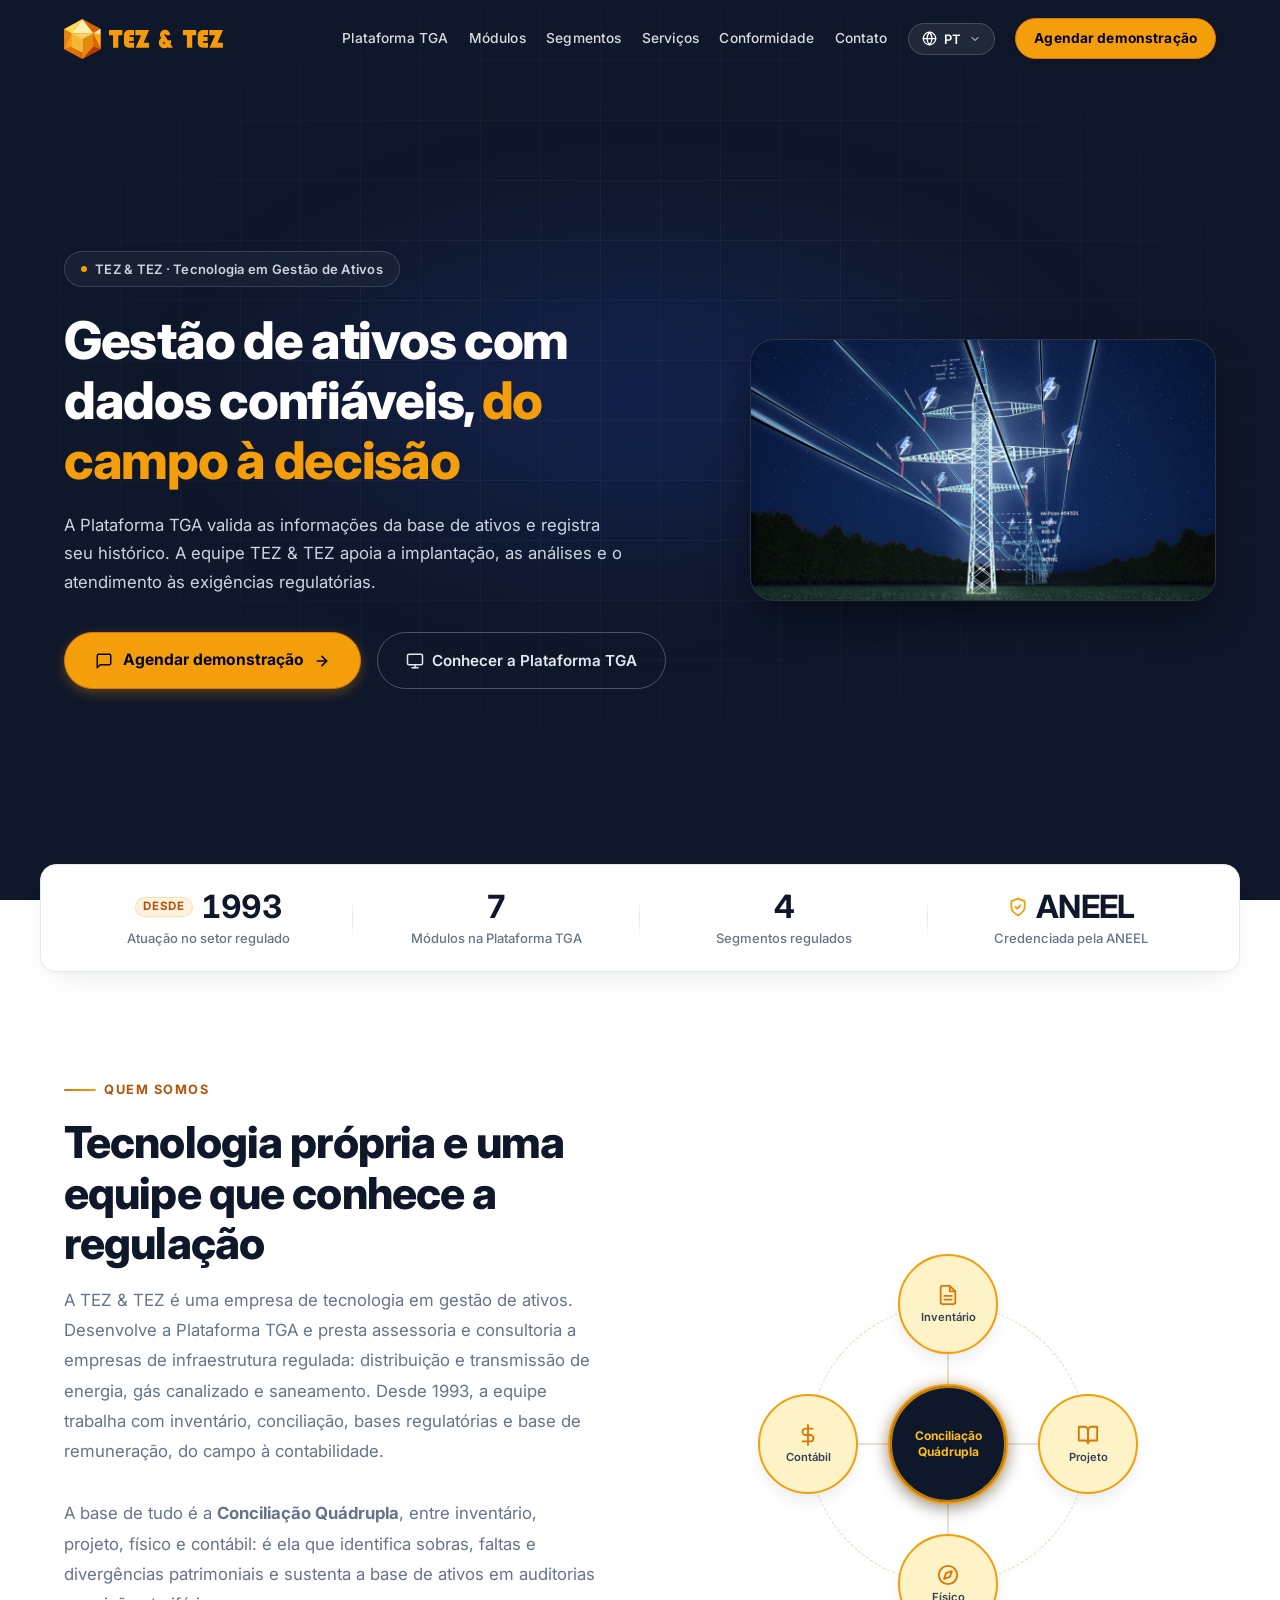
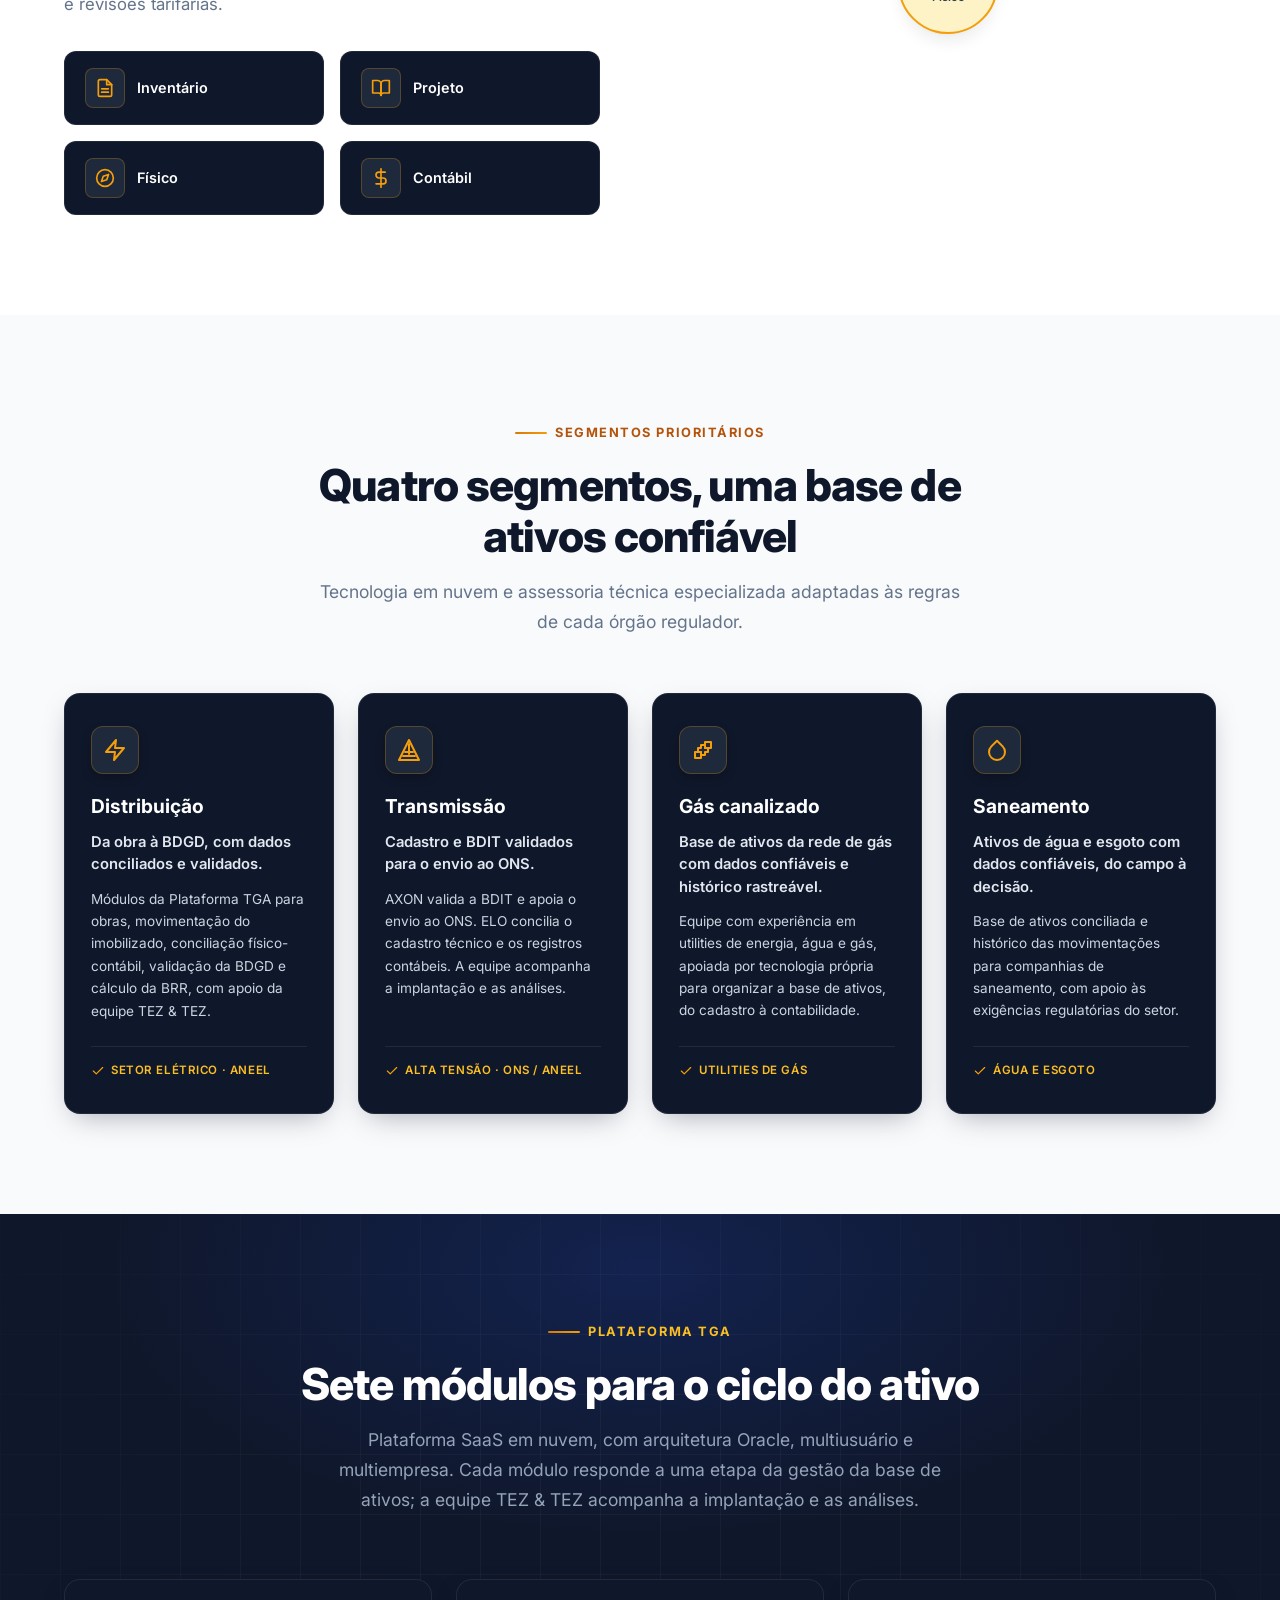
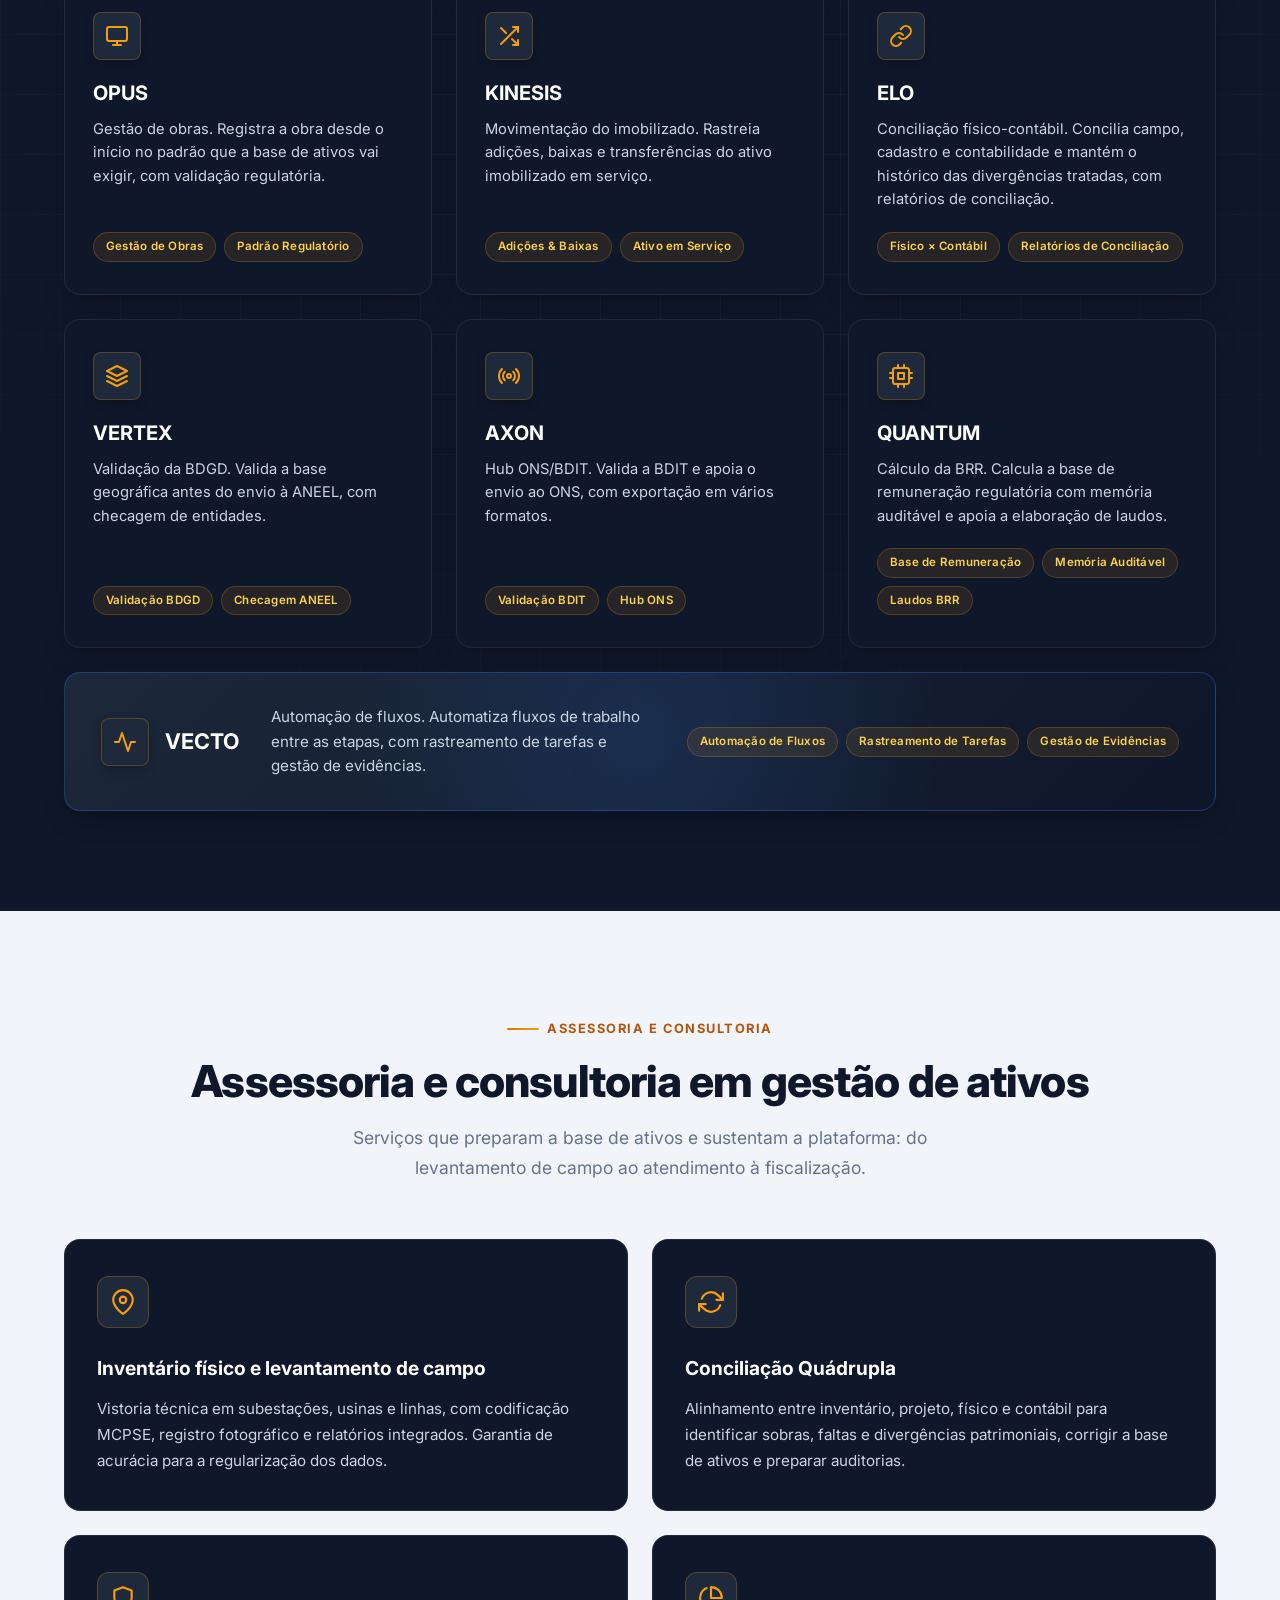
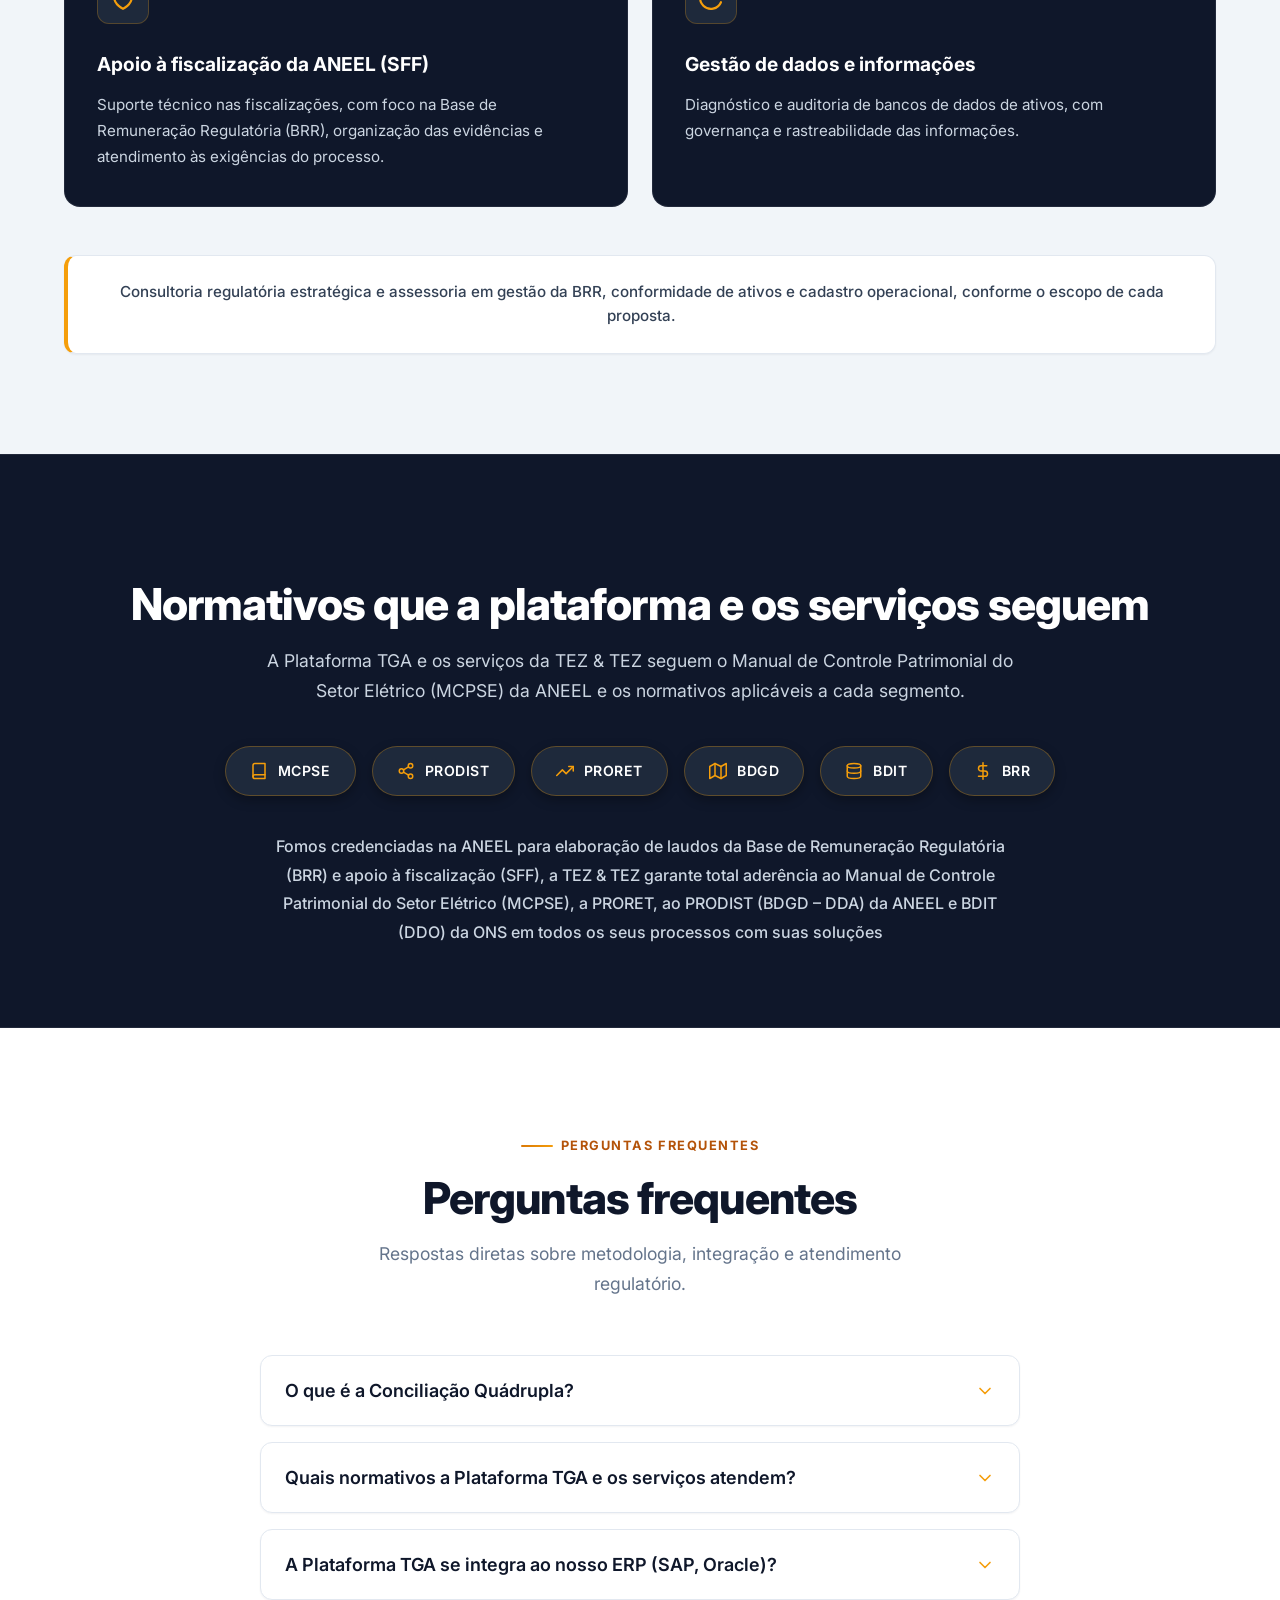
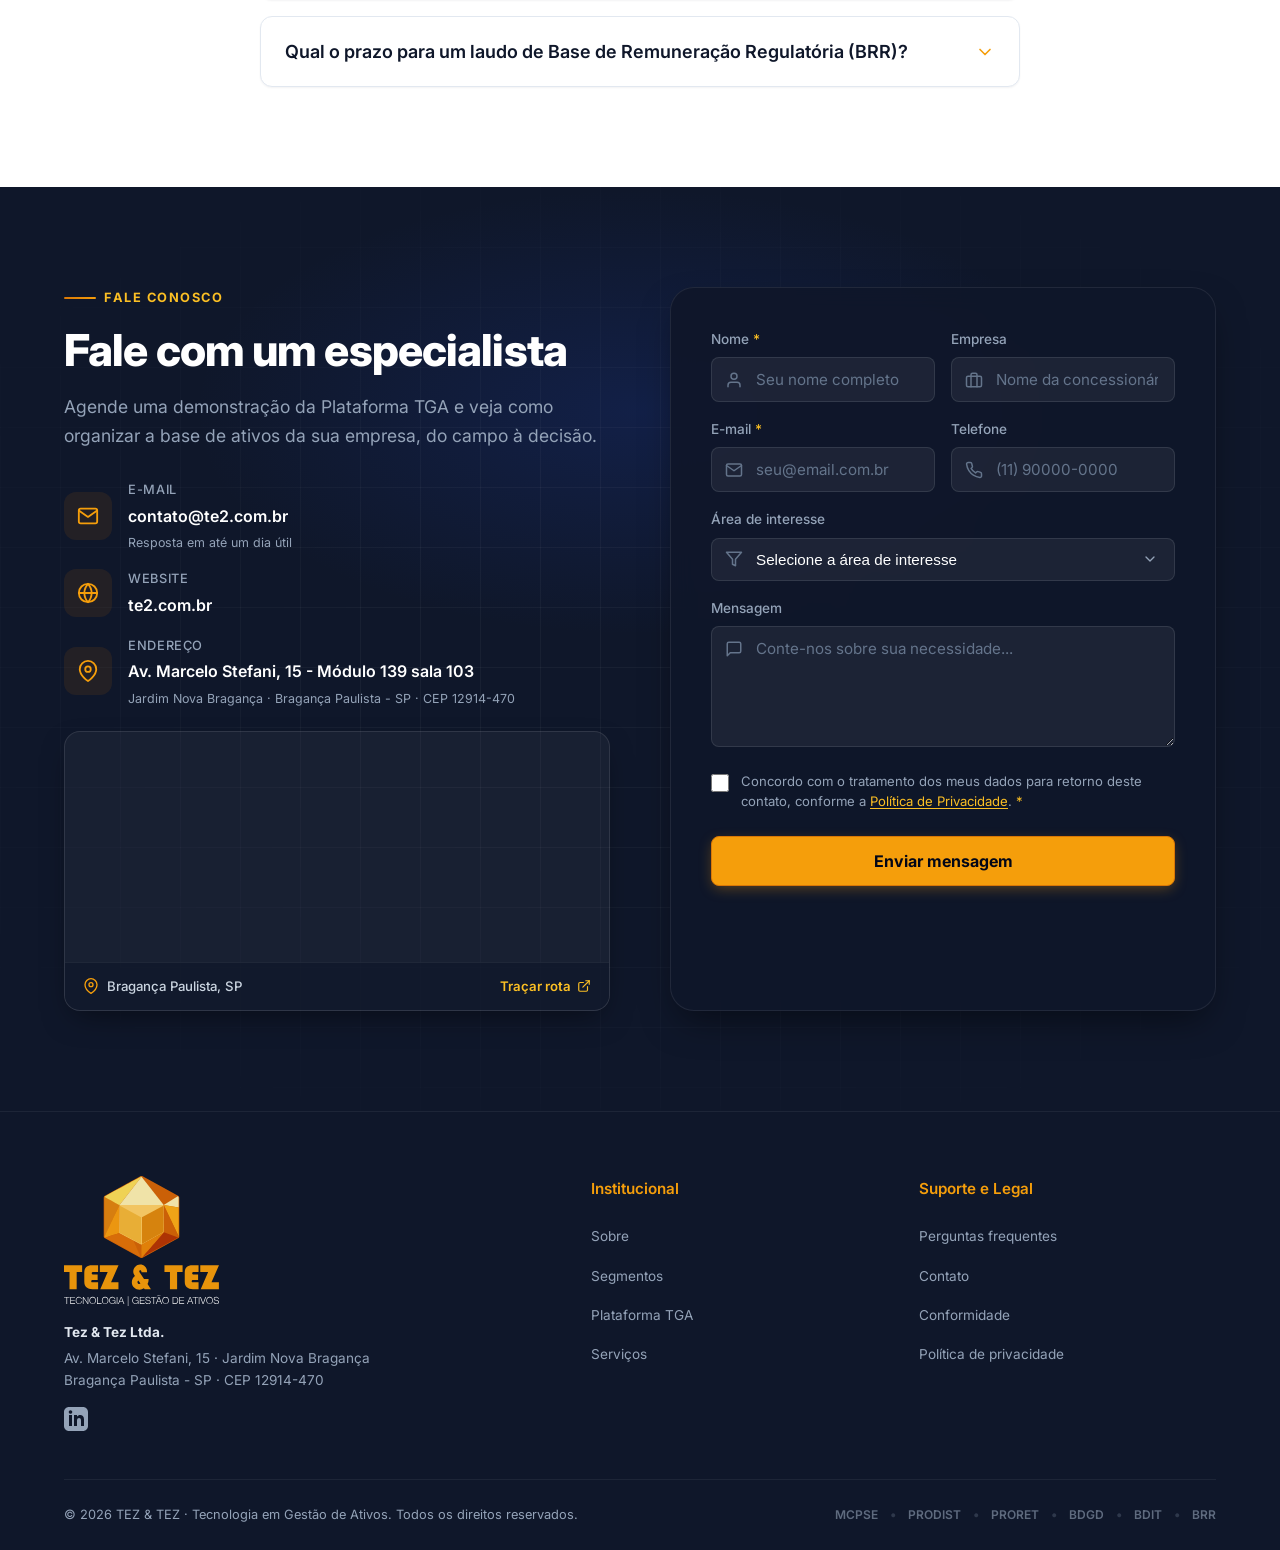
==== index.html @ 1ccc3b82 "Add files via upload" ====
<!DOCTYPE html>
<html lang="pt-BR">

<head>
  <meta charset="UTF-8">
  <meta name="viewport" content="width=device-width, initial-scale=1.0">
  <meta name="description"
    content="Plataforma TGA e equipe especializada para distribuição e transmissão de energia, gás canalizado e saneamento. Gestão de ativos com dados confiáveis, do campo à decisão.">
  <meta name="keywords"
    content="gestão de ativos, tecnologia em gestão de ativos, distribuição de energia, transmissão de energia, gás canalizado, saneamento, plataforma TGA, conciliação físico-contábil, BRR, ANEEL">
  <meta name="author" content="TEZ & TEZ">
  <meta name="theme-color" content="#0F172A">
  <meta property="og:title" content="TEZ & TEZ | Tecnologia em Gestão de Ativos">
  <meta property="og:description"
    content="Plataforma TGA e equipe especializada para distribuição e transmissão de energia, gás canalizado e saneamento. Gestão de ativos com dados confiáveis, do campo à decisão.">
  <meta property="og:type" content="website">
  <meta property="og:locale" content="pt_BR">
  <meta property="og:url" content="https://te2.com.br">
  <meta property="og:image" content="https://te2.com.br/assets/img/capa-social.png">
  <meta name="twitter:card" content="summary_large_image">
  <meta name="twitter:title" content="TEZ & TEZ | Tecnologia em Gestão de Ativos">
  <meta name="twitter:description"
    content="Plataforma TGA e equipe especializada para distribuição e transmissão de energia, gás canalizado e saneamento. Gestão de ativos com dados confiáveis, do campo à decisão.">
  <title>TEZ & TEZ | Tecnologia em Gestão de Ativos</title>

  <!-- Tipografia oficial: Inter (Família única do Manual de Marca) -->
  <link rel="preconnect" href="https://fonts.googleapis.com">
  <link rel="preconnect" href="https://fonts.gstatic.com" crossorigin>
  <link rel="stylesheet"
    href="https://fonts.googleapis.com/css2?family=Inter:wght@400;500;600;700;800;900&display=swap">

  <link rel="stylesheet" href="styles.css">
  <link rel="icon" type="image/png" href="assets/img/icone.png">
</head>

<body>

  <!-- ============================================================
       1. NAVBAR
       ============================================================ -->
  <nav class="navbar" id="navbar" aria-label="Navegação principal">
    <div class="container">
      <a href="#" class="navbar-logo" id="navbar-logo">
        <img src="assets/img/logo-TEZ-svg.svg" alt="TEZ & TEZ — Tecnologia em Gestão de Ativos">
      </a>

      <div class="navbar-nav" id="nav-menu">
        <a href="#plataforma" data-i18n="nav.platform">Plataforma TGA</a>
        <a href="#modulos" data-i18n="nav.modules">Módulos</a>
        <a href="#segmentos" data-i18n="nav.segments">Segmentos</a>
        <a href="#servicos" data-i18n="nav.services">Serviços</a>
        <a href="#conformidade" data-i18n="nav.compliance">Conformidade</a>
        <a href="#contato" data-i18n="nav.contact">Contato</a>

        <!-- Seletor de Idioma Executivo (PT / EN / IT) Desktop -->
        <div class="lang-switch" id="lang-switch">
          <button class="lang-switch-btn" id="lang-switch-btn" type="button" aria-haspopup="true" aria-expanded="false"
            aria-label="Alterar idioma do site">
            <svg class="lang-globe-icon" viewBox="0 0 24 24" fill="none" stroke="currentColor" stroke-width="2"
              stroke-linecap="round" stroke-linejoin="round" aria-hidden="true">
              <circle cx="12" cy="12" r="10"></circle>
              <line x1="2" y1="12" x2="22" y2="12"></line>
              <path d="M12 2a15.3 15.3 0 0 1 4 10 15.3 15.3 0 0 1-4 10 15.3 15.3 0 0 1-4-10 15.3 15.3 0 0 1 4-10z">
              </path>
            </svg>
            <span class="lang-code-current" id="lang-code-current">PT</span>
            <svg class="lang-chevron" viewBox="0 0 24 24" fill="none" stroke="currentColor" stroke-width="2"
              stroke-linecap="round" stroke-linejoin="round" aria-hidden="true">
              <polyline points="6 9 12 15 18 9"></polyline>
            </svg>
          </button>
          <div class="lang-dropdown" id="lang-dropdown" role="menu" aria-label="Selecionar idioma">
            <button class="lang-option is-active" type="button" role="menuitem" data-lang="pt">
              <span class="lang-flag" aria-hidden="true">🇧🇷</span>
              <span class="lang-name">Português</span>
              <span class="lang-tag">PT</span>
            </button>
            <button class="lang-option" type="button" role="menuitem" data-lang="en">
              <span class="lang-flag" aria-hidden="true">🇺🇸</span>
              <span class="lang-name">English</span>
              <span class="lang-tag">EN</span>
            </button>
            <button class="lang-option" type="button" role="menuitem" data-lang="it">
              <span class="lang-flag" aria-hidden="true">🇮🇹</span>
              <span class="lang-name">Italiano</span>
              <span class="lang-tag">IT</span>
            </button>
          </div>
        </div>

        <!-- Seletor no Menu Mobile -->
        <div class="lang-mobile-group" id="lang-mobile-group">
          <span class="lang-mobile-label" data-i18n="nav.lang_mobile">Idioma / Language</span>
          <div class="lang-mobile-options">
            <button class="lang-mobile-btn is-active" type="button" data-lang="pt">
              <span>🇧🇷</span> PT
            </button>
            <button class="lang-mobile-btn" type="button" data-lang="en">
              <span>🇺🇸</span> EN
            </button>
            <button class="lang-mobile-btn" type="button" data-lang="it">
              <span>🇮🇹</span> IT
            </button>
          </div>
        </div>

        <a href="#contato" class="navbar-cta" data-i18n="nav.cta">Agendar demonstração</a>
      </div>

      <button class="navbar-toggle" id="nav-toggle" aria-label="Abrir menu de navegação" aria-expanded="false"
        aria-controls="nav-menu">
        <span></span>
        <span></span>
        <span></span>
      </button>
    </div>
  </nav>

  <!-- Overlay escurecido atrás do menu mobile (fecha ao tocar fora) -->
  <div class="nav-overlay" id="nav-overlay" aria-hidden="true"></div>


  <main id="conteudo">

    <!-- ============================================================
         2. HERO SECTION
         ============================================================ -->
    <section class="hero" id="hero">
      <div class="hero-glow" aria-hidden="true"></div>
      <div class="container">
        <div class="hero-content">
          <div class="hero-badge" data-i18n="hero.badge">
            <span class="dot"></span>
            TEZ &amp; TEZ · Tecnologia em Gestão de Ativos
          </div>

          <h1 class="hero-title" data-i18n="hero.title">
            Gestão de ativos com dados confiáveis, <span class="highlight">do campo à decisão</span>
          </h1>

          <p class="hero-description" data-i18n="hero.desc">
            A Plataforma TGA valida as informações da base de ativos e registra seu histórico. A equipe TEZ &amp; TEZ
            apoia a implantação, as análises e o atendimento às exigências regulatórias.
          </p>

          <div class="hero-actions">
            <a href="#contato" class="btn-primary" id="hero-cta-demo">
              <svg width="18" height="18" viewBox="0 0 24 24" fill="none" stroke="currentColor" stroke-width="2"
                stroke-linecap="round" stroke-linejoin="round" aria-hidden="true">
                <path d="M21 15a2 2 0 0 1-2 2H7l-4 4V5a2 2 0 0 1 2-2h14a2 2 0 0 1 2 2z"></path>
              </svg><span data-i18n="hero.cta_demo">Agendar demonstração</span>
              <svg class="btn-arrow" width="16" height="16" viewBox="0 0 24 24" fill="none" stroke="currentColor"
                stroke-width="2.5" stroke-linecap="round" stroke-linejoin="round" aria-hidden="true">
                <line x1="5" y1="12" x2="19" y2="12"></line>
                <polyline points="12 5 19 12 12 19"></polyline>
              </svg>
            </a>
            <a href="#plataforma" class="btn-outline" id="hero-cta-platform">
              <svg width="18" height="18" viewBox="0 0 24 24" fill="none" stroke="currentColor" stroke-width="2"
                stroke-linecap="round" stroke-linejoin="round" aria-hidden="true">
                <rect x="2" y="3" width="20" height="14" rx="2" ry="2"></rect>
                <line x1="8" y1="21" x2="16" y2="21"></line>
                <line x1="12" y1="17" x2="12" y2="21"></line>
              </svg><span data-i18n="hero.cta_platform">Conhecer a Plataforma TGA</span></a>
          </div>
        </div>

        <div class="hero-visual">
          <div class="hero-media-wrapper" id="hero-media-wrapper">
            <div class="hero-media-frame">
              <img src="assets/img/infraestrutura-hero.jpg"
                alt="Infraestrutura de transmissão e redes elétricas reguladas — TEZ &amp; TEZ" class="hero-media-img"
                width="1920" height="1080" fetchpriority="high">
            </div>
          </div>
        </div>
      </div>
    </section>


    <!-- ============================================================
         3. FAIXA DE NÚMEROS E DESTAQUES
         ============================================================ -->
    <section class="numbers-strip" id="numeros">
      <div class="container reveal">
        <div class="number-item">
          <div class="number-value">
            <span class="number-prefix-badge" data-i18n="num.since">Desde</span>
            <span>1993</span>
          </div>
          <div class="number-label" data-i18n="num.years">Atuação no setor regulado</div>
        </div>
        <div class="number-item">
          <div class="number-value" data-target="7">0</div>
          <div class="number-label" data-i18n="num.modules">Módulos na Plataforma TGA</div>
        </div>
        <div class="number-item">
          <div class="number-value" data-target="4">0</div>
          <div class="number-label" data-i18n="num.segments">Segmentos regulados</div>
        </div>
        <div class="number-item">
          <div class="number-value">
            <span class="number-seal-icon" aria-hidden="true">
              <svg width="20" height="20" viewBox="0 0 24 24" fill="none" stroke="currentColor" stroke-width="2.2"
                stroke-linecap="round" stroke-linejoin="round">
                <path d="M12 22s8-4 8-10V5l-8-3-8 3v7c0 6 8 10 8 10z"></path>
                <polyline points="9 12 11 14 15 10"></polyline>
              </svg>
            </span>
            <span>ANEEL</span>
          </div>
          <div class="number-label" data-i18n="num.aneel">Credenciada pela ANEEL</div>
        </div>
      </div>
    </section>


    <!-- ============================================================
         4. QUEM SOMOS
         ============================================================ -->
    <section class="about" id="sobre">
      <div class="container">
        <div class="about-content">
          <span class="section-label reveal" data-i18n="about.label">Quem somos</span>
          <h2 class="section-title reveal reveal-delay-1" data-i18n="about.title">Tecnologia própria e uma equipe que conhece a regulação</h2>
          <p class="about-text reveal reveal-delay-2" data-i18n="about.p1">A TEZ &amp; TEZ é uma empresa de tecnologia em gestão de ativos. Desenvolve a Plataforma TGA e presta assessoria e consultoria a empresas de infraestrutura regulada: distribuição e transmissão de energia, gás canalizado e saneamento. Desde 1993, a equipe trabalha com inventário, conciliação, bases regulatórias e base de remuneração, do campo à contabilidade.</p>
          <p class="about-text reveal reveal-delay-2" data-i18n="about.p2">A base de tudo é a <strong>Conciliação Quádrupla</strong>, entre inventário, projeto, físico e contábil: é ela que identifica sobras, faltas e divergências patrimoniais e sustenta a base de ativos em auditorias e revisões tarifárias.</p>

          <div class="conciliation-grid reveal reveal-delay-3">
            <div class="conciliation-item" tabindex="0" data-node="inventario" aria-describedby="tip-inventario">
              <div class="conciliation-icon">
                <svg width="20" height="20" viewBox="0 0 24 24" fill="none" stroke="currentColor" stroke-width="2"
                  stroke-linecap="round" stroke-linejoin="round" aria-hidden="true">
                  <path d="M14 2H6a2 2 0 0 0-2 2v16a2 2 0 0 0 2 2h12a2 2 0 0 0 2-2V8z"></path>
                  <polyline points="14 2 14 8 20 8"></polyline>
                  <line x1="16" y1="13" x2="8" y2="13"></line>
                  <line x1="16" y1="17" x2="8" y2="17"></line>
                </svg>
              </div>
              <span class="conciliation-name" data-i18n="about.node_inv">Inventário</span>
              <div class="conciliation-tooltip" role="tooltip" id="tip-inventario" data-i18n="about.tip_inv">Levantamento e codificação de todos os ativos em campo conforme o padrão MCPSE, com registro fotográfico e relatórios integrados.</div>
            </div>
            <div class="conciliation-item" tabindex="0" data-node="projeto" aria-describedby="tip-projeto">
              <div class="conciliation-icon">
                <svg width="20" height="20" viewBox="0 0 24 24" fill="none" stroke="currentColor" stroke-width="2"
                  stroke-linecap="round" stroke-linejoin="round" aria-hidden="true">
                  <path d="M2 3h6a4 4 0 0 1 4 4v14a3 3 0 0 0-3-3H2z"></path>
                  <path d="M22 3h-6a4 4 0 0 0-4 4v14a3 3 0 0 1 3-3h7z"></path>
                </svg>
              </div>
              <span class="conciliation-name" data-i18n="about.node_proj">Projeto</span>
              <div class="conciliation-tooltip" role="tooltip" id="tip-projeto" data-i18n="about.tip_proj">Validação dos dados de projeto de engenharia, para que cada ativo esteja documentado e alinhado com as especificações originais da obra.</div>
            </div>
            <div class="conciliation-item" tabindex="0" data-node="fisico" aria-describedby="tip-fisico">
              <div class="conciliation-icon">
                <svg width="20" height="20" viewBox="0 0 24 24" fill="none" stroke="currentColor" stroke-width="2"
                  stroke-linecap="round" stroke-linejoin="round" aria-hidden="true">
                  <circle cx="12" cy="12" r="10"></circle>
                  <polygon points="16.24 7.76 14.12 14.12 7.76 16.24 9.88 9.88 16.24 7.76"></polygon>
                </svg>
              </div>
              <span class="conciliation-name" data-i18n="about.node_fis">Físico</span>
              <div class="conciliation-tooltip" role="tooltip" id="tip-fisico" data-i18n="about.tip_fis">Verificação presencial em subestações, usinas e linhas de transmissão para confirmar a existência, localização e estado real de cada ativo.</div>
            </div>
            <div class="conciliation-item" tabindex="0" data-node="contabil" aria-describedby="tip-contabil">
              <div class="conciliation-icon">
                <svg width="20" height="20" viewBox="0 0 24 24" fill="none" stroke="currentColor" stroke-width="2"
                  stroke-linecap="round" stroke-linejoin="round" aria-hidden="true">
                  <line x1="12" y1="1" x2="12" y2="23"></line>
                  <path d="M17 5H9.5a3.5 3.5 0 0 0 0 7h5a3.5 3.5 0 0 1 0 7H6"></path>
                </svg>
              </div>
              <span class="conciliation-name" data-i18n="about.node_cont">Contábil</span>
              <div class="conciliation-tooltip" role="tooltip" id="tip-contabil" data-i18n="about.tip_cont">Batimento dos registros contábeis do ativo imobilizado, identificando sobras, faltas e divergências patrimoniais para conformidade regulatória.</div>
            </div>
          </div>
        </div>

        <div class="about-visual reveal reveal-delay-2">
          <div class="quad-diagram" id="quad-diagram" aria-hidden="true">
            <div class="quad-orbit"></div>
            <div class="quad-spoke quad-spoke--top"></div>
            <div class="quad-spoke quad-spoke--right"></div>
            <div class="quad-spoke quad-spoke--bottom"></div>
            <div class="quad-spoke quad-spoke--left"></div>
            <div class="quad-center"><span data-i18n="about.quad_center">Conciliação<br>Quádrupla</span></div>
            <div class="quad-node quad-node--top" data-node="inventario">
              <svg viewBox="0 0 24 24" fill="none" stroke="currentColor" stroke-width="2" stroke-linecap="round"
                stroke-linejoin="round">
                <path d="M14 2H6a2 2 0 0 0-2 2v16a2 2 0 0 0 2 2h12a2 2 0 0 0 2-2V8z"></path>
                <polyline points="14 2 14 8 20 8"></polyline>
                <line x1="16" y1="13" x2="8" y2="13"></line>
                <line x1="16" y1="17" x2="8" y2="17"></line>
              </svg>
              <span><span data-i18n="about.node_inv">Inventário</span></span>
            </div>
            <div class="quad-node quad-node--right" data-node="projeto">
              <svg viewBox="0 0 24 24" fill="none" stroke="currentColor" stroke-width="2" stroke-linecap="round"
                stroke-linejoin="round">
                <path d="M2 3h6a4 4 0 0 1 4 4v14a3 3 0 0 0-3-3H2z"></path>
                <path d="M22 3h-6a4 4 0 0 0-4 4v14a3 3 0 0 1 3-3h7z"></path>
              </svg>
              <span><span data-i18n="about.node_proj">Projeto</span></span>
            </div>
            <div class="quad-node quad-node--bottom" data-node="fisico">
              <svg viewBox="0 0 24 24" fill="none" stroke="currentColor" stroke-width="2" stroke-linecap="round"
                stroke-linejoin="round">
                <circle cx="12" cy="12" r="10"></circle>
                <polygon points="16.24 7.76 14.12 14.12 7.76 16.24 9.88 9.88 16.24 7.76"></polygon>
              </svg>
              <span><span data-i18n="about.node_fis">Físico</span></span>
            </div>
            <div class="quad-node quad-node--left" data-node="contabil">
              <svg viewBox="0 0 24 24" fill="none" stroke="currentColor" stroke-width="2" stroke-linecap="round"
                stroke-linejoin="round">
                <line x1="12" y1="1" x2="12" y2="23"></line>
                <path d="M17 5H9.5a3.5 3.5 0 0 0 0 7h5a3.5 3.5 0 0 1 0 7H6"></path>
              </svg>
              <span><span data-i18n="about.node_cont">Contábil</span></span>
            </div>
          </div>
        </div>
      </div>
    </section>


    <!-- ============================================================
         4.1. SEGMENTOS (Nova Seção)
         ============================================================ -->
    <section class="segments" id="segmentos">
      <div class="container">
        <div class="segments-header">
          <span class="section-label reveal" data-i18n="seg.label">Segmentos prioritários</span>
          <h2 class="section-title reveal reveal-delay-1" data-i18n="seg.title">Quatro segmentos, uma base de ativos confiável</h2>
          <p class="section-subtitle reveal reveal-delay-2" data-i18n="seg.subtitle">Tecnologia em nuvem e assessoria técnica especializada adaptadas às regras de cada órgão regulador.</p>
        </div>

        <div class="segments-grid">
          <!-- Segmento 1: Distribuição -->
          <div class="segment-card reveal reveal-delay-1" id="segment-distribuicao">
            <div class="segment-icon">
              <svg viewBox="0 0 24 24" fill="none" stroke="currentColor" stroke-width="2" stroke-linecap="round"
                stroke-linejoin="round" aria-hidden="true">
                <polygon points="13 2 3 14 12 14 11 22 21 10 12 10 13 2"></polygon>
              </svg>
            </div>
            <h3 class="segment-title"><span data-i18n="seg.c1_title">Distribuição</span></h3>
            <p class="segment-lead"><span data-i18n="seg.c1_sub">Da obra à BDGD, com dados conciliados e validados.</span></p>
            <p class="segment-description"><span data-i18n="seg.c1_desc">
              Módulos da Plataforma TGA para obras, movimentação do imobilizado, conciliação físico-contábil, validação
              da BDGD e cálculo da BRR, com apoio da equipe TEZ &amp; TEZ.
            </span></p>
            <div class="segment-tag">
              <svg width="14" height="14" viewBox="0 0 24 24" fill="none" stroke="currentColor" stroke-width="2"
                stroke-linecap="round" stroke-linejoin="round" aria-hidden="true">
                <polyline points="20 6 9 17 4 12"></polyline>
              </svg><span data-i18n="seg.c1_tag">Setor Elétrico · ANEEL</span></div>
          </div>

          <!-- Segmento 2: Transmissão -->
          <div class="segment-card reveal reveal-delay-2" id="segment-transmissao">
            <div class="segment-icon">
              <svg viewBox="0 0 24 24" fill="none" stroke="currentColor" stroke-width="2" stroke-linecap="round"
                stroke-linejoin="round" aria-hidden="true">
                <path d="M12 2L2 22h20L12 2z"></path>
                <path d="M12 6v10"></path>
                <line x1="8" y1="14" x2="16" y2="14"></line>
                <line x1="6" y1="18" x2="18" y2="18"></line>
              </svg>
            </div>
            <h3 class="segment-title"><span data-i18n="seg.c2_title">Transmissão</span></h3>
            <p class="segment-lead"><span data-i18n="seg.c2_sub">Cadastro e BDIT validados para o envio ao ONS.</span></p>
            <p class="segment-description"><span data-i18n="seg.c2_desc">
              AXON valida a BDIT e apoia o envio ao ONS. ELO concilia o cadastro técnico e os registros contábeis. A
              equipe acompanha a implantação e as análises.
            </span></p>
            <div class="segment-tag">
              <svg width="14" height="14" viewBox="0 0 24 24" fill="none" stroke="currentColor" stroke-width="2"
                stroke-linecap="round" stroke-linejoin="round" aria-hidden="true">
                <polyline points="20 6 9 17 4 12"></polyline>
              </svg><span data-i18n="seg.c2_tag">Alta Tensão · ONS / ANEEL</span></div>
          </div>

          <!-- Segmento 3: Gás canalizado -->
          <div class="segment-card reveal reveal-delay-3" id="segment-gas">
            <div class="segment-icon">
              <svg viewBox="0 0 24 24" fill="none" stroke="currentColor" stroke-width="2" stroke-linecap="round"
                stroke-linejoin="round" aria-hidden="true">
                <path d="M4 14h6v6H4z"></path>
                <path d="M14 4h6v6h-6z"></path>
                <path d="M10 17h4v-3h3v-4h-3V7h-4v3H7v4h3z"></path>
              </svg>
            </div>
            <h3 class="segment-title"><span data-i18n="seg.c3_title">Gás canalizado</span></h3>
            <p class="segment-lead"><span data-i18n="seg.c3_sub">Base de ativos da rede de gás com dados confiáveis e histórico rastreável.</span></p>
            <p class="segment-description"><span data-i18n="seg.c3_desc">
              Equipe com experiência em utilities de energia, água e gás, apoiada por tecnologia própria para organizar
              a base de ativos, do cadastro à contabilidade.
            </span></p>
            <div class="segment-tag">
              <svg width="14" height="14" viewBox="0 0 24 24" fill="none" stroke="currentColor" stroke-width="2"
                stroke-linecap="round" stroke-linejoin="round" aria-hidden="true">
                <polyline points="20 6 9 17 4 12"></polyline>
              </svg><span data-i18n="seg.c3_tag">Utilities de Gás</span></div>
          </div>

          <!-- Segmento 4: Saneamento -->
          <div class="segment-card reveal reveal-delay-4" id="segment-saneamento">
            <div class="segment-icon">
              <svg viewBox="0 0 24 24" fill="none" stroke="currentColor" stroke-width="2" stroke-linecap="round"
                stroke-linejoin="round" aria-hidden="true">
                <path d="M12 2.69l5.66 5.66a8 8 0 1 1-11.31 0z"></path>
              </svg>
            </div>
            <h3 class="segment-title"><span data-i18n="seg.c4_title">Saneamento</span></h3>
            <p class="segment-lead"><span data-i18n="seg.c4_sub">Ativos de água e esgoto com dados confiáveis, do campo à decisão.</span></p>
            <p class="segment-description"><span data-i18n="seg.c4_desc">
              Base de ativos conciliada e histórico das movimentações para companhias de saneamento, com apoio às
              exigências regulatórias do setor.
            </span></p>
            <div class="segment-tag">
              <svg width="14" height="14" viewBox="0 0 24 24" fill="none" stroke="currentColor" stroke-width="2"
                stroke-linecap="round" stroke-linejoin="round" aria-hidden="true">
                <polyline points="20 6 9 17 4 12"></polyline>
              </svg><span data-i18n="seg.c4_tag">Água e Esgoto</span></div>
          </div>
        </div>
      </div>
    </section>


    <!-- ============================================================
         5. PLATAFORMA TGA (Ciclo do Ativo)
         ============================================================ -->
    <section class="platform" id="plataforma">
      <div class="container">
        <div class="platform-header">
          <span class="section-label reveal" data-i18n="plat.label">Plataforma TGA</span>
          <h2 class="section-title reveal reveal-delay-1" data-i18n="plat.title">Sete módulos para o ciclo do ativo</h2>
          <p class="section-subtitle reveal reveal-delay-2" data-i18n="plat.subtitle">Plataforma SaaS em nuvem, com arquitetura Oracle, multiusuário e multiempresa. Cada módulo responde a uma etapa da gestão da base de ativos; a equipe TEZ &amp; TEZ acompanha a implantação e as análises.</p>
        </div>

        <div class="platform-grid" id="modulos">
          <!-- 1. OPUS -->
          <div class="module-card reveal reveal-delay-1" id="module-opus">
            <div class="module-icon">
              <svg viewBox="0 0 24 24" fill="none" stroke="currentColor" stroke-width="2" stroke-linecap="round"
                stroke-linejoin="round" aria-hidden="true">
                <rect x="2" y="3" width="20" height="14" rx="2" ry="2"></rect>
                <line x1="8" y1="21" x2="16" y2="21"></line>
                <line x1="12" y1="17" x2="12" y2="21"></line>
              </svg>
            </div>
            <h3 class="module-name">OPUS</h3>
            <p class="module-description"><span data-i18n="plat.m1_desc">
              Gestão de obras. Registra a obra desde o início no padrão que a base de ativos vai exigir, com validação
              regulatória.
            </span></p>
            <div class="module-tags">
              <span data-i18n="plat.m1_t1">Gestão de Obras</span>
              <span data-i18n="plat.m1_t2">Padrão Regulatório</span>
            </div>
          </div>

          <!-- 2. KINESIS -->
          <div class="module-card reveal reveal-delay-2" id="module-kinesis">
            <div class="module-icon">
              <svg viewBox="0 0 24 24" fill="none" stroke="currentColor" stroke-width="2" stroke-linecap="round"
                stroke-linejoin="round" aria-hidden="true">
                <polyline points="16 3 21 3 21 8"></polyline>
                <line x1="4" y1="20" x2="21" y2="3"></line>
                <polyline points="21 16 21 21 16 21"></polyline>
                <line x1="15" y1="15" x2="21" y2="21"></line>
                <line x1="4" y1="4" x2="9" y2="9"></line>
              </svg>
            </div>
            <h3 class="module-name">KINESIS</h3>
            <p class="module-description"><span data-i18n="plat.m2_desc">
              Movimentação do imobilizado. Rastreia adições, baixas e transferências do ativo imobilizado em serviço.
            </span></p>
            <div class="module-tags">
              <span data-i18n="plat.m2_t1">Adições &amp; Baixas</span>
              <span data-i18n="plat.m2_t2">Ativo em Serviço</span>
            </div>
          </div>

          <!-- 3. ELO -->
          <div class="module-card reveal reveal-delay-3" id="module-elo">
            <div class="module-icon">
              <svg viewBox="0 0 24 24" fill="none" stroke="currentColor" stroke-width="2" stroke-linecap="round"
                stroke-linejoin="round" aria-hidden="true">
                <path d="M10 13a5 5 0 0 0 7.54.54l3-3a5 5 0 0 0-7.07-7.07l-1.72 1.71"></path>
                <path d="M14 11a5 5 0 0 0-7.54-.54l-3 3a5 5 0 0 0 7.07 7.07l1.71-1.71"></path>
              </svg>
            </div>
            <h3 class="module-name">ELO</h3>
            <p class="module-description"><span data-i18n="plat.m3_desc">
              Conciliação físico-contábil. Concilia campo, cadastro e contabilidade e mantém o histórico das
              divergências tratadas, com relatórios de conciliação.
            </span></p>
            <div class="module-tags">
              <span data-i18n="plat.m3_t1">Físico × Contábil</span>
              <span data-i18n="plat.m3_t2">Relatórios de Conciliação</span>
            </div>
          </div>

          <!-- 4. VERTEX -->
          <div class="module-card reveal reveal-delay-1" id="module-vertex">
            <div class="module-icon">
              <svg viewBox="0 0 24 24" fill="none" stroke="currentColor" stroke-width="2" stroke-linecap="round"
                stroke-linejoin="round" aria-hidden="true">
                <polygon points="12 2 2 7 12 12 22 7 12 2"></polygon>
                <polyline points="2 17 12 22 22 17"></polyline>
                <polyline points="2 12 12 17 22 12"></polyline>
              </svg>
            </div>
            <h3 class="module-name">VERTEX</h3>
            <p class="module-description"><span data-i18n="plat.m4_desc">
              Validação da BDGD. Valida a base geográfica antes do envio à ANEEL, com checagem de entidades.
            </span></p>
            <div class="module-tags">
              <span data-i18n="plat.m4_t1">Validação BDGD</span>
              <span data-i18n="plat.m4_t2">Checagem ANEEL</span>
            </div>
          </div>

          <!-- 5. AXON -->
          <div class="module-card reveal reveal-delay-2" id="module-axon">
            <div class="module-icon">
              <svg viewBox="0 0 24 24" fill="none" stroke="currentColor" stroke-width="2" stroke-linecap="round"
                stroke-linejoin="round" aria-hidden="true">
                <circle cx="12" cy="12" r="2"></circle>
                <path
                  d="M16.24 7.76a6 6 0 0 1 0 8.49m-8.48-.01a6 6 0 0 1 0-8.49m11.31-2.82a10 10 0 0 1 0 14.14m-14.14 0a10 10 0 0 1 0-14.14">
                </path>
              </svg>
            </div>
            <h3 class="module-name">AXON</h3>
            <p class="module-description"><span data-i18n="plat.m5_desc">
              Hub ONS/BDIT. Valida a BDIT e apoia o envio ao ONS, com exportação em vários formatos.
            </span></p>
            <div class="module-tags">
              <span data-i18n="plat.m5_t1">Validação BDIT</span>
              <span data-i18n="plat.m5_t2">Hub ONS</span>
            </div>
          </div>

          <!-- 6. QUANTUM -->
          <div class="module-card reveal reveal-delay-3" id="module-quantum">
            <div class="module-icon">
              <svg viewBox="0 0 24 24" fill="none" stroke="currentColor" stroke-width="2" stroke-linecap="round"
                stroke-linejoin="round" aria-hidden="true">
                <rect x="4" y="4" width="16" height="16" rx="2" ry="2"></rect>
                <rect x="9" y="9" width="6" height="6"></rect>
                <line x1="9" y1="1" x2="9" y2="4"></line>
                <line x1="15" y1="1" x2="15" y2="4"></line>
                <line x1="9" y1="20" x2="9" y2="23"></line>
                <line x1="15" y1="20" x2="15" y2="23"></line>
                <line x1="20" y1="9" x2="23" y2="9"></line>
                <line x1="20" y1="14" x2="23" y2="14"></line>
                <line x1="1" y1="9" x2="4" y2="9"></line>
                <line x1="1" y1="14" x2="4" y2="14"></line>
              </svg>
            </div>
            <h3 class="module-name">QUANTUM</h3>
            <p class="module-description"><span data-i18n="plat.m6_desc">
              Cálculo da BRR. Calcula a base de remuneração regulatória com memória auditável e apoia a elaboração de
              laudos.
            </span></p>
            <div class="module-tags">
              <span data-i18n="plat.m6_t1">Base de Remuneração</span>
              <span data-i18n="plat.m6_t2">Memória Auditável</span>
              <span data-i18n="plat.m6_t3">Laudos BRR</span>
            </div>
          </div>

          <!-- 7. VECTO (Transversal) -->
          <div class="module-card module-card--transversal reveal reveal-delay-2" id="module-vecto">
            <div class="module-transversal-header">
              <div class="module-icon">
                <svg viewBox="0 0 24 24" fill="none" stroke="currentColor" stroke-width="2" stroke-linecap="round"
                  stroke-linejoin="round" aria-hidden="true">
                  <polyline points="22 12 18 12 15 21 9 3 6 12 2 12"></polyline>
                </svg>
              </div>
              <div>
                <h3 class="module-name">VECTO</h3>
              </div>
            </div>
            <p class="module-description"><span data-i18n="plat.m7_desc">
              Automação de fluxos. Automatiza fluxos de trabalho entre as etapas, com rastreamento de tarefas e gestão
              de evidências.
            </span></p>
            <div class="module-tags">
              <span data-i18n="plat.m7_t1">Automação de Fluxos</span>
              <span data-i18n="plat.m7_t2">Rastreamento de Tarefas</span>
              <span data-i18n="plat.m7_t3">Gestão de Evidências</span>
            </div>
          </div>
        </div>
      </div>
    </section>


    <!-- ============================================================
         6. SERVIÇOS (Assessoria e Consultoria)
         ============================================================ -->
    <section class="services" id="servicos">
      <div class="container">
        <div class="services-header">
          <span class="section-label reveal" data-i18n="serv.label">Assessoria e consultoria</span>
          <h2 class="section-title reveal reveal-delay-1" data-i18n="serv.title">Assessoria e consultoria em gestão de ativos</h2>
          <p class="section-subtitle reveal reveal-delay-2" data-i18n="serv.subtitle">Serviços que preparam a base de ativos e sustentam a plataforma: do levantamento de campo ao atendimento à fiscalização.</p>
        </div>

        <div class="services-grid">
          <!-- Card 1: Inventário Físico -->
          <div class="service-card reveal reveal-delay-1" id="service-inventario">
            <div class="service-icon">
              <svg viewBox="0 0 24 24" fill="none" stroke="currentColor" stroke-width="2" stroke-linecap="round"
                stroke-linejoin="round" aria-hidden="true">
                <path d="M21 10c0 7-9 13-9 13s-9-6-9-13a9 9 0 0 1 18 0z"></path>
                <circle cx="12" cy="10" r="3"></circle>
              </svg>
            </div>
            <h3 class="service-title"><span data-i18n="serv.s1_title">Inventário físico e levantamento de campo</span></h3>
            <p class="service-description"><span data-i18n="serv.s1_desc">
              Vistoria técnica em subestações, usinas e linhas, com codificação MCPSE, registro fotográfico e relatórios
              integrados. Garantia de acurácia para a regularização dos dados.
            </span></p>
          </div>

          <!-- Card 2: Conciliação Quádrupla -->
          <div class="service-card reveal reveal-delay-2" id="service-conciliacao">
            <div class="service-icon">
              <svg viewBox="0 0 24 24" fill="none" stroke="currentColor" stroke-width="2" stroke-linecap="round"
                stroke-linejoin="round" aria-hidden="true">
                <polyline points="23 4 23 10 17 10"></polyline>
                <polyline points="1 20 1 14 7 14"></polyline>
                <path d="M3.51 9a9 9 0 0 1 14.85-3.36L23 10M1 14l4.64 4.36A9 9 0 0 0 20.49 15"></path>
              </svg>
            </div>
            <h3 class="service-title"><span data-i18n="serv.s2_title">Conciliação Quádrupla</span></h3>
            <p class="service-description"><span data-i18n="serv.s2_desc">
              Alinhamento entre inventário, projeto, físico e contábil para identificar sobras, faltas e divergências
              patrimoniais, corrigir a base de ativos e preparar auditorias.
            </span></p>
          </div>

          <!-- Card 3: Apoio à Fiscalização -->
          <div class="service-card reveal reveal-delay-3" id="service-fiscalizacao">
            <div class="service-icon">
              <svg viewBox="0 0 24 24" fill="none" stroke="currentColor" stroke-width="2" stroke-linecap="round"
                stroke-linejoin="round" aria-hidden="true">
                <path d="M12 22s8-4 8-10V5l-8-3-8 3v7c0 6 8 10 8 10z"></path>
              </svg>
            </div>
            <h3 class="service-title"><span data-i18n="serv.s3_title">Apoio à fiscalização da ANEEL (SFF)</span></h3>
            <p class="service-description"><span data-i18n="serv.s3_desc">
              Suporte técnico nas fiscalizações, com foco na Base de Remuneração Regulatória (BRR), organização das
              evidências e atendimento às exigências do processo.
            </span></p>
          </div>

          <!-- Card 4: Gestão de Dados -->
          <div class="service-card reveal reveal-delay-4" id="service-auditoria">
            <div class="service-icon">
              <svg viewBox="0 0 24 24" fill="none" stroke="currentColor" stroke-width="2" stroke-linecap="round"
                stroke-linejoin="round" aria-hidden="true">
                <path d="M21.21 15.89A10 10 0 1 1 8 2.83"></path>
                <path d="M22 12A10 10 0 0 0 12 2v10z"></path>
              </svg>
            </div>
            <h3 class="service-title"><span data-i18n="serv.s4_title">Gestão de dados e informações</span></h3>
            <p class="service-description"><span data-i18n="serv.s4_desc">
              Diagnóstico e auditoria de bancos de dados de ativos, com governança e rastreabilidade das informações.
            </span></p>
          </div>
        </div>

        <!-- Linha final institucional -->
        <div class="services-footer-banner reveal reveal-delay-2">
          <p class="services-footer-text" data-i18n="serv.banner">Consultoria regulatória estratégica e assessoria em gestão da BRR, conformidade de ativos e cadastro operacional, conforme o escopo de cada proposta.</p>
        </div>
      </div>
    </section>


    <!-- ============================================================
         7. CONFORMIDADE
         ============================================================ -->
    <section class="compliance" id="conformidade">
      <div class="container">
        <div class="compliance-header">
          <span class="section-label reveal" data-i18n="comp.label">Conformidade</span>
          <h2 class="section-title reveal reveal-delay-1" data-i18n="comp.title">Normativos que a plataforma e os serviços seguem</h2>
          <p class="section-subtitle reveal reveal-delay-2" data-i18n="comp.subtitle">A Plataforma TGA e os serviços da TEZ &amp; TEZ seguem o Manual de Controle Patrimonial do Setor Elétrico (MCPSE) da ANEEL e os normativos aplicáveis a cada segmento.</p>
        </div>

        <div class="compliance-badges reveal reveal-delay-3 notranslate" translate="no">
          <!-- MCPSE: manual (livro) -->
          <div class="compliance-badge" id="badge-mcpse">
            <svg viewBox="0 0 24 24" fill="none" stroke="currentColor" stroke-width="2" stroke-linecap="round"
              stroke-linejoin="round" aria-hidden="true">
              <path d="M4 19.5A2.5 2.5 0 0 1 6.5 17H20"></path>
              <path d="M6.5 2H20v20H6.5A2.5 2.5 0 0 1 4 19.5v-15A2.5 2.5 0 0 1 6.5 2z"></path>
            </svg>
            MCPSE
          </div>
          <!-- PRODIST: rede de distribuição -->
          <div class="compliance-badge" id="badge-prodist">
            <svg viewBox="0 0 24 24" fill="none" stroke="currentColor" stroke-width="2" stroke-linecap="round"
              stroke-linejoin="round" aria-hidden="true">
              <circle cx="18" cy="5" r="3"></circle>
              <circle cx="6" cy="12" r="3"></circle>
              <circle cx="18" cy="19" r="3"></circle>
              <line x1="8.59" y1="13.51" x2="15.42" y2="17.49"></line>
              <line x1="15.41" y1="6.51" x2="8.59" y2="10.49"></line>
            </svg>
            PRODIST
          </div>
          <!-- PRORET: regulação tarifária (tendência) -->
          <div class="compliance-badge" id="badge-proret">
            <svg viewBox="0 0 24 24" fill="none" stroke="currentColor" stroke-width="2" stroke-linecap="round"
              stroke-linejoin="round" aria-hidden="true">
              <polyline points="23 6 13.5 15.5 8.5 10.5 1 18"></polyline>
              <polyline points="17 6 23 6 23 12"></polyline>
            </svg>
            PRORET
          </div>
          <!-- BDGD: base geográfica (mapa) -->
          <div class="compliance-badge" id="badge-bdgd">
            <svg viewBox="0 0 24 24" fill="none" stroke="currentColor" stroke-width="2" stroke-linecap="round"
              stroke-linejoin="round" aria-hidden="true">
              <polygon points="1 6 1 22 8 18 16 22 23 18 23 2 16 6 8 2 1 6"></polygon>
              <line x1="8" y1="2" x2="8" y2="18"></line>
              <line x1="16" y1="6" x2="16" y2="22"></line>
            </svg>
            BDGD
          </div>
          <!-- BDIT: base de dados -->
          <div class="compliance-badge" id="badge-bdit">
            <svg viewBox="0 0 24 24" fill="none" stroke="currentColor" stroke-width="2" stroke-linecap="round"
              stroke-linejoin="round" aria-hidden="true">
              <ellipse cx="12" cy="5" rx="9" ry="3"></ellipse>
              <path d="M21 12c0 1.66-4 3-9 3s-9-1.34-9-3"></path>
              <path d="M3 5v14c0 1.66 4 3 9 3s9-1.34 9-3V5"></path>
            </svg>
            BDIT
          </div>
          <!-- BRR: remuneração -->
          <div class="compliance-badge" id="badge-brr">
            <svg viewBox="0 0 24 24" fill="none" stroke="currentColor" stroke-width="2" stroke-linecap="round"
              stroke-linejoin="round" aria-hidden="true">
              <line x1="12" y1="1" x2="12" y2="23"></line>
              <path d="M17 5H9.5a3.5 3.5 0 0 0 0 7h5a3.5 3.5 0 0 1 0 7H6"></path>
            </svg>
            BRR
          </div>
        </div>

        <p class="compliance-text reveal reveal-delay-4" data-i18n="comp.compliance_text">
          Fomos credenciadas na ANEEL para elaboração de laudos da Base de Remuneração Regulatória (BRR) e apoio à
          fiscalização (SFF), a TEZ & TEZ garante total aderência ao Manual de Controle Patrimonial do Setor Elétrico
          (MCPSE), a PRORET, ao PRODIST (BDGD – DDA) da ANEEL e BDIT (DDO) da ONS em todos os seus processos com suas
          soluções
        </p>
      </div>
    </section>


    <!-- ============================================================
         8. FAQ
         ============================================================ -->
    <section class="faq" id="faq">
      <div class="container">
        <div class="faq-header">
          <span class="section-label reveal" data-i18n="faq.label">Perguntas frequentes</span>
          <h2 class="section-title reveal reveal-delay-1" data-i18n="faq.title">Perguntas frequentes</h2>
          <p class="section-subtitle reveal reveal-delay-2" data-i18n="faq.subtitle">Respostas diretas sobre metodologia, integração e atendimento regulatório.</p>
        </div>
        <div class="faq-list reveal reveal-delay-3" itemscope itemtype="https://schema.org/FAQPage">
          <!-- 1. Conciliação Quádrupla -->
          <div class="faq-item" itemscope itemprop="mainEntity" itemtype="https://schema.org/Question">
            <button class="faq-question" aria-expanded="false">
              <span itemprop="name"><span data-i18n="faq.q1">O que é a Conciliação Quádrupla?</span></span>
              <svg viewBox="0 0 24 24" fill="none" stroke="currentColor" stroke-width="2" stroke-linecap="round"
                stroke-linejoin="round" aria-hidden="true">
                <polyline points="6 9 12 15 18 9"></polyline>
              </svg>
            </button>
            <div class="faq-answer" itemscope itemprop="acceptedAnswer" itemtype="https://schema.org/Answer">
              <div class="faq-answer-inner" itemprop="text">
                <p><span data-i18n="faq.a1">É o alinhamento entre o inventário físico de campo, as especificações de projeto, a situação
                  encontrada em campo e os registros contábeis. Ela identifica sobras, faltas e divergências
                  patrimoniais e deixa a base de ativos pronta para auditorias e revisões tarifárias.</span></p>
              </div>
            </div>
          </div>

          <!-- 2. Normativos -->
          <div class="faq-item" itemscope itemprop="mainEntity" itemtype="https://schema.org/Question">
            <button class="faq-question" aria-expanded="false">
              <span itemprop="name"><span data-i18n="faq.q2">Quais normativos a Plataforma TGA e os serviços atendem?</span></span>
              <svg viewBox="0 0 24 24" fill="none" stroke="currentColor" stroke-width="2" stroke-linecap="round"
                stroke-linejoin="round" aria-hidden="true">
                <polyline points="6 9 12 15 18 9"></polyline>
              </svg>
            </button>
            <div class="faq-answer" itemscope itemprop="acceptedAnswer" itemtype="https://schema.org/Answer">
              <div class="faq-answer-inner" itemprop="text">
                <p><span data-i18n="faq.a2">O Manual de Controle Patrimonial do Setor Elétrico (MCPSE), o PRODIST, o PRORET, as exigências da
                  ANEEL para a Base de Remuneração Regulatória (BRR) e para a fiscalização, e os procedimentos do ONS
                  para a BDIT.</span></p>
              </div>
            </div>
          </div>

          <!-- 3. Integração ERP -->
          <div class="faq-item" itemscope itemprop="mainEntity" itemtype="https://schema.org/Question">
            <button class="faq-question" aria-expanded="false">
              <span itemprop="name"><span data-i18n="faq.q3">A Plataforma TGA se integra ao nosso ERP (SAP, Oracle)?</span></span>
              <svg viewBox="0 0 24 24" fill="none" stroke="currentColor" stroke-width="2" stroke-linecap="round"
                stroke-linejoin="round" aria-hidden="true">
                <polyline points="6 9 12 15 18 9"></polyline>
              </svg>
            </button>
            <div class="faq-answer" itemscope itemprop="acceptedAnswer" itemtype="https://schema.org/Answer">
              <div class="faq-answer-inner" itemprop="text">
                <p><span data-i18n="faq.a3">Sim. A plataforma roda em nuvem com arquitetura Oracle e se integra aos principais ERPs do mercado,
                  como SAP e Oracle. O escopo da integração é definido com a equipe de TI do cliente em cada projeto.
                </span></p>
              </div>
            </div>
          </div>

          <!-- 4. Prazo BRR -->
          <div class="faq-item" itemscope itemprop="mainEntity" itemtype="https://schema.org/Question">
            <button class="faq-question" aria-expanded="false">
              <span itemprop="name"><span data-i18n="faq.q4">Qual o prazo para um laudo de Base de Remuneração Regulatória (BRR)?</span></span>
              <svg viewBox="0 0 24 24" fill="none" stroke="currentColor" stroke-width="2" stroke-linecap="round"
                stroke-linejoin="round" aria-hidden="true">
                <polyline points="6 9 12 15 18 9"></polyline>
              </svg>
            </button>
            <div class="faq-answer" itemscope itemprop="acceptedAnswer" itemtype="https://schema.org/Answer">
              <div class="faq-answer-inner" itemprop="text">
                <p><span data-i18n="faq.a4">Depende do volume de ativos e da complexidade do levantamento de campo. Em uma conversa inicial,
                  avaliamos o escopo e apresentamos um cronograma para a sua empresa.</span></p>
              </div>
            </div>
          </div>
        </div>
      </div>
    </section>


    <!-- ============================================================
         9. CTA / CONTATO
         ============================================================ -->
    <section class="contact" id="contato">
      <div class="container">
        <div class="contact-info">
          <span class="section-label section-label--light reveal" data-i18n="cont.label">Fale conosco</span>
          <h2 class="section-title reveal reveal-delay-1" data-i18n="cont.title">Fale com um especialista</h2>
          <p class="section-subtitle reveal reveal-delay-2" data-i18n="cont.subtitle">
            Agende uma demonstração da Plataforma TGA e veja como organizar a base de ativos da sua empresa, do campo à decisão.
          </p>

          <div class="contact-details reveal reveal-delay-3">
            <div class="contact-detail">
              <div class="contact-detail-icon">
                <svg viewBox="0 0 24 24" fill="none" stroke="currentColor" stroke-width="2" stroke-linecap="round"
                  stroke-linejoin="round" aria-hidden="true">
                  <path d="M4 4h16c1.1 0 2 .9 2 2v12c0 1.1-.9 2-2 2H4c-1.1 0-2-.9-2-2V6c0-1.1.9-2 2-2z"></path>
                  <polyline points="22,6 12,13 2,6"></polyline>
                </svg>
              </div>
              <div>
                <div class="contact-detail-label" data-i18n="cont.email_label">E-mail</div>
                <div class="contact-detail-value">
                  <a href="mailto:contato@te2.com.br">contato@te2.com.br</a>
                </div>
                <div class="contact-detail-sub" data-i18n="cont.email_sub">Resposta em até um dia útil</div>
              </div>
            </div>

            <div class="contact-detail">
              <div class="contact-detail-icon">
                <svg viewBox="0 0 24 24" fill="none" stroke="currentColor" stroke-width="2" stroke-linecap="round"
                  stroke-linejoin="round" aria-hidden="true">
                  <circle cx="12" cy="12" r="10"></circle>
                  <line x1="2" y1="12" x2="22" y2="12"></line>
                  <path d="M12 2a15.3 15.3 0 0 1 4 10 15.3 15.3 0 0 1-4 10 15.3 15.3 0 0 1-4-10 15.3 15.3 0 0 1 4-10z">
                  </path>
                </svg>
              </div>
              <div>
                <div class="contact-detail-label" data-i18n="cont.site_label">Website</div>
                <div class="contact-detail-value">
                  <a href="https://te2.com.br" target="_blank" rel="noopener noreferrer">te2.com.br</a>
                </div>
              </div>
            </div>

            <div class="contact-detail">
              <div class="contact-detail-icon">
                <svg viewBox="0 0 24 24" fill="none" stroke="currentColor" stroke-width="2" stroke-linecap="round"
                  stroke-linejoin="round" aria-hidden="true">
                  <path d="M21 10c0 7-9 13-9 13s-9-6-9-13a9 9 0 0 1 18 0z"></path>
                  <circle cx="12" cy="10" r="3"></circle>
                </svg>
              </div>
              <div>
                <div class="contact-detail-label" data-i18n="cont.addr_label">Endereço</div>
                <div class="contact-detail-value notranslate" translate="no">
                  Av. Marcelo Stefani, 15 - Módulo 139 sala 103
                </div>
                <div class="contact-detail-sub notranslate" translate="no">Jardim Nova Bragança · Bragança Paulista - SP
                  · CEP 12914-470</div>
              </div>
            </div>
          </div>

          <!-- Card de Mapa Google Integrado -->
          <div class="contact-map-card reveal reveal-delay-4">
            <iframe class="contact-map-frame"
              src="https://maps.google.com/maps?q=Av.+Marcelo+Stefani,+15+-+Jardim+Nova+Bragan%C3%A7a,+Bragan%C3%A7a+Paulista+-+SP&amp;t=&amp;z=15&amp;ie=UTF8&amp;iwloc=&amp;output=embed"
              width="100%" height="200" style="border:0;" allowfullscreen="" loading="lazy"
              referrerpolicy="no-referrer-when-downgrade" title="Localização da TEZ &amp; TEZ no Google Maps">
            </iframe>
            <div class="contact-map-footer">
              <span class="contact-map-pin">
                <svg viewBox="0 0 24 24" fill="none" stroke="currentColor" stroke-width="2" stroke-linecap="round"
                  stroke-linejoin="round" aria-hidden="true">
                  <path d="M21 10c0 7-9 13-9 13s-9-6-9-13a9 9 0 0 1 18 0z"></path>
                  <circle cx="12" cy="10" r="3"></circle>
                </svg>
                Bragança Paulista, SP
              </span>
              <a href="https://maps.google.com/?q=Av.+Marcelo+Stefani,+15+-+Jardim+Nova+Bragan%C3%A7a,+Bragan%C3%A7a+Paulista+-+SP,+12914-470"
                target="_blank" rel="noopener noreferrer" class="contact-map-btn"
                aria-label="Abrir rota no Google Maps em nova aba">
                <span data-i18n="cont.map_btn">Traçar rota</span>
                <svg viewBox="0 0 24 24" fill="none" stroke="currentColor" stroke-width="2" stroke-linecap="round"
                  stroke-linejoin="round" aria-hidden="true">
                  <path d="M18 13v6a2 2 0 0 1-2 2H5a2 2 0 0 1-2-2V8a2 2 0 0 1 2-2h6"></path>
                  <polyline points="15 3 21 3 21 9"></polyline>
                  <line x1="10" y1="14" x2="21" y2="3"></line>
                </svg>
              </a>
            </div>
          </div>
        </div>

        <!-- Envio via Oracle APEX ORDS -->
        <form class="contact-form reveal reveal-delay-2" id="contact-form" action="https://t3z.com.br/ords/desenv/site/contato"
          method="POST">
          <!-- Campos Ocultos de Rastreamento (UTMs e Auditoria LGPD) -->
          <input type="hidden" id="utm_source" name="utm_source" value="">
          <input type="hidden" id="utm_medium" name="utm_medium" value="">
          <input type="hidden" id="utm_campaign" name="utm_campaign" value="">
          <input type="hidden" id="utm_content" name="utm_content" value="">
          <input type="hidden" id="consentimento_data_hora" name="consentimento_data_hora" value="">
          
          <!-- Honeypot anti-spam: invisível para pessoas, bots costumam preencher -->
          <input type="text" name="website_hp" class="form-honeypot" tabindex="-1" autocomplete="off" aria-hidden="true" style="display:none !important;">

          <div class="form-grid">
            <div class="form-group">
              <label class="form-label" for="contact-name"><span data-i18n="cont.form_name">Nome</span> <span class="required"
                  aria-hidden="true">*</span></label>
              <div class="input-wrap">
                <svg class="input-icon" viewBox="0 0 24 24" fill="none" stroke="currentColor" stroke-width="2"
                  stroke-linecap="round" stroke-linejoin="round" aria-hidden="true">
                  <path d="M20 21v-2a4 4 0 0 0-4-4H8a4 4 0 0 0-4 4v2"></path>
                  <circle cx="12" cy="7" r="4"></circle>
                </svg>
                <input type="text" class="form-input" id="contact-name" name="nome" placeholder="Seu nome completo" data-i18n-ph="cont.ph_name"
                  autocomplete="name" required>
              </div>
              <span class="form-error">Informe seu nome.</span>
            </div>
            <div class="form-group">
              <label class="form-label" for="contact-company" data-i18n="cont.form_company">Empresa</label>
              <div class="input-wrap">
                <svg class="input-icon" viewBox="0 0 24 24" fill="none" stroke="currentColor" stroke-width="2"
                  stroke-linecap="round" stroke-linejoin="round" aria-hidden="true">
                  <rect x="2" y="7" width="20" height="14" rx="2" ry="2"></rect>
                  <path d="M16 21V5a2 2 0 0 0-2-2h-4a2 2 0 0 0-2 2v16"></path>
                </svg>
                <input type="text" class="form-input" id="contact-company" name="empresa" placeholder="Nome da concessionária ou empresa" data-i18n-ph="cont.ph_company" autocomplete="organization">
              </div>
            </div>
            <div class="form-group">
              <label class="form-label" for="contact-email"><span data-i18n="cont.form_email">E-mail</span> <span class="required"
                  aria-hidden="true">*</span></label>
              <div class="input-wrap">
                <svg class="input-icon" viewBox="0 0 24 24" fill="none" stroke="currentColor" stroke-width="2"
                  stroke-linecap="round" stroke-linejoin="round" aria-hidden="true">
                  <path d="M4 4h16c1.1 0 2 .9 2 2v12c0 1.1-.9 2-2 2H4c-1.1 0-2-.9-2-2V6c0-1.1.9-2 2-2z"></path>
                  <polyline points="22,6 12,13 2,6"></polyline>
                </svg>
                <input type="email" class="form-input" id="contact-email" name="email" placeholder="seu@email.com.br"
                  autocomplete="email" required>
              </div>
              <span class="form-error">Informe um e-mail válido.</span>
            </div>
            <div class="form-group">
              <label class="form-label" for="contact-phone" data-i18n="cont.form_phone">Telefone</label>
              <div class="input-wrap">
                <svg class="input-icon" viewBox="0 0 24 24" fill="none" stroke="currentColor" stroke-width="2"
                  stroke-linecap="round" stroke-linejoin="round" aria-hidden="true">
                  <path
                    d="M22 16.92v3a2 2 0 0 1-2.18 2 19.79 19.79 0 0 1-8.63-3.07 19.5 19.5 0 0 1-6-6 19.79 19.79 0 0 1-3.07-8.67A2 2 0 0 1 4.11 2h3a2 2 0 0 1 2 1.72 12.84 12.84 0 0 0 .7 2.81 2 2 0 0 1-.45 2.11L8.09 9.91a16 16 0 0 0 6 6l1.27-1.27a2 2 0 0 1 2.11-.45 12.84 12.84 0 0 0 2.81.7A2 2 0 0 1 22 16.92z">
                  </path>
                </svg>
                <input type="tel" class="form-input js-phone-mask" id="contact-phone" name="telefone"
                  placeholder="(11) 90000-0000" autocomplete="tel" maxlength="15">
              </div>
            </div>
            <div class="form-group full-width">
              <label class="form-label" for="contact-interest" data-i18n="cont.form_interest">Área de interesse</label>
              <div class="input-wrap">
                <svg class="input-icon" viewBox="0 0 24 24" fill="none" stroke="currentColor" stroke-width="2"
                  stroke-linecap="round" stroke-linejoin="round" aria-hidden="true">
                  <polygon points="22 3 2 3 10 12.46 10 19 14 21 14 12.46 22 3"></polygon>
                </svg>
                <select class="form-input" id="contact-interest" name="area_interesse">
                  <option value="" disabled selected hidden data-i18n="cont.opt_default">Selecione a área de interesse</option>
                  <option value="Plataforma TGA" data-i18n="cont.opt_1">Plataforma TGA</option>
                  <option value="Assessoria e consultoria" data-i18n="cont.opt_2">Assessoria e consultoria</option>
                  <option value="Laudo de BRR e fiscalização" data-i18n="cont.opt_3">Laudo de BRR e fiscalização</option>
                  <option value="Outro assunto" data-i18n="cont.opt_4">Outro assunto</option>
                </select>
              </div>
            </div>

            <div class="form-group full-width">
              <label class="form-label" for="contact-message" data-i18n="cont.form_msg">Mensagem</label>
              <div class="input-wrap input-wrap--textarea">
                <svg class="input-icon" viewBox="0 0 24 24" fill="none" stroke="currentColor" stroke-width="2"
                  stroke-linecap="round" stroke-linejoin="round" aria-hidden="true">
                  <path d="M21 15a2 2 0 0 1-2 2H7l-4 4V5a2 2 0 0 1 2-2h14a2 2 0 0 1 2 2z"></path>
                </svg>
                <textarea class="form-textarea" id="contact-message" name="mensagem"
                  placeholder="Conte-nos sobre sua necessidade..." data-i18n-ph="cont.ph_msg" rows="5"></textarea>
              </div>
            </div>
          </div>

          <!-- Consentimento LGPD -->
          <div class="form-consent">
            <input type="checkbox" id="contact-consent" name="consentimento_lgpd" value="Sim" required>
            <label for="contact-consent">
              <span data-i18n="cont.form_consent">Concordo com o tratamento dos meus dados para retorno deste contato, conforme a <a href="politica-de-privacidade.html" target="_blank" rel="noopener">Política de Privacidade</a>.</span>
              <span class="required" aria-hidden="true">*</span>
            </label>
            <span class="form-error">É necessário aceitar para enviar.</span>
          </div>

          <button type="submit" class="form-submit" id="form-submit" data-i18n="cont.form_submit">Enviar mensagem</button>
          <p class="form-feedback" id="form-status" role="status" aria-live="polite"></p>
        </form>
      </div>
    </section>

  </main>


  <!-- ============================================================
       10. FOOTER
       ============================================================ -->
  <footer class="footer" id="footer">
    <div class="container">
      <div class="footer-top">
        <!-- Coluna 1: Identidade -->
        <div class="footer-company-info">
          <a href="#" class="footer-logo" aria-label="TEZ &amp; TEZ — Início">
            <img src="assets/img/logo-TEZ-descritor-svg.svg" alt="TEZ &amp; TEZ — Tecnologia em Gestão de Ativos"
              width="160" height="135">
          </a>
          <div class="footer-address">
            <strong>Tez &amp; Tez Ltda.</strong><br>
            <a href="https://maps.google.com/?q=Av.+Marcelo+Stefani,+15+-+Jardim+Nova+Bragan%C3%A7a,+Bragan%C3%A7a+Paulista+-+SP,+12914-470"
              target="_blank" rel="noopener noreferrer" class="footer-address-link"
              title="Abrir localização no Google Maps">
              <span class="notranslate" translate="no">Av. Marcelo Stefani, 15 · Jardim Nova Bragança<br>
                Bragança Paulista - SP · CEP 12914-470</span>
            </a>
          </div>
          <div class="footer-social">
            <a href="https://br.linkedin.com/company/teztez" target="_blank" rel="noopener noreferrer"
              aria-label="LinkedIn corporativo">
              <svg viewBox="0 0 24 24" width="24" height="24" fill="currentColor" aria-hidden="true">
                <path
                  d="M19 0h-14c-2.761 0-5 2.239-5 5v14c0 2.761 2.239 5 5 5h14c2.762 0 5-2.239 5-5v-14c0-2.761-2.238-5-5-5zm-11 19h-3v-11h3v11zm-1.5-12.268c-.966 0-1.75-.79-1.75-1.764s.784-1.764 1.75-1.764 1.75.79 1.75 1.764-.783 1.764-1.75 1.764zm13.5 12.268h-3v-5.604c0-3.368-4-3.113-4 0v5.604h-3v-11h3v1.765c1.396-2.586 7-2.777 7 2.476v6.759z" />
              </svg>
            </a>
          </div>
        </div>

        <!-- Coluna 2: Institucional -->
        <div class="footer-nav">
          <span class="footer-nav-title" data-i18n="foot.inst">Institucional</span>
          <div class="footer-links">
            <a href="#sobre" data-i18n="foot.about">Sobre</a>
            <a href="#segmentos" data-i18n="foot.segments">Segmentos</a>
            <a href="#plataforma" data-i18n="foot.platform">Plataforma TGA</a>
            <a href="#servicos" data-i18n="foot.services">Serviços</a>
          </div>
        </div>

        <!-- Coluna 3: Suporte e Legal -->
        <div class="footer-nav">
          <span class="footer-nav-title" data-i18n="foot.support">Suporte e Legal</span>
          <div class="footer-links">
            <a href="#faq" data-i18n="foot.faq">Perguntas frequentes</a>
            <a href="#contato" data-i18n="foot.contact">Contato</a>
            <a href="#conformidade" data-i18n="foot.compliance">Conformidade</a>
            <a href="politica-de-privacidade.html" data-i18n="foot.privacy">Política de privacidade</a>
          </div>
        </div>

      </div>

      <div class="footer-bottom">
        <p class="footer-copy" data-i18n="foot.copy">© <span id="current-year">2026</span> TEZ &amp; TEZ · Tecnologia em Gestão de Ativos. Todos os direitos reservados.</p>
        <div class="footer-bottom-badges notranslate" translate="no">
          <span>MCPSE</span>
          <span aria-hidden="true" class="bullet">&bull;</span>
          <span>PRODIST</span>
          <span aria-hidden="true" class="bullet">&bull;</span>
          <span>PRORET</span>
          <span aria-hidden="true" class="bullet">&bull;</span>
          <span>BDGD</span>
          <span aria-hidden="true" class="bullet">&bull;</span>
          <span>BDIT</span>
          <span aria-hidden="true" class="bullet">&bull;</span>
          <span>BRR</span>
        </div>
      </div>
    </div>
  </footer>

  <!-- Botão flutuante de WhatsApp -->
  <a href="https://wa.me/5511996027342?text=Ol%C3%A1%2C%20acessei%20o%20site%20da%20TEZ%20%26%20TEZ%20e%20gostaria%20de%20falar%20com%20um%20especialista%20sobre%20gest%C3%A3o%20de%20ativos."
    class="whatsapp-float" id="whatsapp-float" target="_blank" rel="noopener noreferrer"
    aria-label="Fale conosco pelo WhatsApp">
    <svg viewBox="0 0 24 24" fill="currentColor" aria-hidden="true">
      <path
        d="M17.472 14.382c-.297-.149-1.758-.867-2.03-.967-.273-.099-.471-.148-.67.15-.197.297-.767.966-.94 1.164-.173.199-.347.223-.644.075-.297-.15-1.255-.463-2.39-1.475-.883-.788-1.48-1.761-1.653-2.059-.173-.297-.018-.458.13-.606.134-.133.298-.347.446-.52.149-.174.198-.298.298-.497.099-.198.05-.371-.025-.52-.075-.149-.669-1.612-.916-2.207-.242-.579-.487-.5-.669-.51-.173-.008-.371-.01-.57-.01-.198 0-.52.074-.792.372-.272.297-1.04 1.016-1.04 2.479 0 1.462 1.065 2.875 1.213 3.074.149.198 2.096 3.2 5.077 4.487.709.306 1.262.489 1.694.625.712.227 1.36.195 1.871.118.571-.085 1.758-.719 2.006-1.413.248-.694.248-1.289.173-1.413-.074-.124-.272-.198-.57-.347m-5.421 7.403h-.004a9.87 9.87 0 01-5.031-1.378l-.361-.214-3.741.982.998-3.648-.235-.374a9.86 9.86 0 01-1.51-5.26c.001-5.45 4.436-9.884 9.888-9.884 2.64 0 5.122 1.03 6.988 2.898a9.825 9.825 0 012.893 6.994c-.003 5.45-4.437 9.884-9.885 9.884m8.413-18.297A11.815 11.815 0 0012.05 0C5.495 0 .16 5.335.157 11.892c0 2.096.547 4.142 1.588 5.945L.057 24l6.305-1.654a11.882 11.882 0 005.683 1.448h.005c6.554 0 11.89-5.335 11.893-11.893a11.821 11.821 0 00-3.48-8.413z" />
    </svg>
    <span class="whatsapp-float-label" data-i18n="wa.float">Fale conosco</span>
  </a>

  <!-- LinkedIn Insight Tag (Partner ID: 560349316) -->
  <script type="text/javascript">
    _linkedin_partner_id = "560349316";
    window._linkedin_data_partner_ids = window._linkedin_data_partner_ids || [];
    window._linkedin_data_partner_ids.push(_linkedin_partner_id);
  </script>
  <script type="text/javascript">
    (function(l) {
      if (!l){window.lintrk = function(a,b){window.lintrk.q.push([a,b])};
      window.lintrk.q=[]}
      var s = document.getElementsByTagName("script")[0];
      var b = document.createElement("script");
      b.type = "text/javascript";b.async = true;
      b.src = "https://snap.licdn.com/li.lms-analytics/insight.min.js";
      s.parentNode.insertBefore(b, s);
    })(window.lintrk);
  </script>
  <noscript>
    <img height="1" width="1" style="display:none;" alt="" src="https://px.ads.linkedin.com/collect/?pid=560349316&fmt=gif" />
  </noscript>

  <script src="script.js"></script>
</body>

</html>
---- styles.css ----
/* ============================================================
   TEZ & TEZ — Landing Page Design System
   ============================================================ */

/* --- CSS Custom Properties (Design Tokens) --- */
:root {
  /* Palette — Âmbar Premium */
  --amber-700: #B45309;
  --amber-600: #D97706;
  --amber-500: #F59E0B;
  --amber-400: #FBBF24;
  --amber-300: #FCD34D;
  --amber-100: #FEF3C7;
  --amber-50: #FFFBEB;

  /* Palette — Slate Executivo */
  --slate-950: #020617;
  --slate-900: #0F172A;
  --slate-800: #1E293B;
  --slate-700: #334155;
  --slate-600: #475569;
  --slate-500: #64748B;
  --slate-400: #94A3B8;
  --slate-300: #CBD5E1;
  --slate-200: #E2E8F0;
  --slate-100: #F1F5F9;
  --slate-50: #F8FAFC;

  /* Palette — Azul Corporativo */
  --blue-700: #1D4ED8;
  --blue-600: #1E40AF;
  --blue-500: #3B82F6;

  /* Functional */
  --success: #059669;
  --error: #DC2626;
  --error-soft: #F87171;
  --info: #7C3AED;
  --whatsapp: #25D366;

  /* Surfaces */
  --bg-primary: #FFFFFF;
  --bg-secondary: var(--slate-50);
  --bg-tertiary: var(--slate-100);
  --bg-dark: var(--slate-900);
  --bg-dark-alt: var(--slate-800);

  /* Text */
  --text-primary: var(--slate-900);
  --text-secondary: var(--slate-500);
  --text-tertiary: var(--slate-400);
  --text-inverse: #FFFFFF;

  /* Gradients */
  --gradient-amber: linear-gradient(135deg, var(--amber-600), var(--amber-500));
  --gradient-amber-soft: linear-gradient(135deg, var(--amber-500), var(--amber-300));
  --gradient-dark: linear-gradient(135deg, var(--slate-900), var(--slate-800));
  --gradient-blue: linear-gradient(135deg, var(--blue-600), var(--blue-500));

  /* Shadows */
  --shadow-sm: 0 1px 2px rgba(15, 23, 42, 0.05);
  --shadow-md: 0 4px 6px -1px rgba(15, 23, 42, 0.07), 0 2px 4px -2px rgba(15, 23, 42, 0.05);
  --shadow-lg: 0 10px 15px -3px rgba(15, 23, 42, 0.08), 0 4px 6px -4px rgba(15, 23, 42, 0.04);
  --shadow-xl: 0 20px 25px -5px rgba(15, 23, 42, 0.1), 0 8px 10px -6px rgba(15, 23, 42, 0.05);
  --shadow-amber: 0 4px 14px -2px rgba(217, 119, 6, 0.25);
  --shadow-amber-lg: 0 10px 30px -4px rgba(217, 119, 6, 0.3);

  /* Borders */
  --border-light: 1px solid var(--slate-200);
  --border-amber: 2px solid var(--amber-500);
  --radius-sm: 8px;
  --radius-md: 12px;
  --radius-lg: 16px;
  --radius-xl: 24px;
  --radius-full: 9999px;

  /* Typography — Família única aprovada: Inter */
  --font-heading: 'Inter', system-ui, -apple-system, sans-serif;
  --font-body: 'Inter', system-ui, -apple-system, sans-serif;

  /* Spacing */
  --section-padding: 100px 0;
  --container-max: 1200px;
  --container-padding: 0 24px;

  /* Transitions */
  --ease-out: cubic-bezier(0.22, 1, 0.36, 1);
  --transition-fast: all 0.2s cubic-bezier(0.4, 0, 0.2, 1);
  --transition-smooth: all 0.3s cubic-bezier(0.4, 0, 0.2, 1);
  --transition-spring: all 0.4s cubic-bezier(0.34, 1.56, 0.64, 1);
}

/* Intensidade do "spotlight" dos cards — registrada para poder ser animada */
@property --spot {
  syntax: '<number>';
  inherits: true;
  initial-value: 0;
}


/* --- Reset & Base --- */
*,
*::before,
*::after {
  margin: 0;
  padding: 0;
  box-sizing: border-box;
}

html {
  scroll-behavior: smooth;
  scroll-padding-top: 80px;
  -webkit-font-smoothing: antialiased;
  -moz-osx-font-smoothing: grayscale;
  /* Scrollbar personalizada (Firefox / Chrome 121+) */
  scrollbar-color: var(--amber-500) var(--slate-900);
  scrollbar-width: thin;
}

body {
  font-family: var(--font-body);
  font-size: 16px;
  line-height: 1.7;
  color: var(--text-primary);
  background-color: var(--bg-primary);
  overflow-x: hidden;
}

img {
  max-width: 100%;
  height: auto;
  display: block;
}

a {
  text-decoration: none;
  color: inherit;
  transition: var(--transition-fast);
}

ul,
ol {
  list-style: none;
}

button {
  border: none;
  background: none;
  cursor: pointer;
  font-family: inherit;
}

input,
textarea {
  font-family: inherit;
  font-size: inherit;
}

/* Seleção de texto em âmbar */
::selection {
  background: rgba(245, 158, 11, 0.32);
}

/* Scrollbar personalizada (Safari / navegadores WebKit) */
::-webkit-scrollbar {
  width: 10px;
}

::-webkit-scrollbar-track {
  background: var(--slate-900);
}

::-webkit-scrollbar-thumb {
  background: linear-gradient(var(--amber-500), var(--amber-600));
  border-radius: 10px;
  border: 2px solid var(--slate-900);
}

/* Foco visível consistente para navegação por teclado */
:focus-visible {
  outline: 2px solid var(--amber-500);
  outline-offset: 3px;
}

/* --- Utility --- */
.container {
  max-width: var(--container-max);
  margin: 0 auto;
  padding: var(--container-padding);
}

.sr-only {
  position: absolute;
  width: 1px;
  height: 1px;
  padding: 0;
  margin: -1px;
  overflow: hidden;
  clip: rect(0, 0, 0, 0);
  white-space: nowrap;
  border: 0;
}

.section-label {
  display: inline-flex;
  align-items: center;
  gap: 8px;
  font-family: var(--font-heading);
  font-size: 0.8rem;
  font-weight: 700;
  letter-spacing: 0.12em;
  text-transform: uppercase;
  color: var(--amber-700);
  margin-bottom: 16px;
}

.section-label::before {
  content: '';
  display: inline-block;
  width: 32px;
  height: 2px;
  background: var(--gradient-amber);
  border-radius: 2px;
}

/* Variante para fundos escuros */
.section-label--light {
  color: var(--amber-400);
}

.section-title {
  font-family: var(--font-heading);
  font-size: clamp(2rem, 4vw, 2.75rem);
  font-weight: 800;
  line-height: 1.15;
  color: var(--text-primary);
  margin-bottom: 16px;
  letter-spacing: -0.02em;
}

.section-subtitle {
  font-size: 1.1rem;
  line-height: 1.7;
  color: var(--text-secondary);
  max-width: 640px;
}

/* --- Scroll Reveal Animations --- */
/* Usa as propriedades individuais `translate`/`opacity` via animation,
   para não conflitar com os `transform` de hover dos cards e para que
   os atrasos escalonados (reveal-delay-*) funcionem de verdade. */
.reveal {
  opacity: 0;
  translate: 0 30px;
}

.reveal.visible {
  animation: revealUp 0.8s var(--ease-out) var(--reveal-delay, 0s) both;
}

@keyframes revealUp {
  from {
    opacity: 0;
    translate: 0 30px;
  }

  to {
    opacity: 1;
    translate: 0 0;
  }
}

.reveal-delay-1 {
  --reveal-delay: 0.1s;
}

.reveal-delay-2 {
  --reveal-delay: 0.2s;
}

.reveal-delay-3 {
  --reveal-delay: 0.3s;
}

.reveal-delay-4 {
  --reveal-delay: 0.4s;
}

.reveal-delay-5 {
  --reveal-delay: 0.5s;
}

.reveal-delay-6 {
  --reveal-delay: 0.6s;
}

.reveal-delay-7 {
  --reveal-delay: 0.7s;
}

/* --- Botões: efeito "shine" restrito exclusivamente ao envio de formulário --- */
.form-submit {
  position: relative;
  overflow: hidden;
}

.form-submit::before {
  content: '';
  position: absolute;
  inset: 0;
  z-index: -1;
  background: linear-gradient(115deg, transparent 30%, rgba(255, 255, 255, 0.38) 50%, transparent 70%);
  transform: translateX(-120%);
  pointer-events: none;
}

.form-submit:not(:disabled):hover::before {
  transform: translateX(120%);
  transition: transform 0.8s var(--ease-out);
}


/* ============================================================
   1. NAVBAR
   ============================================================ */
.navbar {
  position: fixed;
  top: 0;
  left: 0;
  width: 100%;
  z-index: 1000;
  padding: 18px 0;
  transition: padding 0.4s var(--ease-out);
}

.navbar.scrolled {
  padding: 10px 0;
}

.navbar .container {
  position: relative;
  display: flex;
  align-items: center;
  justify-content: space-between;
  gap: clamp(20px, 2.5vw, 44px);
  transition: max-width 0.45s var(--ease-out), padding 0.45s var(--ease-out);
}

/* Fundo da "pílula de vidro" — fica num pseudo-elemento para que o
   backdrop-filter não vire containing block do menu mobile (fixed). */
.navbar .container::before {
  content: '';
  position: absolute;
  inset: 0;
  z-index: -1;
  border-radius: var(--radius-full);
  background: rgba(15, 23, 42, 0);
  border: 1px solid transparent;
  transition: background 0.4s ease, border-color 0.4s ease, box-shadow 0.4s ease;
  pointer-events: none;
}

.navbar.scrolled .container {
  max-width: min(1280px, calc(100% - 32px));
  padding: 8px 12px 8px 24px;
  gap: clamp(16px, 2vw, 36px);
}

.navbar.scrolled .container::before {
  background: rgba(15, 23, 42, 0.95);
  backdrop-filter: blur(16px) saturate(180%);
  -webkit-backdrop-filter: blur(16px) saturate(180%);
  border-color: rgba(255, 255, 255, 0.1);
  box-shadow: 0 10px 40px -10px rgba(0, 0, 0, 0.5), inset 0 1px 0 rgba(255, 255, 255, 0.06);
}

.navbar-logo {
  display: flex;
  align-items: center;
  flex-shrink: 0;
}

.navbar-logo img {
  height: 40px;
  width: auto;
  transition: height 0.4s var(--ease-out);
}

.navbar.scrolled .navbar-logo img {
  height: 32px;
}

.navbar-nav {
  display: flex;
  align-items: center;
  gap: clamp(14px, 1.6vw, 24px);
  flex-shrink: 0;
}

.navbar.scrolled .navbar-nav {
  gap: clamp(10px, 1.2vw, 18px);
}

.navbar-nav a {
  font-family: var(--font-heading);
  font-size: 0.86rem;
  font-weight: 500;
  color: rgba(255, 255, 255, 0.85);
  letter-spacing: 0.01em;
  position: relative;
  padding: 4px 0;
  white-space: nowrap;
}

.navbar-nav a:not(.navbar-cta):hover {
  color: #FFFFFF;
}

.navbar.scrolled .navbar-nav a:not(.navbar-cta):hover,
.navbar-nav a.active:not(.navbar-cta) {
  color: var(--amber-500);
}

.navbar-nav a:not(.navbar-cta)::after {
  content: '';
  position: absolute;
  bottom: -2px;
  left: 0;
  width: 0;
  height: 2px;
  background: var(--amber-500);
  border-radius: 2px;
  transition: width 0.3s cubic-bezier(0.4, 0, 0.2, 1);
}

.navbar-nav a:not(.navbar-cta):hover::after,
.navbar-nav a.active:not(.navbar-cta)::after {
  width: 100%;
}

.navbar-nav .navbar-cta {
  font-family: var(--font-heading);
  font-size: 0.86rem;
  font-weight: 700;
  padding: 8px 18px;
  border-radius: var(--radius-full);
  background: var(--amber-500);
  border: 1px solid var(--amber-600);
  color: var(--slate-950);
  box-shadow: 0 2px 8px rgba(0, 0, 0, 0.2);
  transition: transform 0.25s var(--ease-out), background 0.25s ease, border-color 0.25s ease;
  white-space: nowrap;
}

.navbar.scrolled .navbar-nav .navbar-cta {
  padding: 7px 15px;
  font-size: 0.82rem;
}

.navbar.scrolled .lang-switch-btn {
  padding: 6px 10px;
  font-size: 0.78rem;
  gap: 5px;
}

.navbar-nav .navbar-cta:hover {
  color: var(--slate-950);
  background: var(--amber-400);
  border-color: var(--amber-500);
  transform: translateY(-1px);
}

/* --- Seletor de Idioma Executivo (PT / EN / IT) --- */
.lang-switch {
  position: relative;
  display: inline-flex;
  align-items: center;
}

.lang-switch-btn {
  display: inline-flex;
  align-items: center;
  gap: 7px;
  padding: 7px 13px;
  background: rgba(255, 255, 255, 0.08);
  border: 1px solid rgba(255, 255, 255, 0.16);
  border-radius: var(--radius-full);
  color: #FFFFFF;
  font-family: var(--font-heading);
  font-size: 0.8125rem;
  font-weight: 600;
  cursor: pointer;
  letter-spacing: 0.03em;
  transition: background 0.2s ease, border-color 0.2s ease, color 0.2s ease;
  backdrop-filter: blur(8px);
}

.lang-switch-btn:hover,
.lang-switch.is-open .lang-switch-btn {
  background: rgba(255, 255, 255, 0.16);
  border-color: var(--amber-500);
  color: var(--amber-400);
}

.lang-globe-icon {
  width: 15px;
  height: 15px;
  stroke: currentColor;
  flex-shrink: 0;
}

.lang-chevron {
  width: 12px;
  height: 12px;
  stroke: currentColor;
  transition: transform 0.25s var(--ease-out);
}

.lang-switch.is-open .lang-chevron {
  transform: rotate(180deg);
}

.lang-dropdown {
  position: absolute;
  top: calc(100% + 8px);
  right: 0;
  min-width: 175px;
  background: rgba(15, 23, 42, 0.96);
  backdrop-filter: blur(20px) saturate(180%);
  -webkit-backdrop-filter: blur(20px) saturate(180%);
  border: 1px solid rgba(255, 255, 255, 0.12);
  border-radius: var(--radius-md);
  box-shadow: 0 16px 36px -4px rgba(0, 0, 0, 0.6), 0 0 0 1px rgba(255, 255, 255, 0.05);
  padding: 6px;
  display: flex;
  flex-direction: column;
  gap: 3px;
  z-index: 1100;
  opacity: 0;
  visibility: hidden;
  transform: translateY(-6px);
  transition: opacity 0.2s ease, transform 0.2s var(--ease-out), visibility 0.2s ease;
}

.lang-switch.is-open .lang-dropdown {
  opacity: 1;
  visibility: visible;
  transform: translateY(0);
}

.lang-option {
  display: flex;
  align-items: center;
  justify-content: space-between;
  gap: 10px;
  width: 100%;
  padding: 8px 12px;
  background: transparent;
  border: none;
  border-radius: var(--radius-sm);
  color: var(--slate-200);
  font-family: var(--font-heading);
  font-size: 0.85rem;
  font-weight: 500;
  text-align: left;
  cursor: pointer;
  transition: background 0.18s ease, color 0.18s ease;
}

.lang-option:hover {
  background: rgba(255, 255, 255, 0.08);
  color: #FFFFFF;
}

.lang-option.is-active {
  background: rgba(245, 158, 11, 0.15);
  color: var(--amber-400);
  font-weight: 600;
}

.lang-option .lang-flag {
  font-size: 1rem;
  line-height: 1;
}

.lang-option .lang-name {
  flex-grow: 1;
}

.lang-option .lang-tag {
  font-size: 0.72rem;
  font-weight: 700;
  padding: 2px 6px;
  border-radius: 4px;
  background: rgba(255, 255, 255, 0.08);
  color: var(--slate-400);
}

.lang-option.is-active .lang-tag {
  background: var(--amber-500);
  color: var(--slate-950);
}

/* Base de mobile group oculto em desktop */
.lang-mobile-group {
  display: none;
}

/* Hamburger */
.navbar-toggle {
  display: none;
  flex-direction: column;
  align-items: center;
  justify-content: center;
  gap: 5px;
  width: 40px;
  height: 40px;
  border-radius: 50%;
  position: relative;
  z-index: 1001;
  transition: background 0.3s ease;
}

.navbar-toggle:hover {
  background: rgba(255, 255, 255, 0.08);
}

.navbar-toggle span {
  display: block;
  width: 22px;
  height: 2px;
  background: #FFFFFF;
  border-radius: 2px;
  transition: transform 0.35s var(--ease-out), opacity 0.2s ease;
}

/* X perfeitamente centralizado: 2px de altura + 5px de gap = 7px */
.navbar-toggle.active span:nth-child(1) {
  transform: translateY(7px) rotate(45deg);
}

.navbar-toggle.active span:nth-child(2) {
  opacity: 0;
  transform: scaleX(0);
}

.navbar-toggle.active span:nth-child(3) {
  transform: translateY(-7px) rotate(-45deg);
}

/* Overlay atrás do menu mobile */
.nav-overlay {
  position: fixed;
  inset: 0;
  z-index: 999;
  background: rgba(2, 6, 23, 0.6);
  backdrop-filter: blur(4px);
  -webkit-backdrop-filter: blur(4px);
  opacity: 0;
  visibility: hidden;
  transition: opacity 0.4s ease, visibility 0.4s ease;
}

.nav-overlay.active {
  opacity: 1;
  visibility: visible;
}


/* ============================================================
   2. HERO SECTION
   ============================================================ */
.hero {
  position: relative;
  min-height: 100vh;
  min-height: 100svh;
  display: flex;
  align-items: center;
  background: var(--bg-dark);
  overflow: hidden;
  padding: 120px 0 80px;
  isolation: isolate;
}

/* Textura de grade técnica (grid lines) — dissolve suavemente nas bordas */
.hero::before {
  content: '';
  position: absolute;
  inset: 0;
  background-image:
    linear-gradient(rgba(255, 255, 255, 0.045) 1px, transparent 1px),
    linear-gradient(90deg, rgba(255, 255, 255, 0.045) 1px, transparent 1px);
  background-size: 60px 60px;
  -webkit-mask-image: radial-gradient(ellipse 80% 70% at 50% 40%, #000 25%, transparent 75%);
  mask-image: radial-gradient(ellipse 80% 70% at 50% 40%, #000 25%, transparent 75%);
  pointer-events: none;
  z-index: 0;
}

/* Fade inferior — a faixa de números "pousa" num fundo limpo */
.hero::after {
  content: '';
  position: absolute;
  left: 0;
  right: 0;
  bottom: 0;
  height: 140px;
  background: linear-gradient(to bottom, transparent, var(--bg-dark));
  pointer-events: none;
  z-index: 0;
}

/* Brilho azul de profundidade tecnológica */
.hero-glow {
  position: absolute;
  top: 50%;
  left: 50%;
  transform: translate(-50%, -50%);
  width: min(1000px, 100vw);
  height: 550px;
  background: radial-gradient(ellipse 65% 55% at 50% 40%, rgba(30, 64, 175, 0.3) 0%, transparent 70%);
  filter: blur(50px);
  pointer-events: none;
  z-index: 0;
}

.hero .container {
  display: grid;
  grid-template-columns: 1.15fr 0.85fr;
  align-items: center;
  gap: 56px;
  position: relative;
  z-index: 1;
}

.hero-content {
  max-width: 620px;
}

.hero-badge {
  display: inline-flex;
  align-items: center;
  gap: 8px;
  padding: 6px 16px;
  border-radius: var(--radius-full);
  border: 1px solid rgba(148, 163, 184, 0.25);
  background: rgba(30, 41, 59, 0.6);
  backdrop-filter: blur(8px);
  -webkit-backdrop-filter: blur(8px);
  font-family: var(--font-heading);
  font-size: 0.8125rem;
  font-weight: 600;
  color: var(--slate-300);
  letter-spacing: 0.02em;
  margin-bottom: 24px;
}

.hero-badge .dot {
  width: 6px;
  height: 6px;
  background: var(--amber-500);
  border-radius: 50%;
}

.hero-title {
  font-family: var(--font-heading);
  font-size: clamp(2.25rem, 4.2vw, 3.25rem);
  font-weight: 800;
  line-height: 1.15;
  color: var(--text-inverse);
  margin-bottom: 20px;
  letter-spacing: -0.025em;
}

.hero-title .highlight {
  color: var(--amber-500);
}

.hero-description {
  font-size: 1.05rem;
  line-height: 1.7;
  color: var(--slate-300);
  margin-bottom: 36px;
  max-width: 560px;
}

.hero-actions {
  display: flex;
  gap: 16px;
  flex-wrap: wrap;
}

/* Botão principal em Slate com texto branco (sem gradiente de baixo contraste) */
.btn-primary {
  display: inline-flex;
  align-items: center;
  gap: 10px;
  padding: 14px 30px;
  border-radius: var(--radius-full);
  background: var(--amber-500);
  color: var(--slate-950);
  border: 1px solid var(--amber-600);
  font-family: var(--font-heading);
  font-size: 0.98rem;
  font-weight: 700;
  box-shadow: 0 4px 14px -2px rgba(245, 158, 11, 0.4);
  transition: transform 0.25s var(--ease-out), background 0.25s ease, border-color 0.25s ease, box-shadow 0.25s ease;
  cursor: pointer;
  position: relative;
  overflow: hidden;
  text-decoration: none;
}

.btn-primary:hover {
  background: var(--amber-400);
  border-color: var(--amber-500);
  color: var(--slate-950);
  transform: translateY(-2px);
  box-shadow: 0 8px 24px -2px rgba(245, 158, 11, 0.5);
}

.btn-arrow {
  transition: transform 0.3s var(--ease-out);
}

.btn-primary:hover .btn-arrow {
  transform: translateX(4px);
}

/* Botão secundário com contorno em Slate (sem gradiente) */
.btn-outline {
  display: inline-flex;
  align-items: center;
  gap: 8px;
  padding: 14px 28px;
  border-radius: var(--radius-full);
  border: 1.5px solid var(--slate-600);
  background: transparent;
  color: var(--slate-200);
  font-family: var(--font-heading);
  font-size: 0.95rem;
  font-weight: 600;
  transition: var(--transition-smooth);
  cursor: pointer;
  text-decoration: none;
}

.btn-outline:hover {
  border-color: var(--slate-400);
  background: rgba(255, 255, 255, 0.05);
  color: #FFFFFF;
  transform: translateY(-2px);
}

/* Hero Media Visual — Fotografia / Mídia de infraestrutura com moldura de recorte */
.hero-visual {
  display: flex;
  align-items: center;
  justify-content: center;
  position: relative;
}

.hero-media-wrapper {
  position: relative;
  width: 100%;
  max-width: 560px;
}

.hero-media-frame {
  position: relative;
  border-radius: var(--radius-xl);
  overflow: hidden;
  border: 1px solid rgba(148, 163, 184, 0.2);
  background: var(--slate-900);
  box-shadow: 0 20px 45px -10px rgba(0, 0, 0, 0.6), inset 0 1px 0 rgba(255, 255, 255, 0.08);
  aspect-ratio: 16 / 9;
  display: flex;
  align-items: center;
  justify-content: center;
}

.hero-media-frame img {
  width: 100%;
  height: 100%;
  object-fit: cover;
  display: block;
}


/* ============================================================
/* ============================================================
   3. FAIXA DE NÚMEROS E DESTAQUES (Barra Executiva Slim)
   ============================================================ */
.numbers-strip {
  padding: 0;
  position: relative;
  z-index: 2;
  margin-top: -36px;
}

.numbers-strip .container {
  background: var(--bg-primary);
  border-radius: var(--radius-lg);
  box-shadow: 0 16px 36px -12px rgba(15, 23, 42, 0.08), 0 4px 12px -2px rgba(15, 23, 42, 0.03);
  padding: 24px 36px;
  display: grid;
  grid-template-columns: repeat(4, 1fr);
  gap: 24px;
  border: 1px solid var(--slate-200);
}

.number-item {
  text-align: center;
  position: relative;
  display: flex;
  flex-direction: column;
  align-items: center;
  justify-content: center;
}

.number-item:not(:last-child)::after {
  content: '';
  position: absolute;
  right: -12px;
  top: 15%;
  height: 70%;
  width: 1px;
  background: linear-gradient(to bottom, transparent, var(--slate-200), transparent);
}

.number-value {
  font-family: var(--font-heading);
  font-size: clamp(1.75rem, 2.5vw, 2.15rem);
  font-weight: 700;
  color: var(--slate-900);
  letter-spacing: -0.02em;
  font-variant-numeric: tabular-nums;
  line-height: 1.15;
  margin-bottom: 4px;
  display: inline-flex;
  align-items: center;
  justify-content: center;
  gap: 8px;
  white-space: nowrap;
}

/* Badge sutil para "Desde" */
.number-prefix-badge {
  font-size: 0.72rem;
  font-weight: 700;
  color: var(--amber-700);
  background: rgba(245, 158, 11, 0.12);
  border: 1px solid rgba(245, 158, 11, 0.25);
  padding: 2px 7px;
  border-radius: var(--radius-full);
  text-transform: uppercase;
  letter-spacing: 0.06em;
  line-height: 1.2;
}

/* Ícone de escudo/selo ANEEL */
.number-seal-icon {
  color: var(--amber-500);
  display: inline-flex;
  align-items: center;
  justify-content: center;
}

.number-seal-icon svg {
  width: 20px;
  height: 20px;
  color: var(--amber-500);
}

.number-label {
  font-size: 0.8125rem;
  font-weight: 500;
  color: var(--slate-500);
  line-height: 1.35;
  max-width: 200px;
}


/* ============================================================
   4. QUEM SOMOS
   ============================================================ */
.about {
  padding: var(--section-padding);
}

.about .container {
  display: grid;
  grid-template-columns: 1fr 1fr;
  gap: 80px;
  align-items: center;
}

.about-content {
  max-width: 540px;
}

.about-text {
  font-size: 1.05rem;
  line-height: 1.8;
  color: var(--text-secondary);
  margin-bottom: 32px;
}

.conciliation-grid {
  display: grid;
  grid-template-columns: 1fr 1fr;
  gap: 16px;
}

.conciliation-item {
  position: relative;
  display: flex;
  align-items: center;
  gap: 12px;
  padding: 16px 20px;
  background: var(--bg-dark);
  border-radius: var(--radius-md);
  border: 1px solid rgba(255, 255, 255, 0.08);
  transition: var(--transition-smooth);
  cursor: help;
}

.conciliation-item:hover,
.conciliation-item:focus-visible,
.conciliation-item.is-open {
  border-color: var(--amber-500);
  background: var(--slate-800);
  transform: translateY(-2px);
  box-shadow: var(--shadow-md);
}

.conciliation-item:focus-visible {
  outline-offset: 2px;
}

.conciliation-icon {
  width: 40px;
  height: 40px;
  border-radius: var(--radius-sm);
  display: flex;
  align-items: center;
  justify-content: center;
  background: var(--slate-800);
  color: var(--amber-500);
  border: 1px solid rgba(245, 158, 11, 0.25);
  font-size: 1.1rem;
  flex-shrink: 0;
  transition: var(--transition-fast);
}

.conciliation-item:hover .conciliation-icon,
.conciliation-item:focus-visible .conciliation-icon,
.conciliation-item.is-open .conciliation-icon {
  background: var(--slate-700);
  color: var(--amber-400);
  border-color: var(--amber-500);
}

.conciliation-name {
  font-family: var(--font-heading);
  font-size: 0.9rem;
  font-weight: 600;
  color: #FFFFFF;
}

/* Tooltip — abre com hover, foco de teclado ou toque (classe .is-open via JS) */
.conciliation-tooltip {
  position: absolute;
  bottom: calc(100% + 12px);
  left: 50%;
  transform: translateX(-50%) translateY(8px);
  width: 260px;
  padding: 14px 18px;
  background: var(--slate-900);
  color: rgba(255, 255, 255, 0.9);
  font-size: 0.8rem;
  line-height: 1.6;
  border-radius: var(--radius-md);
  box-shadow: 0 12px 32px rgba(0, 0, 0, 0.15);
  border: 1px solid rgba(255, 255, 255, 0.08);
  opacity: 0;
  visibility: hidden;
  pointer-events: none;
  transition: opacity 0.3s ease, transform 0.3s ease, visibility 0.3s ease;
  z-index: 10;
}

.conciliation-tooltip::after {
  content: '';
  position: absolute;
  top: 100%;
  left: 50%;
  transform: translateX(-50%);
  border: 6px solid transparent;
  border-top-color: var(--slate-900);
}

.conciliation-item:hover .conciliation-tooltip,
.conciliation-item:focus-visible .conciliation-tooltip,
.conciliation-item.is-open .conciliation-tooltip {
  opacity: 1;
  visibility: visible;
  transform: translateX(-50%) translateY(0);
}

/* Visual Diagram — Conciliação Quádrupla animada */
.about-visual {
  display: flex;
  align-items: center;
  justify-content: center;
}

.quad-diagram {
  --size: 380px;
  --node: 100px;
  --center: 120px;
  --icon: 22px;
  position: relative;
  width: var(--size);
  height: var(--size);
}

/* Anel orbital que conecta os 4 nós, com um ponto de luz girando */
.quad-orbit {
  position: absolute;
  inset: calc(var(--node) / 2);
  border-radius: 50%;
  border: 1px dashed rgba(217, 119, 6, 0.35);
  animation: orbitSpin 40s linear infinite;
  z-index: 0;
}

.quad-orbit::before {
  content: '';
  position: absolute;
  top: -4px;
  left: 50%;
  width: 8px;
  height: 8px;
  margin-left: -4px;
  border-radius: 50%;
  background: var(--amber-500);
  box-shadow: 0 0 12px 3px rgba(245, 158, 11, 0.6);
}

/* Raios (nó → centro) com "pulsos de energia" percorrendo */
.quad-spoke {
  position: absolute;
  top: 50%;
  left: 50%;
  width: calc(var(--size) / 2 - var(--node) / 2);
  height: 2px;
  margin-top: -1px;
  transform-origin: 0 50%;
  background: linear-gradient(90deg, rgba(217, 119, 6, 0.3), var(--slate-200));
  border-radius: 2px;
  overflow: hidden;
  z-index: 1;
}

.quad-spoke--top {
  rotate: -90deg;
}

.quad-spoke--right {
  rotate: 0deg;
}

.quad-spoke--bottom {
  rotate: 90deg;
}

.quad-spoke--left {
  rotate: 180deg;
}

.quad-spoke::after {
  content: '';
  position: absolute;
  inset: 0;
  background: linear-gradient(90deg, transparent 0%, var(--amber-300) 6%, var(--amber-500) 14%, transparent 42%);
  transform: translateX(100%);
  animation: energyPulse 2.8s cubic-bezier(0.55, 0, 0.45, 1) infinite;
}

.quad-spoke--right::after {
  animation-delay: 0.7s;
}

.quad-spoke--bottom::after {
  animation-delay: 1.4s;
}

.quad-spoke--left::after {
  animation-delay: 2.1s;
}

@keyframes energyPulse {
  from {
    transform: translateX(100%);
  }

  to {
    transform: translateX(-100%);
  }
}

.quad-center {
  position: absolute;
  top: 50%;
  left: 50%;
  translate: -50% -50%;
  width: var(--center);
  height: var(--center);
  background: var(--slate-900);
  border: 2.5px solid var(--amber-500);
  border-radius: 50%;
  display: flex;
  align-items: center;
  justify-content: center;
  color: var(--amber-400);
  font-family: var(--font-heading);
  font-weight: 700;
  font-size: 0.75rem;
  text-align: center;
  line-height: 1.3;
  box-shadow: 0 4px 16px rgba(0, 0, 0, 0.4), 0 0 16px rgba(245, 158, 11, 0.2);
  z-index: 3;
}

/* Halo pulsante do centro */
.quad-center::before,
.quad-center::after {
  content: '';
  position: absolute;
  inset: 0;
  border-radius: 50%;
  border: 2px solid rgba(245, 158, 11, 0.5);
  animation: haloPulse 3s ease-out infinite;
  z-index: -1;
}

.quad-center::after {
  animation-delay: 1.5s;
}

@keyframes haloPulse {
  from {
    transform: scale(1);
    opacity: 0.8;
  }

  to {
    transform: scale(1.6);
    opacity: 0;
  }
}

.quad-node {
  position: absolute;
  width: var(--node);
  height: var(--node);
  background: var(--amber-100);
  border-radius: 50%;
  display: flex;
  flex-direction: column;
  align-items: center;
  justify-content: center;
  gap: 4px;
  font-family: var(--font-heading);
  font-size: 0.7rem;
  font-weight: 600;
  color: var(--slate-700);
  text-align: center;
  line-height: 1.3;
  box-shadow: var(--shadow-lg);
  border: 2px solid var(--amber-500);
  transition: scale 0.35s var(--ease-out), border-color 0.3s ease, box-shadow 0.3s ease, color 0.3s ease, background 0.3s ease;
  z-index: 2;
}

.quad-node svg {
  width: var(--icon);
  height: var(--icon);
  color: var(--amber-600);
  transition: color 0.3s ease;
}

.quad-node--top {
  top: 0;
  left: 50%;
  translate: -50% 0;
}

.quad-node--right {
  right: 0;
  top: 50%;
  translate: 0 -50%;
}

.quad-node--bottom {
  bottom: 0;
  left: 50%;
  translate: -50% 0;
}

.quad-node--left {
  left: 0;
  top: 50%;
  translate: 0 -50%;
}

/* Nó aceso — hover direto ou item correspondente da lista ao lado */
.quad-node:hover,
.quad-node.is-active {
  scale: 1.1;
  border-color: var(--amber-500);
  background: var(--amber-50);
  color: var(--amber-700);
  box-shadow: 0 0 0 6px rgba(245, 158, 11, 0.12), var(--shadow-amber-lg);
}


/* ============================================================
   CARDS — "Spotlight" que segue o mouse (Serviços + Módulos)
   ============================================================ */
/* Borda que acende onde o cursor está */
.service-card::after {
  content: '';
  position: absolute;
  inset: 0;
  border-radius: inherit;
  padding: 1px;
  background: radial-gradient(320px circle at var(--x, 50%) var(--y, 50%), rgba(59, 130, 246, 0.65), transparent 60%);
  -webkit-mask: linear-gradient(#fff 0 0) content-box, linear-gradient(#fff 0 0);
  -webkit-mask-composite: xor;
  mask: linear-gradient(#fff 0 0) content-box, linear-gradient(#fff 0 0);
  mask-composite: exclude;
  opacity: var(--spot, 0);
  pointer-events: none;
  z-index: 2;
}

.module-card::after {
  content: '';
  position: absolute;
  inset: 0;
  border-radius: inherit;
  padding: 1px;
  /* Brilho Azul Secundário (Corporativo) */
  background: radial-gradient(320px circle at var(--x, 50%) var(--y, 50%), rgba(59, 130, 246, 0.65), transparent 60%);
  -webkit-mask: linear-gradient(#fff 0 0) content-box, linear-gradient(#fff 0 0);
  -webkit-mask-composite: xor;
  mask: linear-gradient(#fff 0 0) content-box, linear-gradient(#fff 0 0);
  mask-composite: exclude;
  opacity: var(--spot, 0);
  pointer-events: none;
  z-index: 2;
}

@media (hover: hover) {

  .service-card:hover,
  .module-card:hover {
    --spot: 1;
  }
}


/* ============================================================
   4.1. SEGMENTOS (Nova Seção)
   ============================================================ */
.segments {
  padding: var(--section-padding);
  background: var(--bg-secondary);
  position: relative;
}

.segments-header {
  text-align: center;
  max-width: 760px;
  margin: 0 auto 56px;
}

.segments-header .section-subtitle {
  margin: 0 auto;
  color: var(--text-secondary);
}

.segments-grid {
  display: grid;
  grid-template-columns: repeat(4, 1fr);
  gap: 24px;
}

.segment-card {
  background:
    radial-gradient(480px circle at var(--x, 50%) var(--y, 50%), rgba(59, 130, 246, calc(0.12 * var(--spot, 0))), transparent 45%),
    var(--bg-dark);
  border: 1px solid rgba(255, 255, 255, 0.08);
  border-radius: var(--radius-lg);
  padding: 32px 26px;
  display: flex;
  flex-direction: column;
  transition: transform 0.3s var(--ease-out), box-shadow 0.3s ease, border-color 0.3s ease, --spot 0.4s ease;
  position: relative;
  overflow: hidden;
  box-shadow: 0 10px 30px -10px rgba(2, 6, 23, 0.35);
}

.segment-card::before {
  content: '';
  position: absolute;
  top: 0;
  left: 0;
  right: 0;
  height: 3px;
  background: var(--gradient-amber);
  transform: scaleX(0);
  transform-origin: left;
  transition: transform 0.4s cubic-bezier(0.4, 0, 0.2, 1);
  z-index: 2;
}

.segment-card:hover {
  transform: translateY(-4px);
  border-color: rgba(59, 130, 246, 0.35);
  box-shadow: 0 20px 40px -12px rgba(2, 6, 23, 0.5);
}

.segment-card:hover::before {
  transform: scaleX(1);
}

.segment-icon {
  width: 48px;
  height: 48px;
  border-radius: var(--radius-md);
  background: var(--slate-800);
  color: var(--amber-500);
  display: flex;
  align-items: center;
  justify-content: center;
  margin-bottom: 20px;
  transition: var(--transition-fast);
  border: 1px solid rgba(245, 158, 11, 0.25);
  box-shadow: 0 4px 12px -2px rgba(0, 0, 0, 0.3);
}

.segment-card:hover .segment-icon {
  background: rgba(245, 158, 11, 0.15);
  border-color: var(--amber-500);
  color: var(--amber-400);
  transform: scale(1.04);
}

.segment-icon svg {
  width: 24px;
  height: 24px;
  color: var(--amber-500);
  transition: var(--transition-fast);
}

.segment-card:hover .segment-icon svg {
  color: var(--amber-400);
}

.segment-title {
  font-family: var(--font-heading);
  font-size: 1.2rem;
  font-weight: 700;
  color: #FFFFFF;
  margin-bottom: 12px;
  line-height: 1.3;
}

.segment-lead {
  font-size: 0.925rem;
  font-weight: 600;
  color: var(--slate-200);
  margin-bottom: 12px;
  line-height: 1.5;
}

.segment-description {
  font-size: 0.85rem;
  line-height: 1.65;
  color: var(--slate-300);
  flex-grow: 1;
}

.segment-tag {
  display: inline-flex;
  align-items: center;
  gap: 6px;
  font-size: 0.72rem;
  font-weight: 600;
  text-transform: uppercase;
  letter-spacing: 0.05em;
  color: var(--amber-400);
  margin-top: 24px;
  padding-top: 14px;
  border-top: 1px solid rgba(255, 255, 255, 0.08);
}

.segment-tag svg {
  color: var(--amber-500);
  flex-shrink: 0;
}


/* ============================================================
   5. PLATAFORMA TGA — seção escura + ciclo do ativo
   ============================================================ */
.platform {
  padding: var(--section-padding);
  background: var(--bg-dark);
  position: relative;
  overflow: hidden;
  isolation: isolate;
}

/* Brilho radial de profundidade na Plataforma TGA */
.platform::before {
  content: '';
  position: absolute;
  top: -220px;
  left: 50%;
  translate: -50% 0;
  width: min(1100px, 100vw);
  height: 550px;
  background: radial-gradient(ellipse, rgba(30, 64, 175, 0.28), transparent 70%);
  pointer-events: none;
  z-index: 0;
}

/* Textura de grade técnica (grid lines) na Plataforma TGA — suave e elegante */
.platform::after {
  content: '';
  position: absolute;
  inset: 0;
  background-image:
    linear-gradient(rgba(255, 255, 255, 0.035) 1px, transparent 1px),
    linear-gradient(90deg, rgba(255, 255, 255, 0.035) 1px, transparent 1px);
  background-size: 60px 60px;
  -webkit-mask-image: radial-gradient(ellipse 85% 75% at 50% 35%, #000 30%, transparent 85%);
  mask-image: radial-gradient(ellipse 85% 75% at 50% 35%, #000 30%, transparent 85%);
  pointer-events: none;
  z-index: 0;
}

.platform .container {
  position: relative;
  z-index: 1;
}

.platform-header {
  text-align: center;
  margin-bottom: 64px;
}

.platform .section-label {
  color: var(--amber-400);
}

.platform .section-title {
  color: var(--text-inverse);
}

.platform .section-subtitle {
  color: var(--slate-400);
}

.platform-header .section-subtitle {
  margin: 0 auto;
}

/* Grade dos 7 módulos no ciclo do ativo (3 + 3 + 1 transversal) */
.platform-grid {
  display: grid;
  grid-template-columns: repeat(3, 1fr);
  gap: 24px;
}

.module-card {
  background:
    radial-gradient(500px circle at var(--x, 50%) var(--y, 50%), rgba(59, 130, 246, calc(0.12 * var(--spot, 0))), transparent 45%),
    var(--bg-dark);
  border: 1px solid rgba(255, 255, 255, 0.08);
  border-radius: var(--radius-lg);
  padding: 32px 28px;
  box-shadow: 0 10px 30px -10px rgba(0, 0, 0, 0.45);
  transition: transform 0.3s var(--ease-out), box-shadow 0.3s ease, border-color 0.3s ease, --spot 0.4s ease;
  position: relative;
  overflow: hidden;
  display: flex;
  flex-direction: column;
}

.module-card::before {
  content: '';
  position: absolute;
  top: 0;
  left: 0;
  right: 0;
  height: 3px;
  background: var(--gradient-amber);
  transform: scaleX(0);
  transform-origin: left;
  transition: transform 0.4s cubic-bezier(0.4, 0, 0.2, 1);
  z-index: 2;
}

.module-card:hover::before {
  transform: scaleX(1);
}

.module-card:hover {
  transform: translateY(-4px);
  box-shadow: 0 20px 40px -12px rgba(0, 0, 0, 0.55);
  border-color: rgba(59, 130, 246, 0.35);
}

.module-card>* {
  position: relative;
  z-index: 1;
}

/* Selo de etapa do ciclo do ativo */
.module-badge-step {
  display: inline-flex;
  align-items: center;
  font-family: var(--font-heading);
  font-size: 0.75rem;
  font-weight: 600;
  letter-spacing: 0.03em;
  color: var(--amber-400);
  background: rgba(245, 158, 11, 0.1);
  border: 1px solid rgba(245, 158, 11, 0.25);
  border-radius: var(--radius-full);
  padding: 3px 10px;
  margin-bottom: 12px;
  width: fit-content;
}

.module-badge-step--transversal {
  color: #60A5FA;
  background: rgba(59, 130, 246, 0.12);
  border-color: rgba(59, 130, 246, 0.3);
}

/* Ícones dos módulos: âmbar sobre Slate (conformidade WCAG e manual de marca v1.3) */
.module-icon {
  width: 48px;
  height: 48px;
  border-radius: var(--radius-sm);
  background: var(--slate-800);
  border: 1px solid rgba(245, 158, 11, 0.25);
  display: flex;
  align-items: center;
  justify-content: center;
  margin-bottom: 16px;
  box-shadow: 0 4px 12px -2px rgba(0, 0, 0, 0.3);
  flex-shrink: 0;
  transition: var(--transition-fast);
}

.module-icon svg {
  width: 24px;
  height: 24px;
  color: var(--amber-500);
  transition: var(--transition-fast);
}

.module-card:hover .module-icon {
  background: rgba(245, 158, 11, 0.15);
  border-color: var(--amber-500);
}

.module-card:hover .module-icon svg {
  color: var(--amber-400);
}

.module-name {
  font-family: var(--font-heading);
  font-size: 1.25rem;
  font-weight: 700;
  color: #FFFFFF;
  margin-bottom: 8px;
}

.module-description {
  font-size: 0.92rem;
  line-height: 1.6;
  color: var(--slate-300);
  margin-bottom: 20px;
}

.module-tags {
  display: flex;
  flex-wrap: wrap;
  gap: 8px;
  margin-top: auto;
}

.module-tags > span {
  display: inline-flex;
  align-items: center;
  font-family: var(--font-heading);
  font-size: 0.72rem;
  font-weight: 600;
  letter-spacing: 0.02em;
  padding: 4px 12px;
  border-radius: var(--radius-full);
  background: rgba(245, 158, 11, 0.1);
  border: 1px solid rgba(245, 158, 11, 0.22);
  color: var(--amber-300);
}

.module-tags > span * {
  background: transparent !important;
  border: none !important;
  padding: 0 !important;
}

/* Card Transversal (VECTO): ocupa toda a largura da grade com layout horizontal */
.module-card--transversal {
  grid-column: 1 / -1;
  display: grid;
  grid-template-columns: auto 1fr auto;
  align-items: center;
  gap: 32px;
  padding: 32px 36px;
  background:
    radial-gradient(600px circle at var(--x, 50%) var(--y, 50%), rgba(59, 130, 246, 0.15), transparent 50%),
    linear-gradient(135deg, rgba(30, 41, 59, 0.95), rgba(15, 23, 42, 0.95));
  border: 1px solid rgba(59, 130, 246, 0.3);
}

.module-transversal-header {
  display: flex;
  align-items: center;
  gap: 16px;
}

.module-transversal-header .module-icon {
  margin-bottom: 0;
}

.module-transversal-header .module-name {
  margin-bottom: 0;
  font-size: 1.35rem;
}

.module-card--transversal .module-description {
  margin: 0;
  font-size: 0.95rem;
  color: var(--slate-300);
  max-width: 520px;
}

.module-card--transversal .module-tags {
  margin-top: 0;
  justify-content: flex-end;
}


/* ============================================================
   6. SERVIÇOS — Assessoria e consultoria
   ============================================================ */
.services {
  padding: var(--section-padding);
  background: var(--bg-tertiary);
}

.services-header {
  text-align: center;
  margin-bottom: 56px;
}

.services-header .section-subtitle {
  margin: 0 auto;
}

.services-grid {
  display: grid;
  grid-template-columns: repeat(2, 1fr);
  gap: 24px;
}

.service-card {
  background:
    radial-gradient(480px circle at var(--x, 50%) var(--y, 50%), rgba(59, 130, 246, calc(0.12 * var(--spot, 0))), transparent 45%),
    var(--bg-dark);
  border-radius: var(--radius-lg);
  padding: 36px 32px;
  border: 1px solid rgba(255, 255, 255, 0.08);
  transition: transform 0.3s var(--ease-out), box-shadow 0.3s ease, border-color 0.3s ease, --spot 0.4s ease;
  position: relative;
  overflow: hidden;
}

.service-card::before {
  content: '';
  position: absolute;
  top: 0;
  left: 0;
  right: 0;
  height: 3px;
  background: var(--gradient-amber);
  transform: scaleX(0);
  transform-origin: left;
  transition: transform 0.4s cubic-bezier(0.4, 0, 0.2, 1);
}

.service-card:hover {
  transform: translateY(-4px);
  box-shadow: var(--shadow-xl);
  border-color: rgba(59, 130, 246, 0.35);
}

.service-card:hover::before {
  transform: scaleX(1);
}

/* Ícone de serviços: âmbar sobre Slate (conformidade manual v1.3) */
.service-icon {
  width: 52px;
  height: 52px;
  border-radius: var(--radius-md);
  background: var(--slate-800);
  border: 1px solid rgba(245, 158, 11, 0.25);
  display: flex;
  align-items: center;
  justify-content: center;
  margin-bottom: 24px;
  color: var(--amber-500);
  transition: var(--transition-smooth);
}

.service-icon svg {
  width: 26px;
  height: 26px;
  color: var(--amber-500);
  transition: var(--transition-fast);
}

.service-card:hover .service-icon {
  background: rgba(245, 158, 11, 0.15);
  border-color: var(--amber-500);
}

.service-card:hover .service-icon svg {
  color: var(--amber-400);
}

.service-title {
  font-family: var(--font-heading);
  font-size: 1.2rem;
  font-weight: 700;
  color: #FFFFFF;
  margin-bottom: 12px;
}

.service-description {
  font-size: 0.95rem;
  line-height: 1.7;
  color: var(--slate-300);
}

/* Linha final institucional de serviços */
.services-footer-banner {
  margin-top: 48px;
  padding: 24px 32px;
  background: var(--bg-primary);
  border: 1px solid var(--slate-200);
  border-left: 4px solid var(--amber-500);
  border-radius: var(--radius-md);
  box-shadow: var(--shadow-sm);
  text-align: center;
}

.services-footer-text {
  font-size: 0.95rem;
  line-height: 1.6;
  color: var(--slate-700);
  font-weight: 500;
  margin: 0;
}

/* ============================================================
   7. CONFORMIDADE — Faixa escura de autoridade regulatória
   ============================================================ */
.compliance {
  padding: 80px 0;
  background: var(--slate-900);
  border-top: 1px solid rgba(255, 255, 255, 0.08);
  border-bottom: 1px solid rgba(255, 255, 255, 0.08);
  position: relative;
  overflow: hidden;
}

.compliance .section-label {
  color: var(--amber-400);
}

.compliance .section-title {
  color: #FFFFFF;
}

.compliance-header {
  text-align: center;
  margin-bottom: 40px;
}

.compliance-header .section-subtitle {
  margin: 0 auto;
  max-width: 760px;
  color: var(--slate-300);
}

.compliance-badges {
  display: flex;
  flex-wrap: wrap;
  justify-content: center;
  gap: 16px;
  margin: 0 auto 36px;
  max-width: 880px;
}

.compliance-badge {
  display: inline-flex;
  align-items: center;
  gap: 10px;
  padding: 12px 24px;
  background: var(--slate-800);
  border: 1px solid rgba(245, 158, 11, 0.3);
  border-radius: var(--radius-full);
  font-family: var(--font-heading);
  font-size: 0.88rem;
  font-weight: 600;
  letter-spacing: 0.04em;
  color: #FFFFFF;
  transition: var(--transition-smooth);
  white-space: nowrap;
  box-shadow: 0 4px 12px rgba(0, 0, 0, 0.3);
}

.compliance-badge:hover {
  border-color: var(--amber-500);
  background: rgba(245, 158, 11, 0.15);
  color: var(--amber-300);
  transform: translateY(-2px);
  box-shadow: 0 6px 18px -2px rgba(245, 158, 11, 0.3);
}

.compliance-badge svg {
  width: 18px;
  height: 18px;
  color: var(--amber-500);
  transition: var(--transition-fast);
}

.compliance-text {
  max-width: 760px;
  margin: 0 auto;
  text-align: center;
  font-size: 1rem;
  line-height: 1.8;
  color: var(--slate-300);
  font-weight: 500;
}


/* ============================================================
   8. FAQ
   ============================================================ */
.faq {
  padding: var(--section-padding);
  background: var(--bg-primary);
  position: relative;
}

.faq-header {
  text-align: center;
  max-width: 600px;
  margin: 0 auto 56px;
}

.faq-list {
  max-width: 760px;
  margin: 0 auto;
  display: flex;
  flex-direction: column;
  gap: 16px;
}

.faq-item {
  background: var(--bg-primary);
  border: 1px solid var(--slate-200);
  border-radius: var(--radius-md);
  overflow: hidden;
  transition: all 0.3s ease;
  box-shadow: var(--shadow-sm);
}

.faq-item:hover {
  border-color: rgba(245, 158, 11, 0.5);
  background: #FFFFFF;
  box-shadow: var(--shadow-md);
  transform: translateY(-2px);
}

.faq-item:hover .faq-question {
  color: var(--amber-700);
}

.faq-question {
  width: 100%;
  text-align: left;
  padding: 24px;
  background: transparent;
  border: none;
  display: flex;
  justify-content: space-between;
  align-items: center;
  cursor: pointer;
  color: var(--text-primary);
  font-family: var(--font-heading);
  font-size: 1.125rem;
  font-weight: 600;
  /* Peso maior como solicitado */
  gap: 16px;
  transition: color 0.3s ease;
}

.faq-question svg {
  width: 20px;
  height: 20px;
  flex-shrink: 0;
  color: var(--amber-500);
  transition: transform 0.3s ease;
}

.faq-question[aria-expanded="true"] svg {
  transform: rotate(180deg);
}

.faq-answer {
  max-height: 0;
  overflow: hidden;
  transition: max-height 0.3s ease;
}

.faq-answer-inner {
  padding: 0 24px 24px;
  color: var(--text-secondary);
  line-height: 1.6;
  font-size: 1rem;
}

/* ============================================================
   9. CTA / CONTATO
   ============================================================ */
.contact {
  padding: var(--section-padding);
  background: var(--bg-dark);
  position: relative;
  overflow: hidden;
  isolation: isolate;
}

.contact::before {
  content: '';
  position: absolute;
  top: 0;
  left: 50%;
  transform: translateX(-50%);
  width: min(900px, 100vw);
  height: 450px;
  background: radial-gradient(ellipse, rgba(30, 64, 175, 0.22) 0%, transparent 70%);
  pointer-events: none;
  z-index: 0;
}

/* Textura de grade técnica (grid lines) na seção de Contato */
.contact::after {
  content: '';
  position: absolute;
  inset: 0;
  background-image:
    linear-gradient(rgba(255, 255, 255, 0.04) 1px, transparent 1px),
    linear-gradient(90deg, rgba(255, 255, 255, 0.04) 1px, transparent 1px);
  background-size: 60px 60px;
  -webkit-mask-image: radial-gradient(ellipse 85% 75% at 50% 50%, #000 25%, transparent 80%);
  mask-image: radial-gradient(ellipse 85% 75% at 50% 50%, #000 25%, transparent 80%);
  pointer-events: none;
  z-index: 0;
}

.contact .container {
  display: grid;
  grid-template-columns: 1fr 1fr;
  gap: 60px;
  align-items: stretch;
  position: relative;
  z-index: 1;
}

.contact-info {
  max-width: 100%;
  display: flex;
  flex-direction: column;
}

.contact-info .section-title {
  color: var(--text-inverse);
}

.contact-info .section-subtitle {
  color: var(--slate-400);
  margin-bottom: 28px;
}

.contact-details {
  display: flex;
  flex-direction: column;
  gap: 16px;
  margin-bottom: 24px;
}

.contact-detail {
  display: flex;
  align-items: center;
  gap: 16px;
}

.contact-detail-icon {
  width: 48px;
  height: 48px;
  border-radius: var(--radius-md);
  background: rgba(217, 119, 6, 0.1);
  display: flex;
  align-items: center;
  justify-content: center;
  flex-shrink: 0;
}

.contact-detail-icon svg {
  width: 22px;
  height: 22px;
  color: var(--amber-500);
}

.contact-detail-label {
  font-size: 0.8rem;
  font-weight: 500;
  color: var(--slate-400);
  text-transform: uppercase;
  letter-spacing: 0.05em;
  margin-bottom: 2px;
}

.contact-detail-value {
  font-family: var(--font-heading);
  font-size: 1rem;
  font-weight: 600;
  color: var(--text-inverse);
}

.contact-detail-value a {
  color: var(--text-inverse);
}

.contact-detail-value a:hover {
  color: var(--amber-400);
}

.contact-detail-sub {
  font-size: 0.78rem;
  color: var(--slate-400);
  margin-top: 4px;
  line-height: 1.4;
}

/* Card de Mapa Google Integrado */
.contact-map-card {
  margin-top: auto;
  background: rgba(255, 255, 255, 0.04);
  border: 1px solid rgba(255, 255, 255, 0.1);
  border-radius: var(--radius-lg);
  overflow: hidden;
  box-shadow: 0 12px 30px -10px rgba(0, 0, 0, 0.5);
  transition: border-color 0.3s ease, box-shadow 0.3s ease;
  display: flex;
  flex-direction: column;
  flex: 1 1 auto;
}

.contact-map-card:hover {
  border-color: rgba(245, 158, 11, 0.35);
  box-shadow: 0 16px 36px -10px rgba(0, 0, 0, 0.6), 0 0 20px rgba(245, 158, 11, 0.08);
}

.contact-map-frame {
  width: 100%;
  height: 100%;
  min-height: 230px;
  flex: 1 1 auto;
  display: block;
  border: none;
  filter: contrast(102%) brightness(96%);
}

.contact-map-footer {
  display: flex;
  align-items: center;
  justify-content: space-between;
  padding: 12px 18px;
  background: rgba(15, 23, 42, 0.75);
  border-top: 1px solid rgba(255, 255, 255, 0.06);
  font-size: 0.825rem;
  gap: 12px;
}

.contact-map-pin {
  display: inline-flex;
  align-items: center;
  gap: 8px;
  color: var(--slate-300);
  font-weight: 500;
}

.contact-map-pin svg {
  width: 16px;
  height: 16px;
  color: var(--amber-500);
  flex-shrink: 0;
}

.contact-map-btn {
  display: inline-flex;
  align-items: center;
  gap: 6px;
  color: var(--amber-400);
  font-weight: 600;
  text-decoration: none;
  transition: color 0.2s ease, gap 0.2s ease;
  white-space: nowrap;
}

.contact-map-btn:hover {
  color: var(--amber-300);
  gap: 8px;
}

.contact-map-btn svg {
  width: 14px;
  height: 14px;
}

/* Form */
.contact-form {
  background: rgba(15, 23, 42, 0.94);
  border: 1px solid rgba(255, 255, 255, 0.08);
  border-radius: var(--radius-xl);
  padding: 40px;
  backdrop-filter: blur(12px);
  -webkit-backdrop-filter: blur(12px);
  box-shadow: 0 16px 36px -10px rgba(0, 0, 0, 0.5);
}

.form-grid {
  display: grid;
  grid-template-columns: 1fr 1fr;
  gap: 16px;
  margin-bottom: 16px;
}

.form-group {
  display: flex;
  flex-direction: column;
  gap: 6px;
}

.form-group.full-width {
  grid-column: 1 / -1;
}

.form-label {
  font-size: 0.85rem;
  font-weight: 500;
  color: var(--slate-400);
}

.form-label .required {
  color: var(--amber-400);
}

/* Ícones dentro dos campos */
.input-wrap {
  position: relative;
}

.input-icon {
  position: absolute;
  left: 14px;
  top: 50%;
  translate: 0 -50%;
  width: 18px;
  height: 18px;
  color: var(--slate-500);
  pointer-events: none;
  transition: color 0.2s ease;
}

.input-wrap--textarea .input-icon {
  top: 14px;
  translate: none;
}

.input-wrap:focus-within .input-icon {
  color: var(--amber-400);
}

.form-input,
.form-textarea {
  width: 100%;
  padding: 12px 16px 12px 44px;
  background: rgba(255, 255, 255, 0.06);
  border: 1px solid rgba(255, 255, 255, 0.1);
  border-radius: var(--radius-sm);
  color: var(--text-inverse);
  font-size: 0.95rem;
  transition: var(--transition-fast);
  outline: none;
}

.form-input option {
  background-color: var(--slate-900);
  color: var(--text-inverse);
}

.form-input option:disabled {
  color: var(--slate-500);
}

select.form-input {
  appearance: none;
  -webkit-appearance: none;
  -moz-appearance: none;
  background-image: url("data:image/svg+xml;charset=US-ASCII,%3Csvg%20xmlns%3D%22http%3A%2F%2Fwww.w3.org%2F2000%2Fsvg%22%20width%3D%2224%22%20height%3D%2224%22%20viewBox%3D%220%200%2024%2024%22%20fill%3D%22none%22%20stroke%3D%22%2394a3b8%22%20stroke-width%3D%222%22%20stroke-linecap%3D%22round%22%20stroke-linejoin%3D%22round%22%3E%3Cpolyline%20points%3D%226%209%2012%2015%2018%209%22%3E%3C%2Fpolyline%3E%3C%2Fsvg%3E");
  background-repeat: no-repeat;
  background-position: right 16px center;
  background-size: 16px;
  padding-right: 48px;
  /* space for the custom arrow */
}

/* Fix browser autofill styling */
input:-webkit-autofill,
input:-webkit-autofill:hover,
input:-webkit-autofill:focus,
input:-webkit-autofill:active {
  -webkit-box-shadow: 0 0 0 30px #1e293b inset !important;
  -webkit-text-fill-color: white !important;
  caret-color: white;
}

.form-input::placeholder,
.form-textarea::placeholder {
  color: var(--slate-500);
}

.form-input:focus,
.form-textarea:focus {
  border-color: var(--amber-500);
  background: rgba(217, 119, 6, 0.05);
  box-shadow: 0 0 0 3px rgba(217, 119, 6, 0.1);
}

/* Validação moderna: só fica vermelho DEPOIS que o usuário interage */
.form-input:user-invalid,
.form-textarea:user-invalid {
  border-color: var(--error-soft);
  background: rgba(248, 113, 113, 0.06);
  box-shadow: 0 0 0 3px rgba(248, 113, 113, 0.12);
}

.input-wrap:has(:user-invalid) .input-icon {
  color: var(--error-soft);
}

.form-error {
  display: none;
  font-size: 0.78rem;
  color: #FCA5A5;
}

.form-group:has(:user-invalid) .form-error {
  display: block;
}

.form-textarea {
  min-height: 120px;
  resize: vertical;
}

.form-submit {
  width: 100%;
  display: inline-flex;
  align-items: center;
  justify-content: center;
  gap: 10px;
  padding: 14px 32px;
  border-radius: var(--radius-sm);
  background: var(--amber-500);
  color: var(--slate-950);
  border: 1px solid var(--amber-600);
  font-family: var(--font-heading);
  font-size: 1rem;
  font-weight: 700;
  cursor: pointer;
  box-shadow: 0 4px 14px -2px rgba(245, 158, 11, 0.35);
  transition: transform 0.3s var(--ease-out), box-shadow 0.3s ease, background 0.3s ease, border-color 0.3s ease;
  margin-top: 8px;
  position: relative;
  overflow: hidden;
  isolation: isolate;
}

.form-submit:not(:disabled):hover {
  background: var(--amber-400);
  border-color: var(--amber-500);
  color: var(--slate-950);
  transform: translateY(-2px);
  box-shadow: 0 6px 20px -2px rgba(245, 158, 11, 0.45);
}

.form-submit:disabled {
  cursor: default;
}

.form-submit.is-success {
  background: linear-gradient(135deg, var(--success), #10B981);
  box-shadow: 0 4px 14px -2px rgba(5, 150, 105, 0.35);
}

.spinner {
  width: 18px;
  height: 18px;
  border: 2px solid rgba(255, 255, 255, 0.35);
  border-top-color: #FFFFFF;
  border-radius: 50%;
  animation: spin 0.7s linear infinite;
}

@keyframes spin {
  to {
    transform: rotate(360deg);
  }
}

/* Honeypot anti-spam — fora da tela, invisível para pessoas */
.form-honeypot {
  position: absolute;
  left: -9999px;
  width: 1px;
  height: 1px;
  opacity: 0;
  pointer-events: none;
}

/* Consentimento LGPD */
.form-consent {
  display: grid;
  grid-template-columns: auto 1fr;
  align-items: start;
  column-gap: 12px;
  row-gap: 6px;
  margin: 4px 0 16px;
}

.form-consent input[type="checkbox"] {
  width: 18px;
  height: 18px;
  margin-top: 3px;
  accent-color: var(--amber-500);
  cursor: pointer;
}

.form-consent label {
  font-size: 0.82rem;
  line-height: 1.55;
  color: var(--slate-400);
  cursor: pointer;
}

.form-consent label a {
  color: var(--amber-400);
  text-decoration: underline;
  text-underline-offset: 2px;
}

.form-consent label a:hover {
  color: var(--amber-300);
}

.form-consent label .required {
  color: var(--amber-400);
}

.form-consent .form-error {
  grid-column: 2;
}

.form-consent:has(:user-invalid) .form-error {
  display: block;
}

.form-consent:has(:user-invalid) label {
  color: #FCA5A5;
}

/* Mensagem de retorno do envio (sucesso / erro) */
.form-feedback {
  margin-top: 12px;
  font-size: 0.85rem;
  line-height: 1.5;
  text-align: center;
  color: var(--slate-300);
}

.form-feedback:empty {
  display: none;
}

.form-feedback.is-error {
  color: #FCA5A5;
}

.form-feedback.is-success {
  color: #6EE7B7;
}

.form-feedback a {
  color: var(--amber-400);
  text-decoration: underline;
  text-underline-offset: 2px;
}


/* ============================================================
   10. FOOTER
   ============================================================ */
.footer {
  background: var(--slate-900);
  border-top: 1px solid rgba(255, 255, 255, 0.06);
  padding: 64px 0 24px;
}

.footer-top {
  display: grid;
  grid-template-columns: 2fr 1.2fr 1.2fr;
  align-items: flex-start;
  padding-bottom: 48px;
  border-bottom: 1px solid rgba(255, 255, 255, 0.06);
  margin-bottom: 24px;
  gap: 32px;
}

.footer-company-info {
  display: flex;
  flex-direction: column;
  gap: 16px;
  max-width: 350px;
}

.footer-logo {
  display: inline-block;
}

.footer-logo img {
  width: 155px;
  max-width: 100%;
  height: auto;
  opacity: 0.95;
  transition: opacity var(--transition-fast);
}

.footer-logo:hover img {
  opacity: 1;
}

.footer-tagline {
  font-size: 0.85rem;
  font-weight: 600;
  letter-spacing: 0.02em;
  color: var(--amber-400);
  margin-top: -6px;
  margin-bottom: 4px;
}

.footer-address {
  font-size: 0.85rem;
  color: var(--slate-400);
  line-height: 1.6;
}

.footer-address strong {
  color: var(--slate-200);
}

.footer-address-link {
  color: var(--slate-400);
  text-decoration: none;
  transition: color var(--transition-fast);
  display: inline-block;
  margin-top: 4px;
}

.footer-address-link:hover {
  color: var(--amber-400);
}

.footer-social {
  display: flex;
  gap: 16px;
}

.footer-social a {
  color: var(--slate-400);
  transition: var(--transition-fast);
  display: inline-flex;
}

.footer-social a:hover {
  color: var(--amber-400);
}

.footer-nav {
  display: flex;
  flex-direction: column;
  gap: 8px;
}

.footer-nav-title {
  font-size: 0.95rem;
  font-weight: 600;
  color: var(--amber-500);
  margin-bottom: 16px;
  display: inline-block;
}

.footer-links {
  display: flex;
  flex-direction: column;
  gap: 16px;
}

.footer-links a {
  font-size: 0.85rem;
  color: var(--slate-400);
  transition: var(--transition-fast);
}

.footer-links a:hover {
  color: var(--amber-400);
}

.footer-bottom {
  display: flex;
  align-items: center;
  justify-content: space-between;
  flex-wrap: wrap;
  gap: 16px;
}

.footer-copy {
  font-size: 0.8rem;
  color: var(--slate-400);
}

.footer-bottom-badges {
  display: flex;
  align-items: center;
  gap: 12px;
  opacity: 0.6;
  font-size: 0.75rem;
  font-weight: 600;
  color: var(--slate-400);
  flex-wrap: wrap;
}

.footer-bottom-badges .bullet {
  opacity: 0.4;
  font-size: 0.8rem;
}


/* ============================================================
   10. BOTÃO FLUTUANTE — WHATSAPP
   ============================================================ */
.whatsapp-float {
  position: fixed;
  right: 36px;
  bottom: 36px;
  z-index: 900;
  width: 58px;
  height: 58px;
  border-radius: 50%;
  background: var(--whatsapp);
  color: #FFFFFF;
  display: flex;
  align-items: center;
  justify-content: center;
  box-shadow: 0 10px 30px -6px rgba(37, 211, 102, 0.55);
  opacity: 0;
  visibility: hidden;
  transform: translateY(20px) scale(0.9);
  transition: opacity 0.4s ease, transform 0.4s var(--ease-out), visibility 0.4s ease, box-shadow 0.3s ease;
}

.whatsapp-float.is-visible {
  opacity: 1;
  visibility: visible;
  transform: none;
}

.whatsapp-float.is-visible:hover {
  transform: translateY(-3px);
  box-shadow: 0 14px 34px -6px rgba(37, 211, 102, 0.7);
}

.whatsapp-float svg {
  width: 28px;
  height: 28px;
}

/* Anel pulsante */
.whatsapp-float::before {
  content: '';
  position: absolute;
  inset: 0;
  border-radius: 50%;
  background: var(--whatsapp);
  z-index: -1;
  animation: waPulse 2.4s ease-out infinite;
}

@keyframes waPulse {
  from {
    transform: scale(1);
    opacity: 0.5;
  }

  to {
    transform: scale(1.6);
    opacity: 0;
  }
}

.whatsapp-float-label {
  position: absolute;
  right: calc(100% + 12px);
  top: 50%;
  translate: 0 -50%;
  white-space: nowrap;
  background: var(--slate-900);
  color: #FFFFFF;
  font-family: var(--font-heading);
  font-size: 0.8rem;
  font-weight: 600;
  padding: 8px 14px;
  border-radius: var(--radius-full);
  box-shadow: var(--shadow-lg);
  border: 1px solid rgba(255, 255, 255, 0.08);
  opacity: 0;
  transform: translateX(8px);
  transition: opacity 0.3s ease, transform 0.3s var(--ease-out);
  pointer-events: none;
}

.whatsapp-float:hover .whatsapp-float-label,
.whatsapp-float:focus-visible .whatsapp-float-label {
  opacity: 1;
  transform: none;
}


/* ============================================================
   11. PÁGINA LEGAL (Política de Privacidade)
   ============================================================ */
.legal-header {
  position: relative;
  background: var(--bg-dark);
  padding: 20px 0;
  border-bottom: 1px solid rgba(255, 255, 255, 0.06);
  overflow: visible;
  isolation: isolate;
  z-index: 100;
}

.legal-header::before {
  content: '';
  position: absolute;
  top: -200px;
  left: 50%;
  translate: -50% 0;
  width: min(900px, 100vw);
  height: 400px;
  background: radial-gradient(ellipse, rgba(30, 64, 175, 0.25), transparent 65%);
  pointer-events: none;
  z-index: -1;
}

.legal-header .container {
  display: flex;
  align-items: center;
  justify-content: space-between;
  gap: 16px;
}

.legal-header-actions {
  display: flex;
  align-items: center;
  gap: 12px;
}

.legal-logo img {
  height: 38px;
  width: auto;
}

.legal-back {
  padding: 10px 20px;
  font-size: 0.875rem;
  display: inline-flex;
  align-items: center;
  gap: 8px;
}

.legal-disclaimer {
  background: rgba(245, 158, 11, 0.08);
  border-left: 3px solid var(--amber-500);
  border-radius: var(--radius-sm);
  padding: 14px 18px;
  margin-bottom: 28px;
  font-size: 0.875rem;
  line-height: 1.6;
  color: var(--slate-700);
}

.legal-disclaimer strong {
  color: var(--amber-700);
}

.legal-main {
  padding: 72px 0 96px;
  background: var(--bg-secondary);
}

.legal-content {
  max-width: 760px;
  margin: 0 auto;
  background: var(--bg-primary);
  border: var(--border-light);
  border-radius: var(--radius-xl);
  box-shadow: var(--shadow-lg);
  padding: 56px 64px;
  color: var(--slate-700);
}

.legal-title {
  font-family: var(--font-heading);
  font-size: clamp(2rem, 4vw, 2.6rem);
  font-weight: 800;
  line-height: 1.15;
  letter-spacing: -0.02em;
  color: var(--text-primary);
  margin-bottom: 8px;
}

.legal-updated {
  font-size: 0.875rem;
  color: var(--slate-500);
  padding-bottom: 24px;
  margin-bottom: 32px;
  border-bottom: var(--border-light);
}

.legal-content h2 {
  font-family: var(--font-heading);
  font-size: 1.2rem;
  font-weight: 700;
  color: var(--text-primary);
  margin: 40px 0 12px;
  letter-spacing: -0.01em;
}

.legal-content p {
  margin-bottom: 14px;
}

.legal-content ul {
  margin: 0 0 16px;
  display: flex;
  flex-direction: column;
  gap: 8px;
}

.legal-content li {
  position: relative;
  padding-left: 20px;
}

.legal-content li::before {
  content: '';
  position: absolute;
  left: 2px;
  top: 0.7em;
  width: 7px;
  height: 7px;
  border-radius: 50%;
  background: var(--gradient-amber);
}

.legal-content a {
  color: var(--amber-700);
  text-decoration: underline;
  text-underline-offset: 2px;
}

.legal-content a:hover {
  color: var(--amber-600);
}

.legal-content strong {
  color: var(--text-primary);
}

.legal-page .footer {
  padding: 24px 0;
}

@media (max-width: 640px) {
  .legal-header-actions {
    gap: 8px;
  }

  .legal-main {
    padding: 40px 0 64px;
  }

  .legal-content {
    padding: 32px 24px;
    border-radius: var(--radius-lg);
  }

  .legal-back {
    padding: 8px 12px;
    font-size: 0.8125rem;
  }
}


/* ============================================================
   RESPONSIVE
   ============================================================ */

/* Tablet */
@media (max-width: 1024px) {
  .hero .container {
    grid-template-columns: 1fr;
    text-align: center;
  }

  .hero-content {
    max-width: 100%;
  }

  .hero-description {
    max-width: 100%;
    margin-left: auto;
    margin-right: auto;
  }

  .hero-actions {
    justify-content: center;
  }

  .hero-visual {
    order: -1;
  }


  .numbers-strip .container {
    grid-template-columns: repeat(2, 1fr);
    padding: 36px 40px;
  }

  .number-item:not(:last-child)::after {
    display: none;
  }

  .about .container {
    grid-template-columns: 1fr;
    gap: 48px;
  }

  .about-visual {
    order: -1;
  }

  .quad-diagram {
    --size: 300px;
    --node: 80px;
    --center: 100px;
    --icon: 18px;
  }

  .quad-center {
    font-size: 0.65rem;
  }

  .quad-node {
    font-size: 0.6rem;
  }

  .services-grid {
    grid-template-columns: 1fr;
  }

  .platform-grid {
    grid-template-columns: repeat(2, 1fr);
    gap: 20px;
  }

  .module-card--transversal {
    grid-column: 1 / -1;
    grid-template-columns: 1fr;
    gap: 20px;
  }

  .module-card--transversal .module-tags {
    justify-content: flex-start;
  }

  .contact .container {
    grid-template-columns: 1fr;
    gap: 48px;
  }

  .contact-info {
    max-width: 100%;
  }

  .contact-map-card {
    flex: none;
    margin-top: 24px;
  }

  .contact-map-frame {
    min-height: 220px;
    height: 220px;
  }

  .footer-top {
    grid-template-columns: 1fr;
    gap: 48px;
  }
}

/* Tablet & Mobile Navigation */
@media (max-width: 1024px) {
  /* Navbar mobile */
  .navbar.scrolled .container {
    padding: 6px 6px 6px 20px;
  }

  /* Menu lateral escuro com glassmorphism */
  .navbar-nav {
    position: fixed;
    top: 0;
    right: 0;
    z-index: 1000;
    width: min(320px, 85vw);
    height: 100vh;
    height: 100dvh;
    background: rgba(15, 23, 42, 0.96);
    backdrop-filter: blur(20px) saturate(160%);
    -webkit-backdrop-filter: blur(20px) saturate(160%);
    border-left: 1px solid rgba(255, 255, 255, 0.08);
    flex-direction: column;
    align-items: stretch;
    gap: 0;
    padding: 96px 28px 32px;
    box-shadow: -20px 0 60px rgba(0, 0, 0, 0.5);
    overflow-y: auto;
    transform: translateX(100%);
    visibility: hidden;
    transition: transform 0.45s var(--ease-out), visibility 0.45s ease;
  }

  .navbar-nav.active {
    transform: none;
    visibility: visible;
  }

  .navbar-nav a:not(.navbar-cta) {
    font-size: 1.125rem;
    padding: 16px 4px;
    color: var(--slate-200);
    border-bottom: 1px solid rgba(255, 255, 255, 0.06);
  }

  .navbar-nav a:not(.navbar-cta)::after {
    display: none;
  }

  .navbar-nav .navbar-cta {
    margin-top: 28px;
    padding: 14px 20px;
    font-size: 1rem;
    text-align: center;
  }

  /* Idiomas no menu lateral mobile */
  .lang-switch {
    display: none;
  }

  .lang-mobile-group {
    display: block;
    margin-top: 24px;
    padding-top: 18px;
    border-top: 1px solid rgba(255, 255, 255, 0.08);
  }

  .lang-mobile-label {
    display: block;
    font-size: 0.75rem;
    font-weight: 600;
    text-transform: uppercase;
    letter-spacing: 0.08em;
    color: var(--slate-400);
    margin-bottom: 10px;
  }

  .lang-mobile-options {
    display: grid;
    grid-template-columns: repeat(3, 1fr);
    gap: 8px;
  }

  .lang-mobile-btn {
    display: inline-flex;
    align-items: center;
    justify-content: center;
    gap: 6px;
    padding: 10px 8px;
    background: rgba(255, 255, 255, 0.06);
    border: 1px solid rgba(255, 255, 255, 0.12);
    border-radius: var(--radius-sm);
    color: var(--slate-300);
    font-family: var(--font-heading);
    font-size: 0.85rem;
    font-weight: 600;
    cursor: pointer;
    transition: background 0.2s ease, border-color 0.2s ease, color 0.2s ease;
  }

  .lang-mobile-btn:hover {
    background: rgba(255, 255, 255, 0.12);
    color: #FFFFFF;
  }

  .lang-mobile-btn.is-active {
    background: rgba(245, 158, 11, 0.18);
    border-color: var(--amber-500);
    color: var(--amber-400);
  }

  /* Entrada escalonada dos links */
  .navbar-nav.active a {
    animation: navItemIn 0.5s var(--ease-out) both;
  }

  .navbar-nav.active a:nth-child(1) {
    animation-delay: 0.1s;
  }

  .navbar-nav.active a:nth-child(2) {
    animation-delay: 0.15s;
  }

  .navbar-nav.active a:nth-child(3) {
    animation-delay: 0.2s;
  }

  .navbar-nav.active a:nth-child(4) {
    animation-delay: 0.25s;
  }

  .navbar-nav.active a:nth-child(5) {
    animation-delay: 0.32s;
  }

  .navbar-toggle {
    display: flex;
  }
}

/* Mobile */
@media (max-width: 768px) {
  :root {
    --section-padding: 64px 0;
  }

  /* Hero */
  .hero {
    padding: 100px 0 80px;
    min-height: auto;
  }

  .hero-title {
    font-size: clamp(1.75rem, 6vw, 2.5rem);
  }

  .hero-media-wrapper {
    max-width: 100%;
    margin-top: 16px;
  }

  .hero-media-frame {
    aspect-ratio: 16 / 10;
    max-height: 280px;
  }

  .hero-actions {
    flex-direction: column;
    align-items: center;
  }

  .btn-primary,
  .btn-outline {
    width: 100%;
    justify-content: center;
  }

  /* Numbers */
  .numbers-strip .container {
    grid-template-columns: 1fr 1fr;
    padding: 22px 18px;
    gap: 20px;
  }

  .number-item:not(:last-child)::after {
    display: none;
  }

  .number-value {
    font-size: 1.65rem;
  }

  /* About */
  .conciliation-grid {
    grid-template-columns: 1fr;
  }

  .quad-diagram {
    --size: 260px;
    --node: 70px;
    --center: 90px;
    --icon: 16px;
  }

  .quad-center {
    font-size: 0.6rem;
  }

  .quad-node {
    font-size: 0.55rem;
    gap: 2px;
  }

  /* Platform */
  .platform-grid {
    grid-template-columns: 1fr;
    gap: 16px;
  }

  .module-card--transversal {
    grid-column: 1;
    grid-template-columns: 1fr;
    padding: 24px 20px;
  }

  .services-footer-banner {
    padding: 20px 16px;
    text-align: left;
  }

  /* Form */
  .form-grid {
    grid-template-columns: 1fr;
  }

  .contact-form {
    padding: 28px 20px;
  }

  /* Footer */
  .footer-top {
    grid-template-columns: 1fr;
    gap: 40px;
    text-align: center;
  }

  .footer-company-info {
    align-items: center;
    margin: 0 auto;
  }

  .footer-nav {
    align-items: center;
  }

  .footer-links {
    text-align: center;
  }


  .footer-bottom {
    flex-direction: column;
    text-align: center;
    gap: 16px;
  }

  .footer-bottom-badges {
    justify-content: center;
  }

  /* WhatsApp */
  .whatsapp-float {
    right: 20px;
    bottom: 20px;
    width: 52px;
    height: 52px;
  }

  .whatsapp-float svg {
    width: 26px;
    height: 26px;
  }

  .whatsapp-float-label {
    display: none;
  }
}

@keyframes navItemIn {
  from {
    opacity: 0;
    translate: 24px 0;
  }

  to {
    opacity: 1;
    translate: 0 0;
  }
}

@media (max-width: 1024px) {
  .segments-grid {
    grid-template-columns: repeat(2, 1fr);
  }
}

@media (max-width: 640px) {
  .segments-grid {
    grid-template-columns: 1fr;
  }
}

@media (max-width: 480px) {
  .numbers-strip .container {
    grid-template-columns: 1fr;
  }

  .compliance-badges {
    flex-direction: column;
    align-items: center;
  }
}


/* ============================================================
   ACESSIBILIDADE — Reduzir movimento
   ============================================================ */
@media (prefers-reduced-motion: reduce) {
  html {
    scroll-behavior: auto;
  }

  *,
  *::before,
  *::after {
    animation-duration: 0.01ms !important;
    animation-iteration-count: 1 !important;
    animation-delay: 0s !important;
    transition-duration: 0.01ms !important;
    transition-delay: 0s !important;
  }

  .reveal {
    opacity: 1;
    translate: none;
  }
}

/* ============================================================
   SUPRESSÃO DO WIDGET PADRÃO DO GOOGLE TRANSLATE
   Garante visual executivo sem banners intrusivos ou deslocamento
   ============================================================ */
body {
  top: 0px !important;
  position: static !important;
}

.goog-te-banner-frame,
.goog-te-banner-frame.skiptranslate,
iframe.goog-te-banner-frame,
#goog-gt-tt,
.goog-te-balloon-frame {
  display: none !important;
  visibility: hidden !important;
  height: 0 !important;
}

body > .skiptranslate {
  display: none !important;
}

.goog-text-highlight {
  background: none !important;
  box-shadow: none !important;
}

font[style*="vertical-align"] {
  background: transparent !important;
}
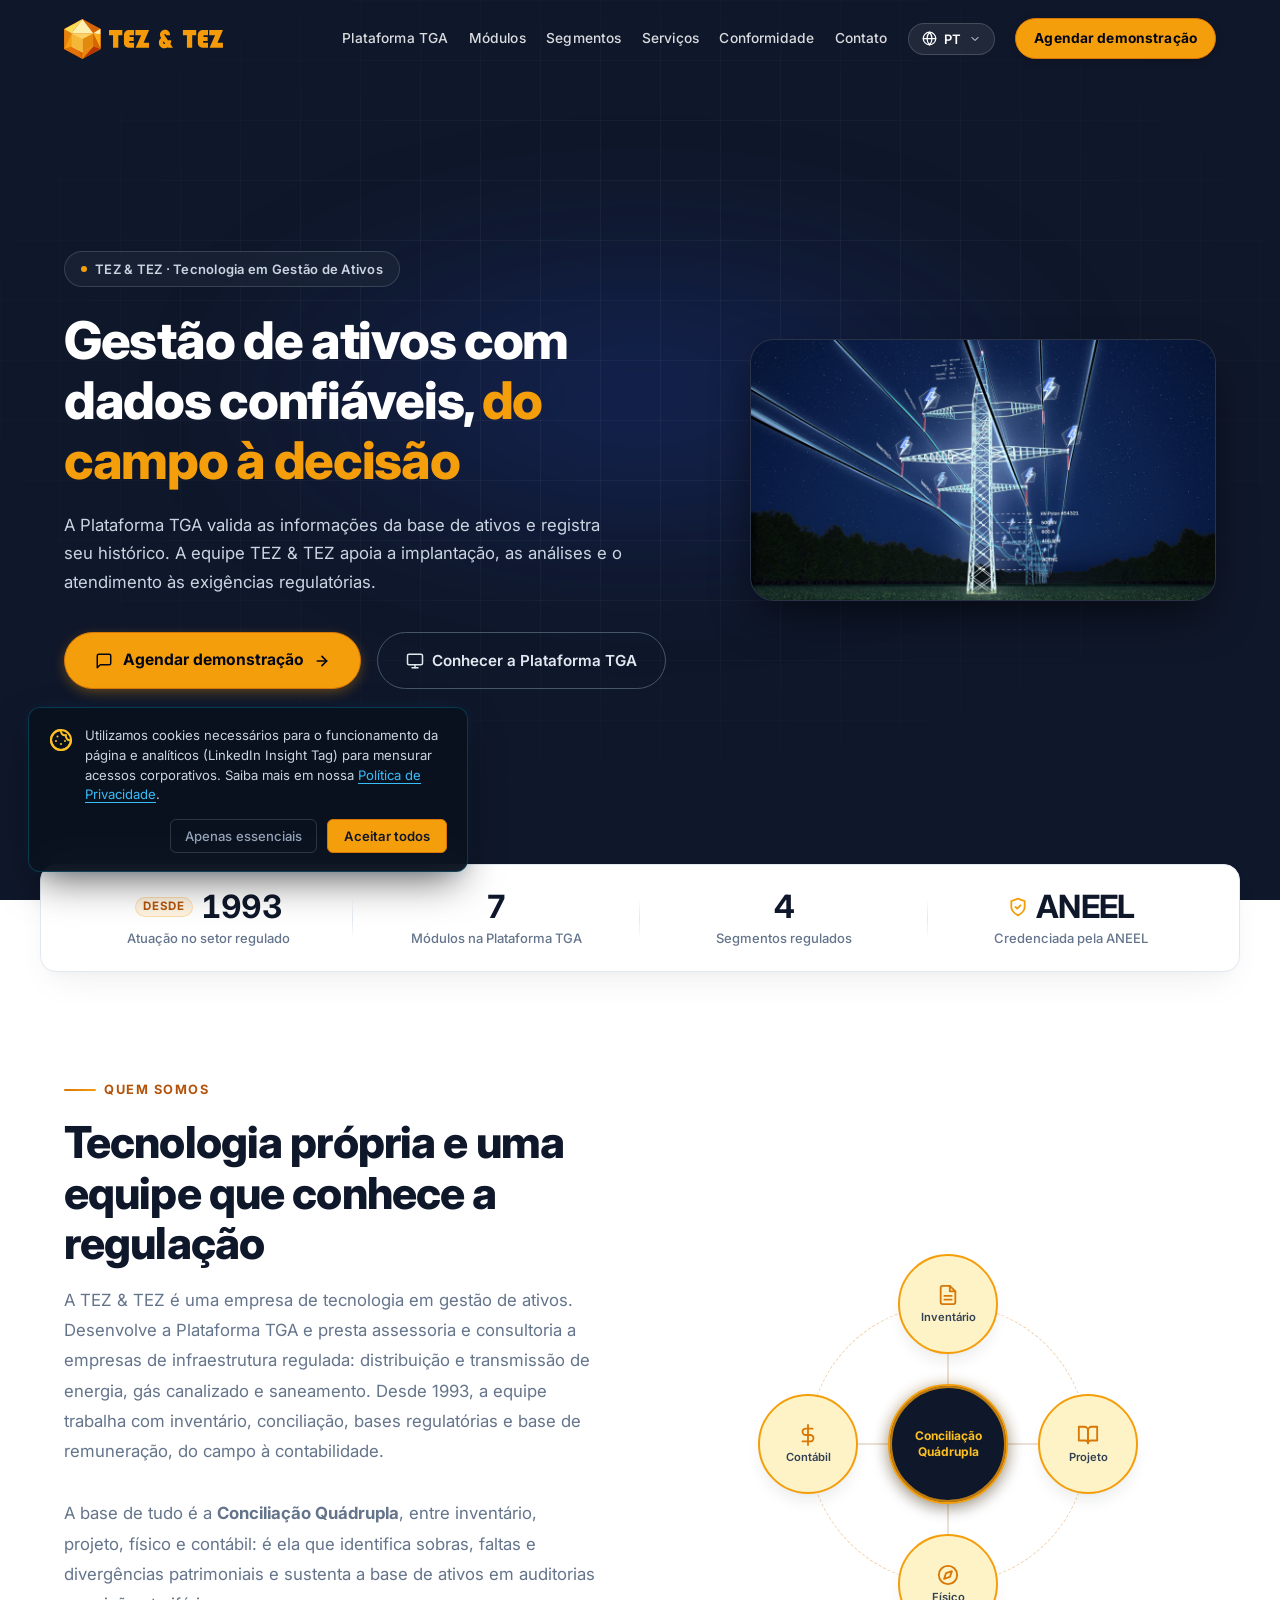
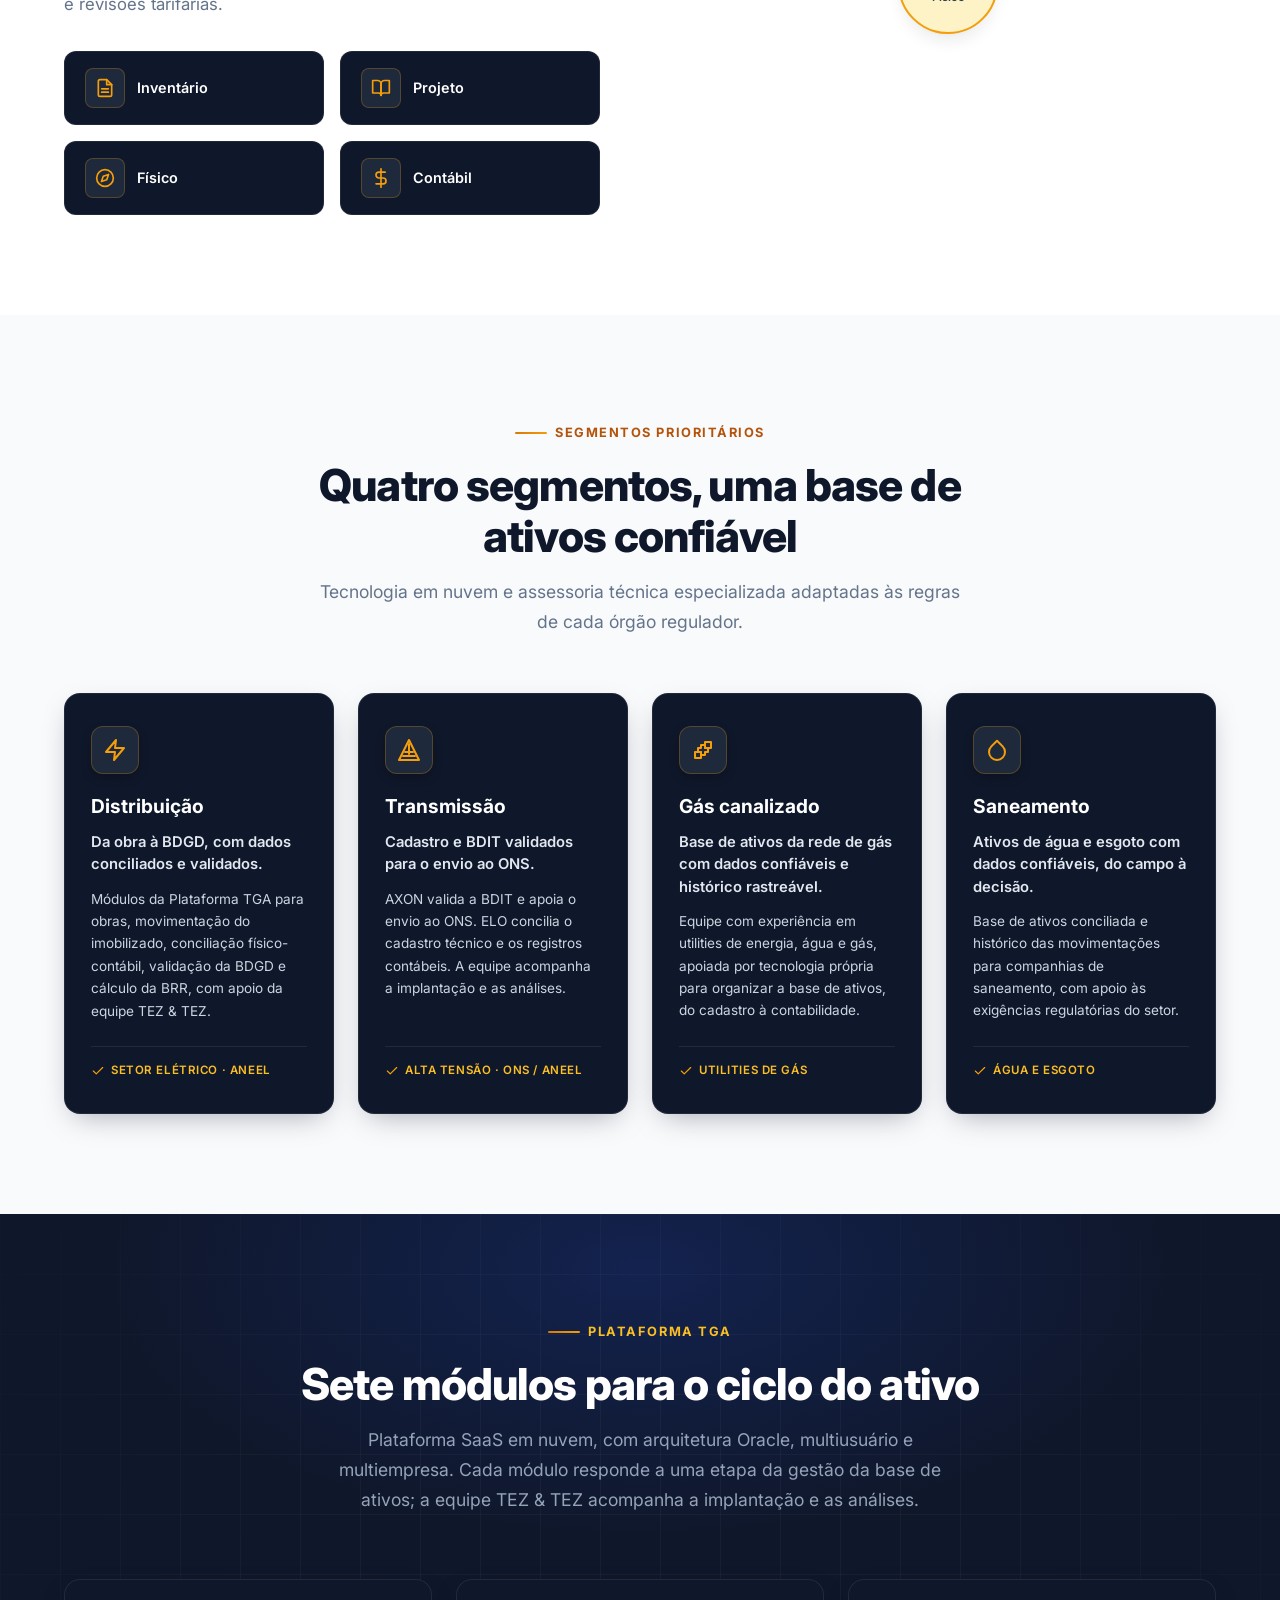
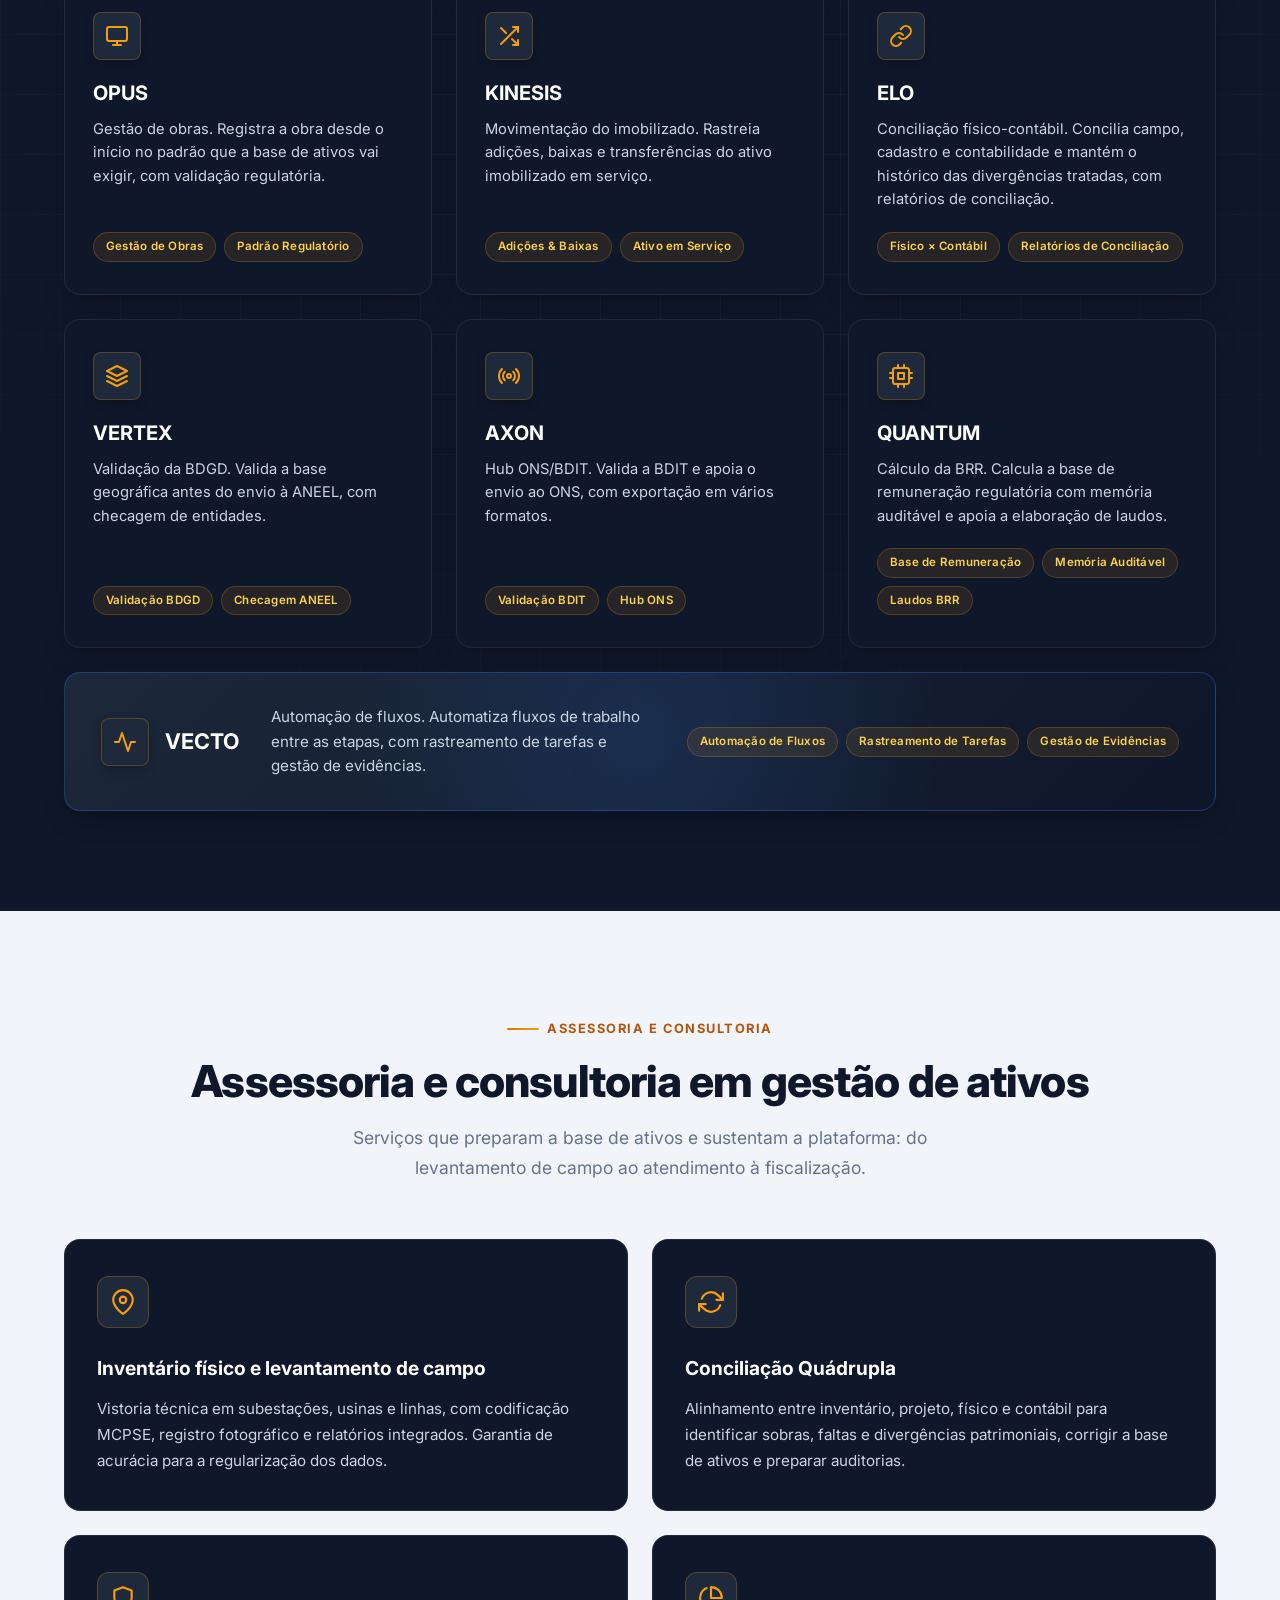
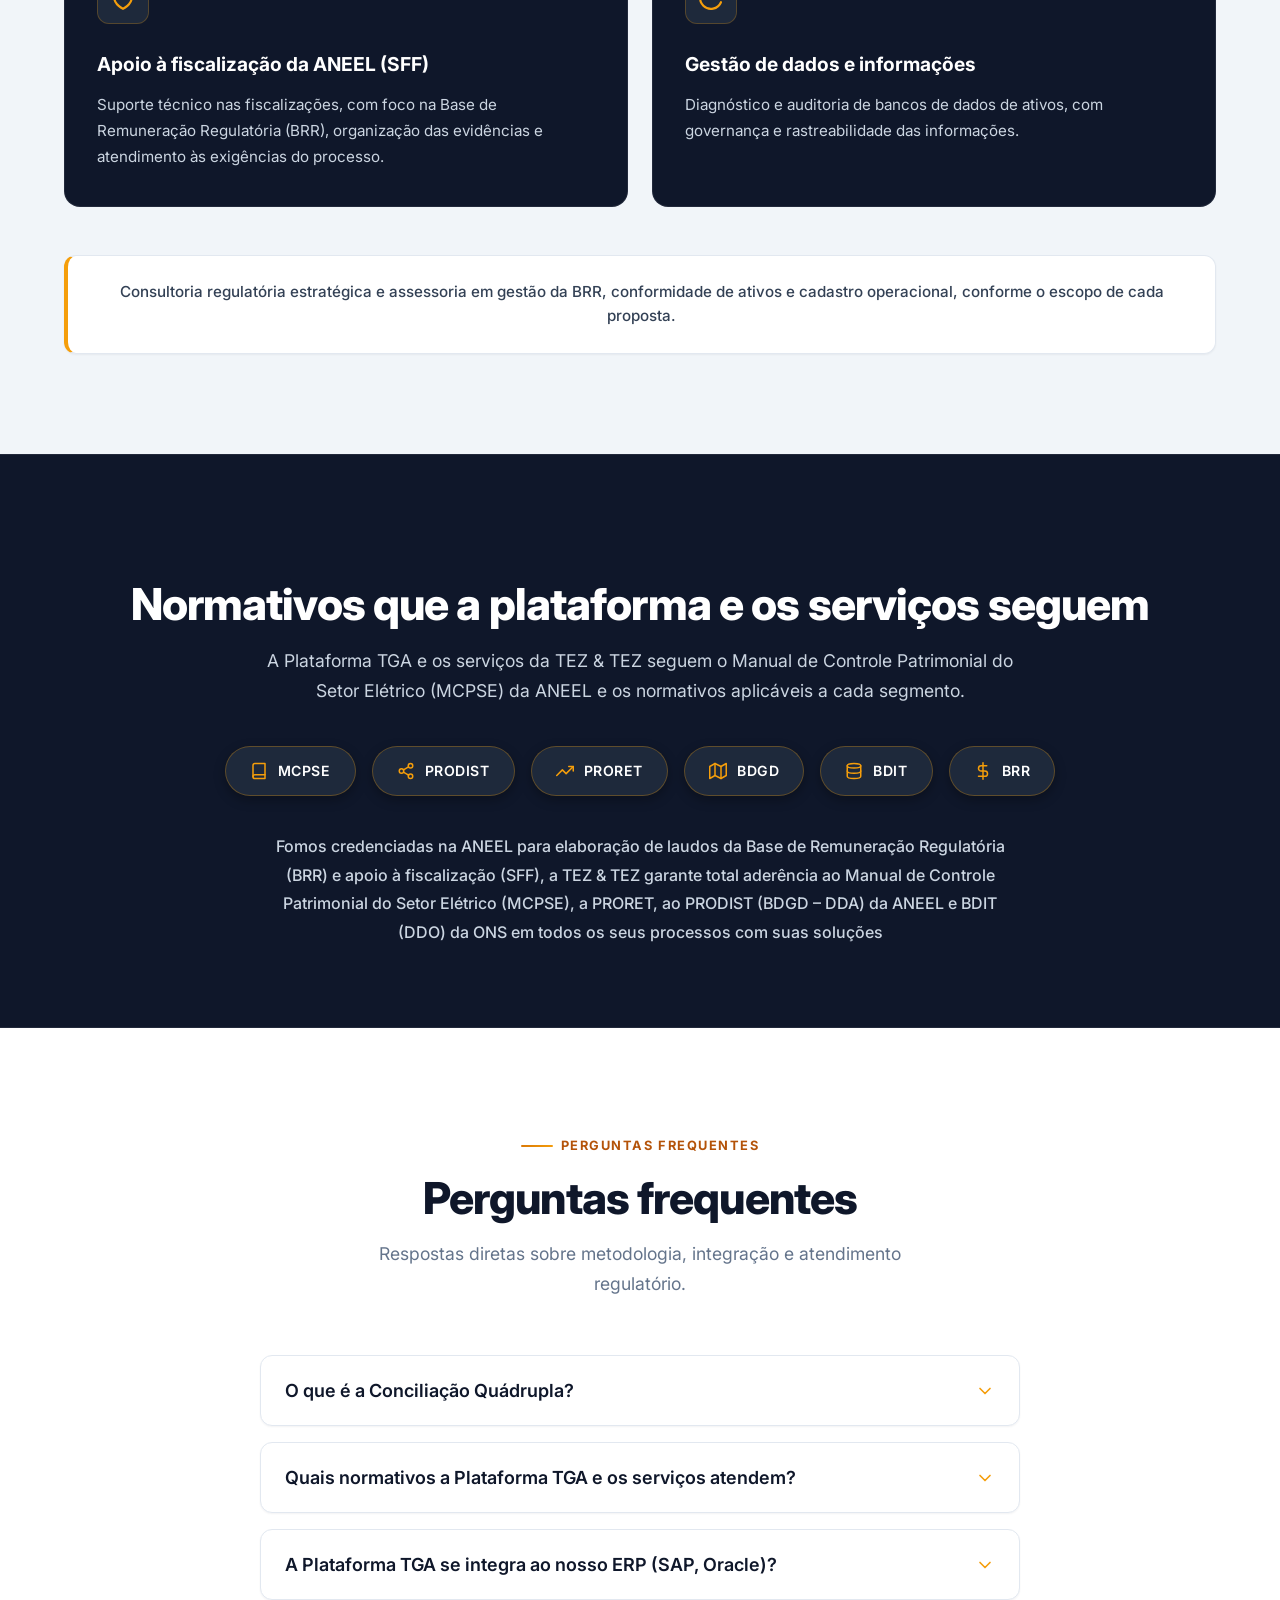
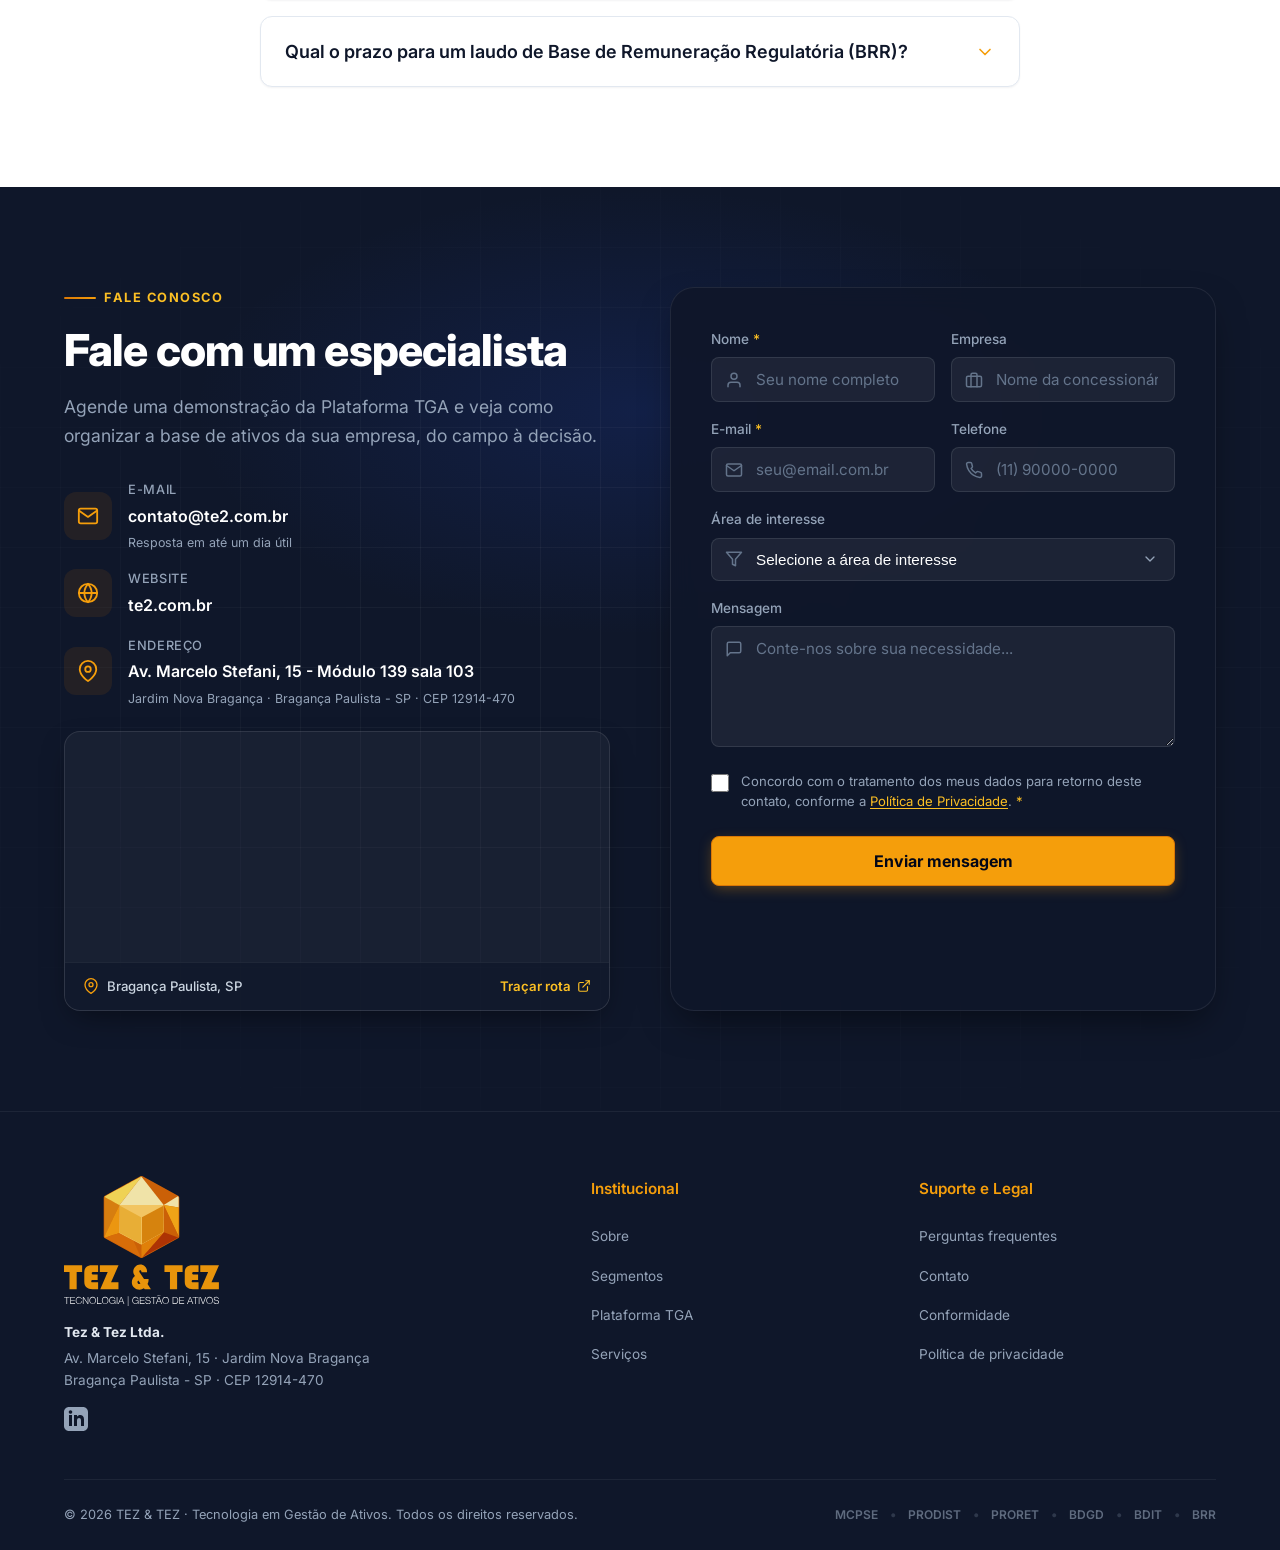
==== commit 90314e5e: "Add files via upload" ====
--- a/index.html
+++ b/index.html
@@ -1175,6 +1175,29 @@
     <img height="1" width="1" style="display:none;" alt="" src="https://px.ads.linkedin.com/collect/?pid=560349316&fmt=gif" />
   </noscript>
 
+  <!-- Banner de Consentimento de Cookies LGPD (Seção 06) -->
+  <aside class="cookie-banner" id="cookie-banner" role="region" aria-label="Aviso de Privacidade e Cookies" style="display: none;">
+    <div class="cookie-banner-content">
+      <div class="cookie-banner-icon" aria-hidden="true">
+        <svg viewBox="0 0 24 24" fill="none" stroke="currentColor" stroke-width="2" stroke-linecap="round" stroke-linejoin="round">
+          <circle cx="12" cy="12" r="10"></circle>
+          <path d="M12 2a10 10 0 1 0 10 10 4 4 0 0 1-5-5 4 4 0 0 1-5-5"></path>
+          <path d="M8.5 8.5v.01"></path>
+          <path d="M7 13v.01"></path>
+          <path d="M12 16v.01"></path>
+          <path d="M16 13v.01"></path>
+        </svg>
+      </div>
+      <p class="cookie-banner-text" data-i18n="cookie.text">
+        Utilizamos cookies necessários para o funcionamento da página e analíticos (LinkedIn Insight Tag) para mensurar acessos corporativos. Saiba mais em nossa <a href="politica-de-privacidade.html">Política de Privacidade</a>.
+      </p>
+    </div>
+    <div class="cookie-banner-actions">
+      <button type="button" class="btn btn-outline-cookie" id="cookie-btn-essential" data-i18n="cookie.essential">Apenas essenciais</button>
+      <button type="button" class="btn btn-primary-cookie" id="cookie-btn-accept" data-i18n="cookie.accept">Aceitar todos</button>
+    </div>
+  </aside>
+
   <script src="script.js"></script>
 </body>
 
--- a/styles.css
+++ b/styles.css
@@ -2790,6 +2790,139 @@
 .whatsapp-float:focus-visible .whatsapp-float-label {
   opacity: 1;
   transform: none;
+}
+
+
+/* ============================================================
+   10.5. BANNER DE CONSENTIMENTO DE COOKIES LGPD
+   Design executivo glassmorphism — posicionado à esquerda para não colidir com WhatsApp
+   ============================================================ */
+.cookie-banner {
+  position: fixed;
+  bottom: 28px;
+  left: 28px;
+  z-index: 950;
+  max-width: 440px;
+  display: flex;
+  flex-direction: column;
+  gap: 14px;
+  padding: 18px 20px;
+  background: rgba(10, 18, 30, 0.94);
+  backdrop-filter: blur(16px);
+  -webkit-backdrop-filter: blur(16px);
+  border: 1px solid rgba(0, 195, 255, 0.22);
+  border-radius: var(--radius-md, 12px);
+  box-shadow: 0 16px 40px -10px rgba(0, 0, 0, 0.65), 0 0 20px -5px rgba(0, 136, 204, 0.2);
+  opacity: 0;
+  transform: translateY(20px);
+  transition: opacity 0.4s ease, transform 0.4s var(--ease-out);
+  pointer-events: none;
+}
+
+.cookie-banner.is-visible {
+  opacity: 1;
+  transform: translateY(0);
+  pointer-events: auto;
+}
+
+.cookie-banner-content {
+  display: flex;
+  align-items: flex-start;
+  gap: 12px;
+}
+
+.cookie-banner-icon {
+  flex-shrink: 0;
+  width: 24px;
+  height: 24px;
+  color: var(--amber-400, #FBBF24);
+  margin-top: 2px;
+}
+
+.cookie-banner-icon svg {
+  width: 100%;
+  height: 100%;
+}
+
+.cookie-banner-text {
+  font-size: 0.82rem;
+  line-height: 1.5;
+  color: var(--slate-300, #CBD5E1);
+  margin: 0;
+}
+
+.cookie-banner-text a {
+  color: #38BDF8;
+  text-decoration: underline;
+  text-underline-offset: 3px;
+  transition: color 0.2s ease;
+}
+
+.cookie-banner-text a:hover {
+  color: #7DD3FC;
+}
+
+.cookie-banner-actions {
+  display: flex;
+  align-items: center;
+  justify-content: flex-end;
+  gap: 10px;
+}
+
+.btn-primary-cookie {
+  padding: 8px 16px;
+  font-size: 0.82rem;
+  font-weight: 600;
+  font-family: var(--font-heading, inherit);
+  border-radius: 6px;
+  background: var(--amber-500, #F59E0B);
+  color: #0F172A;
+  border: 1px solid var(--amber-600, #D97706);
+  cursor: pointer;
+  transition: transform 0.2s ease, background 0.2s ease, box-shadow 0.2s ease;
+}
+
+.btn-primary-cookie:hover {
+  background: var(--amber-400, #FBBF24);
+  transform: translateY(-1px);
+  box-shadow: 0 4px 12px rgba(245, 158, 11, 0.35);
+}
+
+.btn-outline-cookie {
+  padding: 8px 14px;
+  font-size: 0.82rem;
+  font-weight: 500;
+  font-family: var(--font-heading, inherit);
+  border-radius: 6px;
+  background: transparent;
+  color: var(--slate-400, #94A3B8);
+  border: 1px solid rgba(255, 255, 255, 0.15);
+  cursor: pointer;
+  transition: color 0.2s ease, border-color 0.2s ease, background 0.2s ease;
+}
+
+.btn-outline-cookie:hover {
+  color: #FFFFFF;
+  border-color: rgba(255, 255, 255, 0.3);
+  background: rgba(255, 255, 255, 0.05);
+}
+
+@media (max-width: 640px) {
+  .cookie-banner {
+    left: 12px;
+    right: 12px;
+    bottom: 12px;
+    max-width: none;
+    padding: 14px 16px;
+  }
+  .cookie-banner-actions {
+    flex-direction: column-reverse;
+    width: 100%;
+  }
+  .cookie-banner-actions button {
+    width: 100%;
+    text-align: center;
+  }
 }
 
 
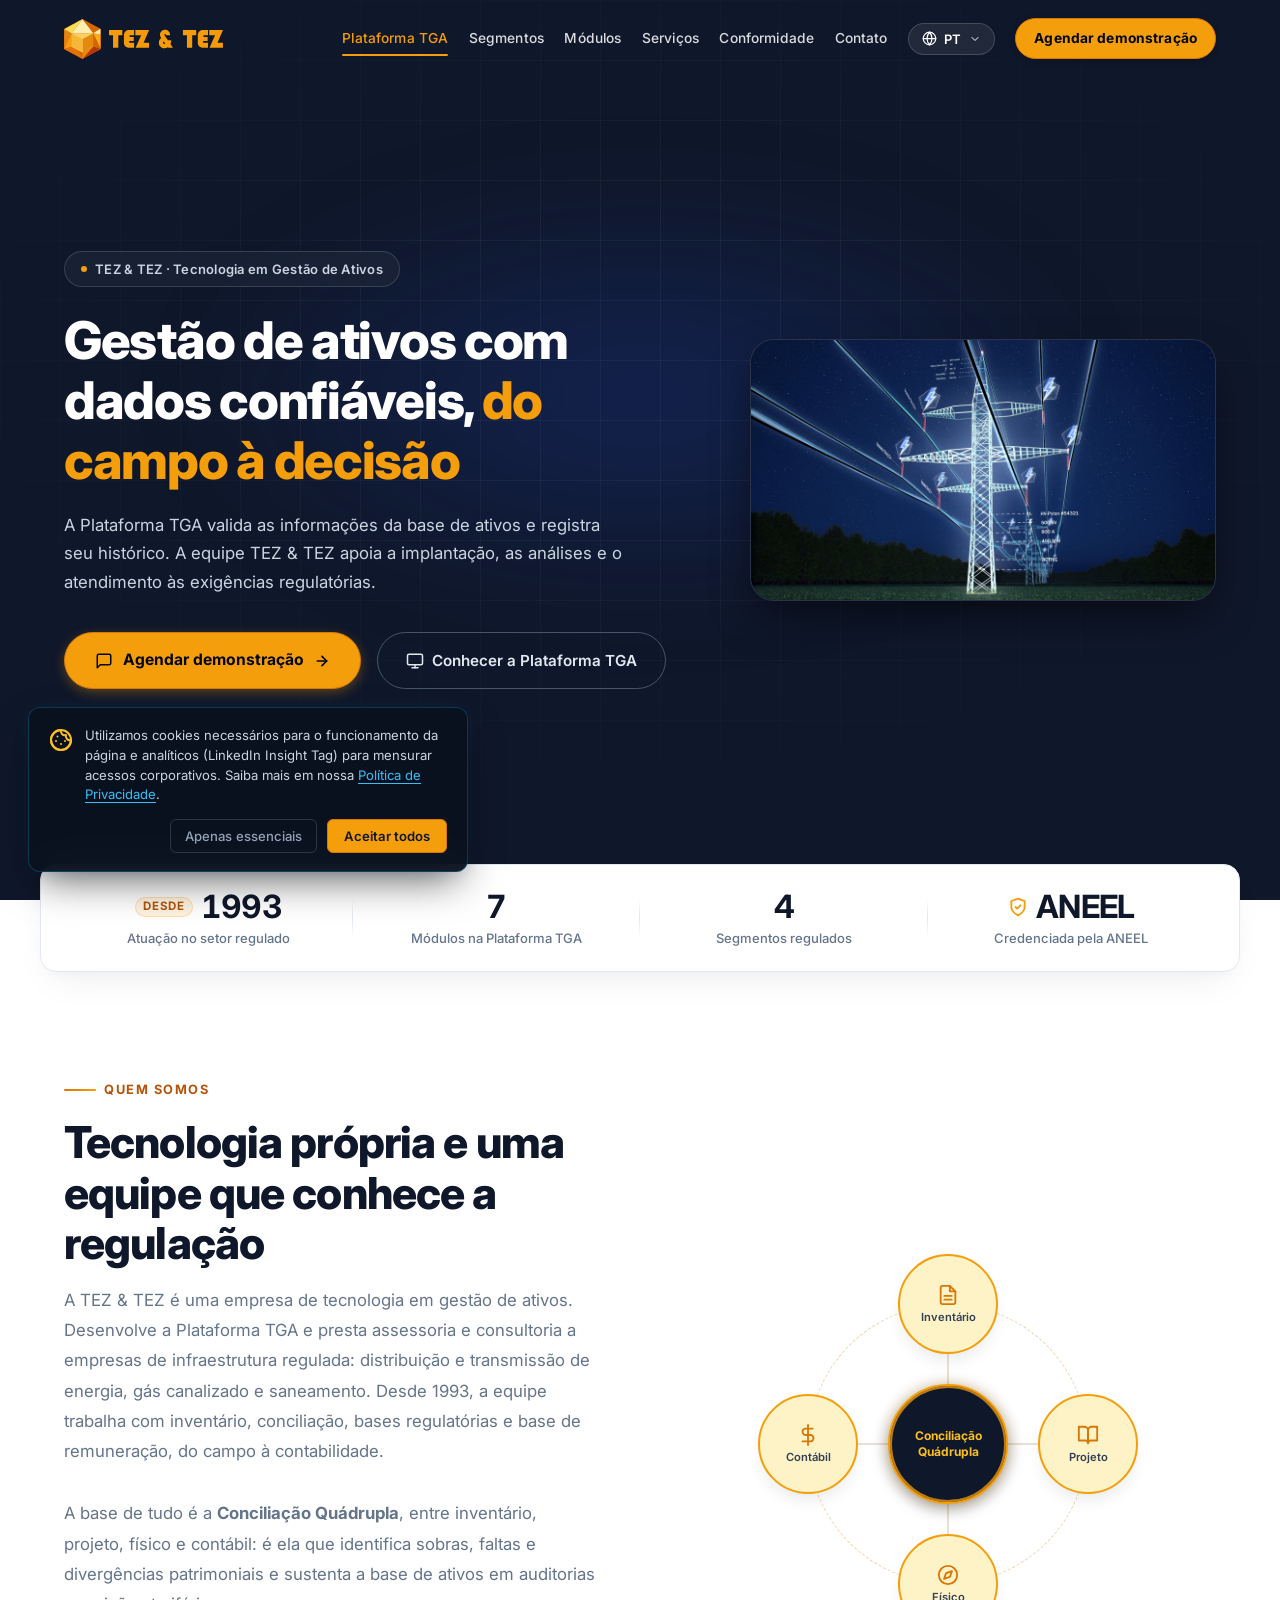
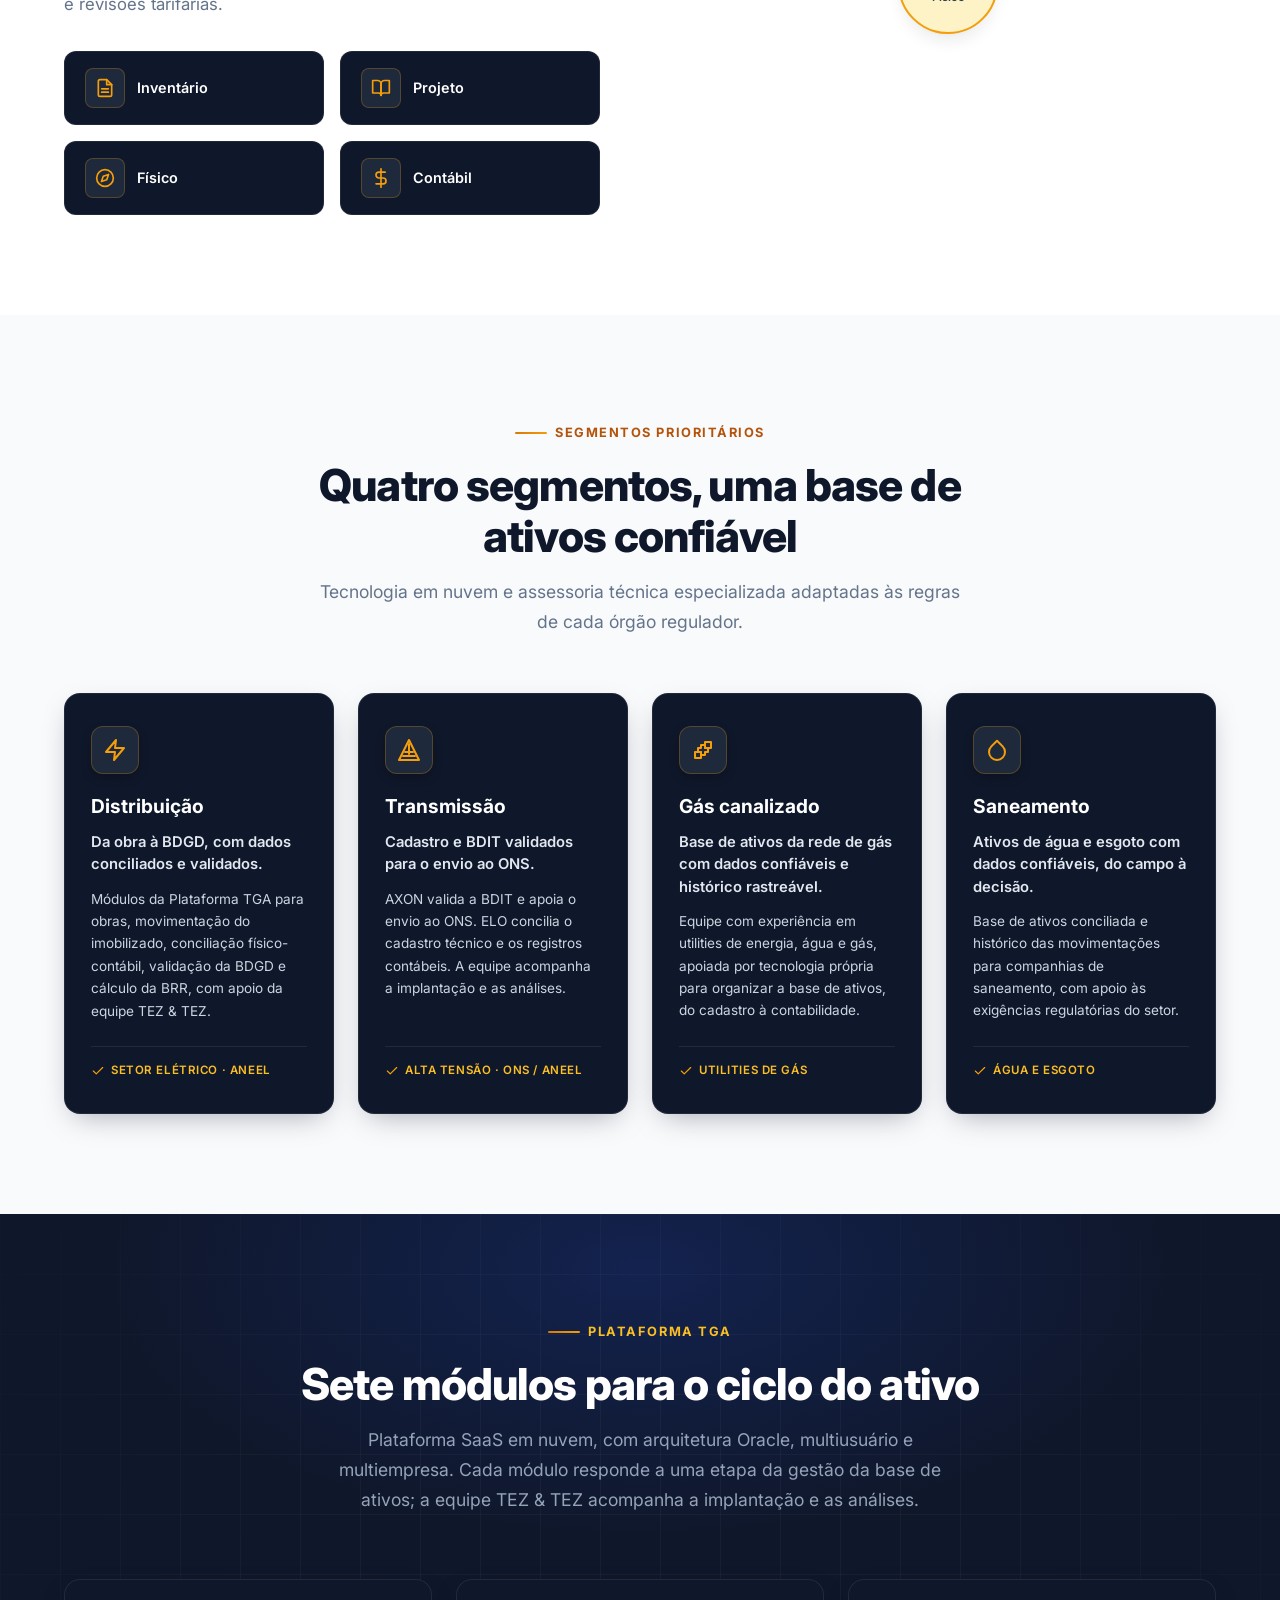
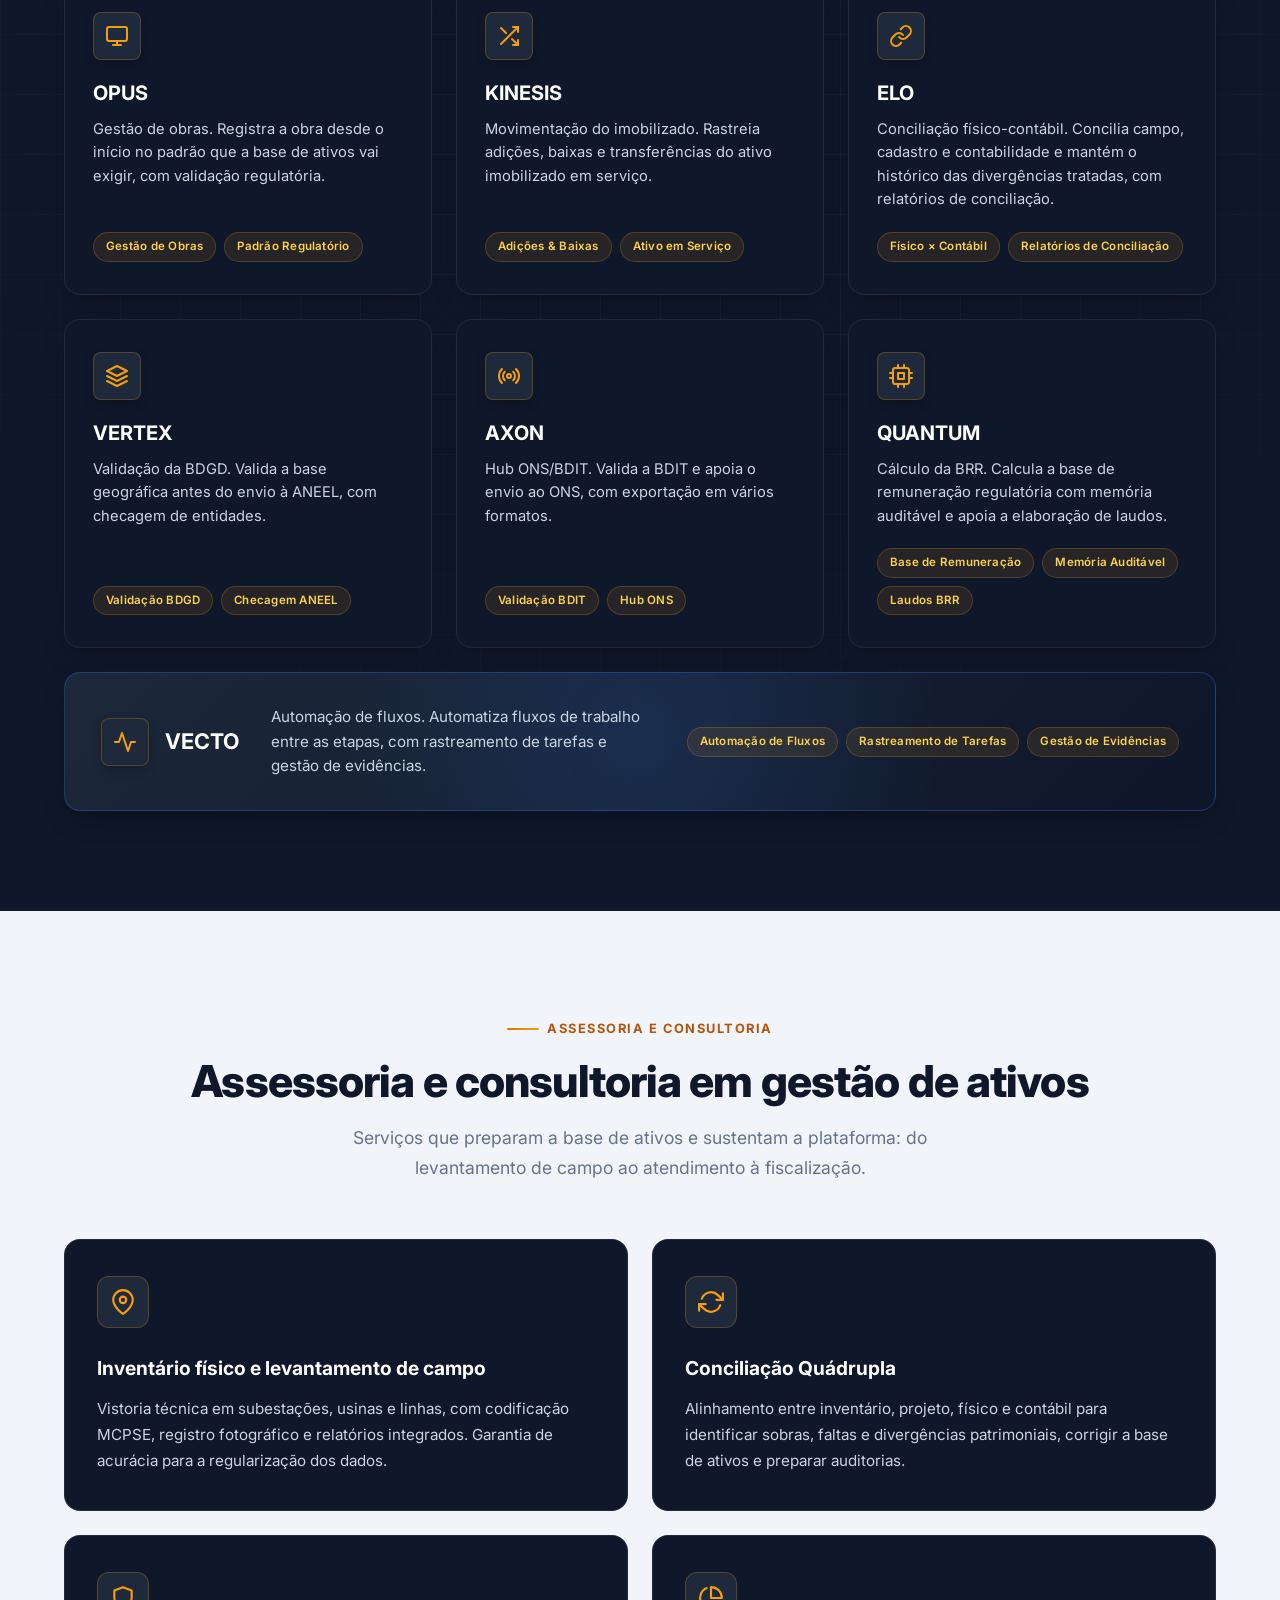
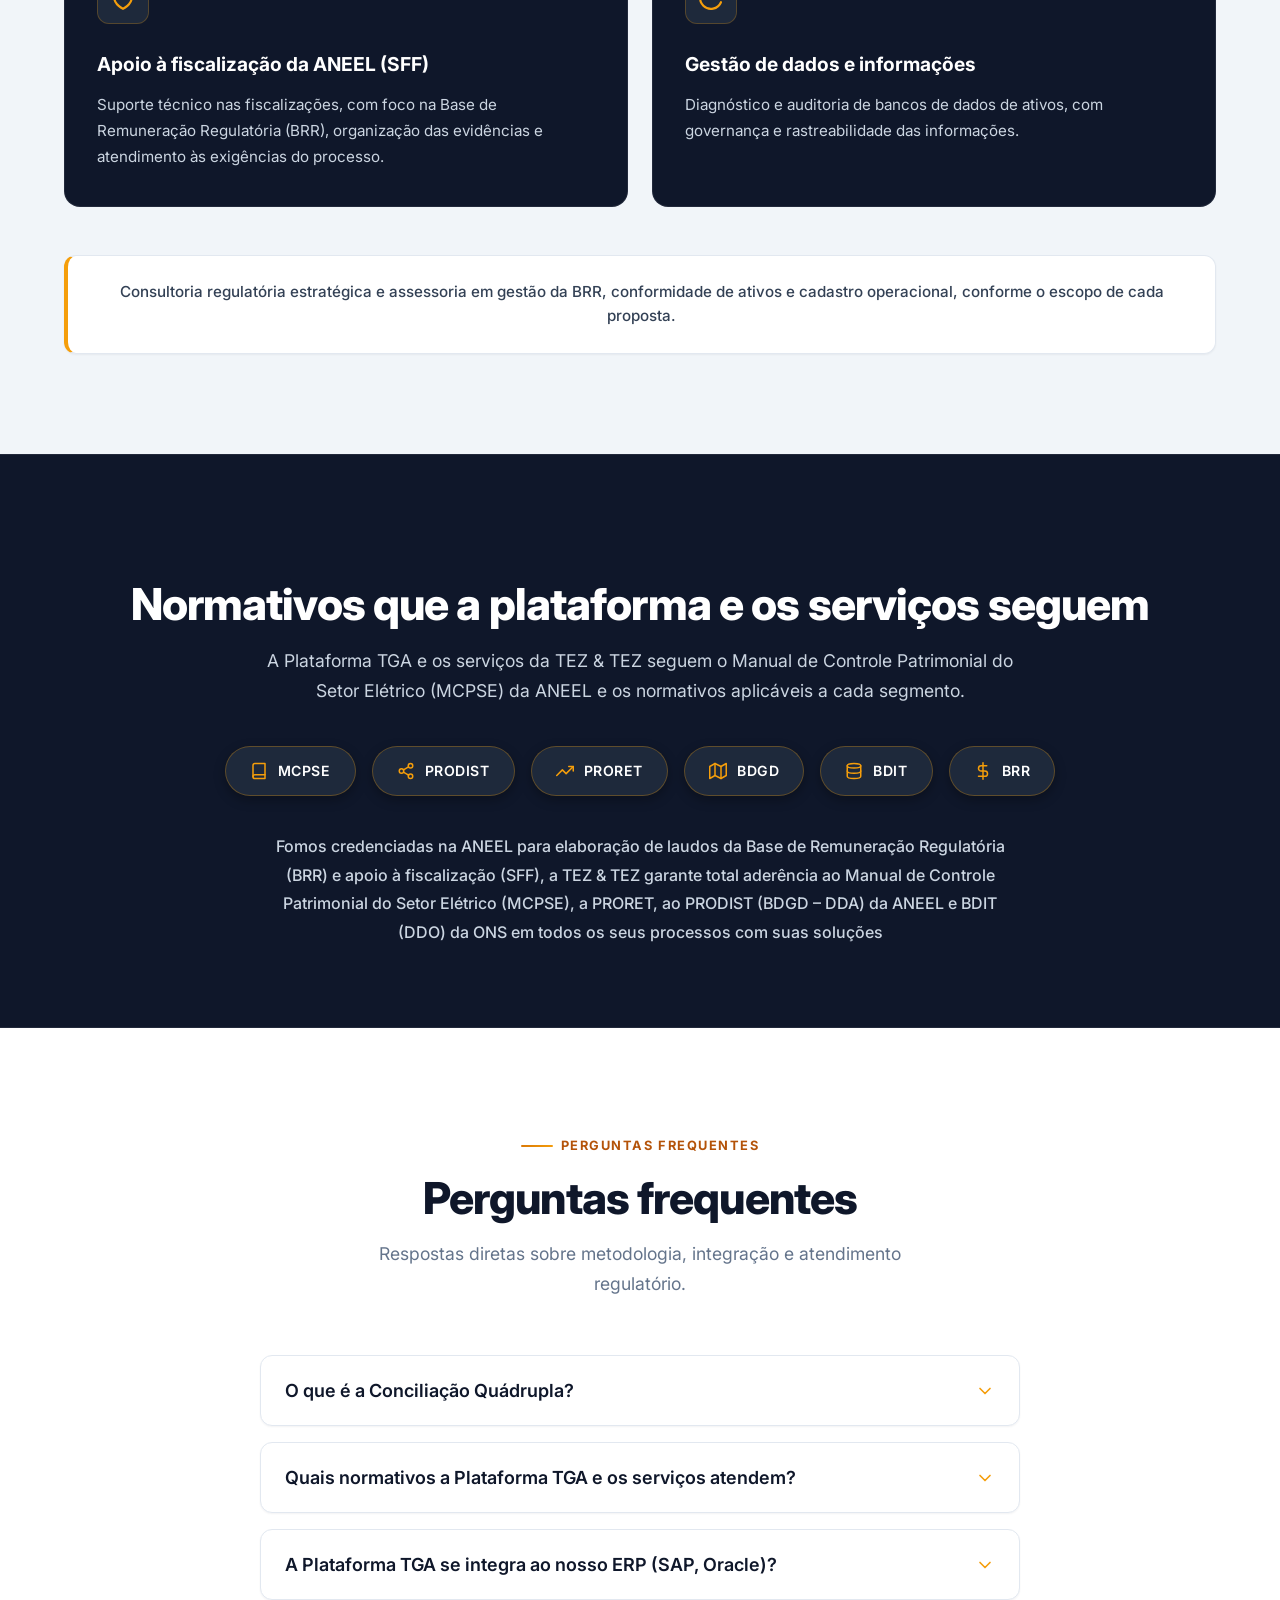
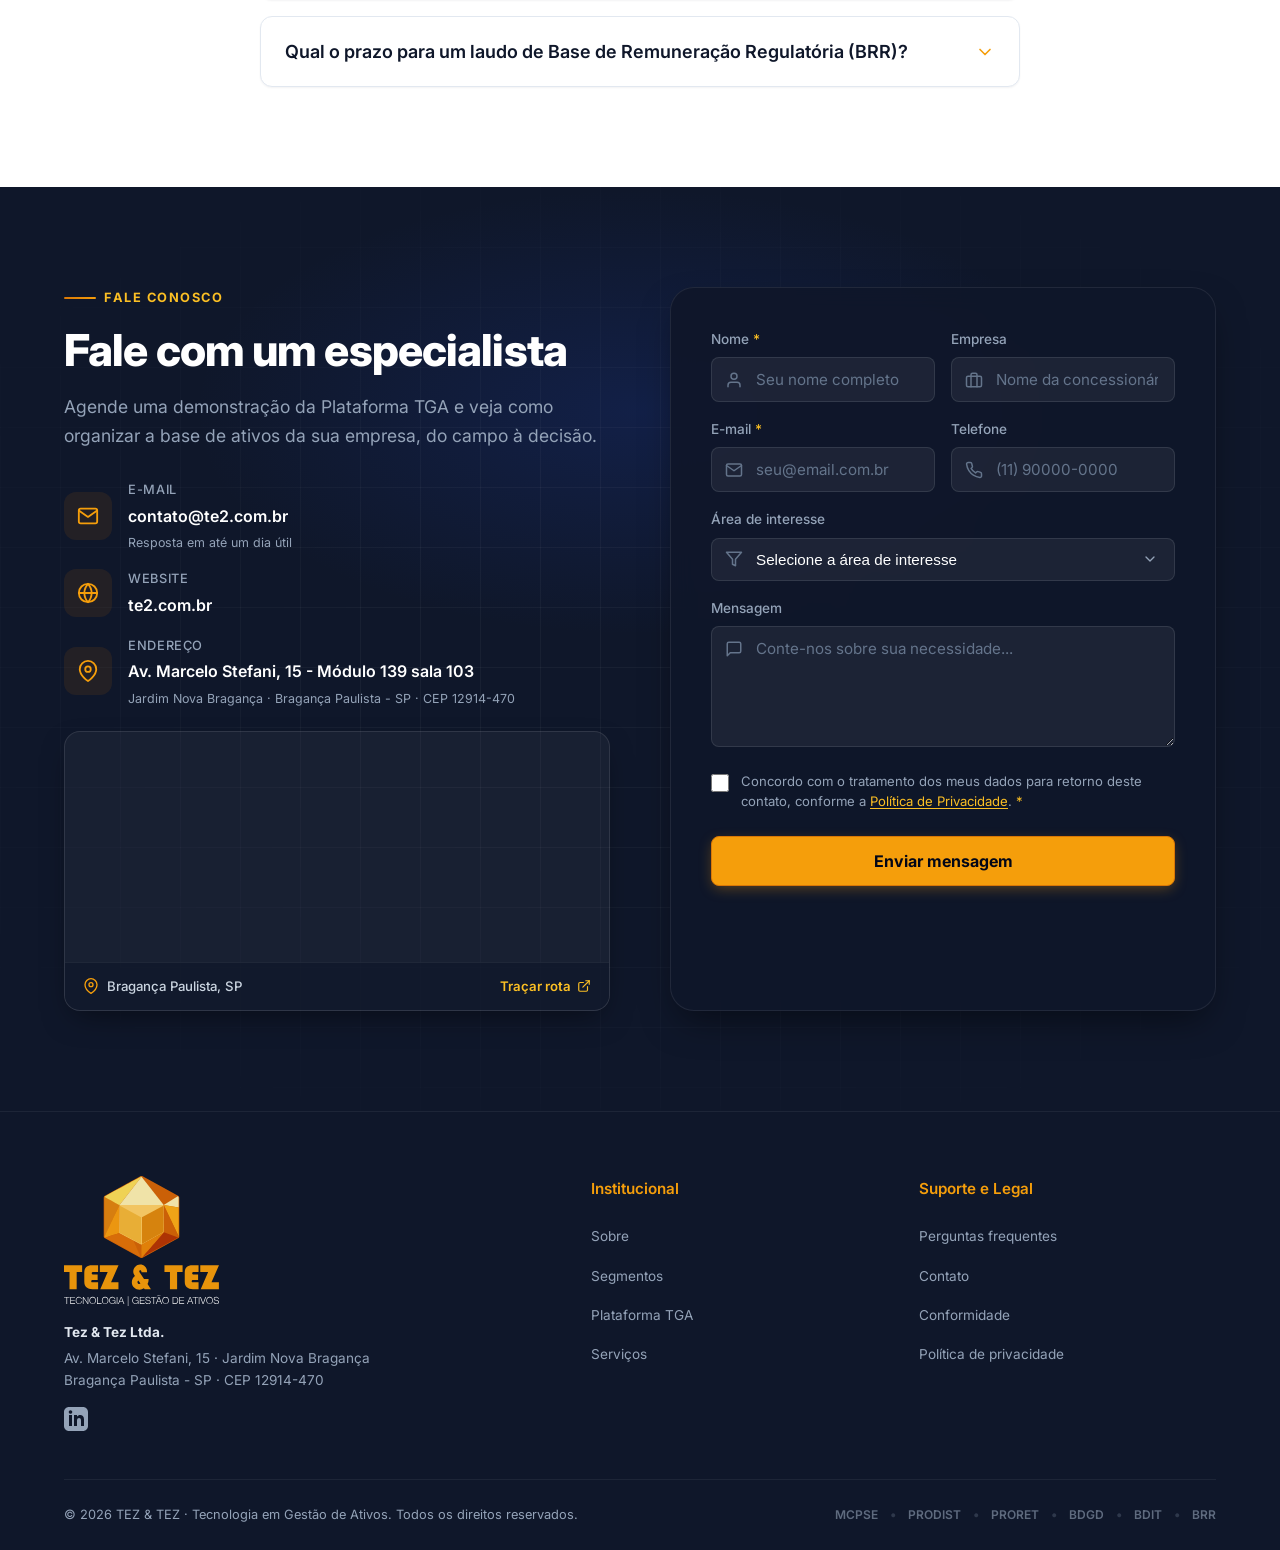
==== commit bcad85fc: "Add files via upload" ====
--- a/index.html
+++ b/index.html
@@ -46,8 +46,8 @@
 
       <div class="navbar-nav" id="nav-menu">
         <a href="#plataforma" data-i18n="nav.platform">Plataforma TGA</a>
+        <a href="#segmentos" data-i18n="nav.segments">Segmentos</a>
         <a href="#modulos" data-i18n="nav.modules">Módulos</a>
-        <a href="#segmentos" data-i18n="nav.segments">Segmentos</a>
         <a href="#servicos" data-i18n="nav.services">Serviços</a>
         <a href="#conformidade" data-i18n="nav.compliance">Conformidade</a>
         <a href="#contato" data-i18n="nav.contact">Contato</a>
@@ -125,7 +125,7 @@
     <!-- ============================================================
          2. HERO SECTION
          ============================================================ -->
-    <section class="hero" id="hero">
+    <section class="hero" id="plataforma">
       <div class="hero-glow" aria-hidden="true"></div>
       <div class="container">
         <div class="hero-content">
@@ -155,7 +155,7 @@
                 <polyline points="12 5 19 12 12 19"></polyline>
               </svg>
             </a>
-            <a href="#plataforma" class="btn-outline" id="hero-cta-platform">
+            <a href="#modulos" class="btn-outline" id="hero-cta-platform">
               <svg width="18" height="18" viewBox="0 0 24 24" fill="none" stroke="currentColor" stroke-width="2"
                 stroke-linecap="round" stroke-linejoin="round" aria-hidden="true">
                 <rect x="2" y="3" width="20" height="14" rx="2" ry="2"></rect>
@@ -432,7 +432,7 @@
     <!-- ============================================================
          5. PLATAFORMA TGA (Ciclo do Ativo)
          ============================================================ -->
-    <section class="platform" id="plataforma">
+    <section class="platform" id="modulos">
       <div class="container">
         <div class="platform-header">
           <span class="section-label reveal" data-i18n="plat.label">Plataforma TGA</span>
@@ -440,7 +440,7 @@
           <p class="section-subtitle reveal reveal-delay-2" data-i18n="plat.subtitle">Plataforma SaaS em nuvem, com arquitetura Oracle, multiusuário e multiempresa. Cada módulo responde a uma etapa da gestão da base de ativos; a equipe TEZ &amp; TEZ acompanha a implantação e as análises.</p>
         </div>
 
-        <div class="platform-grid" id="modulos">
+        <div class="platform-grid">
           <!-- 1. OPUS -->
           <div class="module-card reveal reveal-delay-1" id="module-opus">
             <div class="module-icon">
@@ -1028,6 +1028,7 @@
                 </svg>
                 <select class="form-input" id="contact-interest" name="area_interesse">
                   <option value="" disabled selected hidden data-i18n="cont.opt_default">Selecione a área de interesse</option>
+                  <option value="Agendar demonstração" data-i18n="cont.opt_demo">Agendar demonstração</option>
                   <option value="Plataforma TGA" data-i18n="cont.opt_1">Plataforma TGA</option>
                   <option value="Assessoria e consultoria" data-i18n="cont.opt_2">Assessoria e consultoria</option>
                   <option value="Laudo de BRR e fiscalização" data-i18n="cont.opt_3">Laudo de BRR e fiscalização</option>
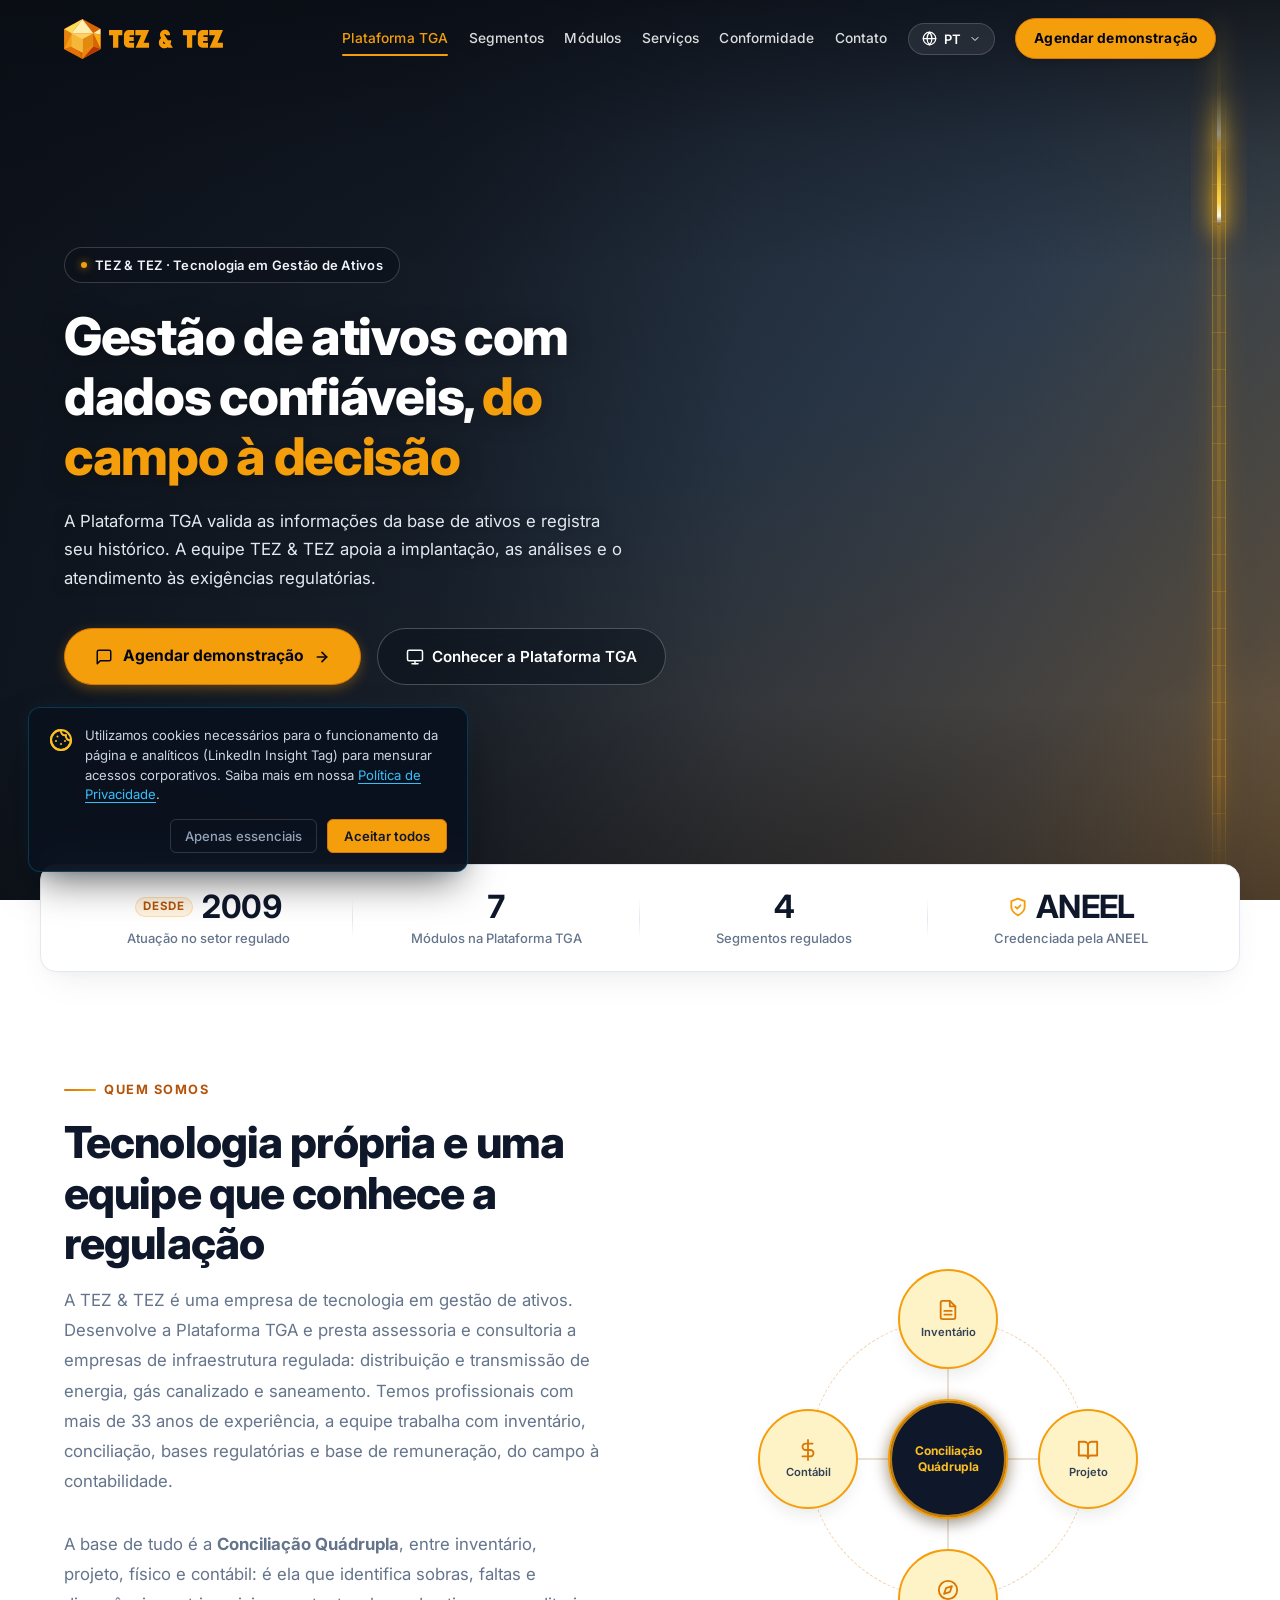
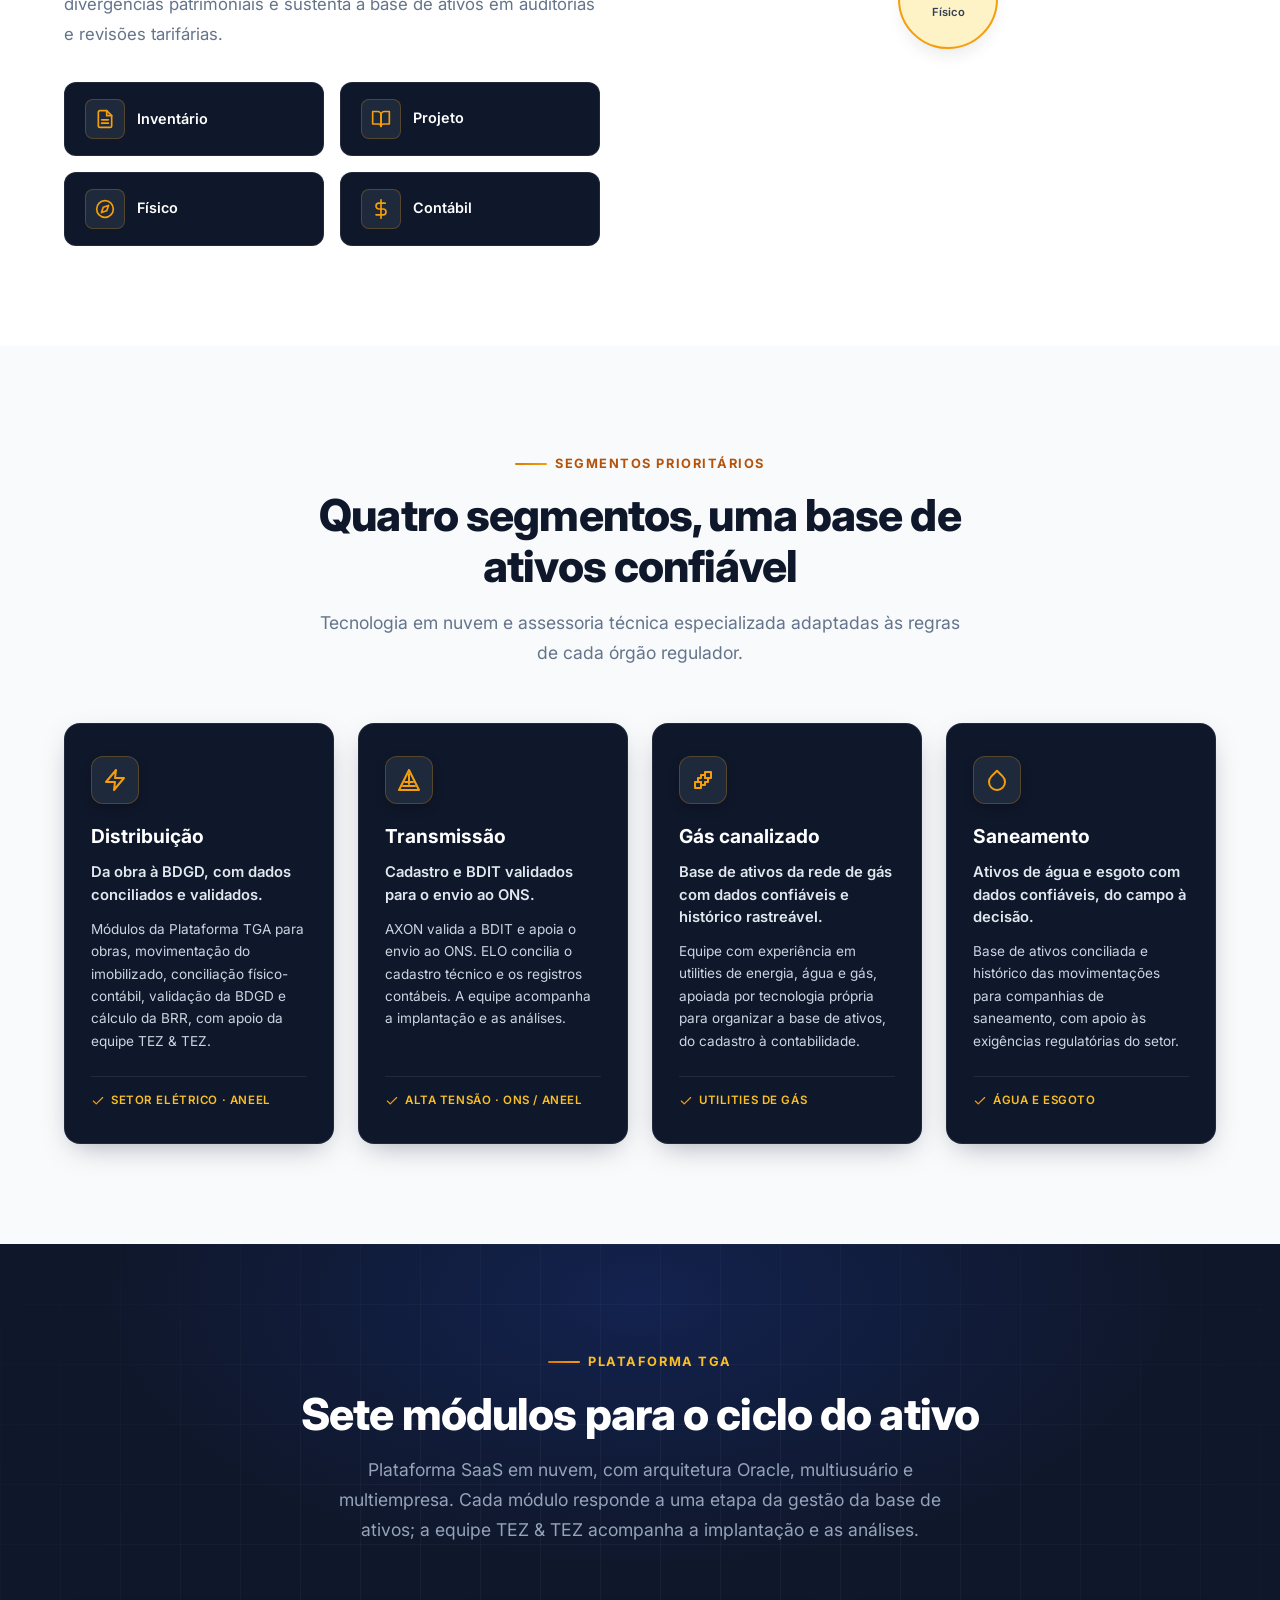
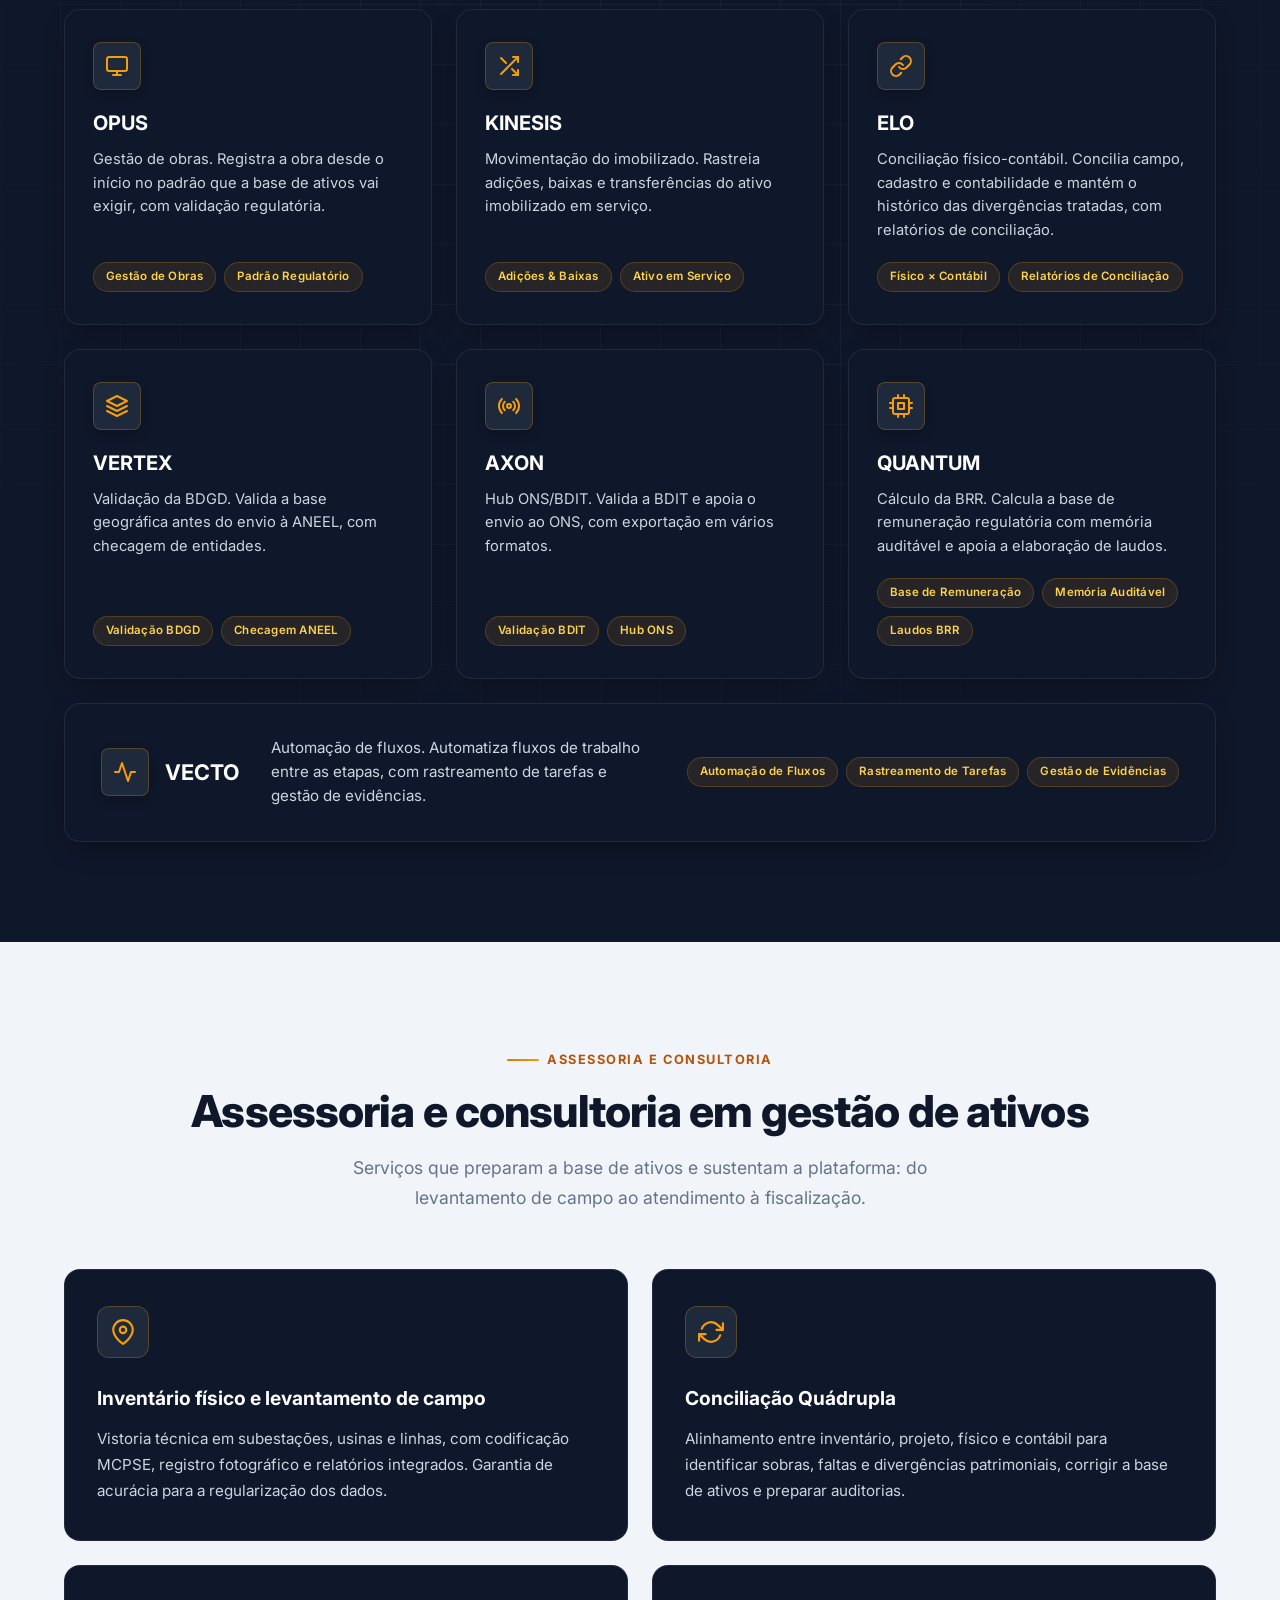
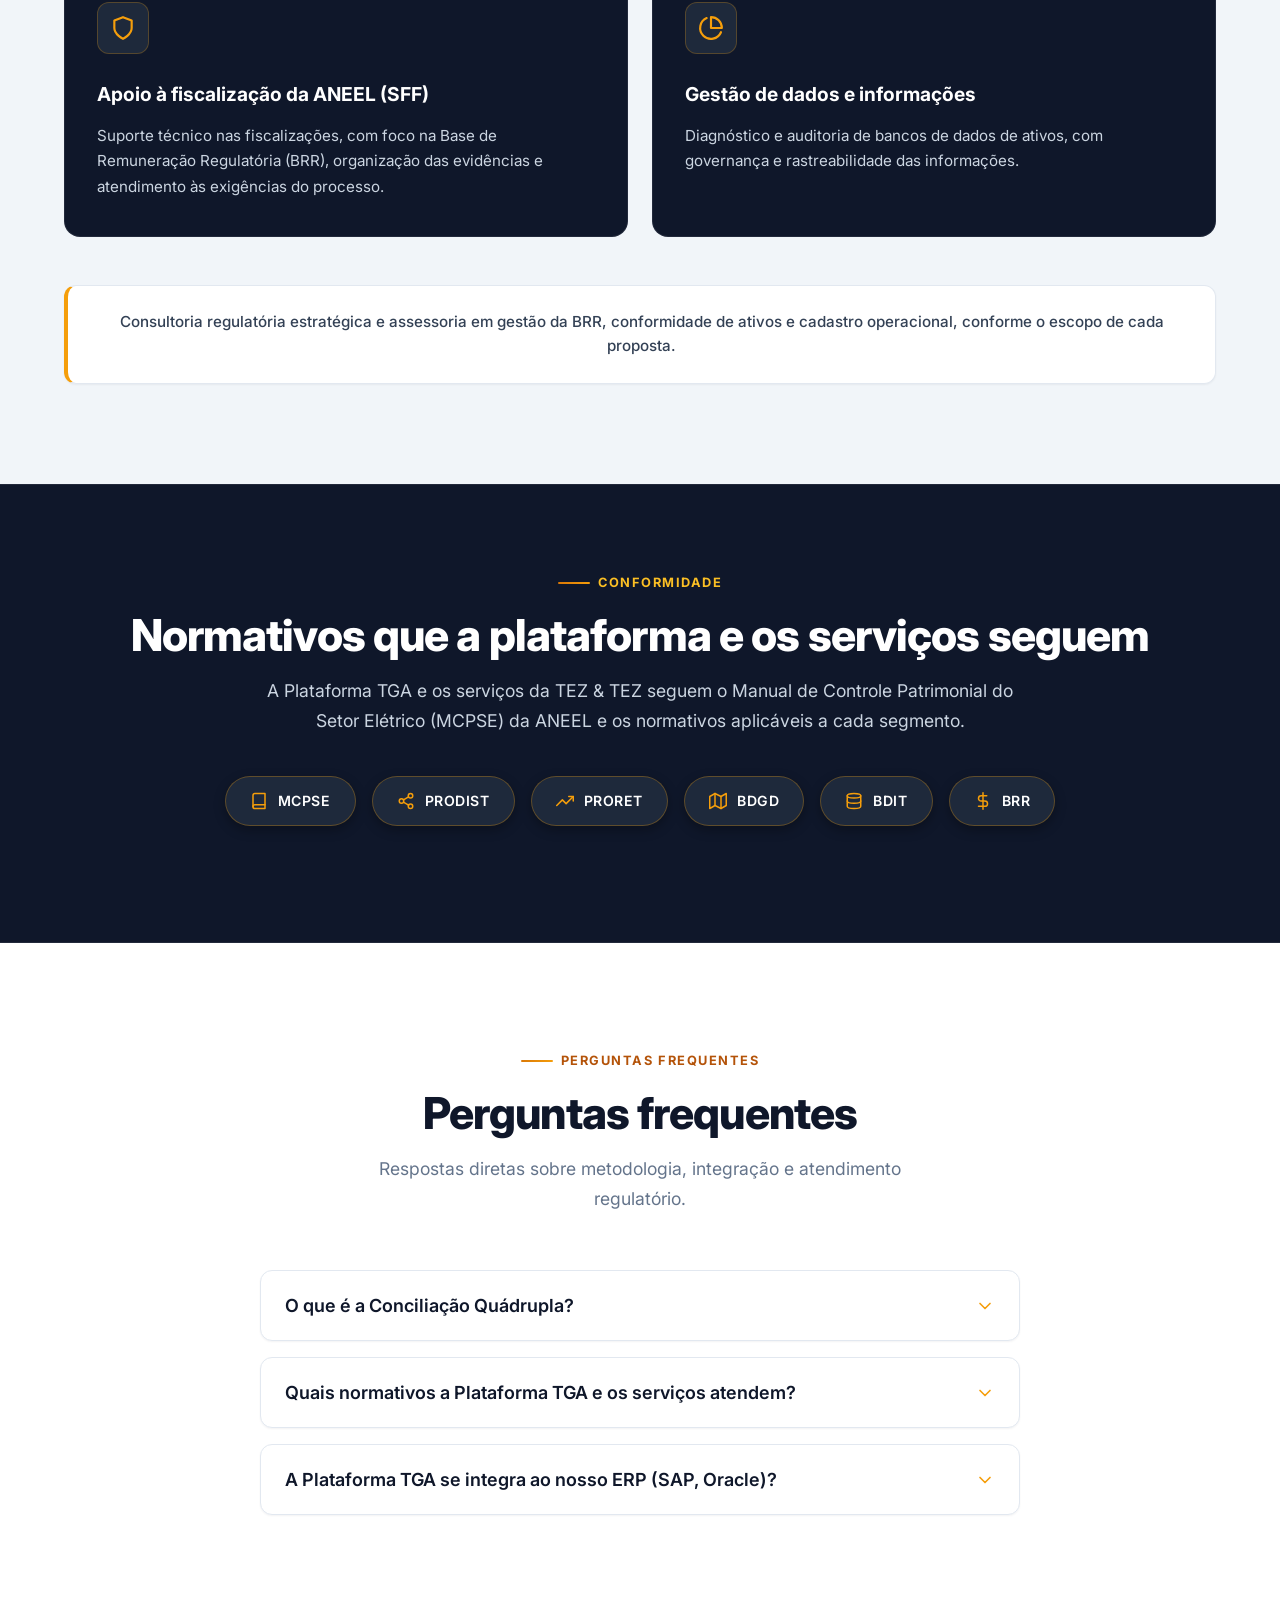
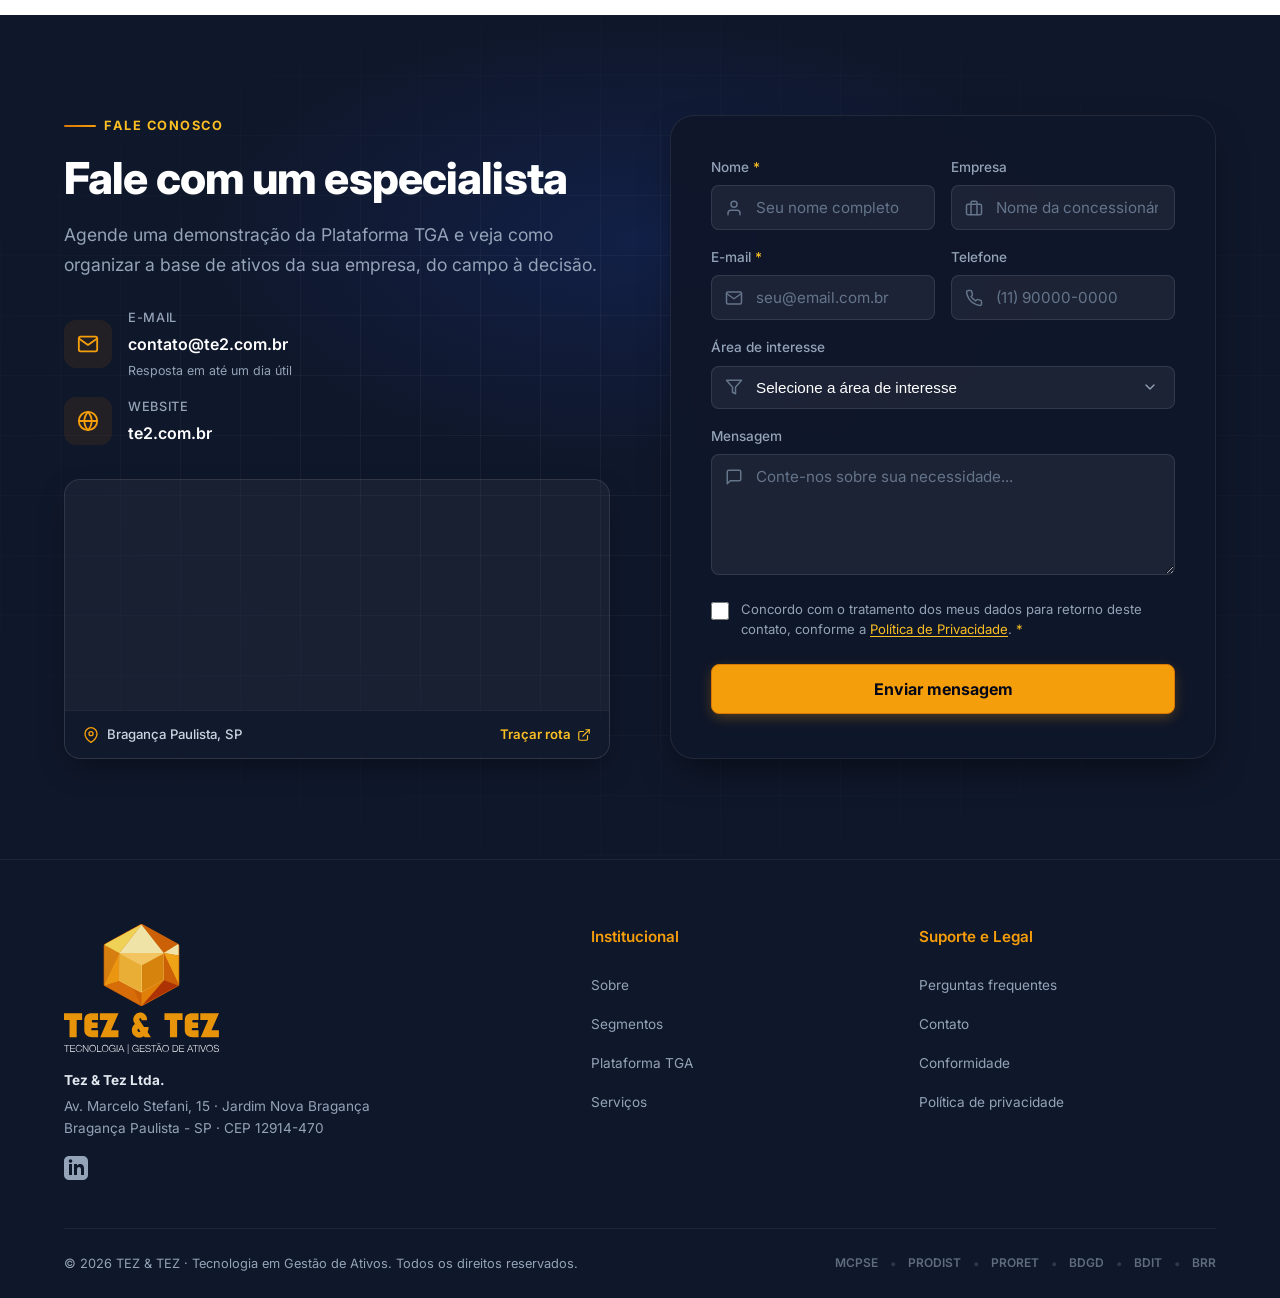
==== commit 61c53414: "Add files via upload" ====
--- a/index.html
+++ b/index.html
@@ -126,7 +126,24 @@
          2. HERO SECTION
          ============================================================ -->
     <section class="hero" id="plataforma">
-      <div class="hero-glow" aria-hidden="true"></div>
+      <!-- Vídeo Cinematográfico de Fundo + Máscara Óptica Direcional -->
+      <div class="hero-media-bg" aria-hidden="true">
+        <video class="hero-bg-video" id="hero-bg-video" autoplay muted loop playsinline preload="auto">
+          <source src="assets/vid/video-tez.mp4" type="video/mp4">
+        </video>
+        <div class="hero-video-scrim"></div>
+      </div>
+
+      <!-- Faixa Vertical Direita — Condutor de Energia Âmbar (Identidade Visual) -->
+      <div class="hero-energy-rail" aria-hidden="true">
+        <div class="hero-energy-sheath">
+          <div class="hero-energy-core">
+            <span class="hero-energy-pulse hero-energy-pulse--primary"></span>
+            <span class="hero-energy-pulse hero-energy-pulse--secondary"></span>
+          </div>
+        </div>
+      </div>
+
       <div class="container">
         <div class="hero-content">
           <div class="hero-badge" data-i18n="hero.badge">
@@ -164,16 +181,6 @@
               </svg><span data-i18n="hero.cta_platform">Conhecer a Plataforma TGA</span></a>
           </div>
         </div>
-
-        <div class="hero-visual">
-          <div class="hero-media-wrapper" id="hero-media-wrapper">
-            <div class="hero-media-frame">
-              <img src="assets/img/infraestrutura-hero.jpg"
-                alt="Infraestrutura de transmissão e redes elétricas reguladas — TEZ &amp; TEZ" class="hero-media-img"
-                width="1920" height="1080" fetchpriority="high">
-            </div>
-          </div>
-        </div>
       </div>
     </section>
 
@@ -186,7 +193,7 @@
         <div class="number-item">
           <div class="number-value">
             <span class="number-prefix-badge" data-i18n="num.since">Desde</span>
-            <span>1993</span>
+            <span>2009</span>
           </div>
           <div class="number-label" data-i18n="num.years">Atuação no setor regulado</div>
         </div>
@@ -222,9 +229,16 @@
       <div class="container">
         <div class="about-content">
           <span class="section-label reveal" data-i18n="about.label">Quem somos</span>
-          <h2 class="section-title reveal reveal-delay-1" data-i18n="about.title">Tecnologia própria e uma equipe que conhece a regulação</h2>
-          <p class="about-text reveal reveal-delay-2" data-i18n="about.p1">A TEZ &amp; TEZ é uma empresa de tecnologia em gestão de ativos. Desenvolve a Plataforma TGA e presta assessoria e consultoria a empresas de infraestrutura regulada: distribuição e transmissão de energia, gás canalizado e saneamento. Desde 1993, a equipe trabalha com inventário, conciliação, bases regulatórias e base de remuneração, do campo à contabilidade.</p>
-          <p class="about-text reveal reveal-delay-2" data-i18n="about.p2">A base de tudo é a <strong>Conciliação Quádrupla</strong>, entre inventário, projeto, físico e contábil: é ela que identifica sobras, faltas e divergências patrimoniais e sustenta a base de ativos em auditorias e revisões tarifárias.</p>
+          <h2 class="section-title reveal reveal-delay-1" data-i18n="about.title">Tecnologia própria e uma equipe que
+            conhece a regulação</h2>
+          <p class="about-text reveal reveal-delay-2" data-i18n="about.p1">A TEZ &amp; TEZ é uma empresa de tecnologia
+            em gestão de ativos. Desenvolve a Plataforma TGA e presta assessoria e consultoria a empresas de
+            infraestrutura regulada: distribuição e transmissão de energia, gás canalizado e saneamento. Temos
+            profissionais com mais de 33 anos de experiência, a equipe trabalha com inventário, conciliação, bases
+            regulatórias e base de remuneração, do campo à contabilidade.</p>
+          <p class="about-text reveal reveal-delay-2" data-i18n="about.p2">A base de tudo é a <strong>Conciliação
+              Quádrupla</strong>, entre inventário, projeto, físico e contábil: é ela que identifica sobras, faltas e
+            divergências patrimoniais e sustenta a base de ativos em auditorias e revisões tarifárias.</p>
 
           <div class="conciliation-grid reveal reveal-delay-3">
             <div class="conciliation-item" tabindex="0" data-node="inventario" aria-describedby="tip-inventario">
@@ -238,7 +252,9 @@
                 </svg>
               </div>
               <span class="conciliation-name" data-i18n="about.node_inv">Inventário</span>
-              <div class="conciliation-tooltip" role="tooltip" id="tip-inventario" data-i18n="about.tip_inv">Levantamento e codificação de todos os ativos em campo conforme o padrão MCPSE, com registro fotográfico e relatórios integrados.</div>
+              <div class="conciliation-tooltip" role="tooltip" id="tip-inventario" data-i18n="about.tip_inv">
+                Levantamento e codificação de todos os ativos em campo conforme o padrão MCPSE, com registro fotográfico
+                e relatórios integrados.</div>
             </div>
             <div class="conciliation-item" tabindex="0" data-node="projeto" aria-describedby="tip-projeto">
               <div class="conciliation-icon">
@@ -249,7 +265,9 @@
                 </svg>
               </div>
               <span class="conciliation-name" data-i18n="about.node_proj">Projeto</span>
-              <div class="conciliation-tooltip" role="tooltip" id="tip-projeto" data-i18n="about.tip_proj">Validação dos dados de projeto de engenharia, para que cada ativo esteja documentado e alinhado com as especificações originais da obra.</div>
+              <div class="conciliation-tooltip" role="tooltip" id="tip-projeto" data-i18n="about.tip_proj">Validação dos
+                dados de projeto de engenharia, para que cada ativo esteja documentado e alinhado com as especificações
+                originais da obra.</div>
             </div>
             <div class="conciliation-item" tabindex="0" data-node="fisico" aria-describedby="tip-fisico">
               <div class="conciliation-icon">
@@ -260,7 +278,9 @@
                 </svg>
               </div>
               <span class="conciliation-name" data-i18n="about.node_fis">Físico</span>
-              <div class="conciliation-tooltip" role="tooltip" id="tip-fisico" data-i18n="about.tip_fis">Verificação presencial em subestações, usinas e linhas de transmissão para confirmar a existência, localização e estado real de cada ativo.</div>
+              <div class="conciliation-tooltip" role="tooltip" id="tip-fisico" data-i18n="about.tip_fis">Verificação
+                presencial em subestações, usinas e linhas de transmissão para confirmar a existência, localização e
+                estado real de cada ativo.</div>
             </div>
             <div class="conciliation-item" tabindex="0" data-node="contabil" aria-describedby="tip-contabil">
               <div class="conciliation-icon">
@@ -271,7 +291,9 @@
                 </svg>
               </div>
               <span class="conciliation-name" data-i18n="about.node_cont">Contábil</span>
-              <div class="conciliation-tooltip" role="tooltip" id="tip-contabil" data-i18n="about.tip_cont">Batimento dos registros contábeis do ativo imobilizado, identificando sobras, faltas e divergências patrimoniais para conformidade regulatória.</div>
+              <div class="conciliation-tooltip" role="tooltip" id="tip-contabil" data-i18n="about.tip_cont">Batimento
+                dos registros contábeis do ativo imobilizado, identificando sobras, faltas e divergências patrimoniais
+                para conformidade regulatória.</div>
             </div>
           </div>
         </div>
@@ -331,8 +353,10 @@
       <div class="container">
         <div class="segments-header">
           <span class="section-label reveal" data-i18n="seg.label">Segmentos prioritários</span>
-          <h2 class="section-title reveal reveal-delay-1" data-i18n="seg.title">Quatro segmentos, uma base de ativos confiável</h2>
-          <p class="section-subtitle reveal reveal-delay-2" data-i18n="seg.subtitle">Tecnologia em nuvem e assessoria técnica especializada adaptadas às regras de cada órgão regulador.</p>
+          <h2 class="section-title reveal reveal-delay-1" data-i18n="seg.title">Quatro segmentos, uma base de ativos
+            confiável</h2>
+          <p class="section-subtitle reveal reveal-delay-2" data-i18n="seg.subtitle">Tecnologia em nuvem e assessoria
+            técnica especializada adaptadas às regras de cada órgão regulador.</p>
         </div>
 
         <div class="segments-grid">
@@ -345,16 +369,19 @@
               </svg>
             </div>
             <h3 class="segment-title"><span data-i18n="seg.c1_title">Distribuição</span></h3>
-            <p class="segment-lead"><span data-i18n="seg.c1_sub">Da obra à BDGD, com dados conciliados e validados.</span></p>
+            <p class="segment-lead"><span data-i18n="seg.c1_sub">Da obra à BDGD, com dados conciliados e
+                validados.</span></p>
             <p class="segment-description"><span data-i18n="seg.c1_desc">
-              Módulos da Plataforma TGA para obras, movimentação do imobilizado, conciliação físico-contábil, validação
-              da BDGD e cálculo da BRR, com apoio da equipe TEZ &amp; TEZ.
-            </span></p>
+                Módulos da Plataforma TGA para obras, movimentação do imobilizado, conciliação físico-contábil,
+                validação
+                da BDGD e cálculo da BRR, com apoio da equipe TEZ &amp; TEZ.
+              </span></p>
             <div class="segment-tag">
               <svg width="14" height="14" viewBox="0 0 24 24" fill="none" stroke="currentColor" stroke-width="2"
                 stroke-linecap="round" stroke-linejoin="round" aria-hidden="true">
                 <polyline points="20 6 9 17 4 12"></polyline>
-              </svg><span data-i18n="seg.c1_tag">Setor Elétrico · ANEEL</span></div>
+              </svg><span data-i18n="seg.c1_tag">Setor Elétrico · ANEEL</span>
+            </div>
           </div>
 
           <!-- Segmento 2: Transmissão -->
@@ -369,16 +396,18 @@
               </svg>
             </div>
             <h3 class="segment-title"><span data-i18n="seg.c2_title">Transmissão</span></h3>
-            <p class="segment-lead"><span data-i18n="seg.c2_sub">Cadastro e BDIT validados para o envio ao ONS.</span></p>
+            <p class="segment-lead"><span data-i18n="seg.c2_sub">Cadastro e BDIT validados para o envio ao ONS.</span>
+            </p>
             <p class="segment-description"><span data-i18n="seg.c2_desc">
-              AXON valida a BDIT e apoia o envio ao ONS. ELO concilia o cadastro técnico e os registros contábeis. A
-              equipe acompanha a implantação e as análises.
-            </span></p>
+                AXON valida a BDIT e apoia o envio ao ONS. ELO concilia o cadastro técnico e os registros contábeis. A
+                equipe acompanha a implantação e as análises.
+              </span></p>
             <div class="segment-tag">
               <svg width="14" height="14" viewBox="0 0 24 24" fill="none" stroke="currentColor" stroke-width="2"
                 stroke-linecap="round" stroke-linejoin="round" aria-hidden="true">
                 <polyline points="20 6 9 17 4 12"></polyline>
-              </svg><span data-i18n="seg.c2_tag">Alta Tensão · ONS / ANEEL</span></div>
+              </svg><span data-i18n="seg.c2_tag">Alta Tensão · ONS / ANEEL</span>
+            </div>
           </div>
 
           <!-- Segmento 3: Gás canalizado -->
@@ -392,16 +421,19 @@
               </svg>
             </div>
             <h3 class="segment-title"><span data-i18n="seg.c3_title">Gás canalizado</span></h3>
-            <p class="segment-lead"><span data-i18n="seg.c3_sub">Base de ativos da rede de gás com dados confiáveis e histórico rastreável.</span></p>
+            <p class="segment-lead"><span data-i18n="seg.c3_sub">Base de ativos da rede de gás com dados confiáveis e
+                histórico rastreável.</span></p>
             <p class="segment-description"><span data-i18n="seg.c3_desc">
-              Equipe com experiência em utilities de energia, água e gás, apoiada por tecnologia própria para organizar
-              a base de ativos, do cadastro à contabilidade.
-            </span></p>
+                Equipe com experiência em utilities de energia, água e gás, apoiada por tecnologia própria para
+                organizar
+                a base de ativos, do cadastro à contabilidade.
+              </span></p>
             <div class="segment-tag">
               <svg width="14" height="14" viewBox="0 0 24 24" fill="none" stroke="currentColor" stroke-width="2"
                 stroke-linecap="round" stroke-linejoin="round" aria-hidden="true">
                 <polyline points="20 6 9 17 4 12"></polyline>
-              </svg><span data-i18n="seg.c3_tag">Utilities de Gás</span></div>
+              </svg><span data-i18n="seg.c3_tag">Utilities de Gás</span>
+            </div>
           </div>
 
           <!-- Segmento 4: Saneamento -->
@@ -413,16 +445,18 @@
               </svg>
             </div>
             <h3 class="segment-title"><span data-i18n="seg.c4_title">Saneamento</span></h3>
-            <p class="segment-lead"><span data-i18n="seg.c4_sub">Ativos de água e esgoto com dados confiáveis, do campo à decisão.</span></p>
+            <p class="segment-lead"><span data-i18n="seg.c4_sub">Ativos de água e esgoto com dados confiáveis, do campo
+                à decisão.</span></p>
             <p class="segment-description"><span data-i18n="seg.c4_desc">
-              Base de ativos conciliada e histórico das movimentações para companhias de saneamento, com apoio às
-              exigências regulatórias do setor.
-            </span></p>
+                Base de ativos conciliada e histórico das movimentações para companhias de saneamento, com apoio às
+                exigências regulatórias do setor.
+              </span></p>
             <div class="segment-tag">
               <svg width="14" height="14" viewBox="0 0 24 24" fill="none" stroke="currentColor" stroke-width="2"
                 stroke-linecap="round" stroke-linejoin="round" aria-hidden="true">
                 <polyline points="20 6 9 17 4 12"></polyline>
-              </svg><span data-i18n="seg.c4_tag">Água e Esgoto</span></div>
+              </svg><span data-i18n="seg.c4_tag">Água e Esgoto</span>
+            </div>
           </div>
         </div>
       </div>
@@ -437,7 +471,9 @@
         <div class="platform-header">
           <span class="section-label reveal" data-i18n="plat.label">Plataforma TGA</span>
           <h2 class="section-title reveal reveal-delay-1" data-i18n="plat.title">Sete módulos para o ciclo do ativo</h2>
-          <p class="section-subtitle reveal reveal-delay-2" data-i18n="plat.subtitle">Plataforma SaaS em nuvem, com arquitetura Oracle, multiusuário e multiempresa. Cada módulo responde a uma etapa da gestão da base de ativos; a equipe TEZ &amp; TEZ acompanha a implantação e as análises.</p>
+          <p class="section-subtitle reveal reveal-delay-2" data-i18n="plat.subtitle">Plataforma SaaS em nuvem, com
+            arquitetura Oracle, multiusuário e multiempresa. Cada módulo responde a uma etapa da gestão da base de
+            ativos; a equipe TEZ &amp; TEZ acompanha a implantação e as análises.</p>
         </div>
 
         <div class="platform-grid">
@@ -453,9 +489,9 @@
             </div>
             <h3 class="module-name">OPUS</h3>
             <p class="module-description"><span data-i18n="plat.m1_desc">
-              Gestão de obras. Registra a obra desde o início no padrão que a base de ativos vai exigir, com validação
-              regulatória.
-            </span></p>
+                Gestão de obras. Registra a obra desde o início no padrão que a base de ativos vai exigir, com validação
+                regulatória.
+              </span></p>
             <div class="module-tags">
               <span data-i18n="plat.m1_t1">Gestão de Obras</span>
               <span data-i18n="plat.m1_t2">Padrão Regulatório</span>
@@ -476,8 +512,8 @@
             </div>
             <h3 class="module-name">KINESIS</h3>
             <p class="module-description"><span data-i18n="plat.m2_desc">
-              Movimentação do imobilizado. Rastreia adições, baixas e transferências do ativo imobilizado em serviço.
-            </span></p>
+                Movimentação do imobilizado. Rastreia adições, baixas e transferências do ativo imobilizado em serviço.
+              </span></p>
             <div class="module-tags">
               <span data-i18n="plat.m2_t1">Adições &amp; Baixas</span>
               <span data-i18n="plat.m2_t2">Ativo em Serviço</span>
@@ -495,9 +531,9 @@
             </div>
             <h3 class="module-name">ELO</h3>
             <p class="module-description"><span data-i18n="plat.m3_desc">
-              Conciliação físico-contábil. Concilia campo, cadastro e contabilidade e mantém o histórico das
-              divergências tratadas, com relatórios de conciliação.
-            </span></p>
+                Conciliação físico-contábil. Concilia campo, cadastro e contabilidade e mantém o histórico das
+                divergências tratadas, com relatórios de conciliação.
+              </span></p>
             <div class="module-tags">
               <span data-i18n="plat.m3_t1">Físico × Contábil</span>
               <span data-i18n="plat.m3_t2">Relatórios de Conciliação</span>
@@ -516,8 +552,8 @@
             </div>
             <h3 class="module-name">VERTEX</h3>
             <p class="module-description"><span data-i18n="plat.m4_desc">
-              Validação da BDGD. Valida a base geográfica antes do envio à ANEEL, com checagem de entidades.
-            </span></p>
+                Validação da BDGD. Valida a base geográfica antes do envio à ANEEL, com checagem de entidades.
+              </span></p>
             <div class="module-tags">
               <span data-i18n="plat.m4_t1">Validação BDGD</span>
               <span data-i18n="plat.m4_t2">Checagem ANEEL</span>
@@ -537,8 +573,8 @@
             </div>
             <h3 class="module-name">AXON</h3>
             <p class="module-description"><span data-i18n="plat.m5_desc">
-              Hub ONS/BDIT. Valida a BDIT e apoia o envio ao ONS, com exportação em vários formatos.
-            </span></p>
+                Hub ONS/BDIT. Valida a BDIT e apoia o envio ao ONS, com exportação em vários formatos.
+              </span></p>
             <div class="module-tags">
               <span data-i18n="plat.m5_t1">Validação BDIT</span>
               <span data-i18n="plat.m5_t2">Hub ONS</span>
@@ -564,9 +600,9 @@
             </div>
             <h3 class="module-name">QUANTUM</h3>
             <p class="module-description"><span data-i18n="plat.m6_desc">
-              Cálculo da BRR. Calcula a base de remuneração regulatória com memória auditável e apoia a elaboração de
-              laudos.
-            </span></p>
+                Cálculo da BRR. Calcula a base de remuneração regulatória com memória auditável e apoia a elaboração de
+                laudos.
+              </span></p>
             <div class="module-tags">
               <span data-i18n="plat.m6_t1">Base de Remuneração</span>
               <span data-i18n="plat.m6_t2">Memória Auditável</span>
@@ -588,9 +624,9 @@
               </div>
             </div>
             <p class="module-description"><span data-i18n="plat.m7_desc">
-              Automação de fluxos. Automatiza fluxos de trabalho entre as etapas, com rastreamento de tarefas e gestão
-              de evidências.
-            </span></p>
+                Automação de fluxos. Automatiza fluxos de trabalho entre as etapas, com rastreamento de tarefas e gestão
+                de evidências.
+              </span></p>
             <div class="module-tags">
               <span data-i18n="plat.m7_t1">Automação de Fluxos</span>
               <span data-i18n="plat.m7_t2">Rastreamento de Tarefas</span>
@@ -609,8 +645,10 @@
       <div class="container">
         <div class="services-header">
           <span class="section-label reveal" data-i18n="serv.label">Assessoria e consultoria</span>
-          <h2 class="section-title reveal reveal-delay-1" data-i18n="serv.title">Assessoria e consultoria em gestão de ativos</h2>
-          <p class="section-subtitle reveal reveal-delay-2" data-i18n="serv.subtitle">Serviços que preparam a base de ativos e sustentam a plataforma: do levantamento de campo ao atendimento à fiscalização.</p>
+          <h2 class="section-title reveal reveal-delay-1" data-i18n="serv.title">Assessoria e consultoria em gestão de
+            ativos</h2>
+          <p class="section-subtitle reveal reveal-delay-2" data-i18n="serv.subtitle">Serviços que preparam a base de
+            ativos e sustentam a plataforma: do levantamento de campo ao atendimento à fiscalização.</p>
         </div>
 
         <div class="services-grid">
@@ -623,11 +661,13 @@
                 <circle cx="12" cy="10" r="3"></circle>
               </svg>
             </div>
-            <h3 class="service-title"><span data-i18n="serv.s1_title">Inventário físico e levantamento de campo</span></h3>
+            <h3 class="service-title"><span data-i18n="serv.s1_title">Inventário físico e levantamento de campo</span>
+            </h3>
             <p class="service-description"><span data-i18n="serv.s1_desc">
-              Vistoria técnica em subestações, usinas e linhas, com codificação MCPSE, registro fotográfico e relatórios
-              integrados. Garantia de acurácia para a regularização dos dados.
-            </span></p>
+                Vistoria técnica em subestações, usinas e linhas, com codificação MCPSE, registro fotográfico e
+                relatórios
+                integrados. Garantia de acurácia para a regularização dos dados.
+              </span></p>
           </div>
 
           <!-- Card 2: Conciliação Quádrupla -->
@@ -642,9 +682,9 @@
             </div>
             <h3 class="service-title"><span data-i18n="serv.s2_title">Conciliação Quádrupla</span></h3>
             <p class="service-description"><span data-i18n="serv.s2_desc">
-              Alinhamento entre inventário, projeto, físico e contábil para identificar sobras, faltas e divergências
-              patrimoniais, corrigir a base de ativos e preparar auditorias.
-            </span></p>
+                Alinhamento entre inventário, projeto, físico e contábil para identificar sobras, faltas e divergências
+                patrimoniais, corrigir a base de ativos e preparar auditorias.
+              </span></p>
           </div>
 
           <!-- Card 3: Apoio à Fiscalização -->
@@ -657,9 +697,9 @@
             </div>
             <h3 class="service-title"><span data-i18n="serv.s3_title">Apoio à fiscalização da ANEEL (SFF)</span></h3>
             <p class="service-description"><span data-i18n="serv.s3_desc">
-              Suporte técnico nas fiscalizações, com foco na Base de Remuneração Regulatória (BRR), organização das
-              evidências e atendimento às exigências do processo.
-            </span></p>
+                Suporte técnico nas fiscalizações, com foco na Base de Remuneração Regulatória (BRR), organização das
+                evidências e atendimento às exigências do processo.
+              </span></p>
           </div>
 
           <!-- Card 4: Gestão de Dados -->
@@ -673,14 +713,15 @@
             </div>
             <h3 class="service-title"><span data-i18n="serv.s4_title">Gestão de dados e informações</span></h3>
             <p class="service-description"><span data-i18n="serv.s4_desc">
-              Diagnóstico e auditoria de bancos de dados de ativos, com governança e rastreabilidade das informações.
-            </span></p>
+                Diagnóstico e auditoria de bancos de dados de ativos, com governança e rastreabilidade das informações.
+              </span></p>
           </div>
         </div>
 
         <!-- Linha final institucional -->
         <div class="services-footer-banner reveal reveal-delay-2">
-          <p class="services-footer-text" data-i18n="serv.banner">Consultoria regulatória estratégica e assessoria em gestão da BRR, conformidade de ativos e cadastro operacional, conforme o escopo de cada proposta.</p>
+          <p class="services-footer-text" data-i18n="serv.banner">Consultoria regulatória estratégica e assessoria em
+            gestão da BRR, conformidade de ativos e cadastro operacional, conforme o escopo de cada proposta.</p>
         </div>
       </div>
     </section>
@@ -693,8 +734,11 @@
       <div class="container">
         <div class="compliance-header">
           <span class="section-label reveal" data-i18n="comp.label">Conformidade</span>
-          <h2 class="section-title reveal reveal-delay-1" data-i18n="comp.title">Normativos que a plataforma e os serviços seguem</h2>
-          <p class="section-subtitle reveal reveal-delay-2" data-i18n="comp.subtitle">A Plataforma TGA e os serviços da TEZ &amp; TEZ seguem o Manual de Controle Patrimonial do Setor Elétrico (MCPSE) da ANEEL e os normativos aplicáveis a cada segmento.</p>
+          <h2 class="section-title reveal reveal-delay-1" data-i18n="comp.title">Normativos que a plataforma e os
+            serviços seguem</h2>
+          <p class="section-subtitle reveal reveal-delay-2" data-i18n="comp.subtitle">A Plataforma TGA e os serviços da
+            TEZ &amp; TEZ seguem o Manual de Controle Patrimonial do Setor Elétrico (MCPSE) da ANEEL e os normativos
+            aplicáveis a cada segmento.</p>
         </div>
 
         <div class="compliance-badges reveal reveal-delay-3 notranslate" translate="no">
@@ -757,15 +801,7 @@
             </svg>
             BRR
           </div>
-        </div>
-
-        <p class="compliance-text reveal reveal-delay-4" data-i18n="comp.compliance_text">
-          Fomos credenciadas na ANEEL para elaboração de laudos da Base de Remuneração Regulatória (BRR) e apoio à
-          fiscalização (SFF), a TEZ & TEZ garante total aderência ao Manual de Controle Patrimonial do Setor Elétrico
-          (MCPSE), a PRORET, ao PRODIST (BDGD – DDA) da ANEEL e BDIT (DDO) da ONS em todos os seus processos com suas
-          soluções
-        </p>
-      </div>
+
     </section>
 
 
@@ -777,7 +813,8 @@
         <div class="faq-header">
           <span class="section-label reveal" data-i18n="faq.label">Perguntas frequentes</span>
           <h2 class="section-title reveal reveal-delay-1" data-i18n="faq.title">Perguntas frequentes</h2>
-          <p class="section-subtitle reveal reveal-delay-2" data-i18n="faq.subtitle">Respostas diretas sobre metodologia, integração e atendimento regulatório.</p>
+          <p class="section-subtitle reveal reveal-delay-2" data-i18n="faq.subtitle">Respostas diretas sobre
+            metodologia, integração e atendimento regulatório.</p>
         </div>
         <div class="faq-list reveal reveal-delay-3" itemscope itemtype="https://schema.org/FAQPage">
           <!-- 1. Conciliação Quádrupla -->
@@ -791,9 +828,10 @@
             </button>
             <div class="faq-answer" itemscope itemprop="acceptedAnswer" itemtype="https://schema.org/Answer">
               <div class="faq-answer-inner" itemprop="text">
-                <p><span data-i18n="faq.a1">É o alinhamento entre o inventário físico de campo, as especificações de projeto, a situação
-                  encontrada em campo e os registros contábeis. Ela identifica sobras, faltas e divergências
-                  patrimoniais e deixa a base de ativos pronta para auditorias e revisões tarifárias.</span></p>
+                <p><span data-i18n="faq.a1">É o alinhamento entre o inventário físico de campo, as especificações de
+                    projeto, a situação
+                    encontrada em campo e os registros contábeis. Ela identifica sobras, faltas e divergências
+                    patrimoniais e deixa a base de ativos pronta para auditorias e revisões tarifárias.</span></p>
               </div>
             </div>
           </div>
@@ -801,7 +839,8 @@
           <!-- 2. Normativos -->
           <div class="faq-item" itemscope itemprop="mainEntity" itemtype="https://schema.org/Question">
             <button class="faq-question" aria-expanded="false">
-              <span itemprop="name"><span data-i18n="faq.q2">Quais normativos a Plataforma TGA e os serviços atendem?</span></span>
+              <span itemprop="name"><span data-i18n="faq.q2">Quais normativos a Plataforma TGA e os serviços
+                  atendem?</span></span>
               <svg viewBox="0 0 24 24" fill="none" stroke="currentColor" stroke-width="2" stroke-linecap="round"
                 stroke-linejoin="round" aria-hidden="true">
                 <polyline points="6 9 12 15 18 9"></polyline>
@@ -809,9 +848,10 @@
             </button>
             <div class="faq-answer" itemscope itemprop="acceptedAnswer" itemtype="https://schema.org/Answer">
               <div class="faq-answer-inner" itemprop="text">
-                <p><span data-i18n="faq.a2">O Manual de Controle Patrimonial do Setor Elétrico (MCPSE), o PRODIST, o PRORET, as exigências da
-                  ANEEL para a Base de Remuneração Regulatória (BRR) e para a fiscalização, e os procedimentos do ONS
-                  para a BDIT.</span></p>
+                <p><span data-i18n="faq.a2">O Manual de Controle Patrimonial do Setor Elétrico (MCPSE), o PRODIST, o
+                    PRORET, as exigências da
+                    ANEEL para a Base de Remuneração Regulatória (BRR) e para a fiscalização, e os procedimentos do ONS
+                    para a BDIT.</span></p>
               </div>
             </div>
           </div>
@@ -819,7 +859,8 @@
           <!-- 3. Integração ERP -->
           <div class="faq-item" itemscope itemprop="mainEntity" itemtype="https://schema.org/Question">
             <button class="faq-question" aria-expanded="false">
-              <span itemprop="name"><span data-i18n="faq.q3">A Plataforma TGA se integra ao nosso ERP (SAP, Oracle)?</span></span>
+              <span itemprop="name"><span data-i18n="faq.q3">A Plataforma TGA se integra ao nosso ERP (SAP,
+                  Oracle)?</span></span>
               <svg viewBox="0 0 24 24" fill="none" stroke="currentColor" stroke-width="2" stroke-linecap="round"
                 stroke-linejoin="round" aria-hidden="true">
                 <polyline points="6 9 12 15 18 9"></polyline>
@@ -827,26 +868,10 @@
             </button>
             <div class="faq-answer" itemscope itemprop="acceptedAnswer" itemtype="https://schema.org/Answer">
               <div class="faq-answer-inner" itemprop="text">
-                <p><span data-i18n="faq.a3">Sim. A plataforma roda em nuvem com arquitetura Oracle e se integra aos principais ERPs do mercado,
-                  como SAP e Oracle. O escopo da integração é definido com a equipe de TI do cliente em cada projeto.
-                </span></p>
-              </div>
-            </div>
-          </div>
-
-          <!-- 4. Prazo BRR -->
-          <div class="faq-item" itemscope itemprop="mainEntity" itemtype="https://schema.org/Question">
-            <button class="faq-question" aria-expanded="false">
-              <span itemprop="name"><span data-i18n="faq.q4">Qual o prazo para um laudo de Base de Remuneração Regulatória (BRR)?</span></span>
-              <svg viewBox="0 0 24 24" fill="none" stroke="currentColor" stroke-width="2" stroke-linecap="round"
-                stroke-linejoin="round" aria-hidden="true">
-                <polyline points="6 9 12 15 18 9"></polyline>
-              </svg>
-            </button>
-            <div class="faq-answer" itemscope itemprop="acceptedAnswer" itemtype="https://schema.org/Answer">
-              <div class="faq-answer-inner" itemprop="text">
-                <p><span data-i18n="faq.a4">Depende do volume de ativos e da complexidade do levantamento de campo. Em uma conversa inicial,
-                  avaliamos o escopo e apresentamos um cronograma para a sua empresa.</span></p>
+                <p><span data-i18n="faq.a3">Sim. A plataforma roda em nuvem com arquitetura Oracle e se integra aos
+                    principais ERPs do mercado,
+                    como SAP e Oracle. O escopo da integração é definido com a equipe de TI do cliente em cada projeto.
+                  </span></p>
               </div>
             </div>
           </div>
@@ -864,7 +889,8 @@
           <span class="section-label section-label--light reveal" data-i18n="cont.label">Fale conosco</span>
           <h2 class="section-title reveal reveal-delay-1" data-i18n="cont.title">Fale com um especialista</h2>
           <p class="section-subtitle reveal reveal-delay-2" data-i18n="cont.subtitle">
-            Agende uma demonstração da Plataforma TGA e veja como organizar a base de ativos da sua empresa, do campo à decisão.
+            Agende uma demonstração da Plataforma TGA e veja como organizar a base de ativos da sua empresa, do campo à
+            decisão.
           </p>
 
           <div class="contact-details reveal reveal-delay-3">
@@ -902,33 +928,17 @@
                 </div>
               </div>
             </div>
-
-            <div class="contact-detail">
-              <div class="contact-detail-icon">
-                <svg viewBox="0 0 24 24" fill="none" stroke="currentColor" stroke-width="2" stroke-linecap="round"
-                  stroke-linejoin="round" aria-hidden="true">
-                  <path d="M21 10c0 7-9 13-9 13s-9-6-9-13a9 9 0 0 1 18 0z"></path>
-                  <circle cx="12" cy="10" r="3"></circle>
-                </svg>
-              </div>
-              <div>
-                <div class="contact-detail-label" data-i18n="cont.addr_label">Endereço</div>
-                <div class="contact-detail-value notranslate" translate="no">
-                  Av. Marcelo Stefani, 15 - Módulo 139 sala 103
-                </div>
-                <div class="contact-detail-sub notranslate" translate="no">Jardim Nova Bragança · Bragança Paulista - SP
-                  · CEP 12914-470</div>
-              </div>
-            </div>
           </div>
 
           <!-- Card de Mapa Google Integrado -->
           <div class="contact-map-card reveal reveal-delay-4">
-            <iframe class="contact-map-frame"
-              src="https://maps.google.com/maps?q=Av.+Marcelo+Stefani,+15+-+Jardim+Nova+Bragan%C3%A7a,+Bragan%C3%A7a+Paulista+-+SP&amp;t=&amp;z=15&amp;ie=UTF8&amp;iwloc=&amp;output=embed"
-              width="100%" height="200" style="border:0;" allowfullscreen="" loading="lazy"
-              referrerpolicy="no-referrer-when-downgrade" title="Localização da TEZ &amp; TEZ no Google Maps">
-            </iframe>
+            <div class="contact-map-frame-wrap">
+              <iframe class="contact-map-frame"
+                src="https://maps.google.com/maps?q=Av.+Marcelo+Stefani,+15+-+Jardim+Nova+Bragan%C3%A7a,+Bragan%C3%A7a+Paulista+-+SP&amp;t=&amp;z=15&amp;ie=UTF8&amp;iwloc=&amp;output=embed"
+                style="border:0;" allowfullscreen="" loading="lazy"
+                referrerpolicy="no-referrer-when-downgrade" title="Localiza??o da TEZ &amp; TEZ no Google Maps">
+              </iframe>
+            </div>
             <div class="contact-map-footer">
               <span class="contact-map-pin">
                 <svg viewBox="0 0 24 24" fill="none" stroke="currentColor" stroke-width="2" stroke-linecap="round"
@@ -954,30 +964,31 @@
         </div>
 
         <!-- Envio via Oracle APEX ORDS -->
-        <form class="contact-form reveal reveal-delay-2" id="contact-form" action="https://t3z.com.br/ords/desenv/site/contato"
-          method="POST">
+        <form class="contact-form reveal reveal-delay-2" id="contact-form"
+          action="https://t3z.com.br/ords/desenv/site/contato" method="POST">
           <!-- Campos Ocultos de Rastreamento (UTMs e Auditoria LGPD) -->
           <input type="hidden" id="utm_source" name="utm_source" value="">
           <input type="hidden" id="utm_medium" name="utm_medium" value="">
           <input type="hidden" id="utm_campaign" name="utm_campaign" value="">
           <input type="hidden" id="utm_content" name="utm_content" value="">
           <input type="hidden" id="consentimento_data_hora" name="consentimento_data_hora" value="">
-          
+
           <!-- Honeypot anti-spam: invisível para pessoas, bots costumam preencher -->
-          <input type="text" name="website_hp" class="form-honeypot" tabindex="-1" autocomplete="off" aria-hidden="true" style="display:none !important;">
+          <input type="text" name="website_hp" class="form-honeypot" tabindex="-1" autocomplete="off" aria-hidden="true"
+            style="display:none !important;">
 
           <div class="form-grid">
             <div class="form-group">
-              <label class="form-label" for="contact-name"><span data-i18n="cont.form_name">Nome</span> <span class="required"
-                  aria-hidden="true">*</span></label>
+              <label class="form-label" for="contact-name"><span data-i18n="cont.form_name">Nome</span> <span
+                  class="required" aria-hidden="true">*</span></label>
               <div class="input-wrap">
                 <svg class="input-icon" viewBox="0 0 24 24" fill="none" stroke="currentColor" stroke-width="2"
                   stroke-linecap="round" stroke-linejoin="round" aria-hidden="true">
                   <path d="M20 21v-2a4 4 0 0 0-4-4H8a4 4 0 0 0-4 4v2"></path>
                   <circle cx="12" cy="7" r="4"></circle>
                 </svg>
-                <input type="text" class="form-input" id="contact-name" name="nome" placeholder="Seu nome completo" data-i18n-ph="cont.ph_name"
-                  autocomplete="name" required>
+                <input type="text" class="form-input" id="contact-name" name="nome" placeholder="Seu nome completo"
+                  data-i18n-ph="cont.ph_name" autocomplete="name" required>
               </div>
               <span class="form-error">Informe seu nome.</span>
             </div>
@@ -989,12 +1000,14 @@
                   <rect x="2" y="7" width="20" height="14" rx="2" ry="2"></rect>
                   <path d="M16 21V5a2 2 0 0 0-2-2h-4a2 2 0 0 0-2 2v16"></path>
                 </svg>
-                <input type="text" class="form-input" id="contact-company" name="empresa" placeholder="Nome da concessionária ou empresa" data-i18n-ph="cont.ph_company" autocomplete="organization">
+                <input type="text" class="form-input" id="contact-company" name="empresa"
+                  placeholder="Nome da concessionária ou empresa" data-i18n-ph="cont.ph_company"
+                  autocomplete="organization">
               </div>
             </div>
             <div class="form-group">
-              <label class="form-label" for="contact-email"><span data-i18n="cont.form_email">E-mail</span> <span class="required"
-                  aria-hidden="true">*</span></label>
+              <label class="form-label" for="contact-email"><span data-i18n="cont.form_email">E-mail</span> <span
+                  class="required" aria-hidden="true">*</span></label>
               <div class="input-wrap">
                 <svg class="input-icon" viewBox="0 0 24 24" fill="none" stroke="currentColor" stroke-width="2"
                   stroke-linecap="round" stroke-linejoin="round" aria-hidden="true">
@@ -1027,11 +1040,13 @@
                   <polygon points="22 3 2 3 10 12.46 10 19 14 21 14 12.46 22 3"></polygon>
                 </svg>
                 <select class="form-input" id="contact-interest" name="area_interesse">
-                  <option value="" disabled selected hidden data-i18n="cont.opt_default">Selecione a área de interesse</option>
+                  <option value="" disabled selected hidden data-i18n="cont.opt_default">Selecione a área de interesse
+                  </option>
                   <option value="Agendar demonstração" data-i18n="cont.opt_demo">Agendar demonstração</option>
                   <option value="Plataforma TGA" data-i18n="cont.opt_1">Plataforma TGA</option>
                   <option value="Assessoria e consultoria" data-i18n="cont.opt_2">Assessoria e consultoria</option>
-                  <option value="Laudo de BRR e fiscalização" data-i18n="cont.opt_3">Laudo de BRR e fiscalização</option>
+                  <option value="Laudo de BRR e fiscalização" data-i18n="cont.opt_3">Laudo de BRR e fiscalização
+                  </option>
                   <option value="Outro assunto" data-i18n="cont.opt_4">Outro assunto</option>
                 </select>
               </div>
@@ -1054,13 +1069,16 @@
           <div class="form-consent">
             <input type="checkbox" id="contact-consent" name="consentimento_lgpd" value="Sim" required>
             <label for="contact-consent">
-              <span data-i18n="cont.form_consent">Concordo com o tratamento dos meus dados para retorno deste contato, conforme a <a href="politica-de-privacidade.html" target="_blank" rel="noopener">Política de Privacidade</a>.</span>
+              <span data-i18n="cont.form_consent">Concordo com o tratamento dos meus dados para retorno deste contato,
+                conforme a <a href="politica-de-privacidade.html" target="_blank" rel="noopener">Política de
+                  Privacidade</a>.</span>
               <span class="required" aria-hidden="true">*</span>
             </label>
             <span class="form-error">É necessário aceitar para enviar.</span>
           </div>
 
-          <button type="submit" class="form-submit" id="form-submit" data-i18n="cont.form_submit">Enviar mensagem</button>
+          <button type="submit" class="form-submit" id="form-submit" data-i18n="cont.form_submit">Enviar
+            mensagem</button>
           <p class="form-feedback" id="form-status" role="status" aria-live="polite"></p>
         </form>
       </div>
@@ -1126,7 +1144,8 @@
       </div>
 
       <div class="footer-bottom">
-        <p class="footer-copy" data-i18n="foot.copy">© <span id="current-year">2026</span> TEZ &amp; TEZ · Tecnologia em Gestão de Ativos. Todos os direitos reservados.</p>
+        <p class="footer-copy" data-i18n="foot.copy">© <span id="current-year">2026</span> TEZ &amp; TEZ · Tecnologia em
+          Gestão de Ativos. Todos os direitos reservados.</p>
         <div class="footer-bottom-badges notranslate" translate="no">
           <span>MCPSE</span>
           <span aria-hidden="true" class="bullet">&bull;</span>
@@ -1162,25 +1181,30 @@
     window._linkedin_data_partner_ids.push(_linkedin_partner_id);
   </script>
   <script type="text/javascript">
-    (function(l) {
-      if (!l){window.lintrk = function(a,b){window.lintrk.q.push([a,b])};
-      window.lintrk.q=[]}
+    (function (l) {
+      if (!l) {
+        window.lintrk = function (a, b) { window.lintrk.q.push([a, b]) };
+        window.lintrk.q = []
+      }
       var s = document.getElementsByTagName("script")[0];
       var b = document.createElement("script");
-      b.type = "text/javascript";b.async = true;
+      b.type = "text/javascript"; b.async = true;
       b.src = "https://snap.licdn.com/li.lms-analytics/insight.min.js";
       s.parentNode.insertBefore(b, s);
     })(window.lintrk);
   </script>
   <noscript>
-    <img height="1" width="1" style="display:none;" alt="" src="https://px.ads.linkedin.com/collect/?pid=560349316&fmt=gif" />
+    <img height="1" width="1" style="display:none;" alt=""
+      src="https://px.ads.linkedin.com/collect/?pid=560349316&fmt=gif" />
   </noscript>
 
   <!-- Banner de Consentimento de Cookies LGPD (Seção 06) -->
-  <aside class="cookie-banner" id="cookie-banner" role="region" aria-label="Aviso de Privacidade e Cookies" style="display: none;">
+  <aside class="cookie-banner" id="cookie-banner" role="region" aria-label="Aviso de Privacidade e Cookies"
+    style="display: none;">
     <div class="cookie-banner-content">
       <div class="cookie-banner-icon" aria-hidden="true">
-        <svg viewBox="0 0 24 24" fill="none" stroke="currentColor" stroke-width="2" stroke-linecap="round" stroke-linejoin="round">
+        <svg viewBox="0 0 24 24" fill="none" stroke="currentColor" stroke-width="2" stroke-linecap="round"
+          stroke-linejoin="round">
           <circle cx="12" cy="12" r="10"></circle>
           <path d="M12 2a10 10 0 1 0 10 10 4 4 0 0 1-5-5 4 4 0 0 1-5-5"></path>
           <path d="M8.5 8.5v.01"></path>
@@ -1190,12 +1214,15 @@
         </svg>
       </div>
       <p class="cookie-banner-text" data-i18n="cookie.text">
-        Utilizamos cookies necessários para o funcionamento da página e analíticos (LinkedIn Insight Tag) para mensurar acessos corporativos. Saiba mais em nossa <a href="politica-de-privacidade.html">Política de Privacidade</a>.
+        Utilizamos cookies necessários para o funcionamento da página e analíticos (LinkedIn Insight Tag) para mensurar
+        acessos corporativos. Saiba mais em nossa <a href="politica-de-privacidade.html">Política de Privacidade</a>.
       </p>
     </div>
     <div class="cookie-banner-actions">
-      <button type="button" class="btn btn-outline-cookie" id="cookie-btn-essential" data-i18n="cookie.essential">Apenas essenciais</button>
-      <button type="button" class="btn btn-primary-cookie" id="cookie-btn-accept" data-i18n="cookie.accept">Aceitar todos</button>
+      <button type="button" class="btn btn-outline-cookie" id="cookie-btn-essential" data-i18n="cookie.essential">Apenas
+        essenciais</button>
+      <button type="button" class="btn btn-primary-cookie" id="cookie-btn-accept" data-i18n="cookie.accept">Aceitar
+        todos</button>
     </div>
   </aside>
 
--- a/styles.css
+++ b/styles.css
@@ -668,7 +668,7 @@
 
 
 /* ============================================================
-   2. HERO SECTION
+   2. HERO SECTION — Vídeo Cinematográfico & Condutor de Energia
    ============================================================ */
 .hero {
   position: relative;
@@ -676,65 +676,159 @@
   min-height: 100svh;
   display: flex;
   align-items: center;
-  background: var(--bg-dark);
+  /* Fallback crepuscular natural alinhado ao primeiro frame do vídeo (zero fundo azul artificial) */
+  background: linear-gradient(155deg, #1b2432 0%, #2d3c4e 52%, #4a4540 82%, #755b3e 100%);
   overflow: hidden;
-  padding: 120px 0 80px;
+  padding: 128px 0 96px;
   isolation: isolate;
 }
 
-/* Textura de grade técnica (grid lines) — dissolve suavemente nas bordas */
-.hero::before {
-  content: '';
+/* Camada de Vídeo Full-Bleed */
+.hero-media-bg {
   position: absolute;
   inset: 0;
-  background-image:
-    linear-gradient(rgba(255, 255, 255, 0.045) 1px, transparent 1px),
-    linear-gradient(90deg, rgba(255, 255, 255, 0.045) 1px, transparent 1px);
-  background-size: 60px 60px;
-  -webkit-mask-image: radial-gradient(ellipse 80% 70% at 50% 40%, #000 25%, transparent 75%);
-  mask-image: radial-gradient(ellipse 80% 70% at 50% 40%, #000 25%, transparent 75%);
+  z-index: 0;
+  overflow: hidden;
   pointer-events: none;
-  z-index: 0;
-}
-
-/* Fade inferior — a faixa de números "pousa" num fundo limpo */
-.hero::after {
-  content: '';
+}
+
+.hero-bg-video {
+  width: 100%;
+  height: 100%;
+  object-fit: cover;
+  object-position: center 44%;
+  display: block;
+}
+
+/* Máscara Óptica Direcional (Scrim Cinematográfico Neutro — sem matiz azul)
+   1) Topo: protege a legibilidade da Navbar fixa transparente.
+   2) Esquerda → Direita: garante contraste AAA no texto e abre ~90% limpo sobre o vídeo à direita.
+   3) Base: vinheta sutil para ancorar a barra branca de indicadores sem encobrir o horizonte dourado. */
+.hero-video-scrim {
+  position: absolute;
+  inset: 0;
+  background:
+    linear-gradient(180deg, rgba(8, 11, 18, 0.72) 0%, rgba(8, 11, 18, 0.22) 16%, transparent 30%),
+    linear-gradient(90deg, rgba(9, 13, 20, 0.82) 0%, rgba(9, 13, 20, 0.64) 34%, rgba(9, 13, 20, 0.22) 58%, rgba(9, 13, 20, 0.04) 80%, rgba(245, 158, 11, 0.06) 100%),
+    linear-gradient(180deg, transparent 78%, rgba(9, 13, 20, 0.46) 100%);
+  pointer-events: none;
+}
+
+/* --- Faixa Vertical Direita: Condutor de Energia Âmbar (Identidade Visual) --- */
+.hero-energy-rail {
+  position: absolute;
+  top: 0;
+  bottom: 0;
+  right: clamp(16px, 2.6vw, 42px);
+  width: 56px;
+  display: flex;
+  justify-content: center;
+  pointer-events: none;
+  z-index: 2;
+  -webkit-mask-image: linear-gradient(180deg, transparent 0%, rgba(0, 0, 0, 0.15) 10%, #000 22%, #000 86%, rgba(0, 0, 0, 0.2) 95%, transparent 100%);
+  mask-image: linear-gradient(180deg, transparent 0%, rgba(0, 0, 0, 0.15) 10%, #000 22%, #000 86%, rgba(0, 0, 0, 0.2) 95%, transparent 100%);
+}
+
+/* Bainha arquitetônica da faixa vertical com marcações técnicas em Âmbar */
+.hero-energy-sheath {
+  position: relative;
+  width: 14px;
+  height: 100%;
+  display: flex;
+  justify-content: center;
+  background:
+    repeating-linear-gradient(180deg, transparent 0px, transparent 36px, rgba(251, 191, 36, 0.18) 36px, rgba(251, 191, 36, 0.18) 37px),
+    linear-gradient(180deg, rgba(245, 158, 11, 0.04), rgba(251, 191, 36, 0.11) 50%, rgba(245, 158, 11, 0.04));
+  border-left: 1px solid rgba(251, 191, 36, 0.3);
+  border-right: 1px solid rgba(251, 191, 36, 0.3);
+  box-shadow: 0 0 26px rgba(245, 158, 11, 0.18), inset 0 0 10px rgba(245, 158, 11, 0.1);
+}
+
+/* Filamento condutor central */
+.hero-energy-core {
+  position: relative;
+  width: 4px;
+  height: 100%;
+  background: rgba(245, 158, 11, 0.24);
+  border-radius: var(--radius-full);
+  box-shadow: 0 0 12px rgba(245, 158, 11, 0.35);
+}
+
+/* Pulsos harmônicos de corrente elétrica percorrendo a faixa vertical */
+.hero-energy-pulse {
   position: absolute;
   left: 0;
-  right: 0;
-  bottom: 0;
-  height: 140px;
-  background: linear-gradient(to bottom, transparent, var(--bg-dark));
-  pointer-events: none;
-  z-index: 0;
-}
-
-/* Brilho azul de profundidade tecnológica */
-.hero-glow {
-  position: absolute;
-  top: 50%;
-  left: 50%;
-  transform: translate(-50%, -50%);
-  width: min(1000px, 100vw);
-  height: 550px;
-  background: radial-gradient(ellipse 65% 55% at 50% 40%, rgba(30, 64, 175, 0.3) 0%, transparent 70%);
-  filter: blur(50px);
-  pointer-events: none;
-  z-index: 0;
+  width: 100%;
+  border-radius: var(--radius-full);
+  will-change: transform;
+}
+
+.hero-energy-pulse--primary {
+  top: 0;
+  height: 25%;
+  background: linear-gradient(
+    180deg,
+    transparent 0%,
+    var(--amber-600) 20%,
+    var(--amber-500) 48%,
+    var(--amber-400) 74%,
+    var(--amber-300) 90%,
+    var(--amber-50) 96%,
+    transparent 100%
+  );
+  box-shadow:
+    0 6px 18px 2px rgba(251, 191, 36, 0.85),
+    0 0 34px 7px rgba(245, 158, 11, 0.45);
+  animation: heroEnergyPrimary 3.2s cubic-bezier(0.4, 0, 0.2, 1) infinite;
+}
+
+.hero-energy-pulse--secondary {
+  top: 0;
+  height: 16%;
+  background: linear-gradient(
+    180deg,
+    transparent 0%,
+    var(--amber-500) 28%,
+    var(--amber-400) 68%,
+    var(--amber-100) 93%,
+    transparent 100%
+  );
+  box-shadow:
+    0 4px 14px 2px rgba(252, 211, 77, 0.75),
+    0 0 24px 4px rgba(245, 158, 11, 0.35);
+  animation: heroEnergySecondary 2.1s linear 1.15s infinite;
+}
+
+@keyframes heroEnergyPrimary {
+  from {
+    transform: translate3d(0, -125%, 0);
+  }
+
+  to {
+    transform: translate3d(0, 440%, 0);
+  }
+}
+
+@keyframes heroEnergySecondary {
+  from {
+    transform: translate3d(0, -125%, 0);
+  }
+
+  to {
+    transform: translate3d(0, 660%, 0);
+  }
 }
 
 .hero .container {
-  display: grid;
-  grid-template-columns: 1.15fr 0.85fr;
-  align-items: center;
-  gap: 56px;
+  width: 100%;
+  display: flex;
+  align-items: center;
   position: relative;
-  z-index: 1;
+  z-index: 3;
 }
 
 .hero-content {
-  max-width: 620px;
+  max-width: 630px;
 }
 
 .hero-badge {
@@ -743,14 +837,14 @@
   gap: 8px;
   padding: 6px 16px;
   border-radius: var(--radius-full);
-  border: 1px solid rgba(148, 163, 184, 0.25);
-  background: rgba(30, 41, 59, 0.6);
-  backdrop-filter: blur(8px);
-  -webkit-backdrop-filter: blur(8px);
+  border: 1px solid rgba(255, 255, 255, 0.18);
+  background: rgba(12, 17, 26, 0.62);
+  backdrop-filter: blur(10px);
+  -webkit-backdrop-filter: blur(10px);
   font-family: var(--font-heading);
   font-size: 0.8125rem;
   font-weight: 600;
-  color: var(--slate-300);
+  color: var(--slate-100);
   letter-spacing: 0.02em;
   margin-bottom: 24px;
 }
@@ -760,6 +854,7 @@
   height: 6px;
   background: var(--amber-500);
   border-radius: 50%;
+  box-shadow: 0 0 8px rgba(245, 158, 11, 0.8);
 }
 
 .hero-title {
@@ -770,6 +865,7 @@
   color: var(--text-inverse);
   margin-bottom: 20px;
   letter-spacing: -0.025em;
+  text-shadow: 0 2px 24px rgba(0, 0, 0, 0.38);
 }
 
 .hero-title .highlight {
@@ -779,9 +875,10 @@
 .hero-description {
   font-size: 1.05rem;
   line-height: 1.7;
-  color: var(--slate-300);
+  color: var(--slate-200);
   margin-bottom: 36px;
   max-width: 560px;
+  text-shadow: 0 1px 14px rgba(0, 0, 0, 0.45);
 }
 
 .hero-actions {
@@ -790,7 +887,7 @@
   flex-wrap: wrap;
 }
 
-/* Botão principal em Slate com texto branco (sem gradiente de baixo contraste) */
+/* Botão principal em Âmbar com texto escuro de alto contraste */
 .btn-primary {
   display: inline-flex;
   align-items: center;
@@ -827,7 +924,7 @@
   transform: translateX(4px);
 }
 
-/* Botão secundário com contorno em Slate (sem gradiente) */
+/* Botão secundário com contorno (e vidro escuro no Hero sobre o vídeo) */
 .btn-outline {
   display: inline-flex;
   align-items: center;
@@ -852,38 +949,18 @@
   transform: translateY(-2px);
 }
 
-/* Hero Media Visual — Fotografia / Mídia de infraestrutura com moldura de recorte */
-.hero-visual {
-  display: flex;
-  align-items: center;
-  justify-content: center;
-  position: relative;
-}
-
-.hero-media-wrapper {
-  position: relative;
-  width: 100%;
-  max-width: 560px;
-}
-
-.hero-media-frame {
-  position: relative;
-  border-radius: var(--radius-xl);
-  overflow: hidden;
-  border: 1px solid rgba(148, 163, 184, 0.2);
-  background: var(--slate-900);
-  box-shadow: 0 20px 45px -10px rgba(0, 0, 0, 0.6), inset 0 1px 0 rgba(255, 255, 255, 0.08);
-  aspect-ratio: 16 / 9;
-  display: flex;
-  align-items: center;
-  justify-content: center;
-}
-
-.hero-media-frame img {
-  width: 100%;
-  height: 100%;
-  object-fit: cover;
-  display: block;
+.hero .btn-outline {
+  background: rgba(12, 17, 26, 0.48);
+  backdrop-filter: blur(10px);
+  -webkit-backdrop-filter: blur(10px);
+  border-color: rgba(255, 255, 255, 0.24);
+  color: #FFFFFF;
+}
+
+.hero .btn-outline:hover {
+  background: rgba(12, 17, 26, 0.72);
+  border-color: var(--amber-400);
+  color: #FFFFFF;
 }
 
 
@@ -1736,10 +1813,6 @@
   align-items: center;
   gap: 32px;
   padding: 32px 36px;
-  background:
-    radial-gradient(600px circle at var(--x, 50%) var(--y, 50%), rgba(59, 130, 246, 0.15), transparent 50%),
-    linear-gradient(135deg, rgba(30, 41, 59, 0.95), rgba(15, 23, 42, 0.95));
-  border: 1px solid rgba(59, 130, 246, 0.3);
 }
 
 .module-transversal-header {
@@ -2116,6 +2189,7 @@
   max-width: 100%;
   display: flex;
   flex-direction: column;
+  height: 100%;
 }
 
 .contact-info .section-title {
@@ -2190,7 +2264,7 @@
 
 /* Card de Mapa Google Integrado */
 .contact-map-card {
-  margin-top: auto;
+  margin-top: 8px;
   background: rgba(255, 255, 255, 0.04);
   border: 1px solid rgba(255, 255, 255, 0.1);
   border-radius: var(--radius-lg);
@@ -2199,7 +2273,8 @@
   transition: border-color 0.3s ease, box-shadow 0.3s ease;
   display: flex;
   flex-direction: column;
-  flex: 1 1 auto;
+  flex: 1 1 0;
+  min-height: 280px;
 }
 
 .contact-map-card:hover {
@@ -2207,11 +2282,18 @@
   box-shadow: 0 16px 36px -10px rgba(0, 0, 0, 0.6), 0 0 20px rgba(245, 158, 11, 0.08);
 }
 
+.contact-map-frame-wrap {
+  flex: 1 1 auto;
+  position: relative;
+  width: 100%;
+  min-height: 220px;
+}
+
 .contact-map-frame {
+  position: absolute;
+  inset: 0;
   width: 100%;
   height: 100%;
-  min-height: 230px;
-  flex: 1 1 auto;
   display: block;
   border: none;
   filter: contrast(102%) brightness(96%);
@@ -3108,27 +3190,8 @@
 
 /* Tablet */
 @media (max-width: 1024px) {
-  .hero .container {
-    grid-template-columns: 1fr;
-    text-align: center;
-  }
-
   .hero-content {
-    max-width: 100%;
-  }
-
-  .hero-description {
-    max-width: 100%;
-    margin-left: auto;
-    margin-right: auto;
-  }
-
-  .hero-actions {
-    justify-content: center;
-  }
-
-  .hero-visual {
-    order: -1;
+    max-width: 580px;
   }
 
 
@@ -3196,11 +3259,12 @@
   .contact-map-card {
     flex: none;
     margin-top: 24px;
-  }
-
-  .contact-map-frame {
-    min-height: 220px;
-    height: 220px;
+    min-height: 260px;
+  }
+
+  .contact-map-frame-wrap {
+    height: 240px;
+    min-height: 240px;
   }
 
   .footer-top {
@@ -3357,22 +3421,38 @@
 
   /* Hero */
   .hero {
-    padding: 100px 0 80px;
-    min-height: auto;
+    padding: 112px 0 88px;
+    min-height: 88svh;
+  }
+
+  .hero-content {
+    max-width: 100%;
+    text-align: center;
+  }
+
+  .hero-description {
+    max-width: 100%;
+    margin-left: auto;
+    margin-right: auto;
+  }
+
+  .hero-video-scrim {
+    background:
+      linear-gradient(180deg, rgba(8, 11, 18, 0.76) 0%, rgba(9, 13, 20, 0.56) 48%, rgba(9, 13, 20, 0.68) 100%);
+  }
+
+  .hero-energy-rail {
+    right: 4px;
+    width: 30px;
+    opacity: 0.72;
+  }
+
+  .hero-energy-sheath {
+    width: 10px;
   }
 
   .hero-title {
     font-size: clamp(1.75rem, 6vw, 2.5rem);
-  }
-
-  .hero-media-wrapper {
-    max-width: 100%;
-    margin-top: 16px;
-  }
-
-  .hero-media-frame {
-    aspect-ratio: 16 / 10;
-    max-height: 280px;
   }
 
   .hero-actions {
@@ -3555,6 +3635,18 @@
     opacity: 1;
     translate: none;
   }
+
+  .hero-energy-pulse {
+    animation: none !important;
+    transform: none !important;
+    top: 30%;
+    height: 40%;
+    opacity: 0.75;
+  }
+
+  .hero-energy-pulse--secondary {
+    display: none;
+  }
 }
 
 /* ============================================================
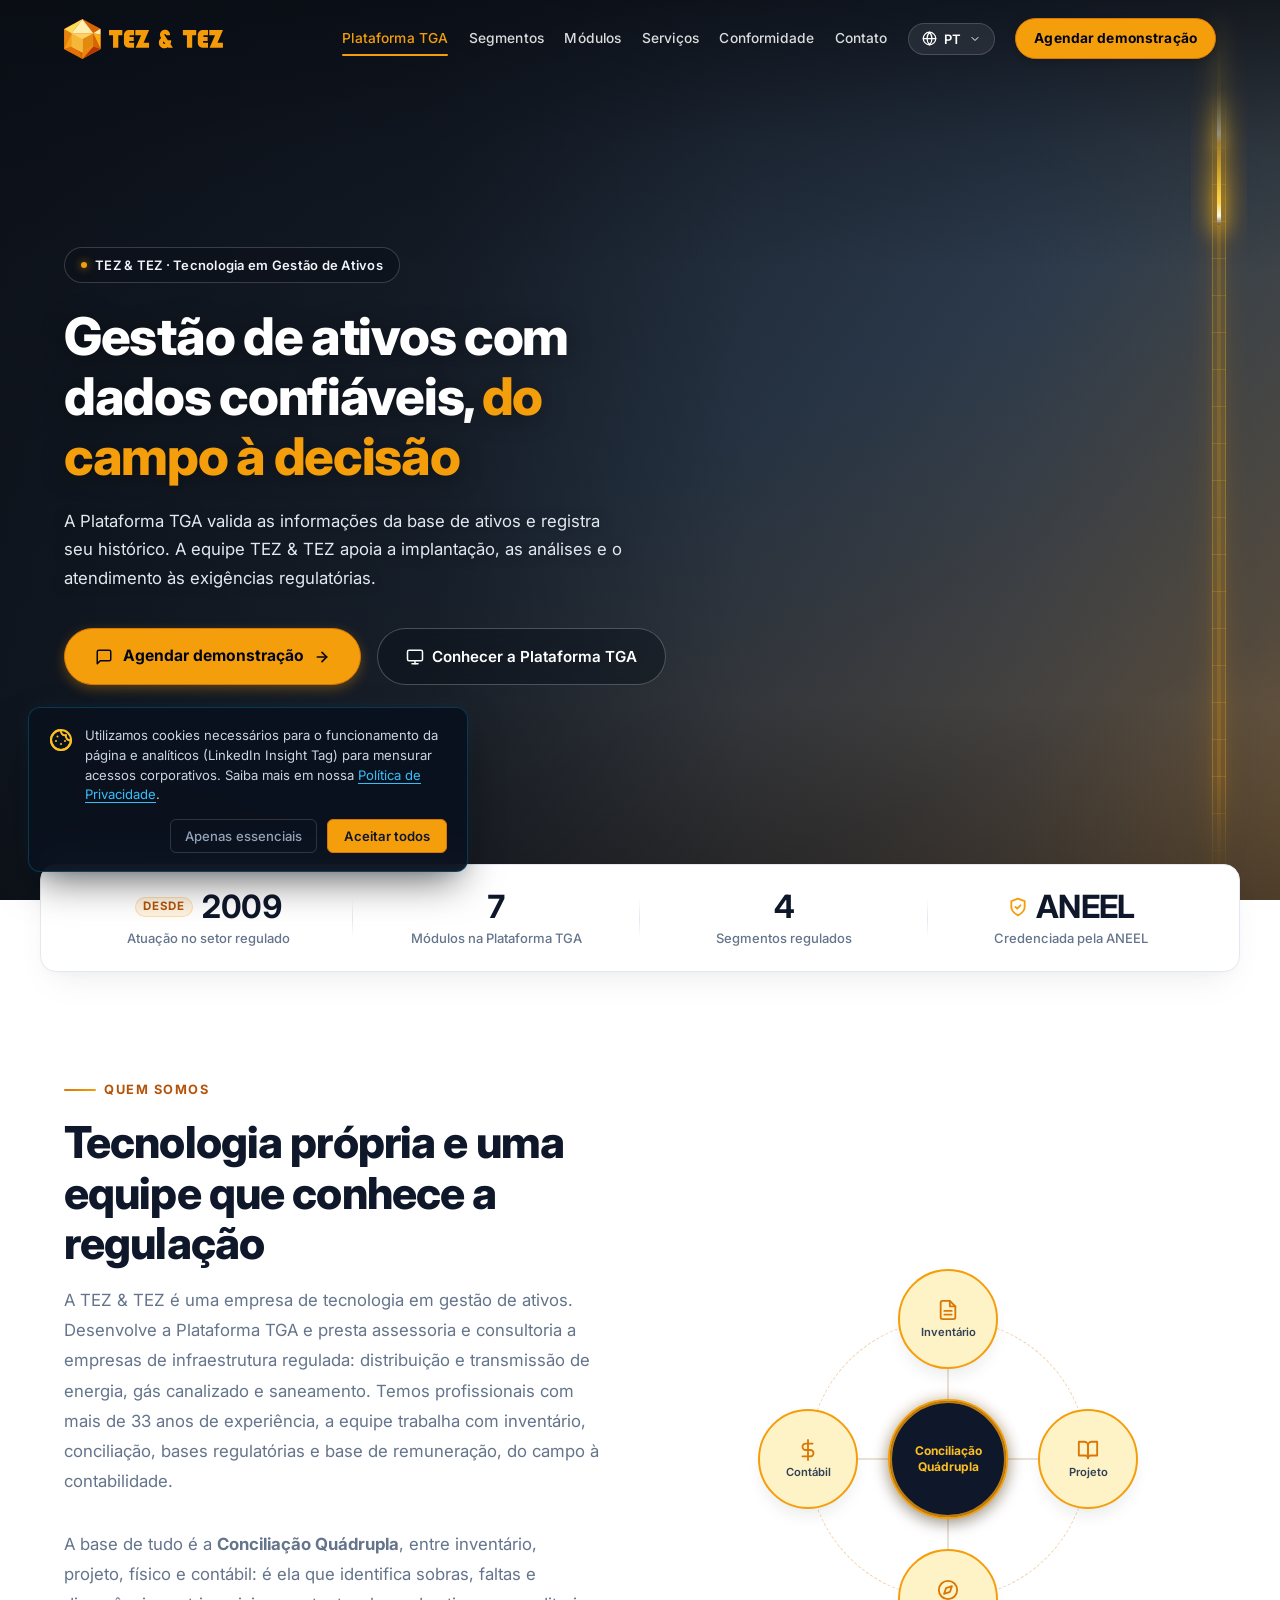
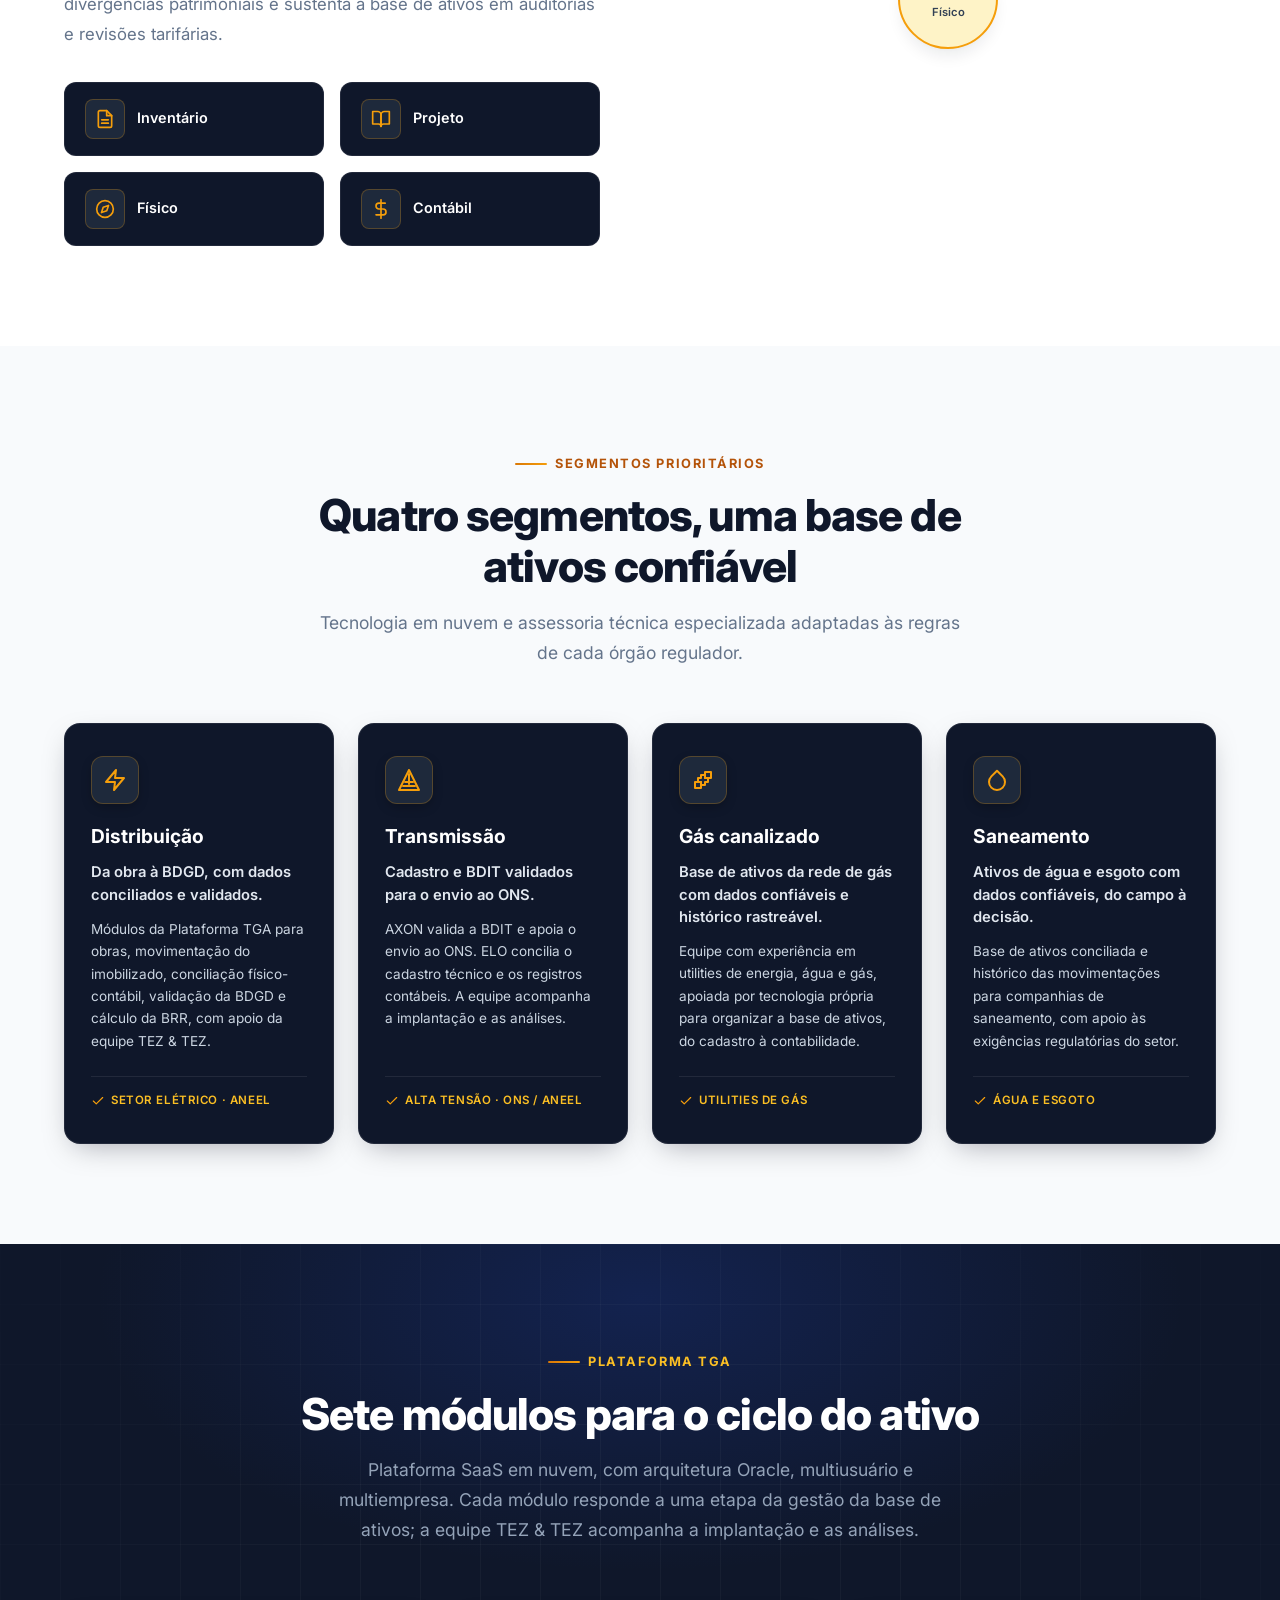
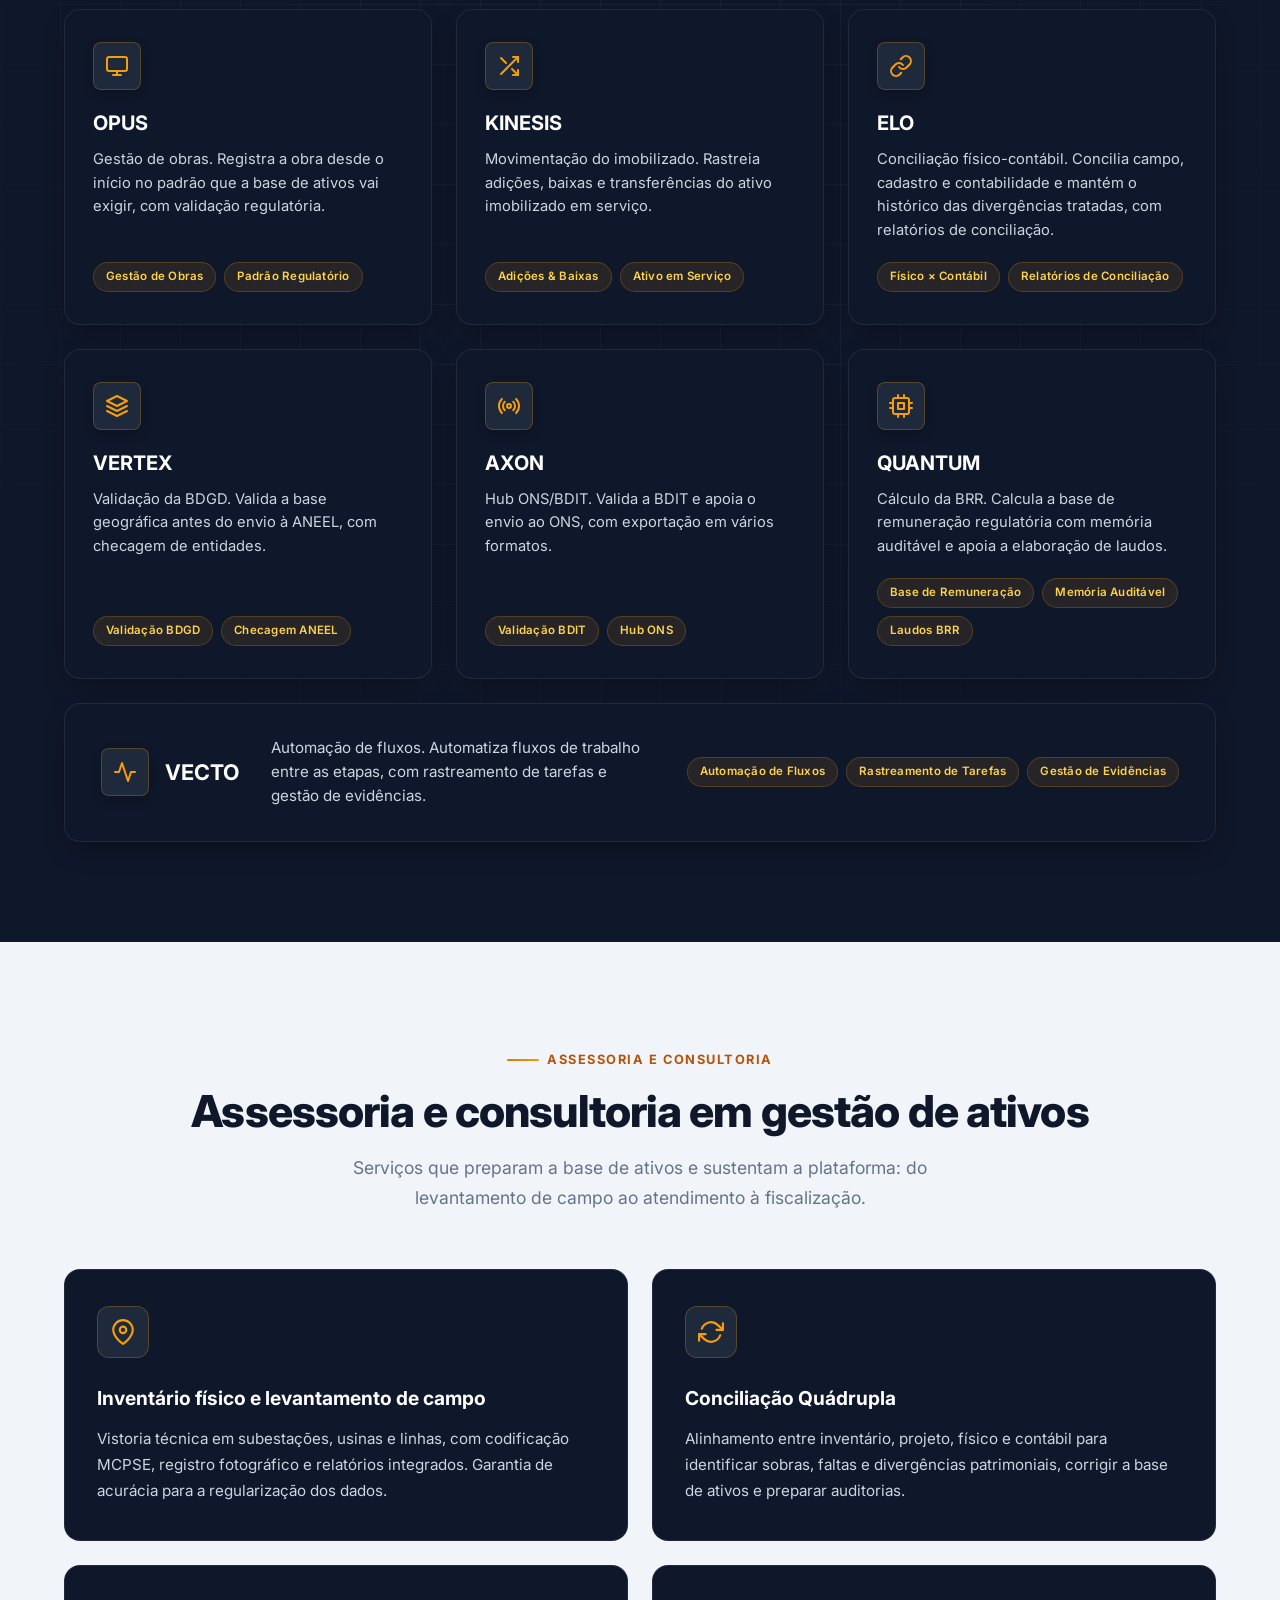
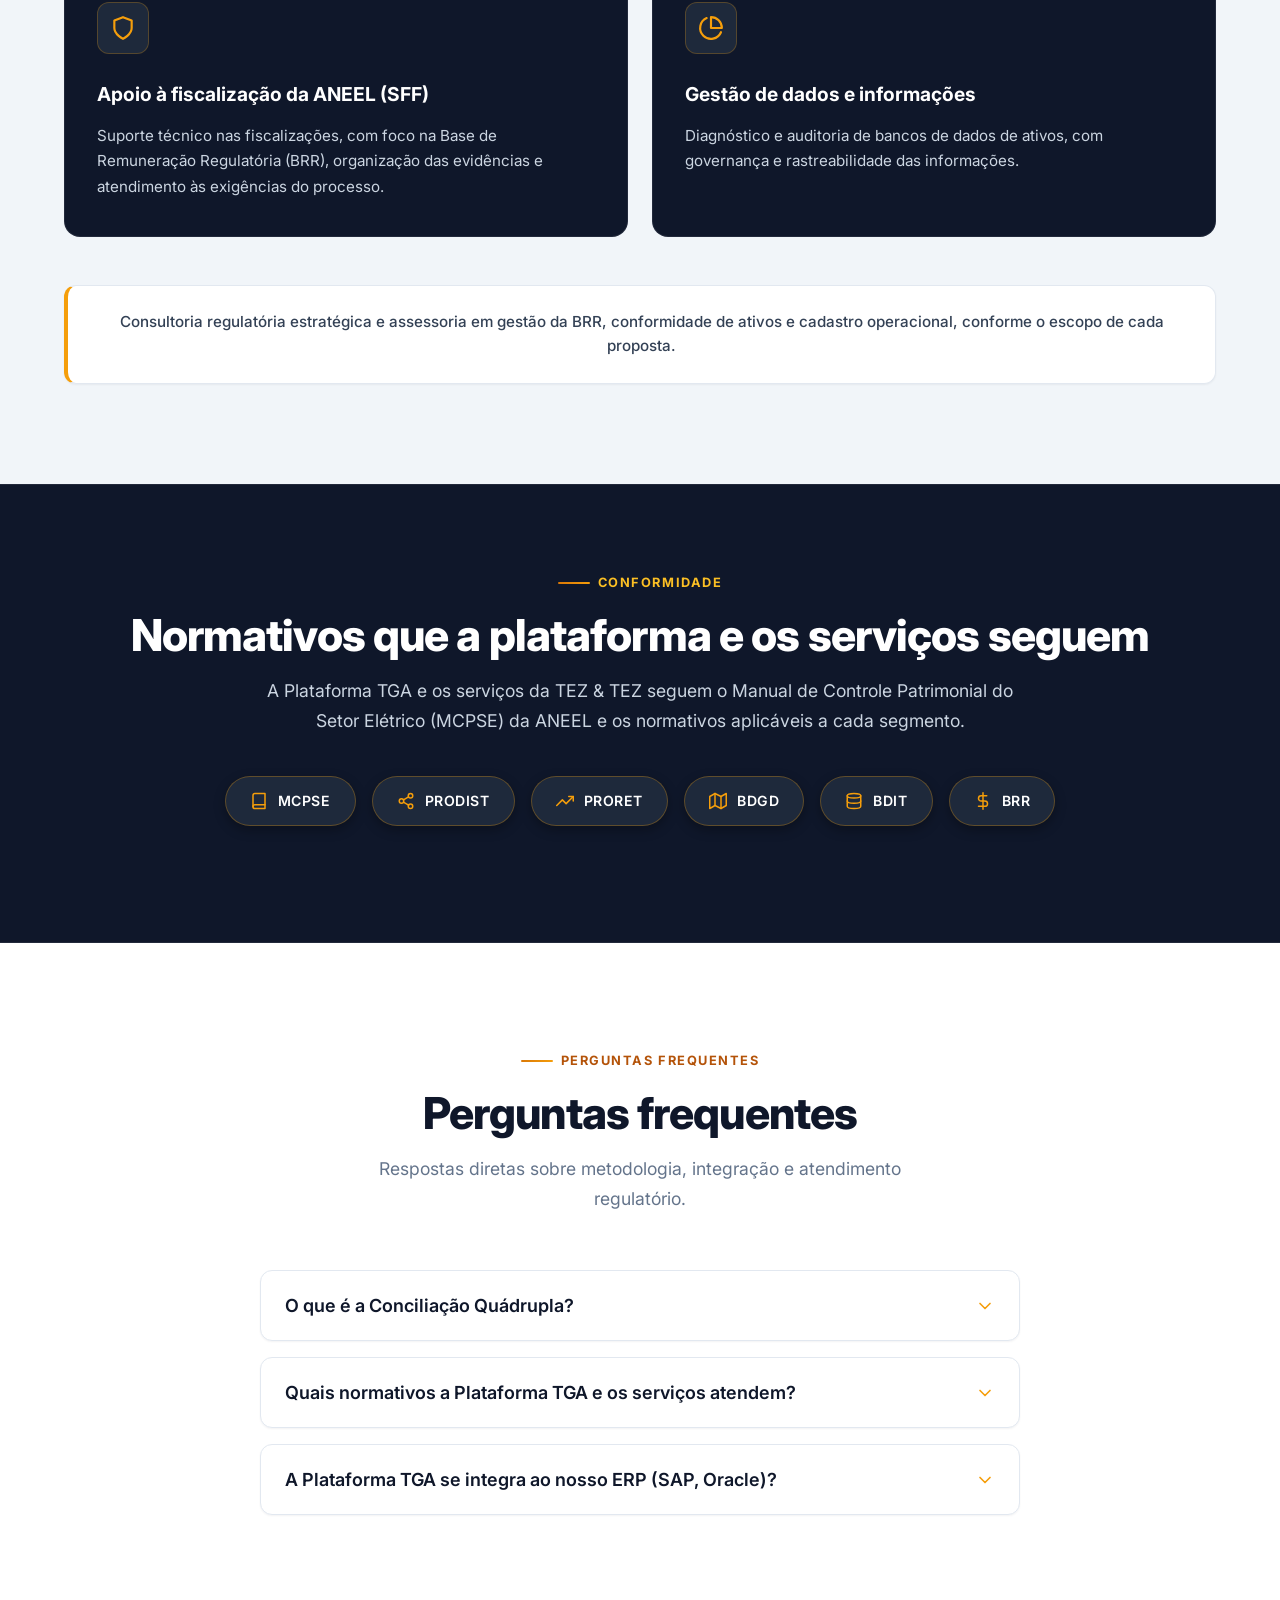
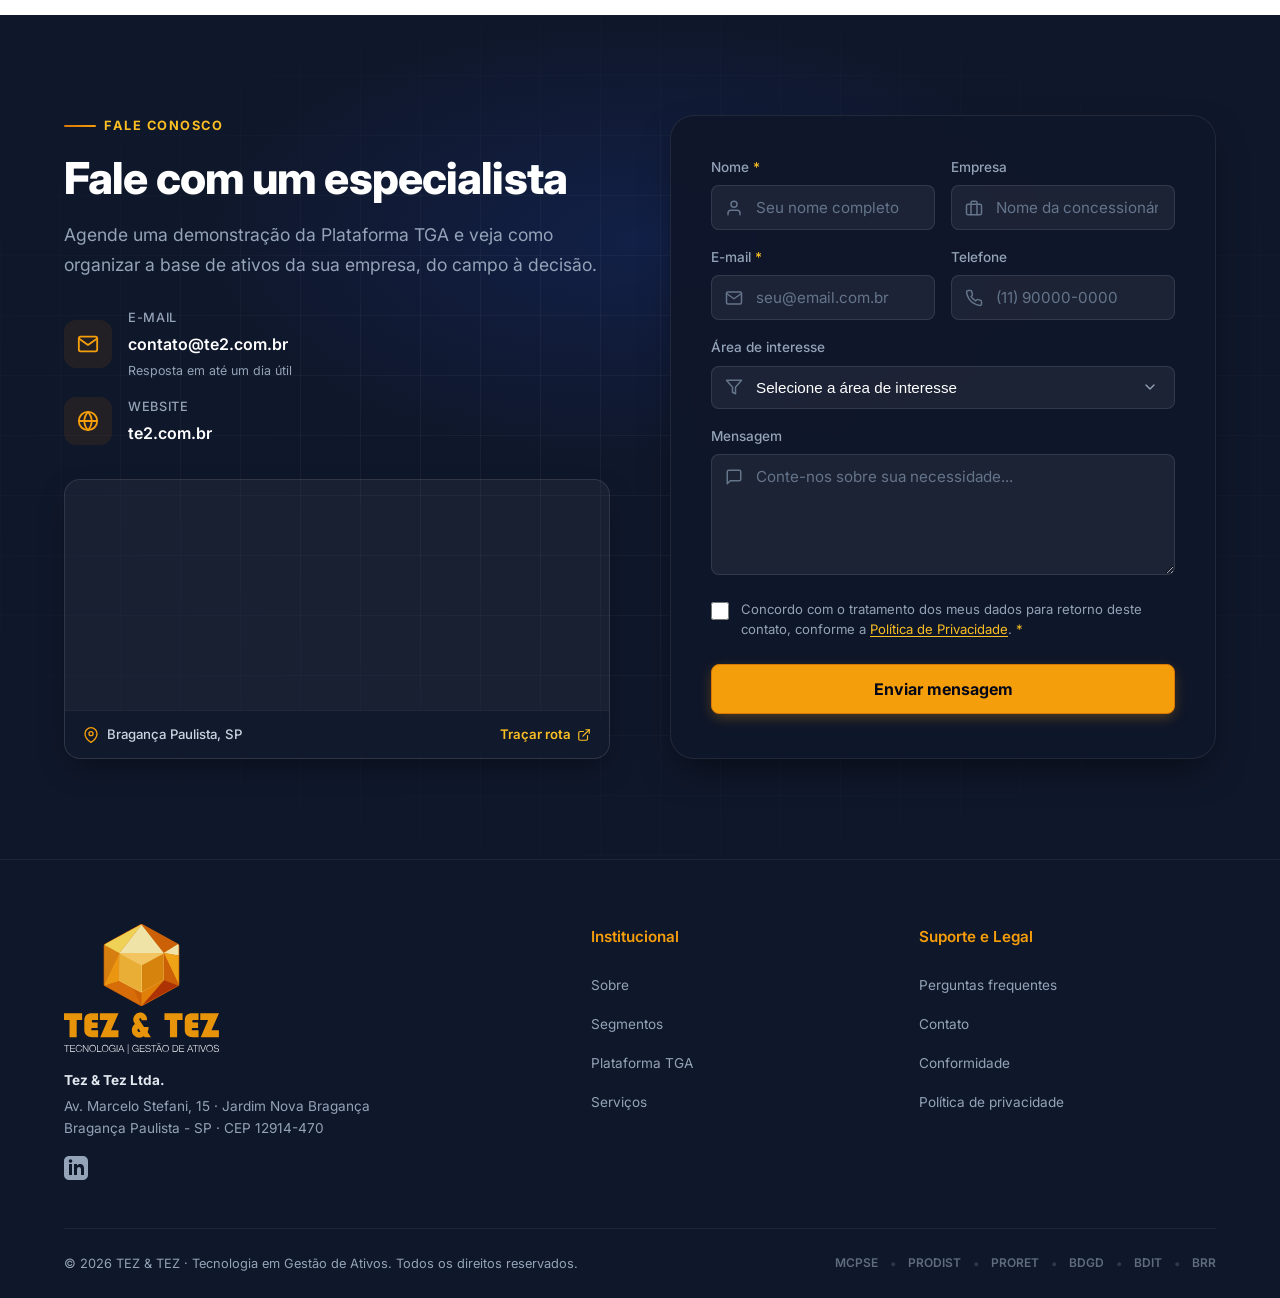
==== commit 4ed181b7: "Add files via upload" ====
--- a/index.html
+++ b/index.html
@@ -935,8 +935,8 @@
             <div class="contact-map-frame-wrap">
               <iframe class="contact-map-frame"
                 src="https://maps.google.com/maps?q=Av.+Marcelo+Stefani,+15+-+Jardim+Nova+Bragan%C3%A7a,+Bragan%C3%A7a+Paulista+-+SP&amp;t=&amp;z=15&amp;ie=UTF8&amp;iwloc=&amp;output=embed"
-                style="border:0;" allowfullscreen="" loading="lazy"
-                referrerpolicy="no-referrer-when-downgrade" title="Localiza??o da TEZ &amp; TEZ no Google Maps">
+                style="border:0;" allowfullscreen="" loading="lazy" referrerpolicy="no-referrer-when-downgrade"
+                title="Localização da TEZ &amp; TEZ no Google Maps">
               </iframe>
             </div>
             <div class="contact-map-footer">
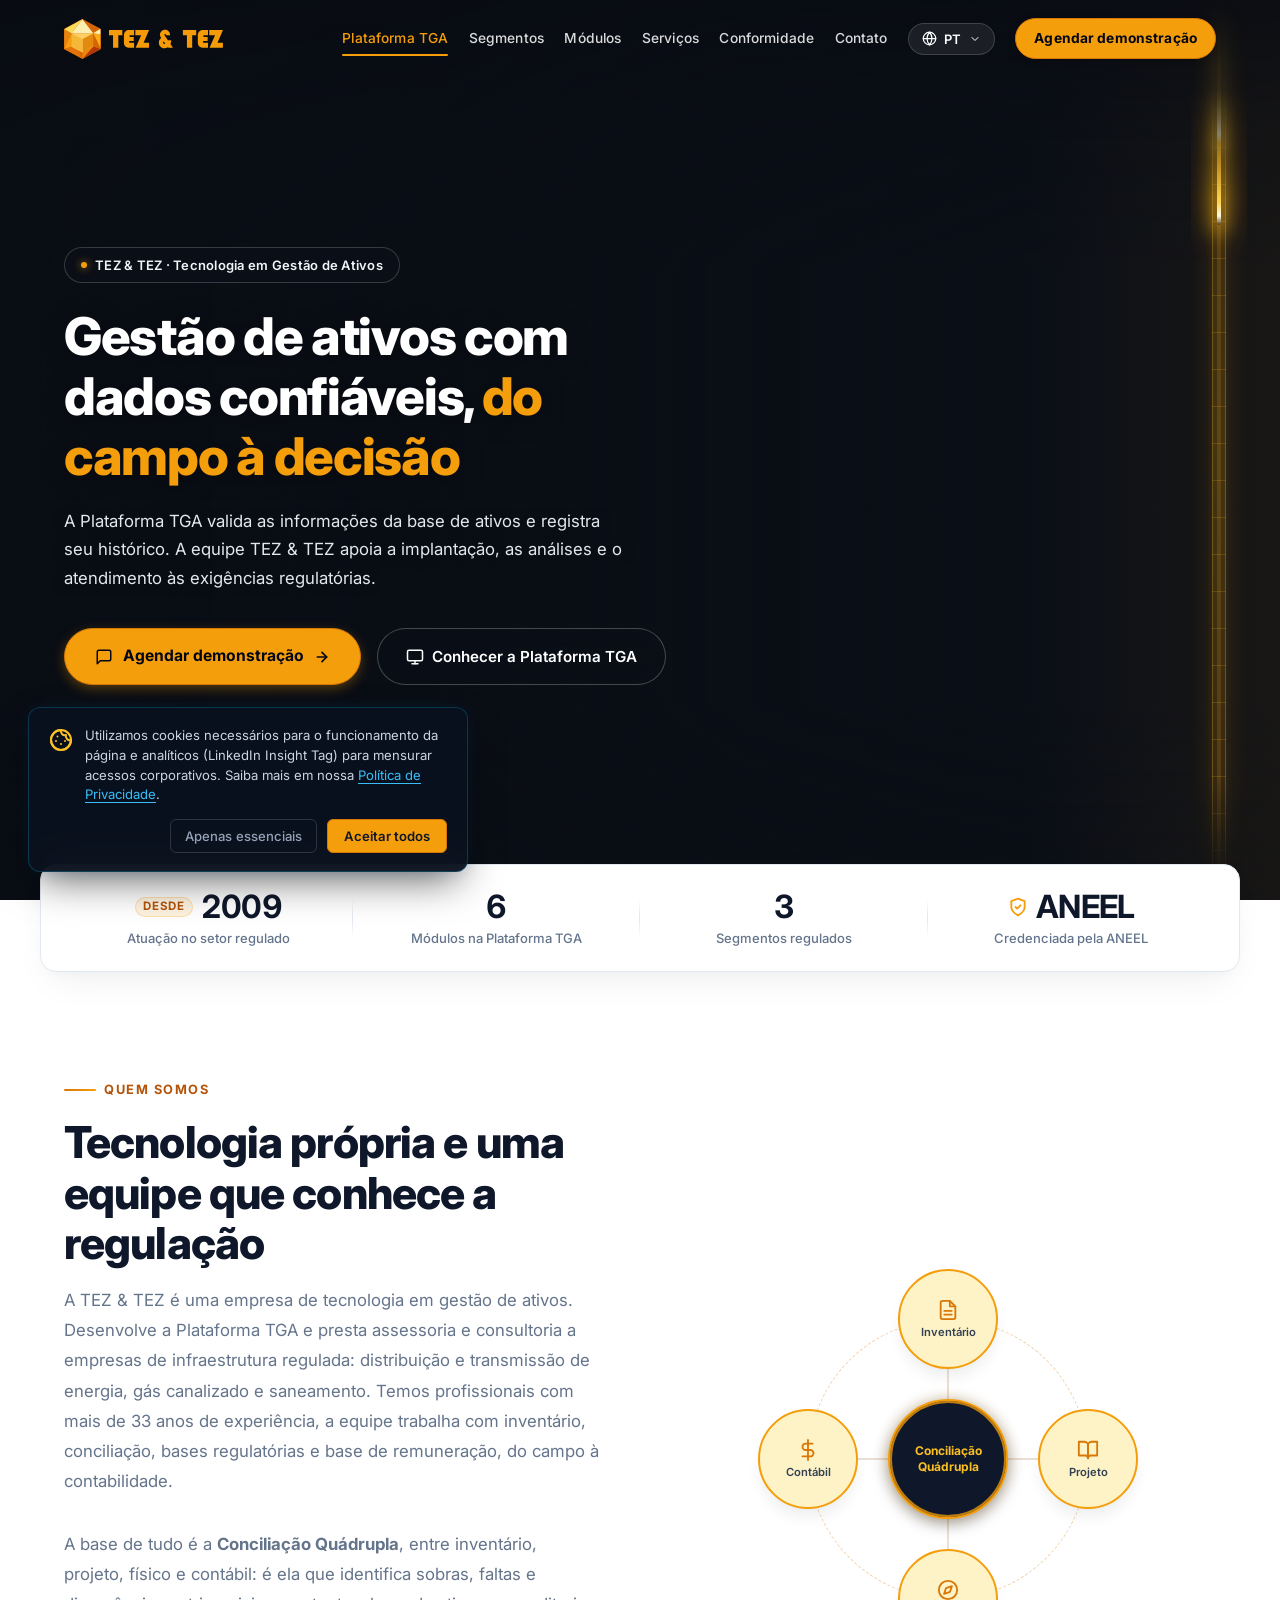
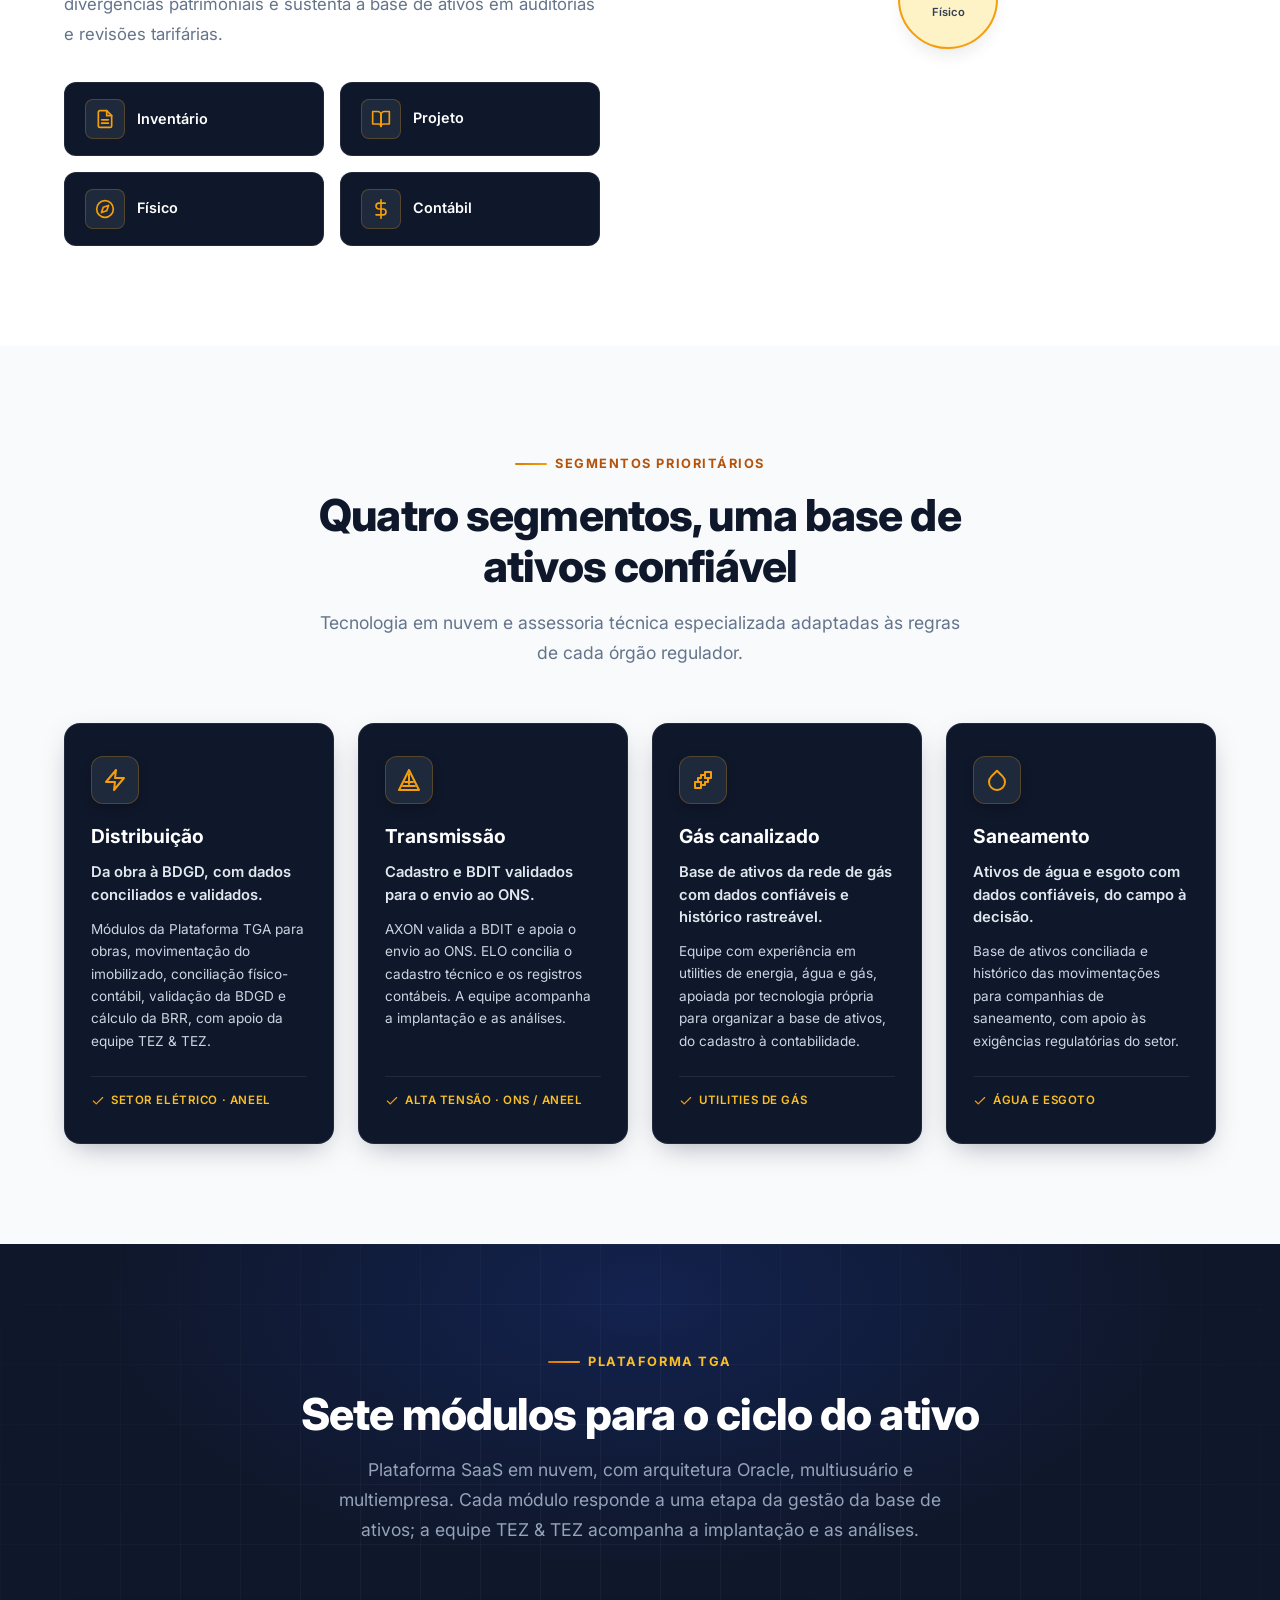
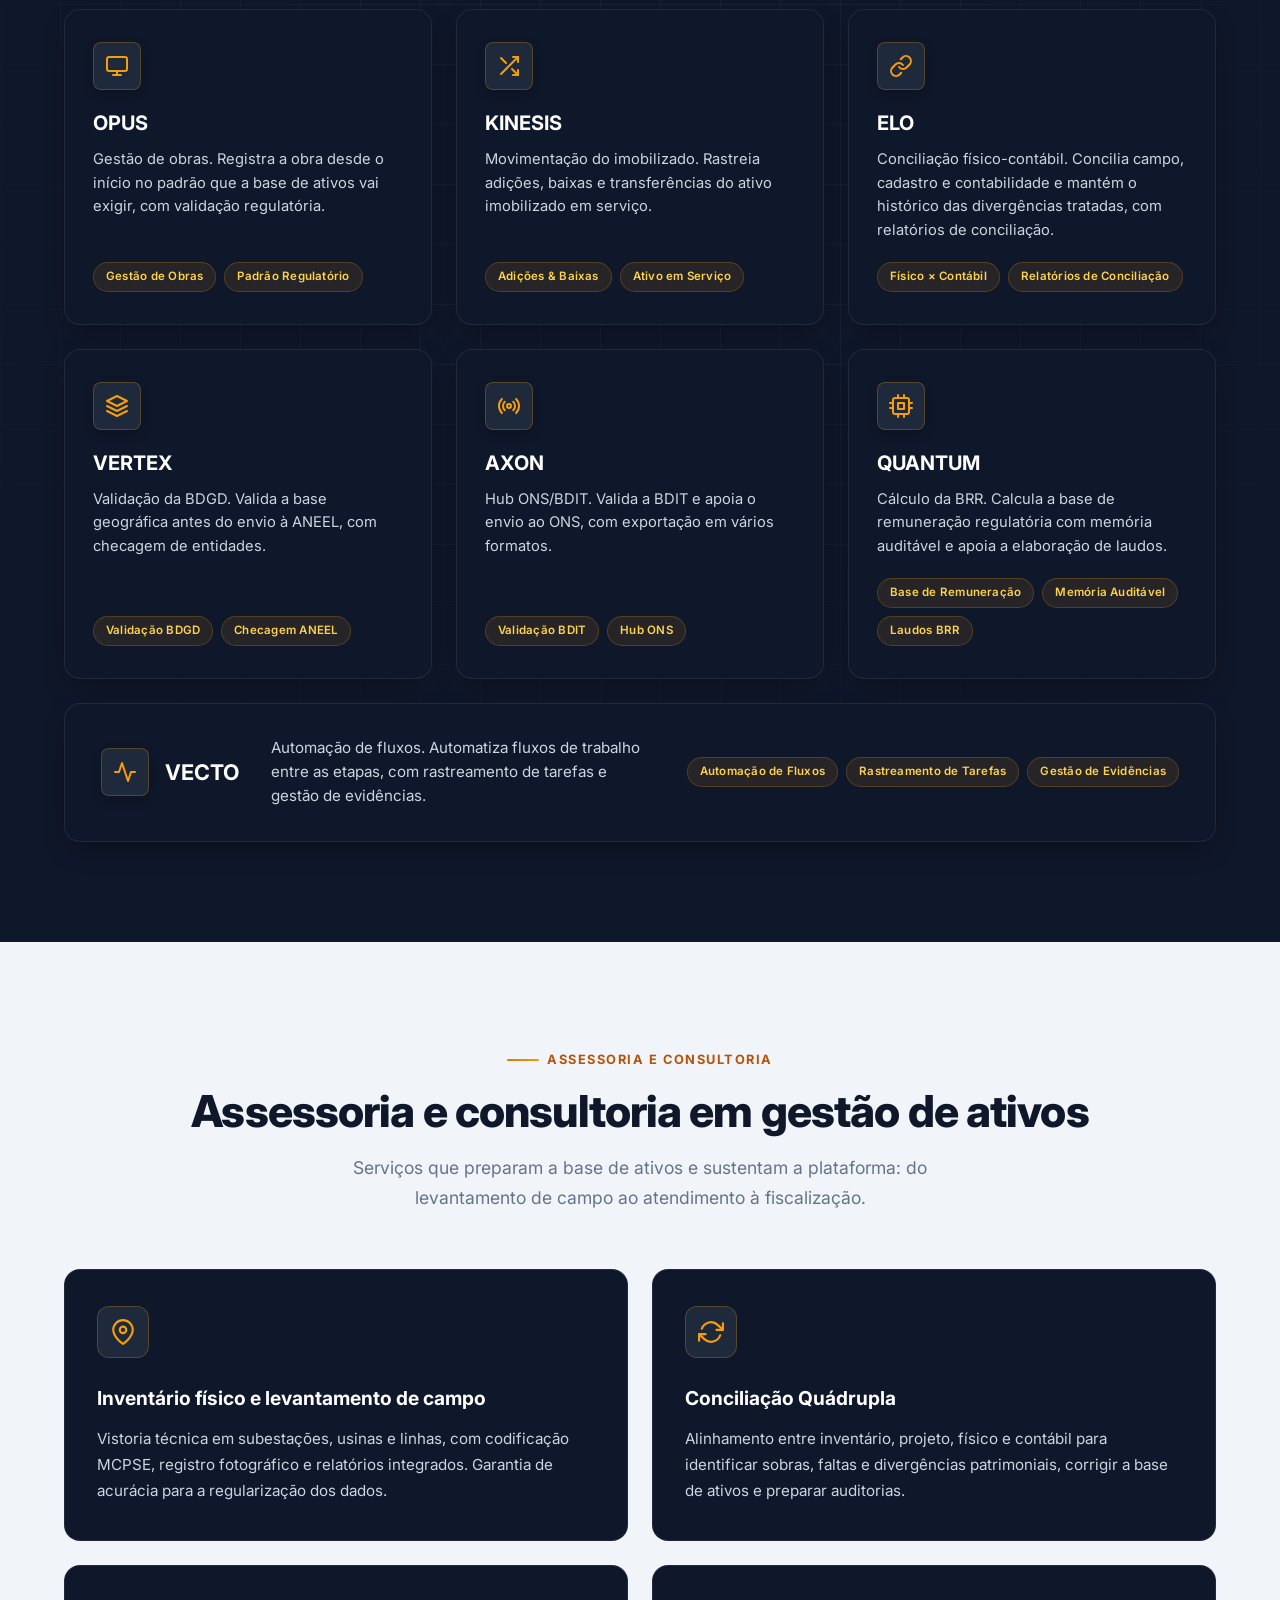
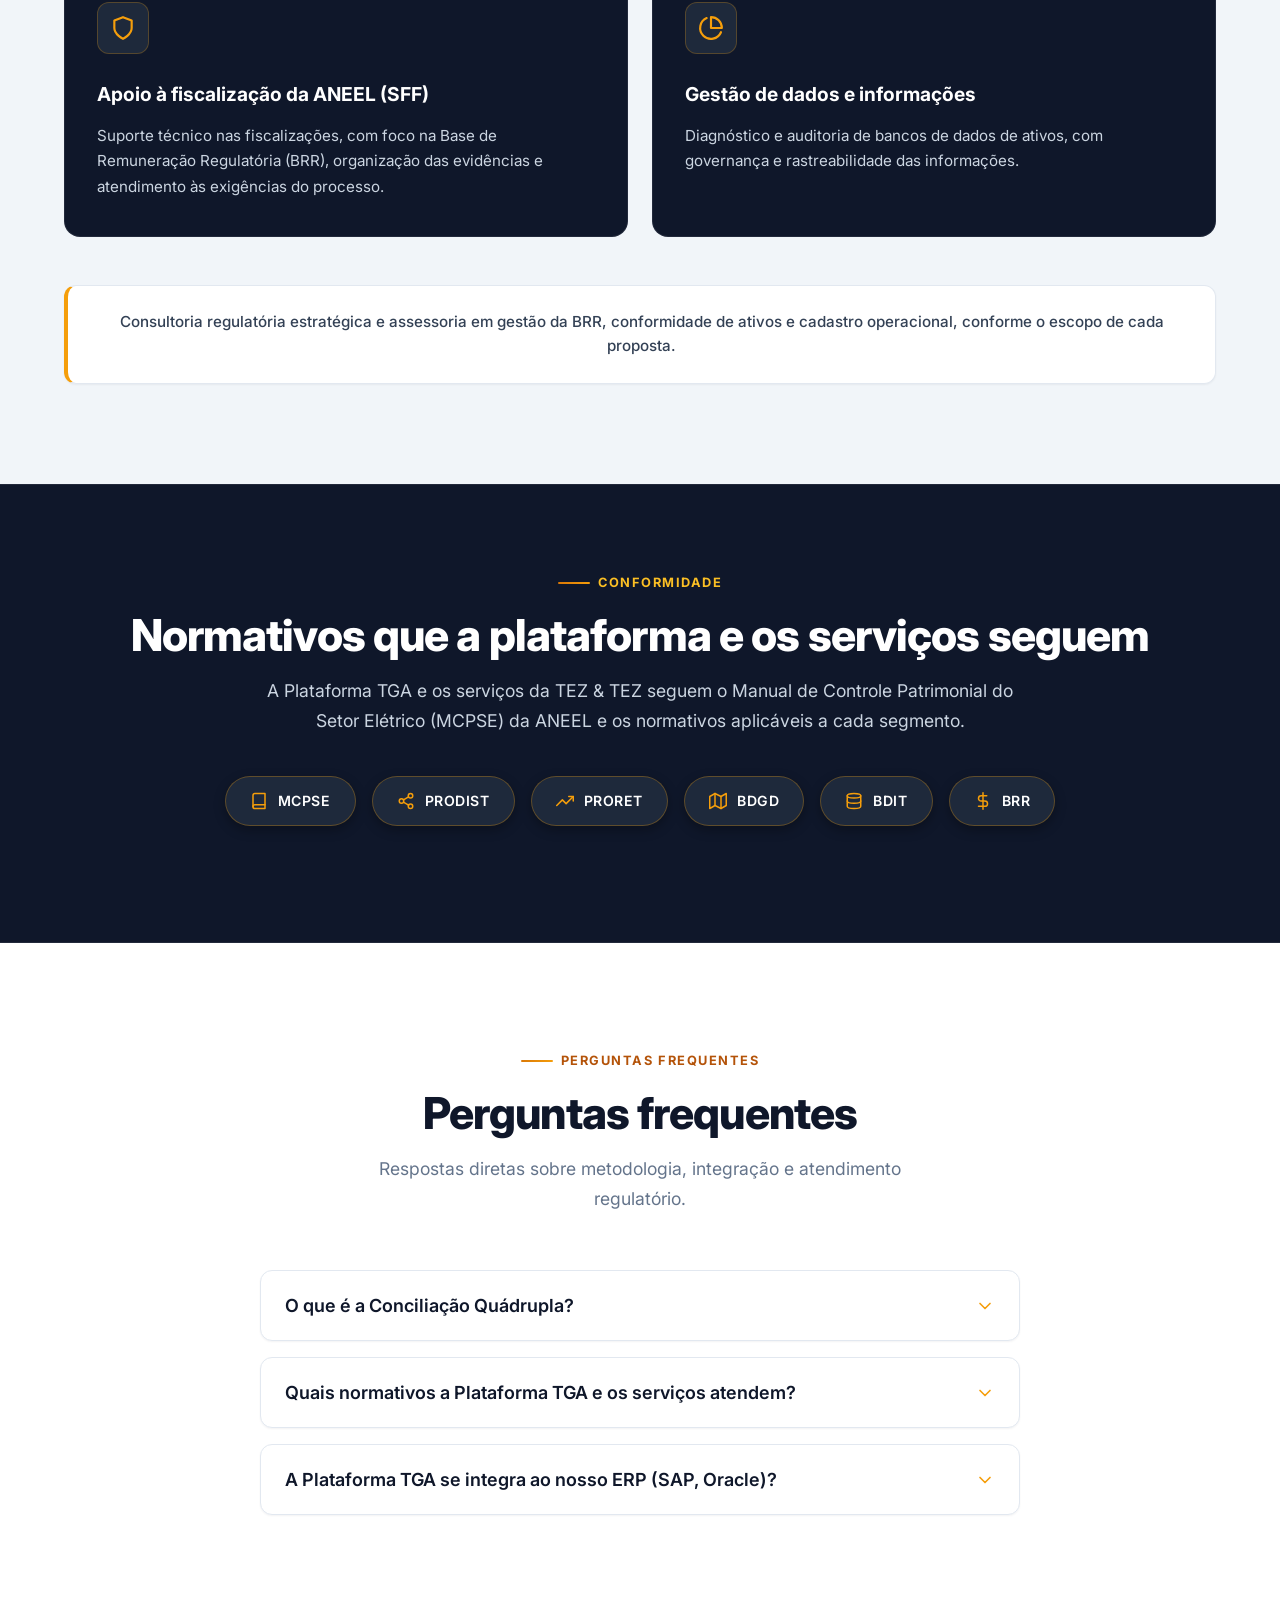
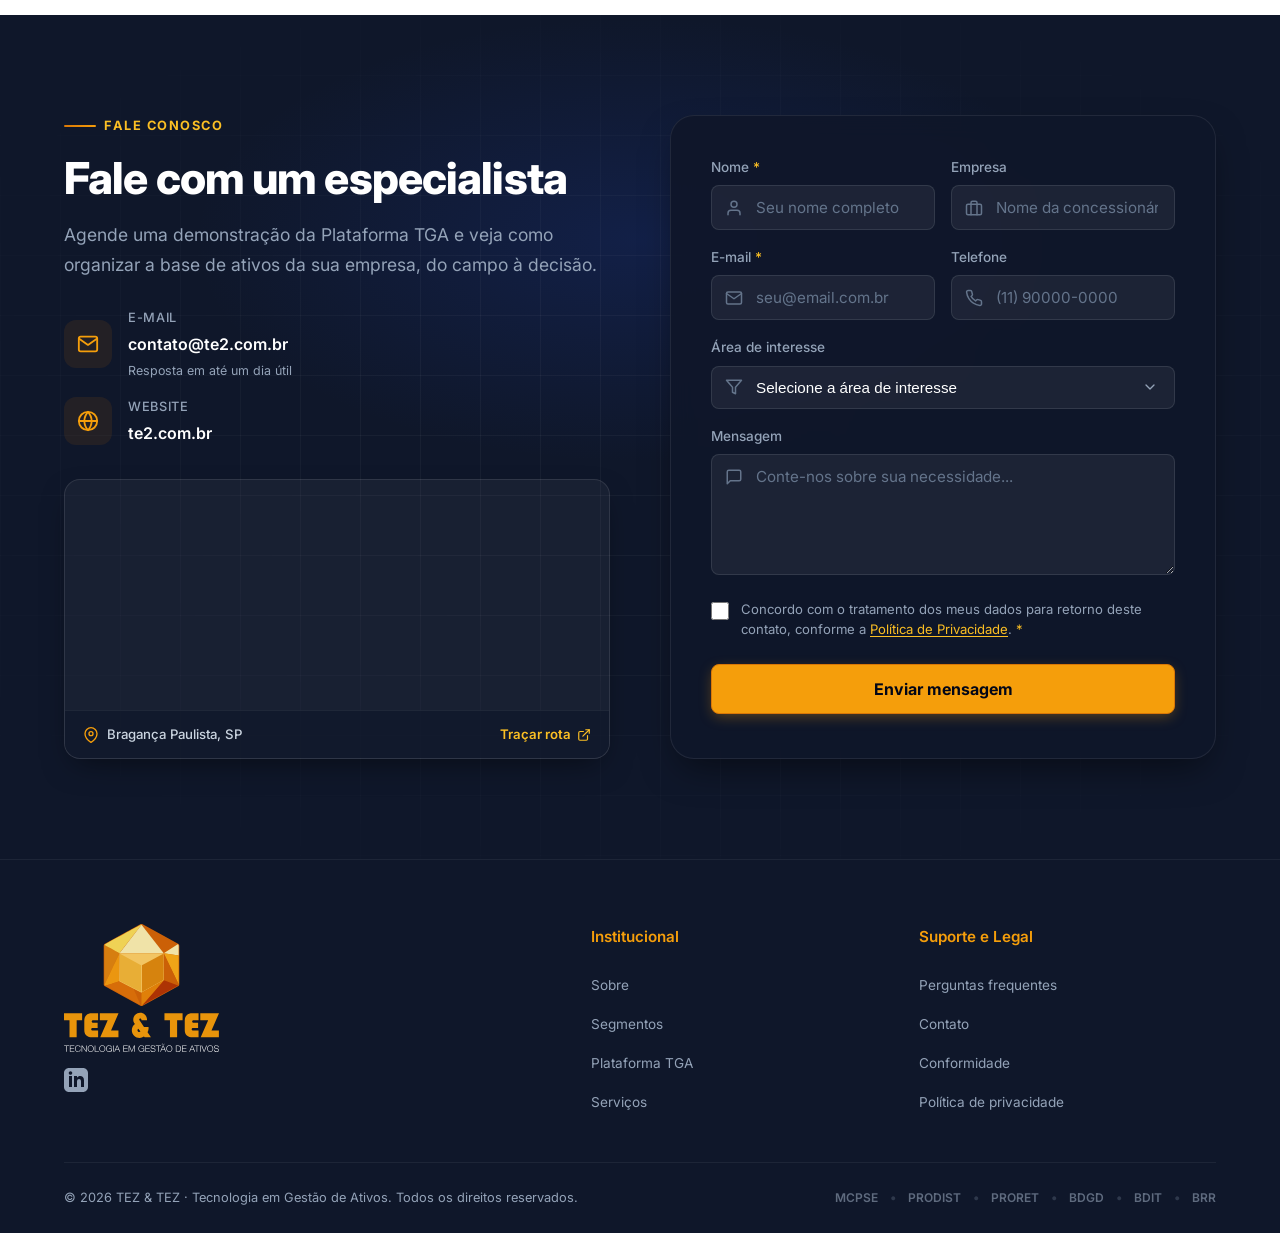
==== commit 76cee865: "Add files via upload" ====
--- a/index.html
+++ b/index.html
@@ -1099,15 +1099,6 @@
             <img src="assets/img/logo-TEZ-descritor-svg.svg" alt="TEZ &amp; TEZ — Tecnologia em Gestão de Ativos"
               width="160" height="135">
           </a>
-          <div class="footer-address">
-            <strong>Tez &amp; Tez Ltda.</strong><br>
-            <a href="https://maps.google.com/?q=Av.+Marcelo+Stefani,+15+-+Jardim+Nova+Bragan%C3%A7a,+Bragan%C3%A7a+Paulista+-+SP,+12914-470"
-              target="_blank" rel="noopener noreferrer" class="footer-address-link"
-              title="Abrir localização no Google Maps">
-              <span class="notranslate" translate="no">Av. Marcelo Stefani, 15 · Jardim Nova Bragança<br>
-                Bragança Paulista - SP · CEP 12914-470</span>
-            </a>
-          </div>
           <div class="footer-social">
             <a href="https://br.linkedin.com/company/teztez" target="_blank" rel="noopener noreferrer"
               aria-label="LinkedIn corporativo">
--- a/styles.css
+++ b/styles.css
@@ -690,6 +690,7 @@
   z-index: 0;
   overflow: hidden;
   pointer-events: none;
+  background-color: #0b0f17;
 }
 
 .hero-bg-video {
@@ -698,6 +699,13 @@
   object-fit: cover;
   object-position: center 44%;
   display: block;
+  opacity: 1;
+  transition: opacity 1s cubic-bezier(0.4, 0, 0.2, 1);
+  will-change: opacity;
+}
+
+.hero-bg-video.is-fading {
+  opacity: 0;
 }
 
 /* Máscara Óptica Direcional (Scrim Cinematográfico Neutro — sem matiz azul)
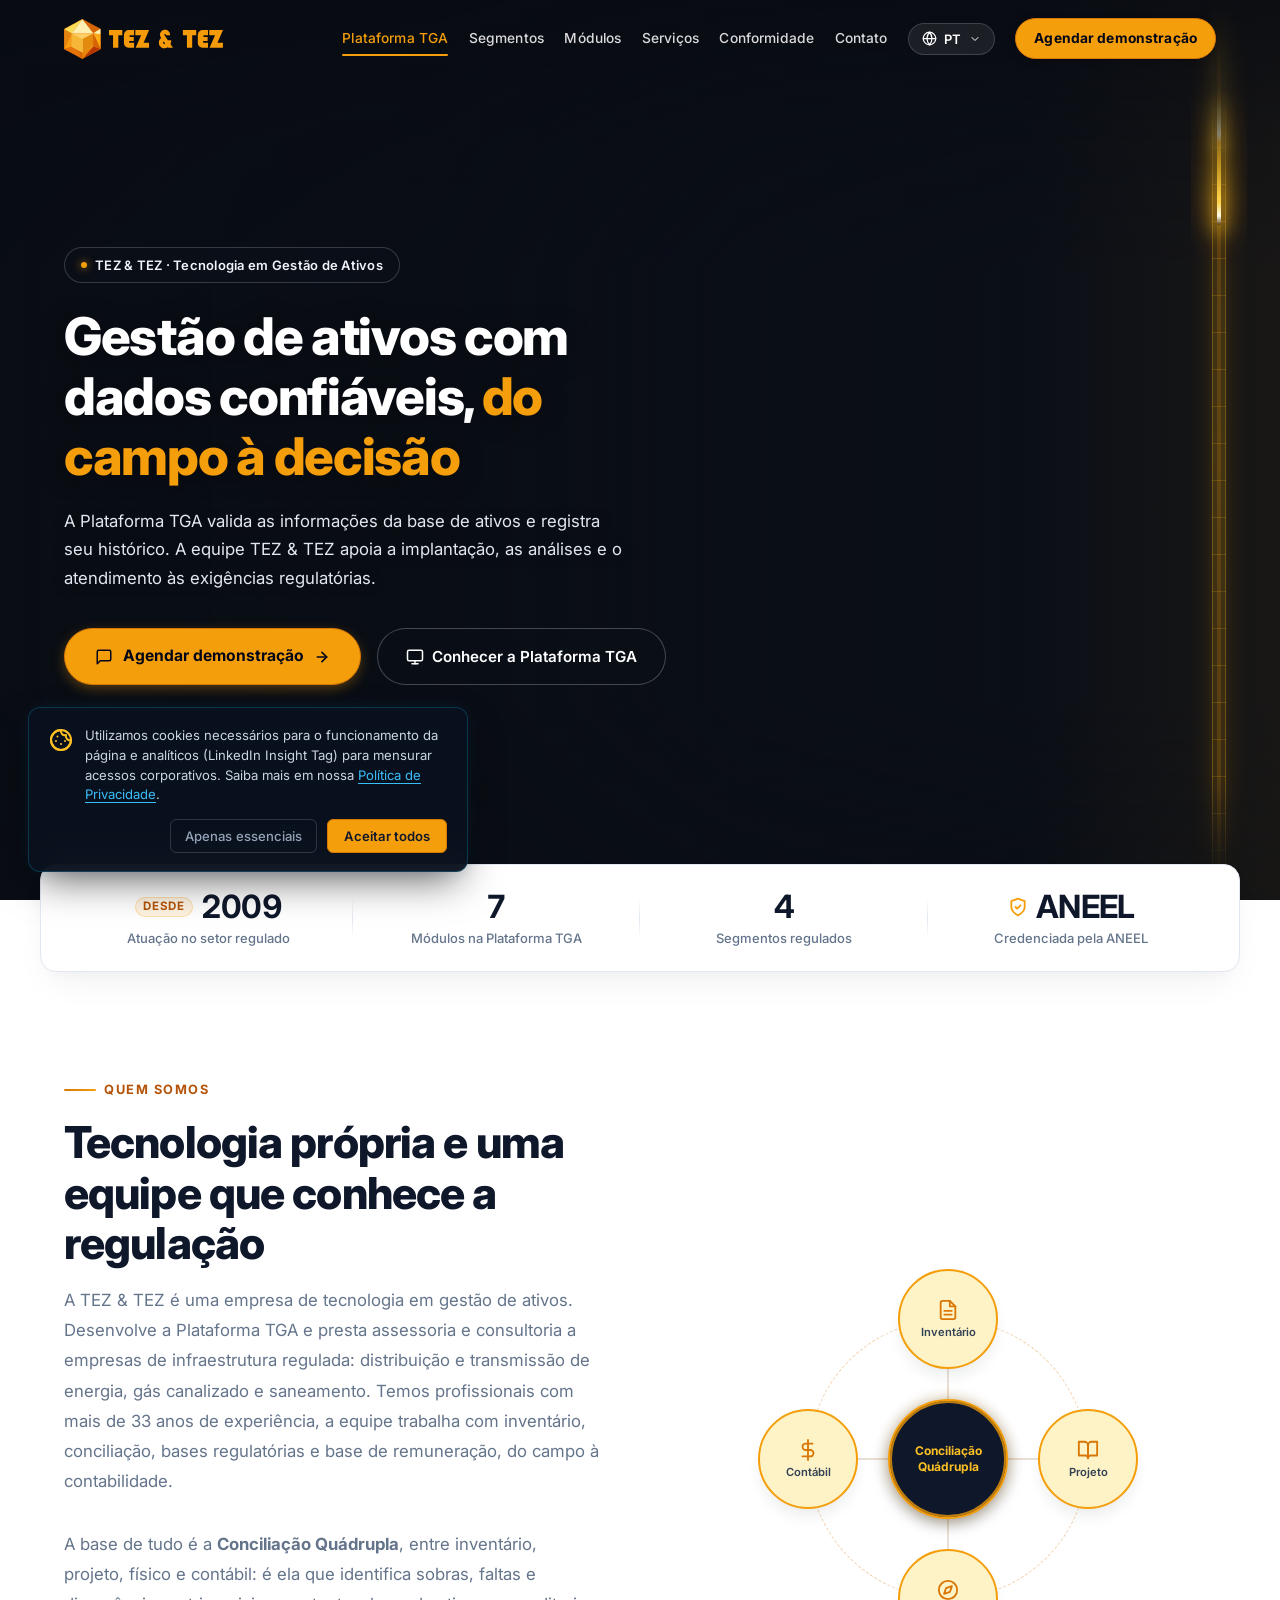
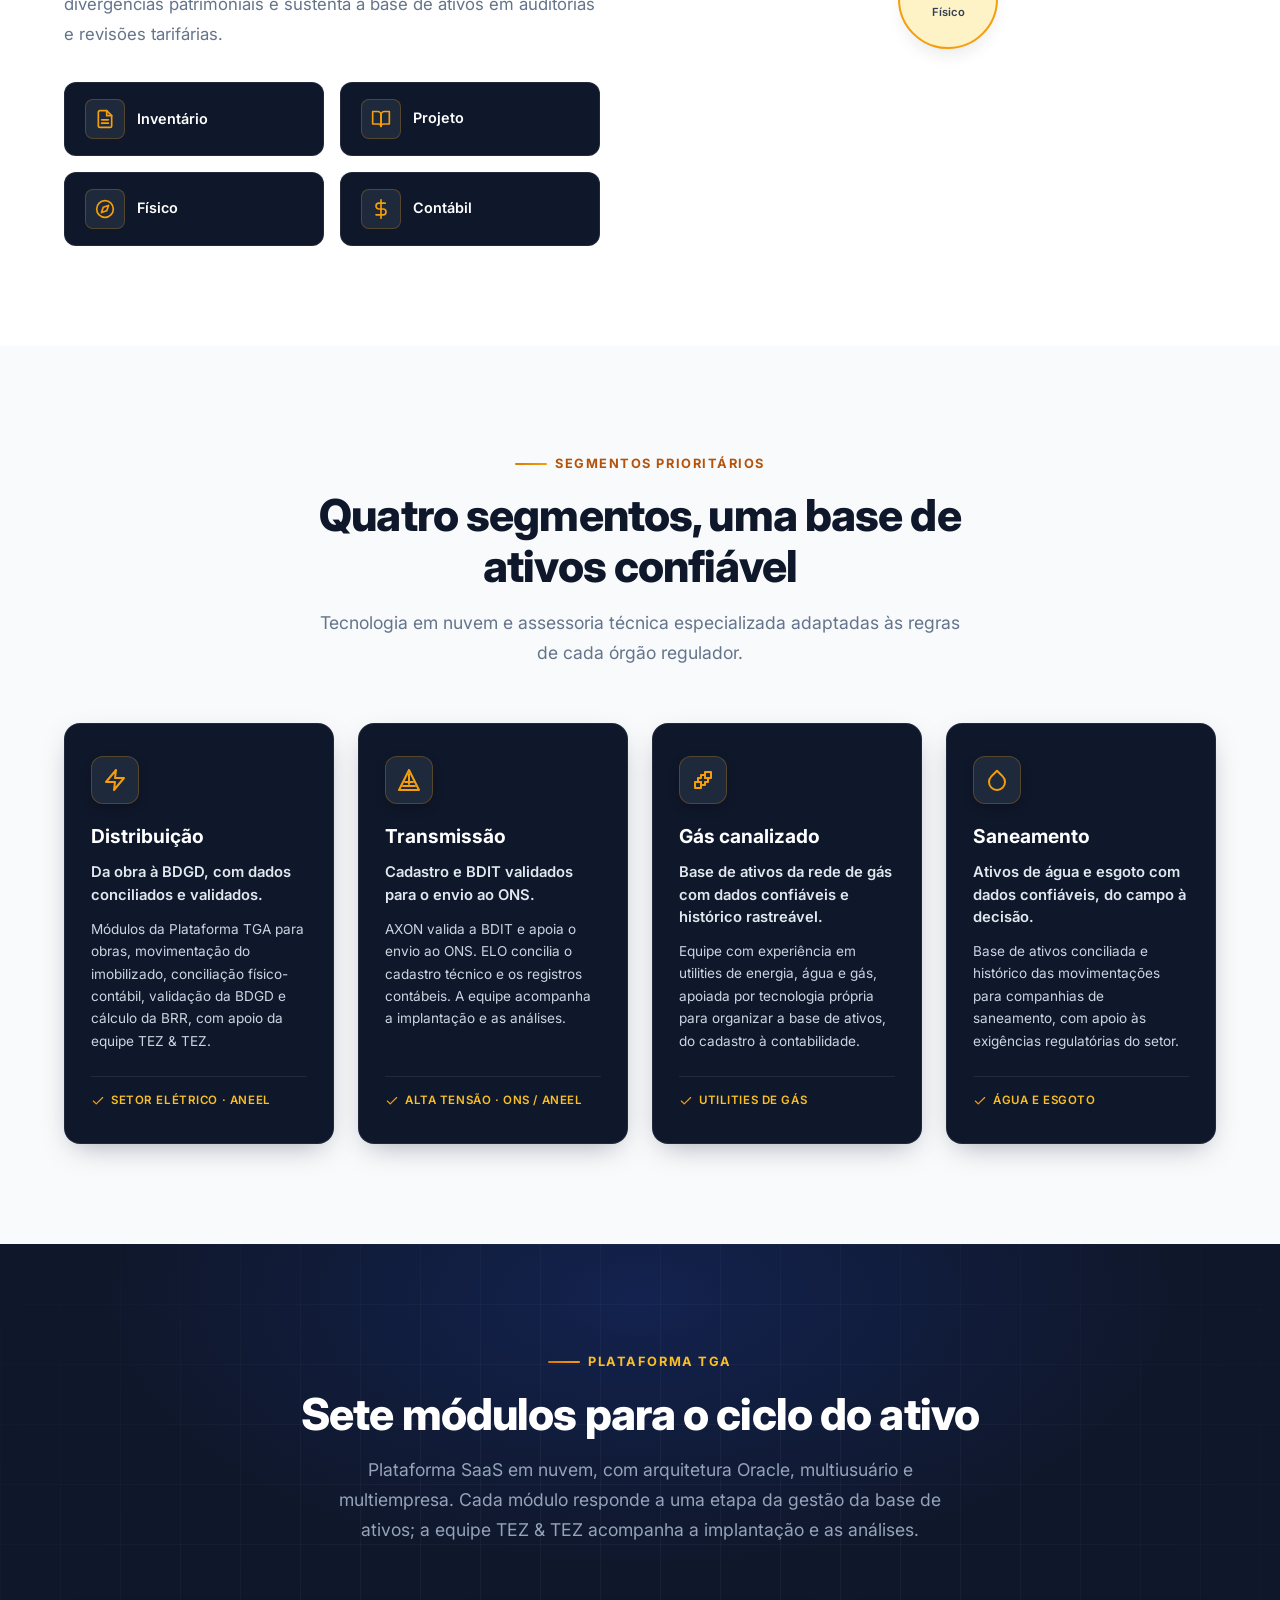
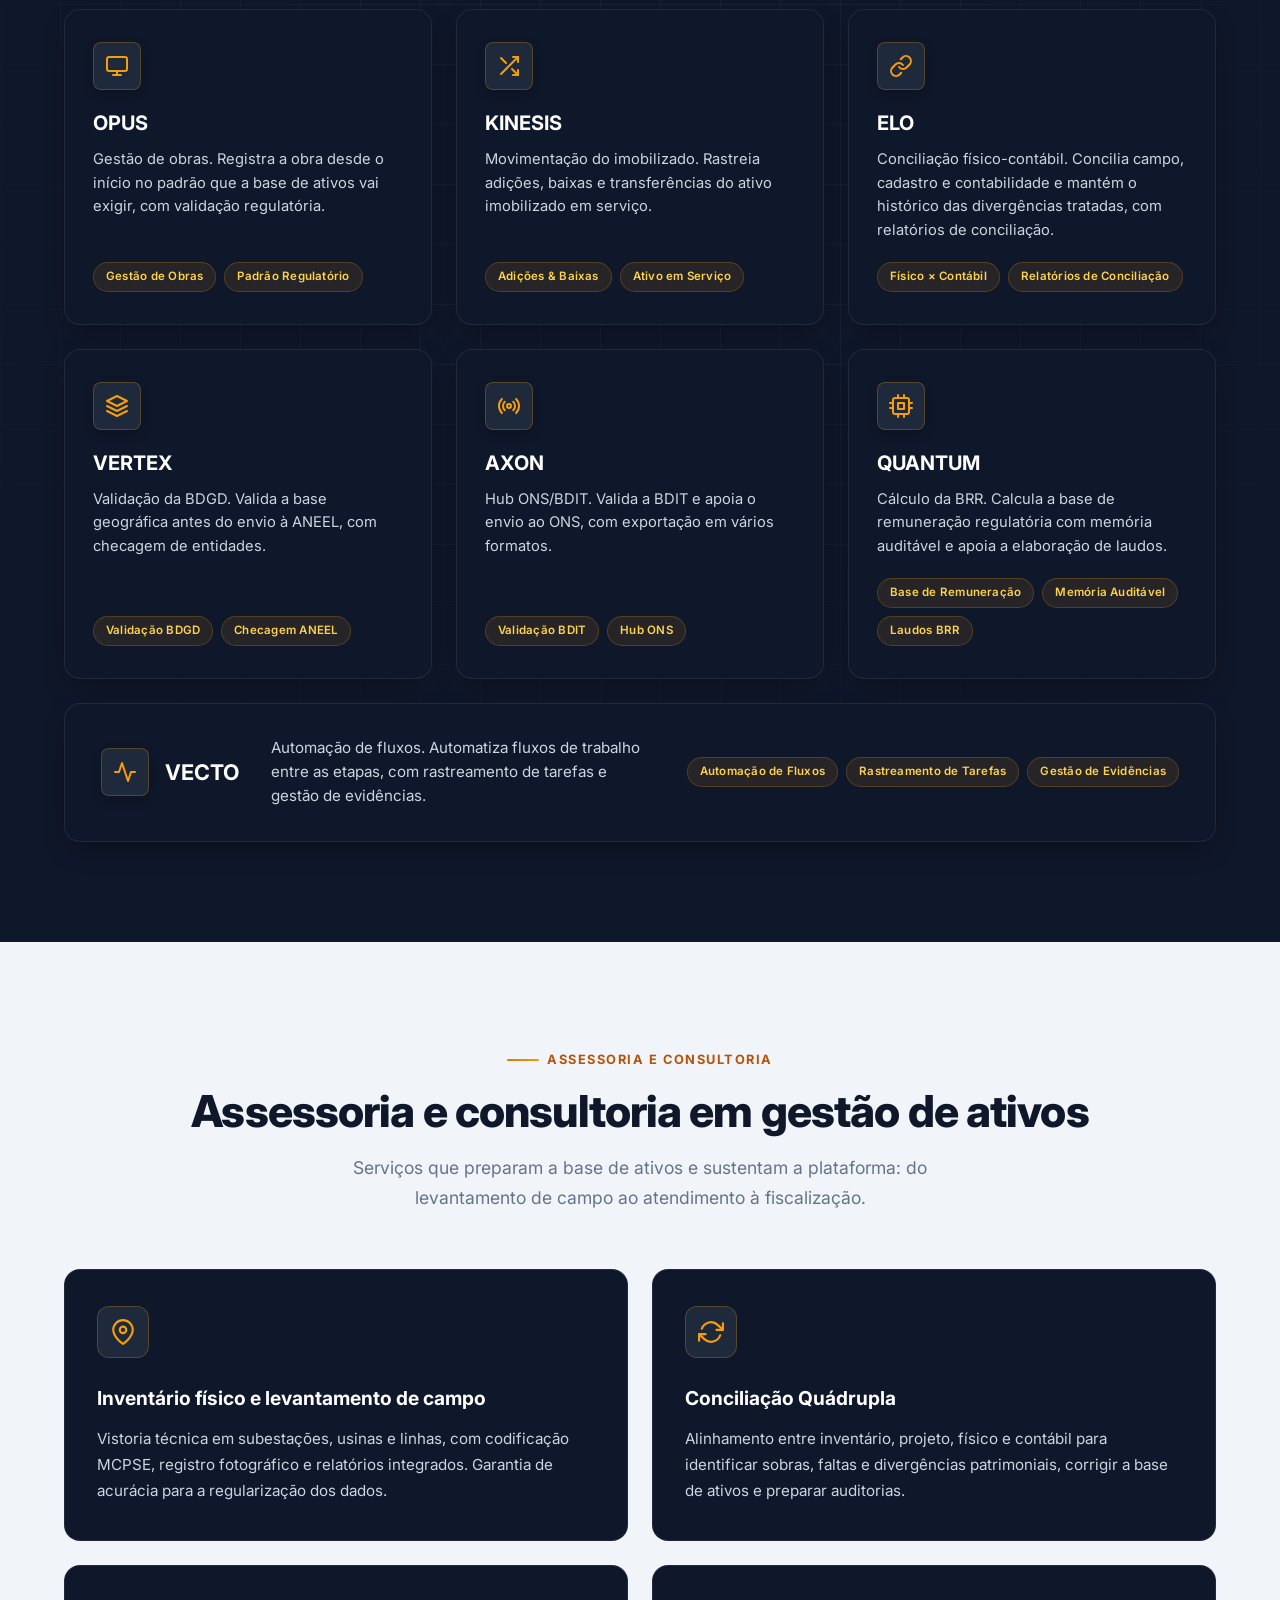
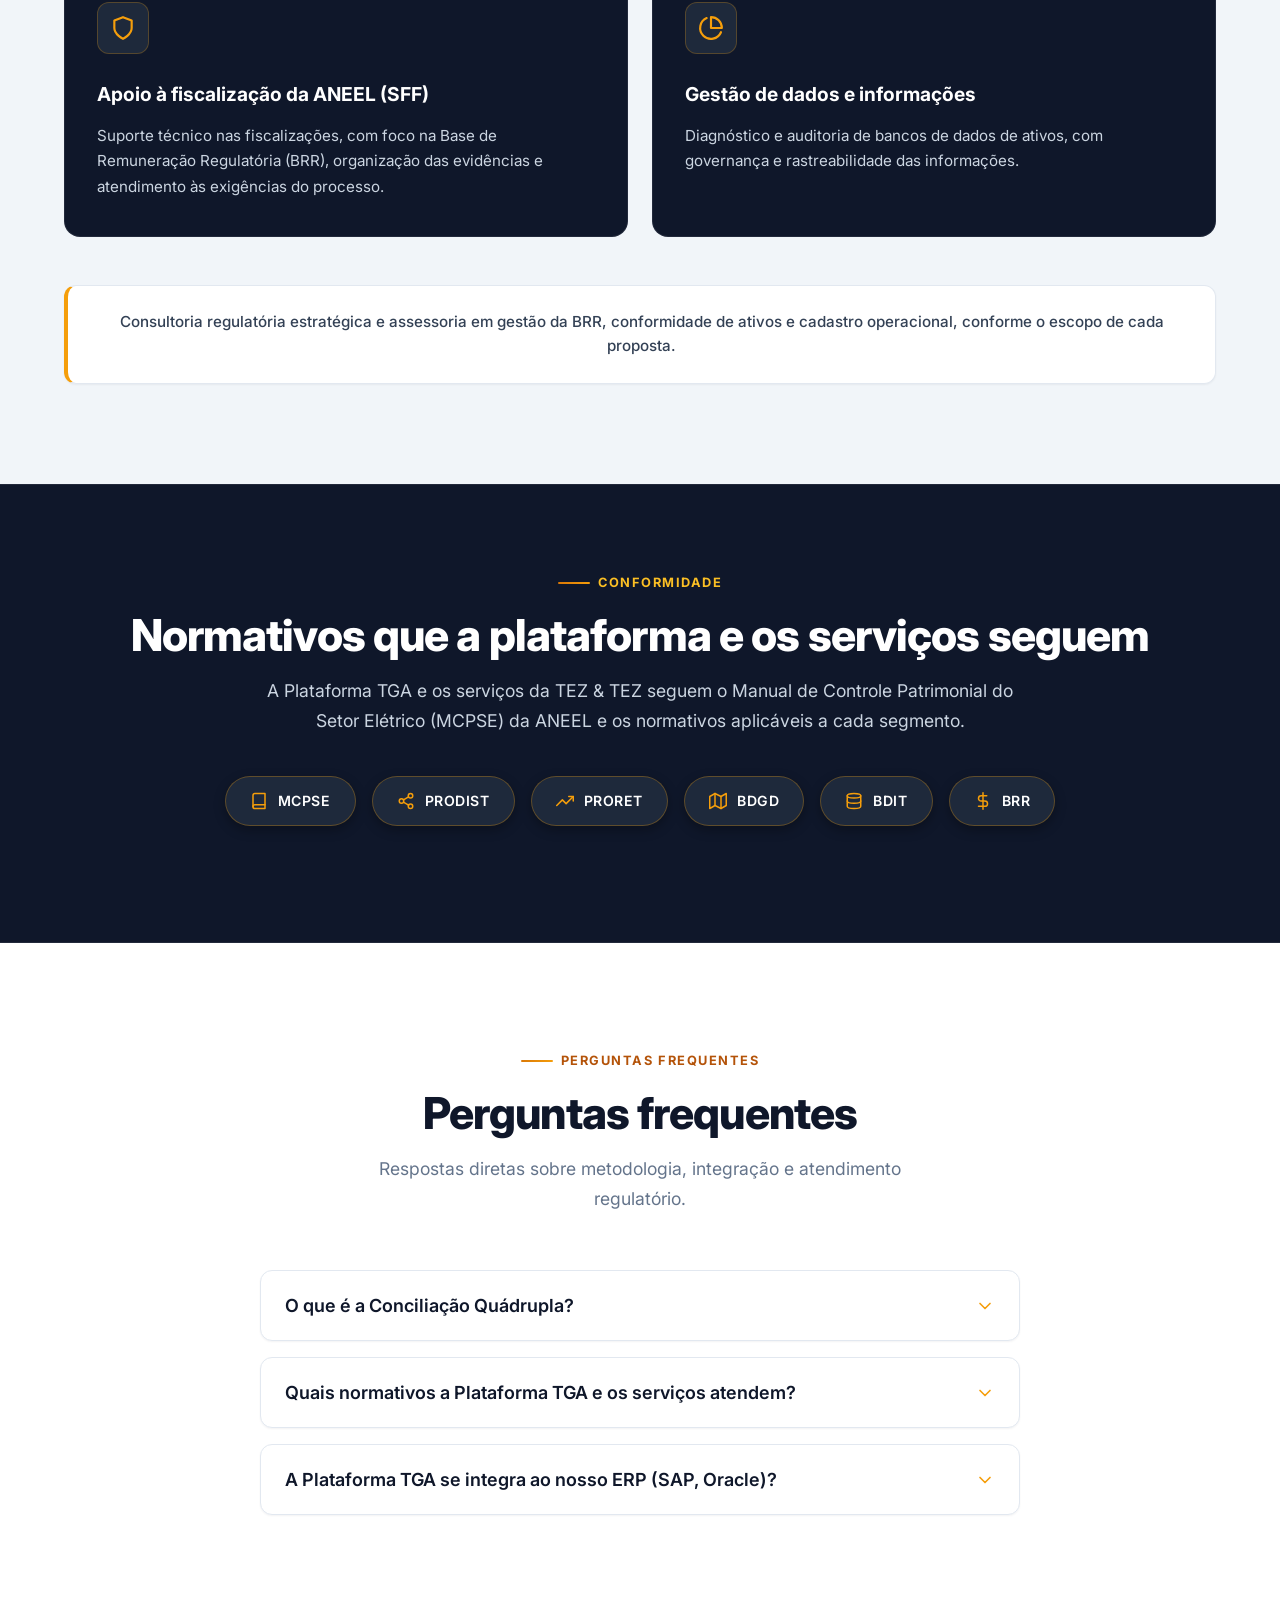
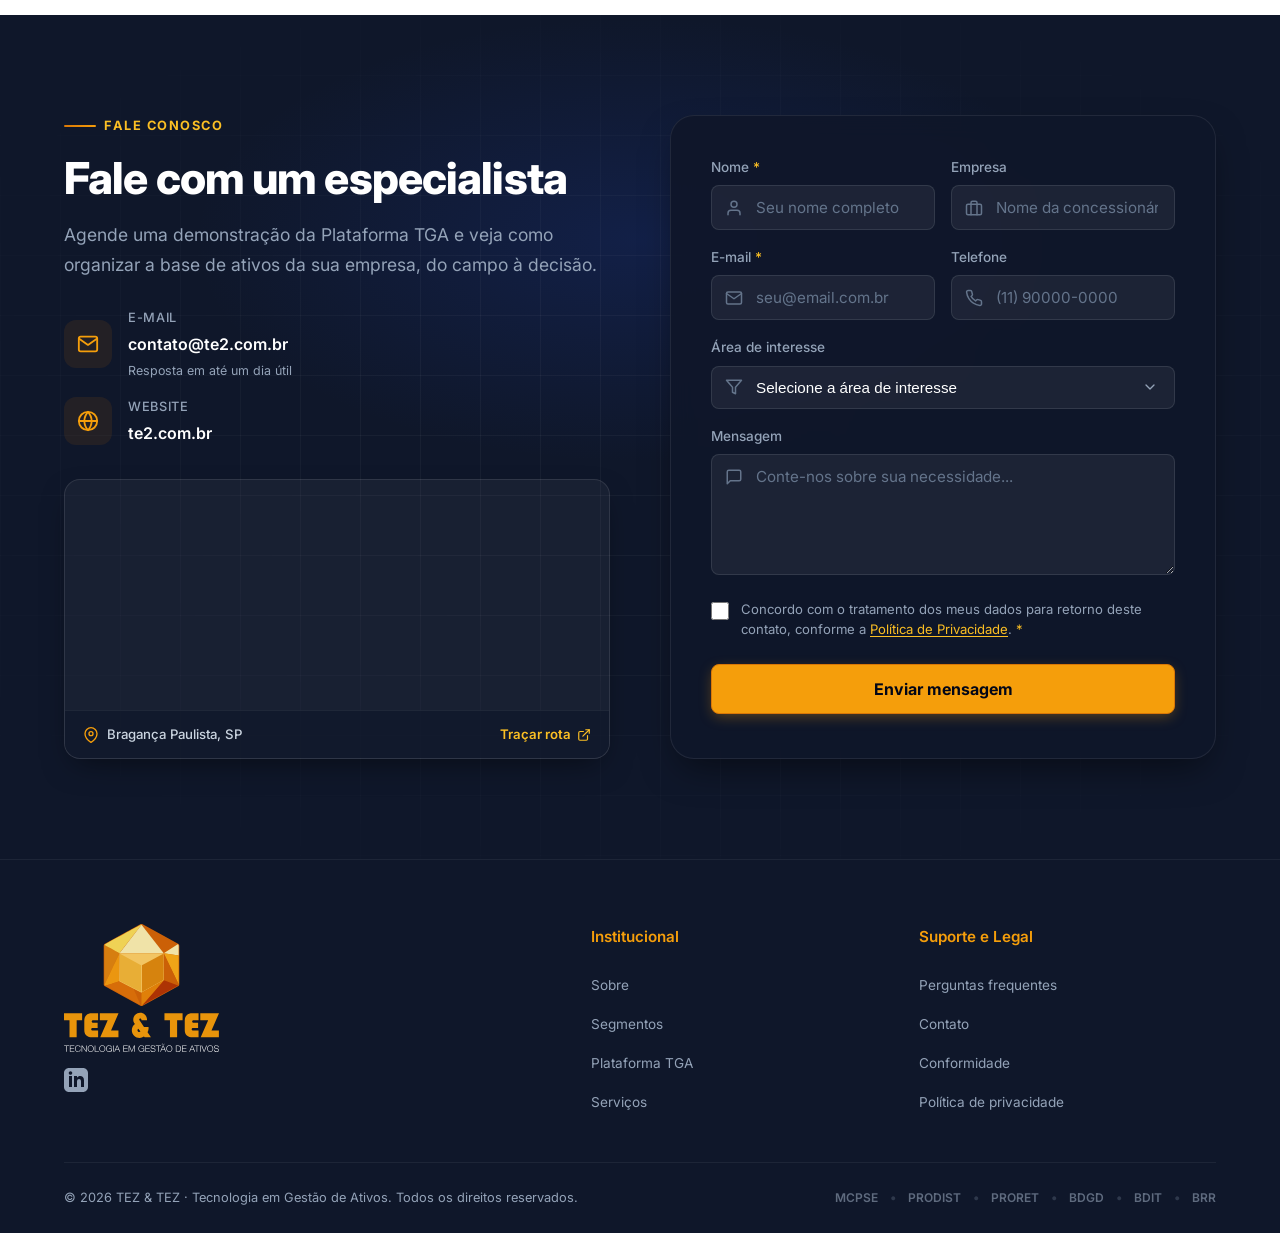
==== commit 43c0be71: "Add files via upload" ====
--- a/index.html
+++ b/index.html
@@ -801,7 +801,8 @@
             </svg>
             BRR
           </div>
-
+        </div>
+      </div>
     </section>
 
 
@@ -990,7 +991,7 @@
                 <input type="text" class="form-input" id="contact-name" name="nome" placeholder="Seu nome completo"
                   data-i18n-ph="cont.ph_name" autocomplete="name" required>
               </div>
-              <span class="form-error">Informe seu nome.</span>
+              <span class="form-error" data-i18n="cont.err_name">Informe seu nome.</span>
             </div>
             <div class="form-group">
               <label class="form-label" for="contact-company" data-i18n="cont.form_company">Empresa</label>
@@ -1017,7 +1018,7 @@
                 <input type="email" class="form-input" id="contact-email" name="email" placeholder="seu@email.com.br"
                   autocomplete="email" required>
               </div>
-              <span class="form-error">Informe um e-mail válido.</span>
+              <span class="form-error" data-i18n="cont.err_email">Informe um e-mail válido.</span>
             </div>
             <div class="form-group">
               <label class="form-label" for="contact-phone" data-i18n="cont.form_phone">Telefone</label>
@@ -1074,7 +1075,7 @@
                   Privacidade</a>.</span>
               <span class="required" aria-hidden="true">*</span>
             </label>
-            <span class="form-error">É necessário aceitar para enviar.</span>
+            <span class="form-error" data-i18n="cont.err_consent">É necessário aceitar para enviar.</span>
           </div>
 
           <button type="submit" class="form-submit" id="form-submit" data-i18n="cont.form_submit">Enviar
